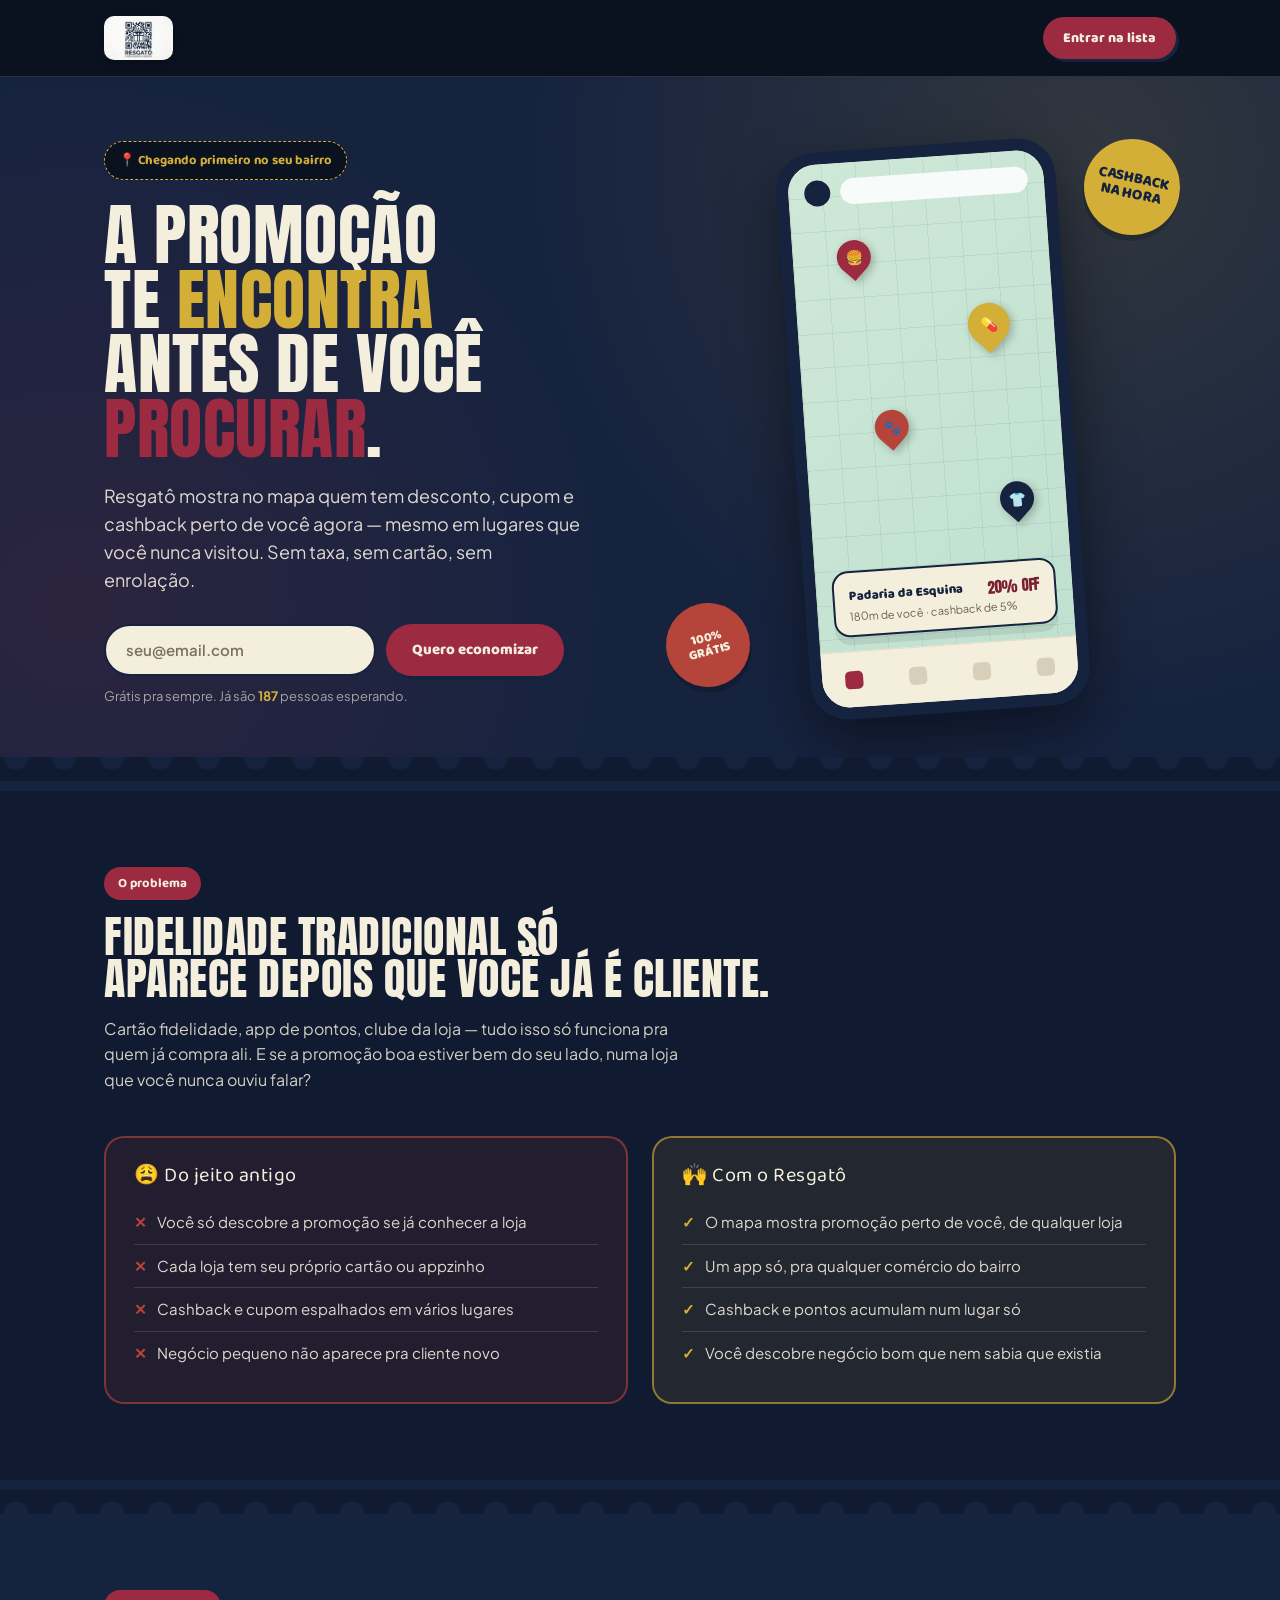
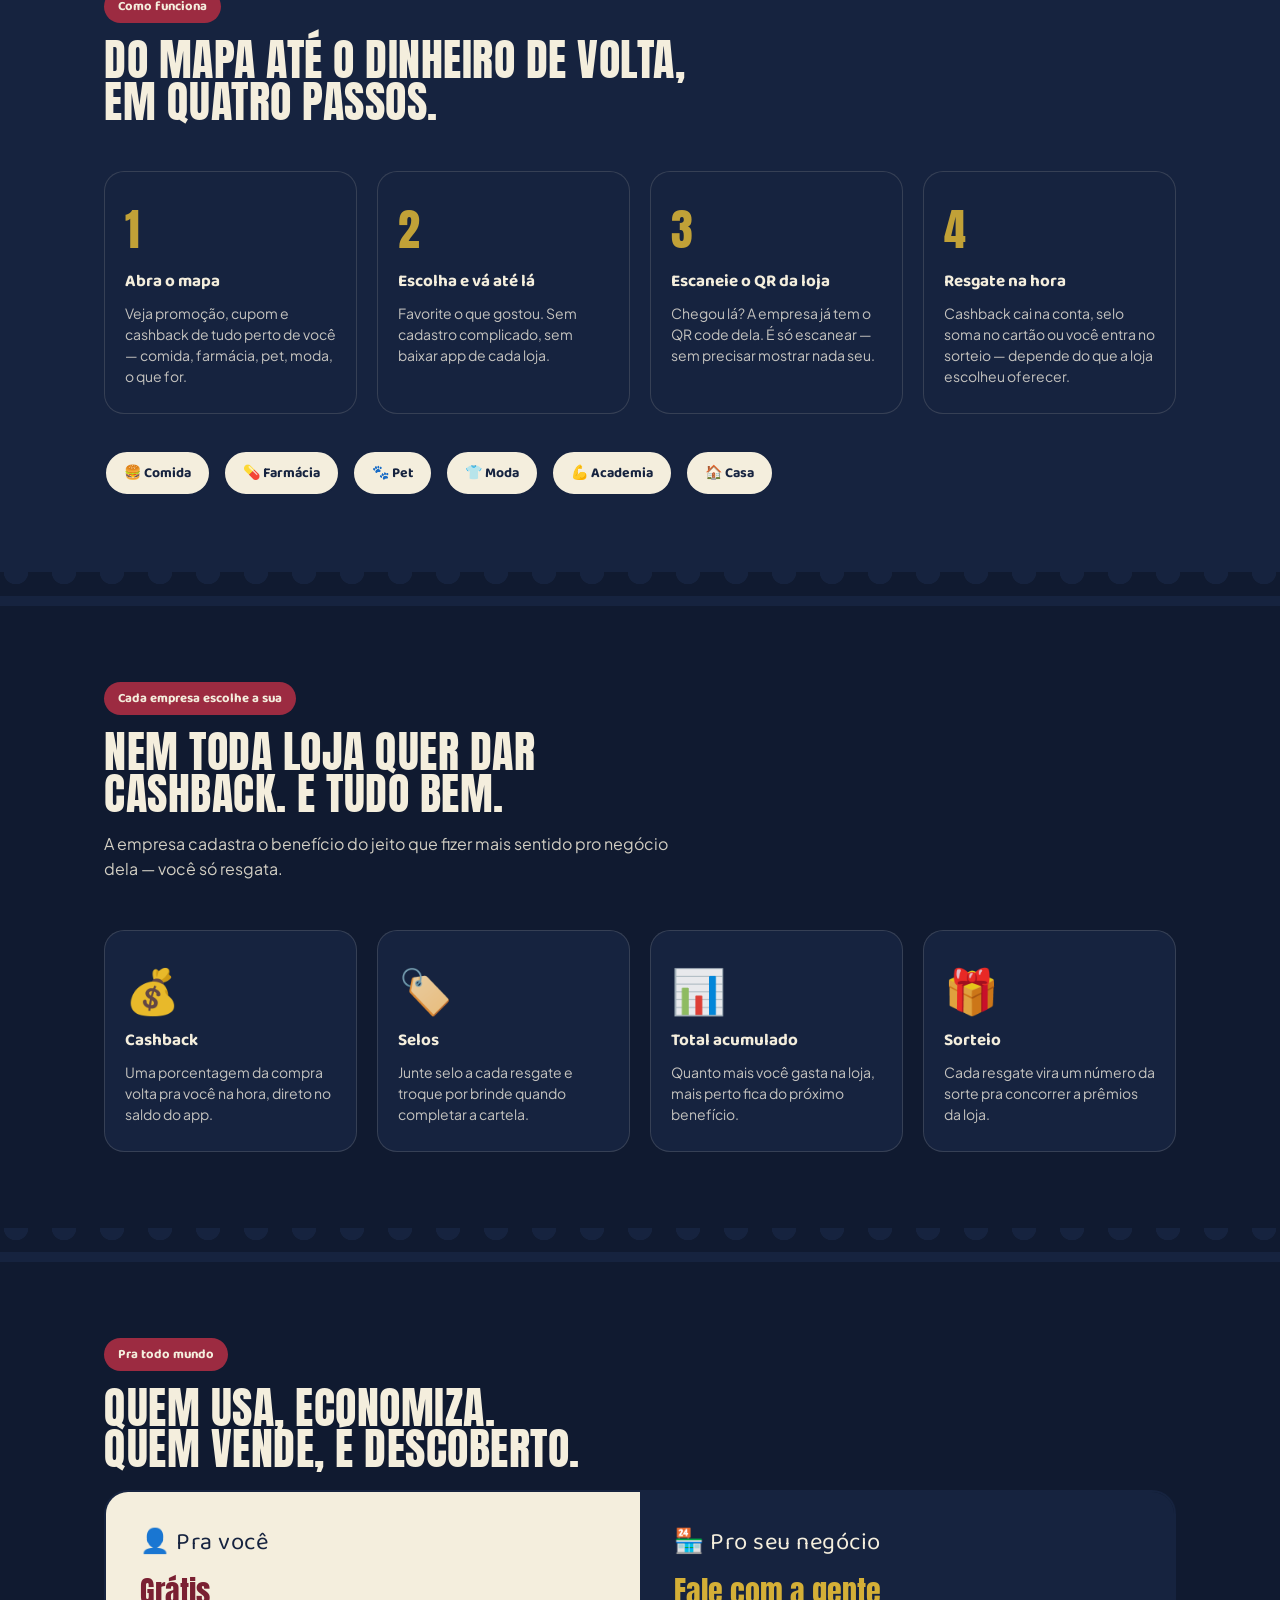
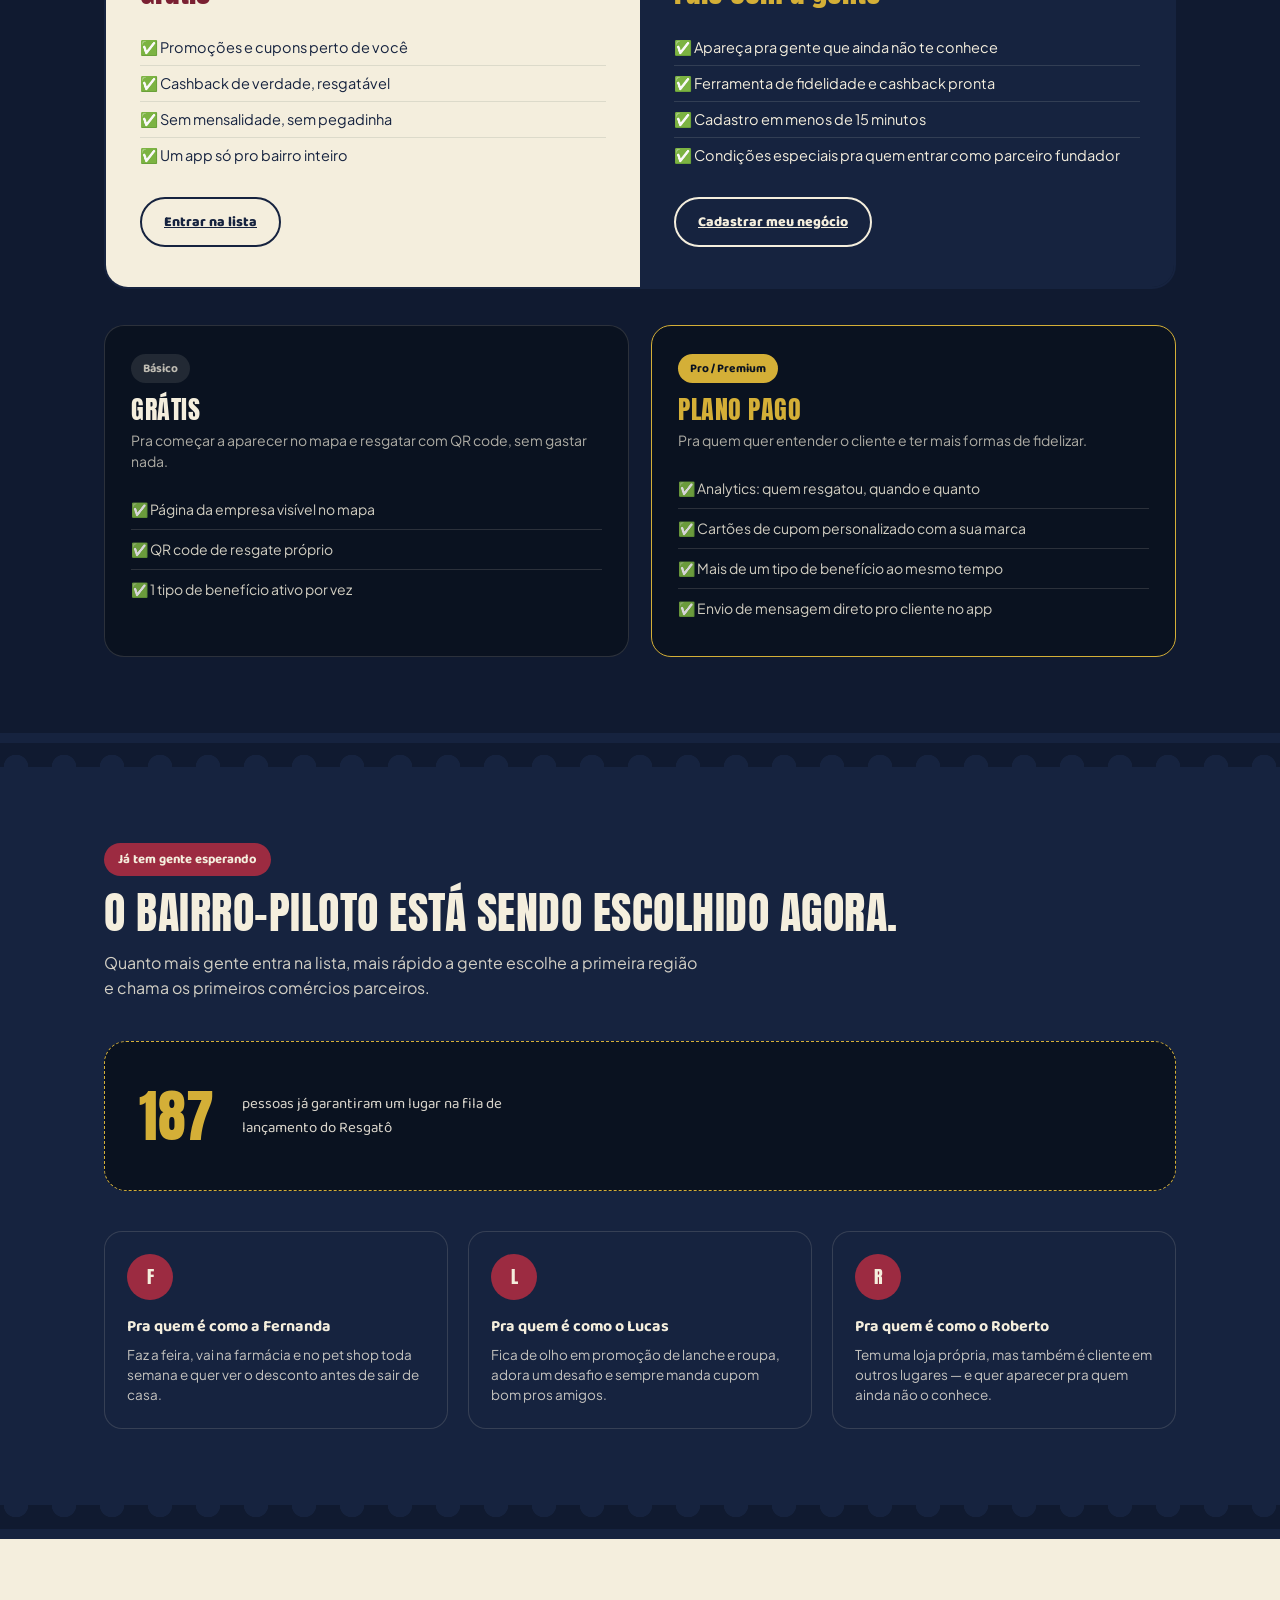
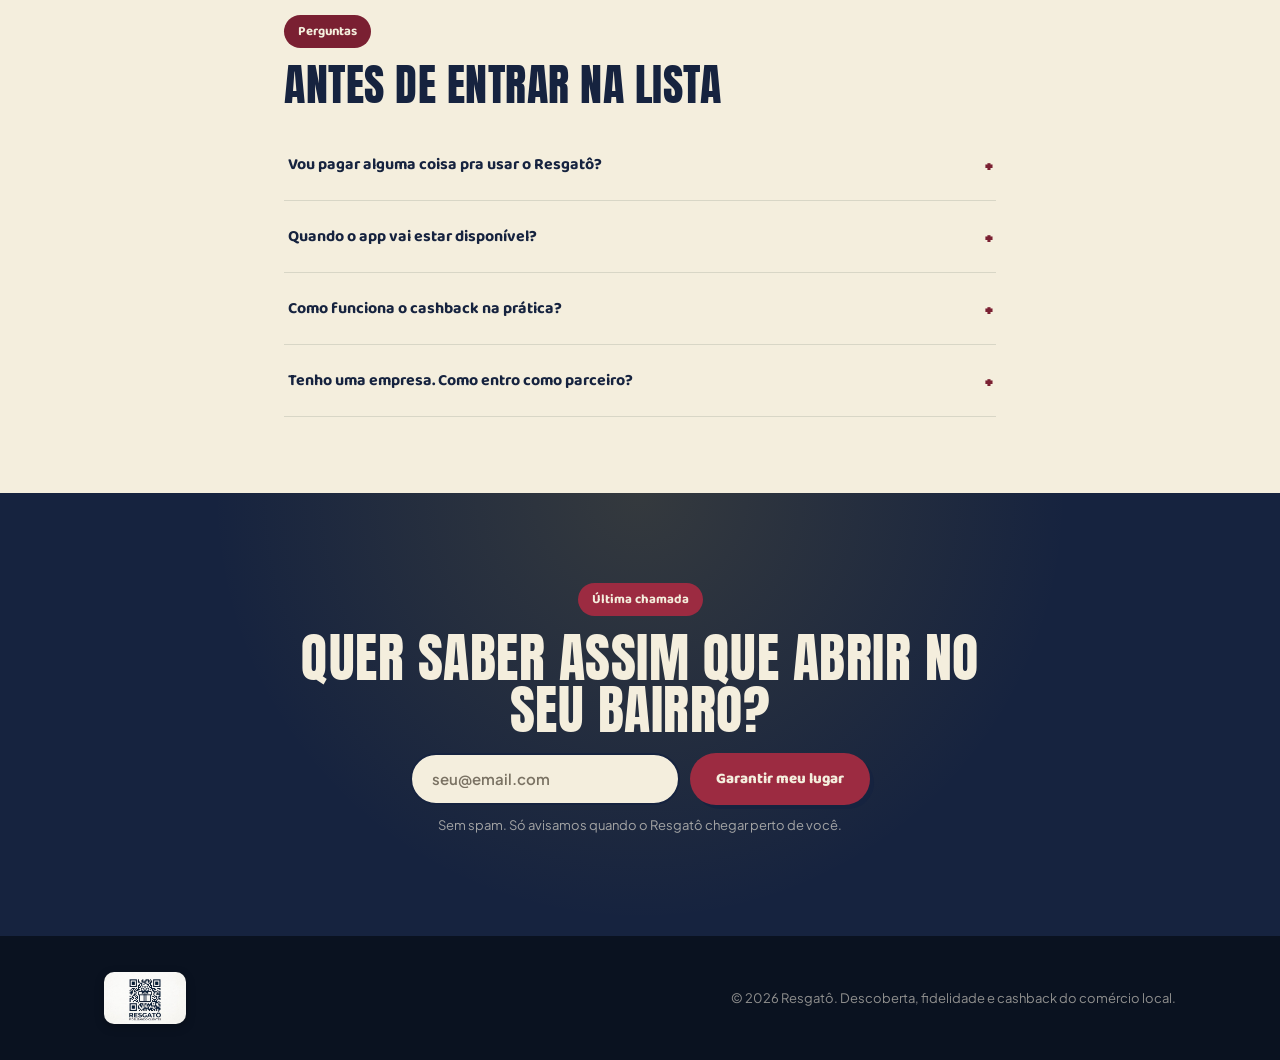
==== index.html @ 35c626a9 "Add files via upload" ====
<!DOCTYPE html>
<html lang="pt-BR">
<head>
<meta charset="UTF-8">
<meta name="viewport" content="width=device-width, initial-scale=1.0">
<title>Resgatô — Promoção boa perto de você</title>
<link rel="preconnect" href="https://fonts.googleapis.com">
<link rel="preconnect" href="https://fonts.gstatic.com" crossorigin>
<link href="https://fonts.googleapis.com/css2?family=Anton&family=Baloo+2:wght@500;700;800&family=Plus+Jakarta+Sans:wght@400;500;600;700;800&display=swap" rel="stylesheet">
<style>
  :root{
    --ink:#16233F;
    --verde:#16233F;
    --verde-escuro:#101A30;
    --verde-mais-escuro:#0A1220;
    --creme:#F4EEDD;
    --amarelo:#D4AF37;
    --pink:#9C2B41;
    --pink-escuro:#7A2032;
    --coral:#B5453B;
    --linha:rgba(244,238,221,0.14);
  }
  *{box-sizing:border-box;}
  html{scroll-behavior:smooth;}
  body{
    margin:0;
    background:var(--verde);
    color:var(--creme);
    font-family:'Plus Jakarta Sans',sans-serif;
    -webkit-font-smoothing:antialiased;
    overflow-x:hidden;
  }
  h1,h2,h3{font-family:'Anton',sans-serif;font-weight:400;letter-spacing:0.5px;line-height:0.95;margin:0;text-transform:uppercase;}
  .eyebrow{font-family:'Baloo 2',sans-serif;font-weight:700;letter-spacing:0.5px;}
  a{color:inherit;}
  img,svg{display:block;max-width:100%;}
  button{font-family:inherit;cursor:pointer;}
  :focus-visible{outline:3px solid var(--amarelo);outline-offset:3px;}

  .wrap{max-width:1120px;margin:0 auto;padding:0 24px;}

  /* ---------- NAV ---------- */
  nav{
    position:sticky;top:0;z-index:50;
    background:var(--verde-mais-escuro);
    border-bottom:1px solid var(--linha);
  }
  .nav-inner{display:flex;align-items:center;justify-content:space-between;padding:16px 24px;max-width:1120px;margin:0 auto;}
  .logo{display:flex;align-items:center;gap:9px;font-family:'Anton',sans-serif;font-size:24px;color:var(--creme);text-transform:none;}
  .logo .dot{color:var(--amarelo);}
  .logo-mark-img{height:44px;width:auto;border-radius:10px;box-shadow:0 3px 10px rgba(0,0,0,0.25);}
  .footer-logo{height:52px;}
  .nav-cta{
    background:var(--pink);color:var(--creme);border:none;
    padding:10px 20px;border-radius:100px;font-weight:800;font-size:14px;
    font-family:'Baloo 2',sans-serif;
    box-shadow:3px 3px 0 var(--ink);
    transition:transform .15s ease;
  }
  .nav-cta:hover{transform:translate(-2px,-2px);}

  /* ---------- HERO ---------- */
  .hero{
    position:relative;
    padding:64px 0 40px;
    background:
      radial-gradient(circle at 85% 12%, rgba(212,175,55,0.14), transparent 45%),
      radial-gradient(circle at 6% 78%, rgba(156,43,65,0.16), transparent 40%),
      var(--verde);
    overflow:hidden;
  }
  .hero-grid{display:grid;grid-template-columns:1.05fr 0.95fr;gap:48px;align-items:center;}
  .badge-tag{
    display:inline-flex;align-items:center;gap:8px;
    background:var(--verde-mais-escuro);
    border:1.5px dashed var(--amarelo);
    color:var(--amarelo);
    font-family:'Baloo 2',sans-serif;font-weight:700;font-size:13px;
    padding:8px 14px;border-radius:100px;margin-bottom:22px;
  }
  .hero h1{font-size:clamp(38px,5.4vw,68px);color:var(--creme);}
  .hero h1 .hl{color:var(--amarelo);}
  .hero h1 .hl2{color:var(--pink);}
  .hero p.lead{
    font-size:18px;line-height:1.55;color:rgba(255,248,234,0.85);
    margin:22px 0 30px;max-width:480px;
  }

  .waitlist-form{display:flex;gap:10px;max-width:460px;flex-wrap:wrap;}
  .waitlist-form input[type=email]{
    flex:1 1 240px;
    background:var(--creme);
    border:2px solid var(--ink);
    border-radius:100px;
    padding:14px 20px;
    font-size:15px;font-weight:600;color:var(--ink);
    font-family:'Plus Jakarta Sans',sans-serif;
  }
  .waitlist-form input[type=email]::placeholder{color:#7a7263;}
  .btn-primary{
    background:var(--pink);
    color:var(--creme);
    border:none;
    border-radius:100px;
    padding:14px 26px;
    font-family:'Baloo 2',sans-serif;font-weight:800;font-size:15px;
    box-shadow:4px 4px 0 var(--ink);
    transition:transform .15s ease, box-shadow .15s ease;
    white-space:nowrap;
  }
  .btn-primary:hover{transform:translate(-2px,-2px);box-shadow:6px 6px 0 var(--ink);}
  .btn-primary:active{transform:translate(0,0);box-shadow:2px 2px 0 var(--ink);}
  .btn-primary:disabled{opacity:0.6;cursor:default;transform:none;}

  .form-note{font-size:13px;color:rgba(255,248,234,0.6);margin-top:12px;}
  .form-note strong{color:var(--amarelo);}

  .form-success{
    display:none;align-items:center;gap:10px;
    background:var(--verde-mais-escuro);
    border:1.5px solid var(--amarelo);
    color:var(--amarelo);
    padding:14px 18px;border-radius:14px;
    font-family:'Baloo 2',sans-serif;font-weight:700;font-size:14px;
    max-width:460px;
  }

  /* phone mockup */
  .hero-visual{position:relative;display:flex;justify-content:center;}
  .phone{
    width:280px;height:568px;
    background:var(--ink);
    border-radius:38px;
    padding:12px;
    box-shadow:0 24px 60px rgba(0,0,0,0.45);
    position:relative;
    transform:rotate(-4deg);
    z-index:3;
  }
  .phone-screen{
    width:100%;height:100%;
    background:var(--creme);
    border-radius:28px;
    overflow:hidden;
    position:relative;
    color:var(--ink);
  }
  .phone-map{
    position:absolute;inset:0;
    background:
      linear-gradient(135deg, #cfe8d8 0%, #bfe0cf 100%);
  }
  .phone-map::before{
    content:'';position:absolute;inset:0;
    background-image:
      repeating-linear-gradient(0deg, rgba(15,81,50,0.08) 0 1px, transparent 1px 34px),
      repeating-linear-gradient(90deg, rgba(15,81,50,0.08) 0 1px, transparent 1px 34px);
  }
  .pin{
    position:absolute;
    width:34px;height:34px;
    border-radius:50% 50% 50% 0;
    transform:rotate(-45deg);
    display:flex;align-items:center;justify-content:center;
    box-shadow:0 4px 8px rgba(0,0,0,0.25);
    font-size:14px;
  }
  .pin span{transform:rotate(45deg);}
  .pin.p1{background:var(--pink);top:78px;left:44px;}
  .pin.p2{background:var(--amarelo);top:150px;left:170px;width:42px;height:42px;}
  .pin.p3{background:var(--coral);top:250px;left:70px;}
  .pin.p4{background:var(--ink);top:330px;left:190px;}
  .pin.p5{background:var(--pink);top:410px;left:100px;}
  .phone-topbar{
    position:relative;z-index:2;display:flex;justify-content:space-between;align-items:center;
    padding:16px 16px 0;
  }
  .phone-topbar .avatar{width:26px;height:26px;border-radius:50%;background:var(--verde);}
  .phone-topbar .search{
    flex:1;margin-left:10px;background:rgba(255,255,255,0.85);border-radius:100px;height:26px;
  }
  .phone-card{
    position:absolute;left:16px;right:16px;bottom:70px;z-index:2;
    background:var(--creme);
    border:2px solid var(--ink);
    border-radius:16px;
    padding:12px 14px;
    box-shadow:0 8px 0 rgba(0,0,0,0.08);
  }
  .phone-card .row{display:flex;justify-content:space-between;align-items:center;}
  .phone-card .title{font-family:'Baloo 2',sans-serif;font-weight:800;font-size:13px;}
  .phone-card .off{font-family:'Anton',sans-serif;color:var(--pink-escuro);font-size:15px;}
  .phone-card .sub{font-size:11px;color:#6b6455;margin-top:2px;}
  .phone-navbar{
    position:absolute;left:0;right:0;bottom:0;height:56px;z-index:2;
    background:var(--creme);border-top:1px solid #e4dcc9;
    display:flex;align-items:center;justify-content:space-around;
  }
  .phone-navbar div{width:18px;height:18px;border-radius:5px;background:#d8cfba;}
  .phone-navbar div.active{background:var(--pink);}

  .sticker{
    position:absolute;
    font-family:'Baloo 2',sans-serif;font-weight:800;
    border-radius:50%;
    display:flex;align-items:center;justify-content:center;
    text-align:center;
    box-shadow:0 6px 0 rgba(0,0,0,0.18);
    z-index:4;
    line-height:1.05;
  }
  .sticker.s1{
    width:96px;height:96px;background:var(--amarelo);color:var(--ink);
    top:-6px;right:-4px;transform:rotate(12deg);font-size:15px;padding:6px;
  }
  .sticker.s2{
    width:84px;height:84px;background:var(--coral);color:var(--creme);
    bottom:26px;left:-24px;transform:rotate(-14deg);font-size:13px;padding:8px;
  }
  @media (max-width:640px){
    .sticker.s2{left:-8px;}
  }

  /* ---------- TICKET DIVIDER ---------- */
  .ticket-divider{
    height:34px;width:100%;
    background:
      radial-gradient(circle 12px at 24px 0, transparent 12px, var(--verde-escuro) 12.5px) top/48px 24px repeat-x,
      var(--verde);
  }
  .ticket-divider.flip{transform:scaleY(-1);}

  /* ---------- SECTION GENERIC ---------- */
  section{padding:76px 0;}
  .section-verde-escuro{background:var(--verde-escuro);}
  .section-creme{background:var(--creme);color:var(--ink);}
  .eyebrow-pill{
    display:inline-block;font-family:'Baloo 2',sans-serif;font-weight:700;font-size:13px;
    background:var(--pink);color:var(--creme);padding:6px 14px;border-radius:100px;margin-bottom:16px;
  }
  .section-title{font-size:clamp(28px,4vw,44px);margin-bottom:14px;}
  .section-lead{font-size:16px;line-height:1.6;max-width:600px;opacity:0.85;}

  /* ---------- PROBLEM / SOLUTION ---------- */
  .flip-grid{display:grid;grid-template-columns:1fr 1fr;gap:24px;margin-top:44px;}
  .flip-card{
    border-radius:20px;padding:28px;
    border:2px solid var(--linha);
  }
  .flip-card.bad{background:rgba(255,90,60,0.08);border-color:rgba(255,90,60,0.4);}
  .flip-card.good{background:rgba(255,199,56,0.08);border-color:rgba(255,199,56,0.5);}
  .flip-card h3{font-family:'Baloo 2',sans-serif;text-transform:none;font-size:20px;margin-bottom:16px;display:flex;align-items:center;gap:10px;}
  .flip-card ul{margin:0;padding:0;list-style:none;}
  .flip-card li{
    padding:10px 0;border-top:1px solid var(--linha);
    font-size:15px;line-height:1.5;color:rgba(255,248,234,0.85);
    display:flex;gap:10px;
  }
  .flip-card li:first-child{border-top:none;}
  .flip-card.bad li::before{content:'✕';color:var(--coral);font-weight:800;flex-shrink:0;}
  .flip-card.good li::before{content:'✓';color:var(--amarelo);font-weight:800;flex-shrink:0;}
  @media (max-width:720px){.flip-grid{grid-template-columns:1fr;}}

  /* ---------- HOW IT WORKS ---------- */
  .steps{display:grid;grid-template-columns:repeat(4,1fr);gap:20px;margin-top:48px;}
  .step{
    background:var(--verde);
    border-radius:20px;padding:24px 20px 26px;
    position:relative;
    border:1px solid var(--linha);
  }
  .step .num{
    font-family:'Anton',sans-serif;font-size:44px;color:var(--amarelo);
    opacity:0.9;margin-bottom:6px;
  }
  .step h4{font-family:'Baloo 2',sans-serif;text-transform:none;font-size:17px;margin:0 0 8px;color:var(--creme);}
  .step p{font-size:14px;line-height:1.5;color:rgba(255,248,234,0.75);margin:0;}
  @media (max-width:900px){.steps{grid-template-columns:1fr 1fr;}}
  @media (max-width:520px){.steps{grid-template-columns:1fr;}}

  /* ---------- CATEGORIES ---------- */
  .chips{display:flex;flex-wrap:wrap;gap:12px;margin-top:36px;}
  .chip{
    background:var(--creme);color:var(--ink);
    border-radius:100px;padding:10px 18px;
    font-family:'Baloo 2',sans-serif;font-weight:700;font-size:14px;
    border:2px solid var(--ink);
  }

  /* ---------- FOR TWO SIDES ---------- */
  .split{display:grid;grid-template-columns:1fr 1fr;gap:0;border-radius:24px;overflow:hidden;margin-top:20px;border:2px solid var(--ink);}
  .split > div{padding:40px 34px;}
  .split .consumidor{background:var(--creme);color:var(--ink);}
  .split .lojista{background:var(--ink);color:var(--creme);}
  .split h3{font-family:'Baloo 2',sans-serif;text-transform:none;font-size:24px;margin-bottom:14px;}
  .split .price{font-family:'Anton',sans-serif;font-size:30px;margin:14px 0;}
  .split .consumidor .price{color:var(--pink-escuro);}
  .split .lojista .price{color:var(--amarelo);}
  .split ul{margin:16px 0 24px;padding:0;list-style:none;}
  .split li{padding:8px 0;font-size:14.5px;display:flex;gap:8px;align-items:flex-start;}
  .split .consumidor li{border-top:1px solid rgba(18,42,32,0.1);}
  .split .lojista li{border-top:1px solid rgba(255,248,234,0.12);}
  .split li:first-child{border-top:none;}
  .btn-outline{
    display:inline-block;border-radius:100px;padding:12px 22px;
    font-family:'Baloo 2',sans-serif;font-weight:800;font-size:14px;
    border:2px solid var(--ink);background:transparent;color:var(--ink);
  }
  .split .lojista .btn-outline{border-color:var(--creme);color:var(--creme);}
  @media (max-width:720px){.split{grid-template-columns:1fr;}}

  /* ---------- PLANS (empresa) ---------- */
  .plans-grid{display:grid;grid-template-columns:1fr 1fr;gap:22px;margin-top:36px;}
  .plan-card{
    background:var(--verde-mais-escuro);
    border:1.5px solid var(--linha);
    border-radius:20px;
    padding:28px 26px;
  }
  .plan-card.pro{border-color:var(--amarelo);}
  .plan-tag{
    display:inline-block;font-family:'Baloo 2',sans-serif;font-weight:700;font-size:12px;
    padding:5px 12px;border-radius:100px;margin-bottom:14px;
    background:rgba(244,238,221,0.1);color:rgba(244,238,221,0.75);
  }
  .plan-card.pro .plan-tag{background:var(--amarelo);color:var(--verde-mais-escuro);}
  .plan-card h3{font-family:'Anton',sans-serif;font-size:26px;color:var(--creme);margin-bottom:8px;}
  .plan-card.pro h3{color:var(--amarelo);}
  .plan-desc{font-size:14px;color:rgba(244,238,221,0.7);margin:0 0 18px;line-height:1.5;}
  .plan-card ul{list-style:none;margin:0;padding:0;}
  .plan-card li{
    padding:9px 0;border-top:1px solid var(--linha);
    font-size:14px;line-height:1.5;color:rgba(244,238,221,0.85);
  }
  .plan-card li:first-child{border-top:none;}
  @media (max-width:720px){.plans-grid{grid-template-columns:1fr;}}

  /* ---------- SOCIAL PROOF / COUNTER ---------- */
  .counter-wrap{
    display:flex;align-items:center;gap:28px;flex-wrap:wrap;
    background:var(--verde-mais-escuro);
    border:1.5px dashed var(--amarelo);
    border-radius:22px;padding:32px 34px;margin-top:40px;
  }
  .counter-num{font-family:'Anton',sans-serif;font-size:56px;color:var(--amarelo);}
  .counter-label{font-family:'Baloo 2',sans-serif;font-size:15px;color:rgba(255,248,234,0.85);max-width:320px;}
  .personas{display:grid;grid-template-columns:repeat(3,1fr);gap:20px;margin-top:40px;}
  .persona-card{
    background:var(--verde);border:1px solid var(--linha);border-radius:18px;padding:22px;
  }
  .persona-avatar{
    width:46px;height:46px;border-radius:50%;
    background:var(--pink);display:flex;align-items:center;justify-content:center;
    font-family:'Anton',sans-serif;font-size:18px;color:var(--creme);margin-bottom:14px;
  }
  .persona-card h4{font-family:'Baloo 2',sans-serif;text-transform:none;font-size:16px;margin:0 0 6px;}
  .persona-card p{font-size:13.5px;line-height:1.5;color:rgba(255,248,234,0.75);margin:0;}
  @media (max-width:820px){.personas{grid-template-columns:1fr;}}

  /* ---------- FAQ ---------- */
  .faq-item{border-bottom:1px solid rgba(18,42,32,0.12);}
  .faq-q{
    width:100%;text-align:left;background:none;border:none;
    padding:20px 4px;display:flex;justify-content:space-between;align-items:center;
    font-family:'Baloo 2',sans-serif;font-weight:700;font-size:16px;color:var(--ink);
  }
  .faq-q .icon{font-family:'Anton',sans-serif;font-size:20px;color:var(--pink-escuro);transition:transform .2s ease;}
  .faq-item.open .faq-q .icon{transform:rotate(45deg);}
  .faq-a{max-height:0;overflow:hidden;transition:max-height .25s ease;}
  .faq-a p{padding:0 4px 20px;margin:0;font-size:14.5px;line-height:1.6;color:#3c4a40;max-width:640px;}

  /* ---------- FINAL CTA ---------- */
  .final-cta{
    text-align:center;padding:90px 0;
    background:
      radial-gradient(circle at 50% 0%, rgba(212,175,55,0.16), transparent 55%),
      var(--verde);
  }
  .final-cta h2{font-size:clamp(30px,5vw,54px);max-width:760px;margin:0 auto 18px;}
  .final-cta .waitlist-form{margin:0 auto;}
  .final-cta .form-note{text-align:center;}

  /* ---------- FOOTER ---------- */
  footer{background:var(--verde-mais-escuro);padding:36px 0;}
  .footer-inner{display:flex;justify-content:space-between;align-items:center;flex-wrap:wrap;gap:16px;}
  footer .logo{font-size:19px;}
  footer p{font-size:13px;color:rgba(255,248,234,0.55);margin:0;}

  @media (max-width:900px){
    .hero-grid{grid-template-columns:1fr;}
    .hero-visual{order:-1;margin-bottom:12px;}
    .phone{width:220px;height:446px;}
  }

  @media (prefers-reduced-motion: reduce){
    *{transition:none !important; scroll-behavior:auto !important;}
  }
</style>
</head>
<body>

<nav>
  <div class="nav-inner">
    <div class="logo">
      <img class="logo-mark-img" src="[data-uri]" alt="Resgatô — Fidelizando clientes">
    </div>
    <button class="nav-cta" onclick="document.getElementById('email-input').focus();document.getElementById('hero-form').scrollIntoView({behavior:'smooth'});">Entrar na lista</button>
  </div>
</nav>

<header class="hero">
  <div class="wrap hero-grid">
    <div>
      <div class="badge-tag">📍 Chegando primeiro no seu bairro</div>
      <h1>A promoção<br>te <span class="hl">encontra</span><br>antes de você<br><span class="hl2">procurar</span>.</h1>
      <p class="lead">Resgatô mostra no mapa quem tem desconto, cupom e cashback perto de você agora — mesmo em lugares que você nunca visitou. Sem taxa, sem cartão, sem enrolação.</p>

      <form class="waitlist-form" id="hero-form">
        <input type="email" id="email-input" placeholder="seu@email.com" required aria-label="Seu e-mail">
        <button type="submit" class="btn-primary" id="submit-btn">Quero economizar</button>
      </form>
      <div class="form-success" id="form-success">🎉 <span>Prontinho! Você tá na lista — te avisamos assim que abrir no seu bairro.</span></div>
      <p class="form-note">Grátis pra sempre. Já são <strong id="counter-inline">carregando…</strong> pessoas esperando.</p>
    </div>

    <div class="hero-visual">
      <div class="phone">
        <div class="phone-screen">
          <div class="phone-map"></div>
          <div class="pin p1"><span>🍔</span></div>
          <div class="pin p2"><span>💊</span></div>
          <div class="pin p3"><span>🐾</span></div>
          <div class="pin p4"><span>👕</span></div>
          <div class="pin p5"><span>💪</span></div>
          <div class="phone-topbar"><div class="avatar"></div><div class="search"></div></div>
          <div class="phone-card">
            <div class="row"><span class="title">Padaria da Esquina</span><span class="off">20% OFF</span></div>
            <div class="sub">180m de você · cashback de 5%</div>
          </div>
          <div class="phone-navbar"><div class="active"></div><div></div><div></div><div></div></div>
        </div>
      </div>
      <div class="sticker s1">CASHBACK<br>NA HORA</div>
      <div class="sticker s2">100%<br>GRÁTIS</div>
    </div>
  </div>
</header>

<div class="ticket-divider"></div>

<section class="section-verde-escuro">
  <div class="wrap">
    <span class="eyebrow-pill">O problema</span>
    <h2 class="section-title">Fidelidade tradicional só<br>aparece depois que você já é cliente.</h2>
    <p class="section-lead">Cartão fidelidade, app de pontos, clube da loja — tudo isso só funciona pra quem já compra ali. E se a promoção boa estiver bem do seu lado, numa loja que você nunca ouviu falar?</p>

    <div class="flip-grid">
      <div class="flip-card bad">
        <h3>😩 Do jeito antigo</h3>
        <ul>
          <li>Você só descobre a promoção se já conhecer a loja</li>
          <li>Cada loja tem seu próprio cartão ou appzinho</li>
          <li>Cashback e cupom espalhados em vários lugares</li>
          <li>Negócio pequeno não aparece pra cliente novo</li>
        </ul>
      </div>
      <div class="flip-card good">
        <h3>🙌 Com o Resgatô</h3>
        <ul>
          <li>O mapa mostra promoção perto de você, de qualquer loja</li>
          <li>Um app só, pra qualquer comércio do bairro</li>
          <li>Cashback e pontos acumulam num lugar só</li>
          <li>Você descobre negócio bom que nem sabia que existia</li>
        </ul>
      </div>
    </div>
  </div>
</section>

<div class="ticket-divider flip"></div>

<section>
  <div class="wrap">
    <span class="eyebrow-pill">Como funciona</span>
    <h2 class="section-title">Do mapa até o dinheiro de volta,<br>em quatro passos.</h2>

    <div class="steps">
      <div class="step">
        <div class="num">1</div>
        <h4>Abra o mapa</h4>
        <p>Veja promoção, cupom e cashback de tudo perto de você — comida, farmácia, pet, moda, o que for.</p>
      </div>
      <div class="step">
        <div class="num">2</div>
        <h4>Escolha e vá até lá</h4>
        <p>Favorite o que gostou. Sem cadastro complicado, sem baixar app de cada loja.</p>
      </div>
      <div class="step">
        <div class="num">3</div>
        <h4>Escaneie o QR da loja</h4>
        <p>Chegou lá? A empresa já tem o QR code dela. É só escanear — sem precisar mostrar nada seu.</p>
      </div>
      <div class="step">
        <div class="num">4</div>
        <h4>Resgate na hora</h4>
        <p>Cashback cai na conta, selo soma no cartão ou você entra no sorteio — depende do que a loja escolheu oferecer.</p>
      </div>
    </div>

    <div class="chips">
      <div class="chip">🍔 Comida</div>
      <div class="chip">💊 Farmácia</div>
      <div class="chip">🐾 Pet</div>
      <div class="chip">👕 Moda</div>
      <div class="chip">💪 Academia</div>
      <div class="chip">🏠 Casa</div>
    </div>
  </div>
</section>

<div class="ticket-divider"></div>

<section class="section-verde-escuro">
  <div class="wrap">
    <span class="eyebrow-pill">Cada empresa escolhe a sua</span>
    <h2 class="section-title">Nem toda loja quer dar<br>cashback. E tudo bem.</h2>
    <p class="section-lead">A empresa cadastra o benefício do jeito que fizer mais sentido pro negócio dela — você só resgata.</p>

    <div class="steps">
      <div class="step">
        <div class="num">💰</div>
        <h4>Cashback</h4>
        <p>Uma porcentagem da compra volta pra você na hora, direto no saldo do app.</p>
      </div>
      <div class="step">
        <div class="num">🏷️</div>
        <h4>Selos</h4>
        <p>Junte selo a cada resgate e troque por brinde quando completar a cartela.</p>
      </div>
      <div class="step">
        <div class="num">📊</div>
        <h4>Total acumulado</h4>
        <p>Quanto mais você gasta na loja, mais perto fica do próximo benefício.</p>
      </div>
      <div class="step">
        <div class="num">🎁</div>
        <h4>Sorteio</h4>
        <p>Cada resgate vira um número da sorte pra concorrer a prêmios da loja.</p>
      </div>
    </div>
  </div>
</section>

<div class="ticket-divider"></div>

<section class="section-verde-escuro">
  <div class="wrap">
    <span class="eyebrow-pill">Pra todo mundo</span>
    <h2 class="section-title">Quem usa, economiza.<br>Quem vende, é descoberto.</h2>

    <div class="split">
      <div class="consumidor">
        <h3>👤 Pra você</h3>
        <div class="price">Grátis</div>
        <ul>
          <li>✅ Promoções e cupons perto de você</li>
          <li>✅ Cashback de verdade, resgatável</li>
          <li>✅ Sem mensalidade, sem pegadinha</li>
          <li>✅ Um app só pro bairro inteiro</li>
        </ul>
        <a href="#hero-form" class="btn-outline" onclick="document.getElementById('email-input').focus()">Entrar na lista</a>
      </div>
      <div class="lojista">
        <h3>🏪 Pro seu negócio</h3>
        <div class="price">Fale com a gente</div>
        <ul>
          <li>✅ Apareça pra gente que ainda não te conhece</li>
          <li>✅ Ferramenta de fidelidade e cashback pronta</li>
          <li>✅ Cadastro em menos de 15 minutos</li>
          <li>✅ Condições especiais pra quem entrar como parceiro fundador</li>
        </ul>
        <a href="#hero-form" class="btn-outline" onclick="document.getElementById('email-input').focus()">Cadastrar meu negócio</a>
      </div>
    </div>

    <div class="plans-grid">
      <div class="plan-card">
        <div class="plan-tag">Básico</div>
        <h3>Grátis</h3>
        <p class="plan-desc">Pra começar a aparecer no mapa e resgatar com QR code, sem gastar nada.</p>
        <ul>
          <li>✅ Página da empresa visível no mapa</li>
          <li>✅ QR code de resgate próprio</li>
          <li>✅ 1 tipo de benefício ativo por vez</li>
        </ul>
      </div>
      <div class="plan-card pro">
        <div class="plan-tag">Pro / Premium</div>
        <h3>Plano pago</h3>
        <p class="plan-desc">Pra quem quer entender o cliente e ter mais formas de fidelizar.</p>
        <ul>
          <li>✅ Analytics: quem resgatou, quando e quanto</li>
          <li>✅ Cartões de cupom personalizado com a sua marca</li>
          <li>✅ Mais de um tipo de benefício ao mesmo tempo</li>
          <li>✅ Envio de mensagem direto pro cliente no app</li>
        </ul>
      </div>
    </div>
  </div>
</section>

<div class="ticket-divider flip"></div>

<section>
  <div class="wrap">
    <span class="eyebrow-pill">Já tem gente esperando</span>
    <h2 class="section-title">O bairro-piloto está sendo escolhido agora.</h2>
    <p class="section-lead">Quanto mais gente entra na lista, mais rápido a gente escolhe a primeira região e chama os primeiros comércios parceiros.</p>

    <div class="counter-wrap">
      <div class="counter-num" id="counter-big">···</div>
      <div class="counter-label">pessoas já garantiram um lugar na fila de lançamento do Resgatô</div>
    </div>

    <div class="personas">
      <div class="persona-card">
        <div class="persona-avatar">F</div>
        <h4>Pra quem é como a Fernanda</h4>
        <p>Faz a feira, vai na farmácia e no pet shop toda semana e quer ver o desconto antes de sair de casa.</p>
      </div>
      <div class="persona-card">
        <div class="persona-avatar">L</div>
        <h4>Pra quem é como o Lucas</h4>
        <p>Fica de olho em promoção de lanche e roupa, adora um desafio e sempre manda cupom bom pros amigos.</p>
      </div>
      <div class="persona-card">
        <div class="persona-avatar">R</div>
        <h4>Pra quem é como o Roberto</h4>
        <p>Tem uma loja própria, mas também é cliente em outros lugares — e quer aparecer pra quem ainda não o conhece.</p>
      </div>
    </div>
  </div>
</section>

<div class="ticket-divider"></div>

<section class="section-creme">
  <div class="wrap" style="max-width:760px;">
    <span class="eyebrow-pill" style="background:var(--pink-escuro);">Perguntas</span>
    <h2 class="section-title" style="margin-bottom:8px;">Antes de entrar na lista</h2>

    <div id="faq-list" style="margin-top:24px;">
      <div class="faq-item">
        <button class="faq-q">Vou pagar alguma coisa pra usar o Resgatô? <span class="icon">+</span></button>
        <div class="faq-a"><p>Não. Pro consumidor, o app é gratuito para sempre — sem mensalidade, sem taxa escondida. Quem paga são as empresas parceiras, não você.</p></div>
      </div>
      <div class="faq-item">
        <button class="faq-q">Quando o app vai estar disponível? <span class="icon">+</span></button>
        <div class="faq-a"><p>Estamos escolhendo a primeira cidade-piloto com base em quem entra na lista agora. Quem se inscreve cedo é avisado primeiro — e entra com vantagens de fundador.</p></div>
      </div>
      <div class="faq-item">
        <button class="faq-q">Como funciona o cashback na prática? <span class="icon">+</span></button>
        <div class="faq-a"><p>Você compra na loja parceira e escaneia o QR code que a empresa gerou. Se o benefício dela for cashback, o valor cai automaticamente na sua conta dentro do app — visível no seu extrato, igual um saldo de verdade.</p></div>
      </div>
      <div class="faq-item">
        <button class="faq-q">Tenho uma empresa. Como entro como parceiro? <span class="icon">+</span></button>
        <div class="faq-a"><p>Entre na lista com seu e-mail e escreva "lojista" — nosso time entra em contato pra explicar as condições de fundador e o cadastro rápido.</p></div>
      </div>
    </div>
  </div>
</section>

<section class="final-cta">
  <div class="wrap">
    <span class="eyebrow-pill">Última chamada</span>
    <h2>Quer saber assim que abrir no seu bairro?</h2>
    <form class="waitlist-form" id="final-form" style="justify-content:center;">
      <input type="email" placeholder="seu@email.com" required aria-label="Seu e-mail" id="email-input-2">
      <button type="submit" class="btn-primary">Garantir meu lugar</button>
    </form>
    <p class="form-note">Sem spam. Só avisamos quando o Resgatô chegar perto de você.</p>
  </div>
</section>

<footer>
  <div class="wrap footer-inner">
    <div class="logo">
      <img class="logo-mark-img footer-logo" src="[data-uri]" alt="Resgatô — Fidelizando clientes">
    </div>
    <p>© 2026 Resgatô. Descoberta, fidelidade e cashback do comércio local.</p>
  </div>
</footer>

<script>
  const SEED_COUNT = 187;
  const counterBig = document.getElementById('counter-big');
  const counterInline = document.getElementById('counter-inline');

  async function refreshCount(){
    try{
      const res = await window.storage.list('waitlist:', true);
      const n = SEED_COUNT + (res && res.keys ? res.keys.length : 0);
      counterBig.textContent = n.toLocaleString('pt-BR');
      counterInline.textContent = n.toLocaleString('pt-BR');
    }catch(e){
      counterBig.textContent = SEED_COUNT.toLocaleString('pt-BR');
      counterInline.textContent = SEED_COUNT.toLocaleString('pt-BR');
    }
  }
  refreshCount();

  async function joinWaitlist(email, btn){
    if(!email) return;
    btn.disabled = true;
    const originalText = btn.textContent;
    btn.textContent = 'Enviando...';
    try{
      const key = 'waitlist:' + Date.now() + '-' + Math.random().toString(36).slice(2,8);
      await window.storage.set(key, JSON.stringify({email:email, ts:Date.now()}), true);
    }catch(e){
      console.error('storage error', e);
    }
    await refreshCount();
    document.getElementById('form-success').style.display = 'flex';
    btn.textContent = originalText;
    btn.disabled = false;
  }

  document.getElementById('hero-form').addEventListener('submit', function(e){
    e.preventDefault();
    const input = document.getElementById('email-input');
    joinWaitlist(input.value.trim(), document.getElementById('submit-btn'));
    input.value = '';
  });

  document.getElementById('final-form').addEventListener('submit', function(e){
    e.preventDefault();
    const input = document.getElementById('email-input-2');
    const btn = e.target.querySelector('.btn-primary');
    joinWaitlist(input.value.trim(), btn);
    input.value = '';
    document.getElementById('hero-form').scrollIntoView({behavior:'smooth', block:'center'});
  });

  // FAQ accordion
  document.querySelectorAll('.faq-item').forEach(function(item){
    const q = item.querySelector('.faq-q');
    const a = item.querySelector('.faq-a');
    q.addEventListener('click', function(){
      const isOpen = item.classList.contains('open');
      document.querySelectorAll('.faq-item.open').forEach(function(openItem){
        if(openItem !== item){
          openItem.classList.remove('open');
          openItem.querySelector('.faq-a').style.maxHeight = null;
        }
      });
      if(isOpen){
        item.classList.remove('open');
        a.style.maxHeight = null;
      } else {
        item.classList.add('open');
        a.style.maxHeight = a.scrollHeight + 'px';
      }
    });
  });
</script>

</body>
</html>
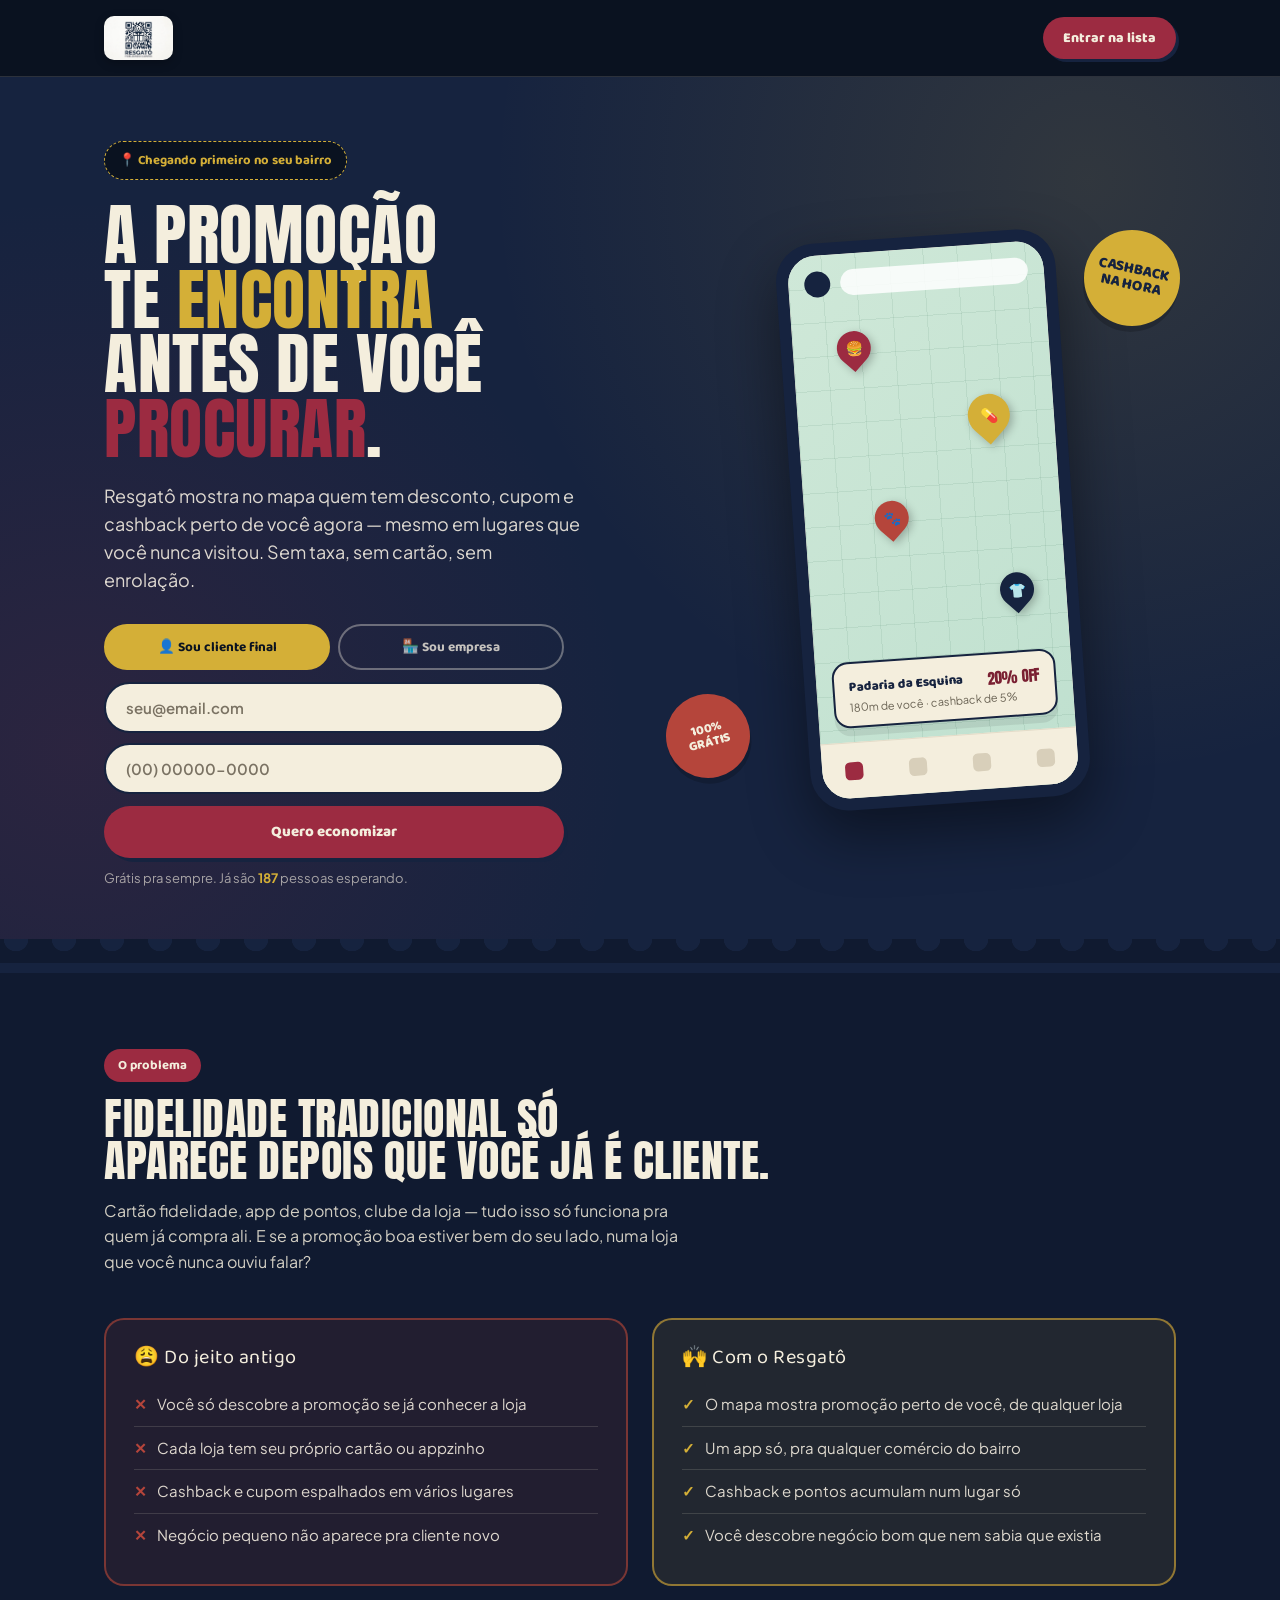
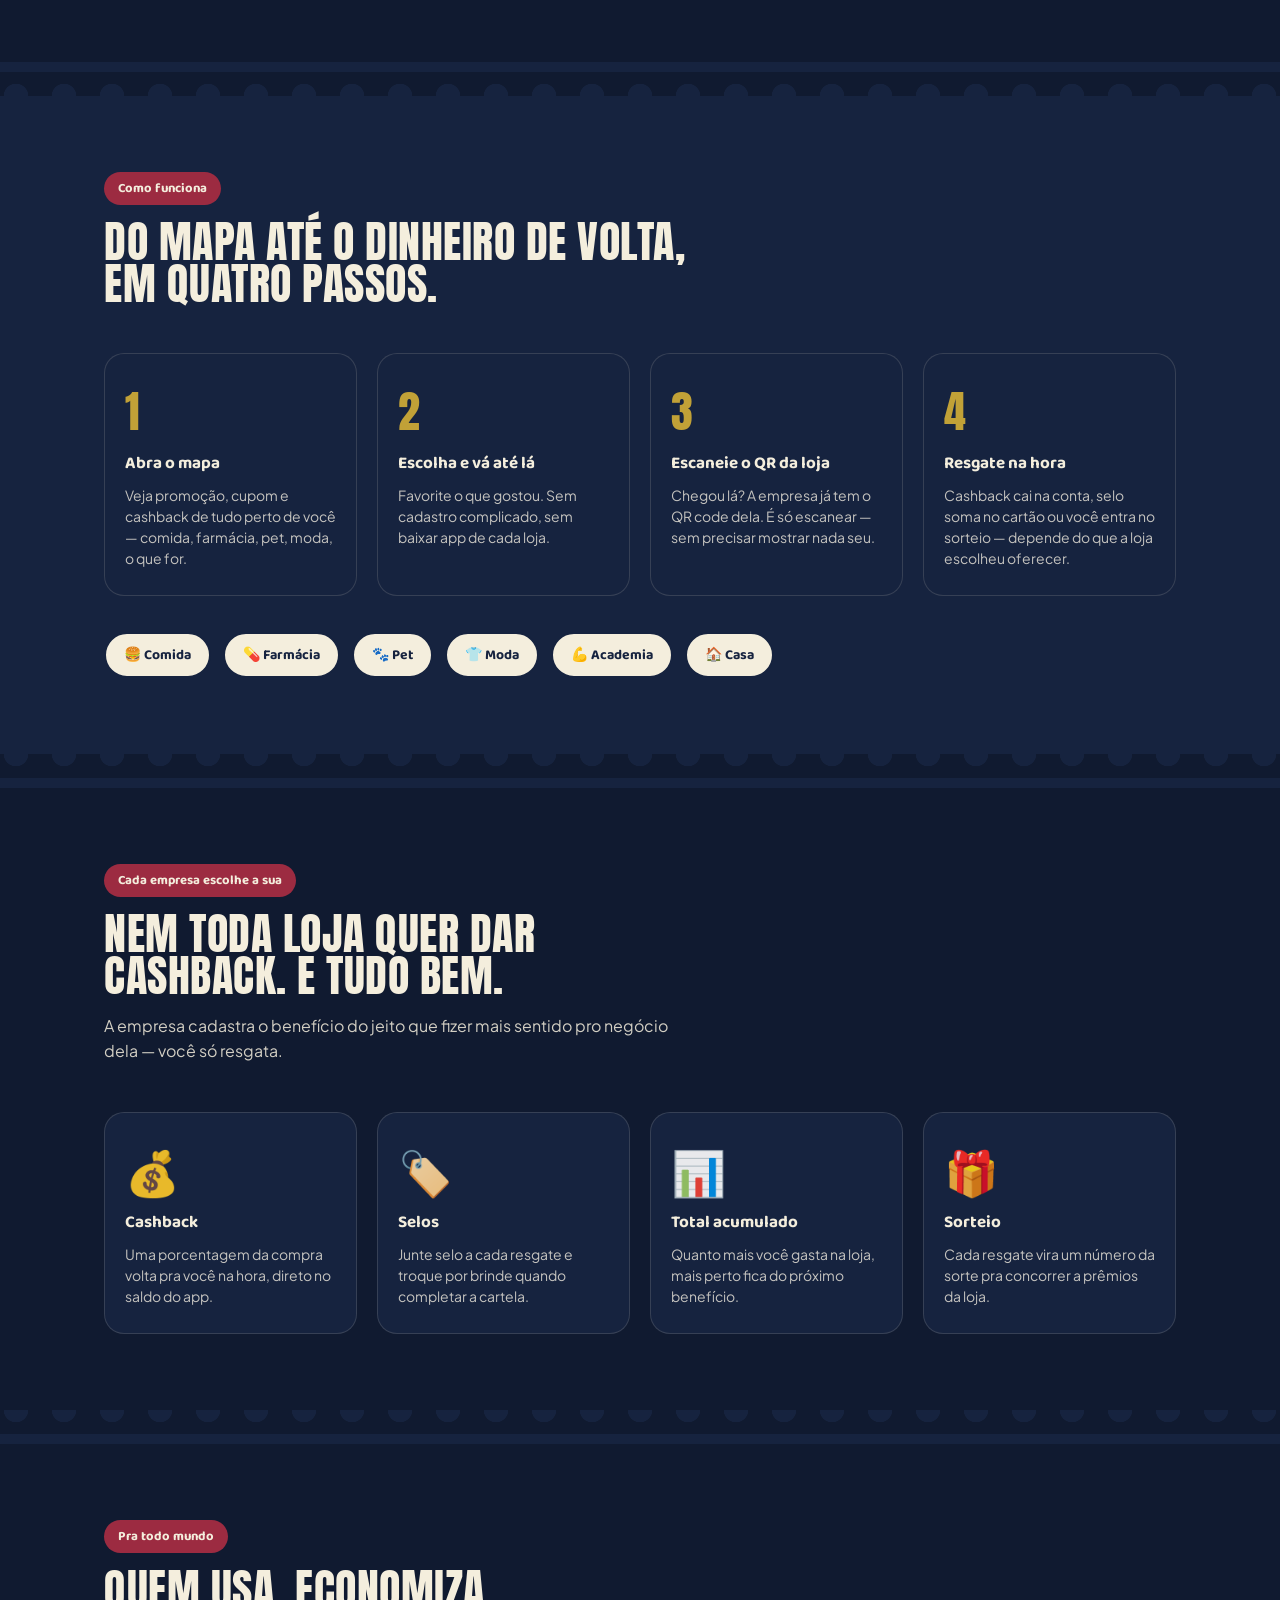
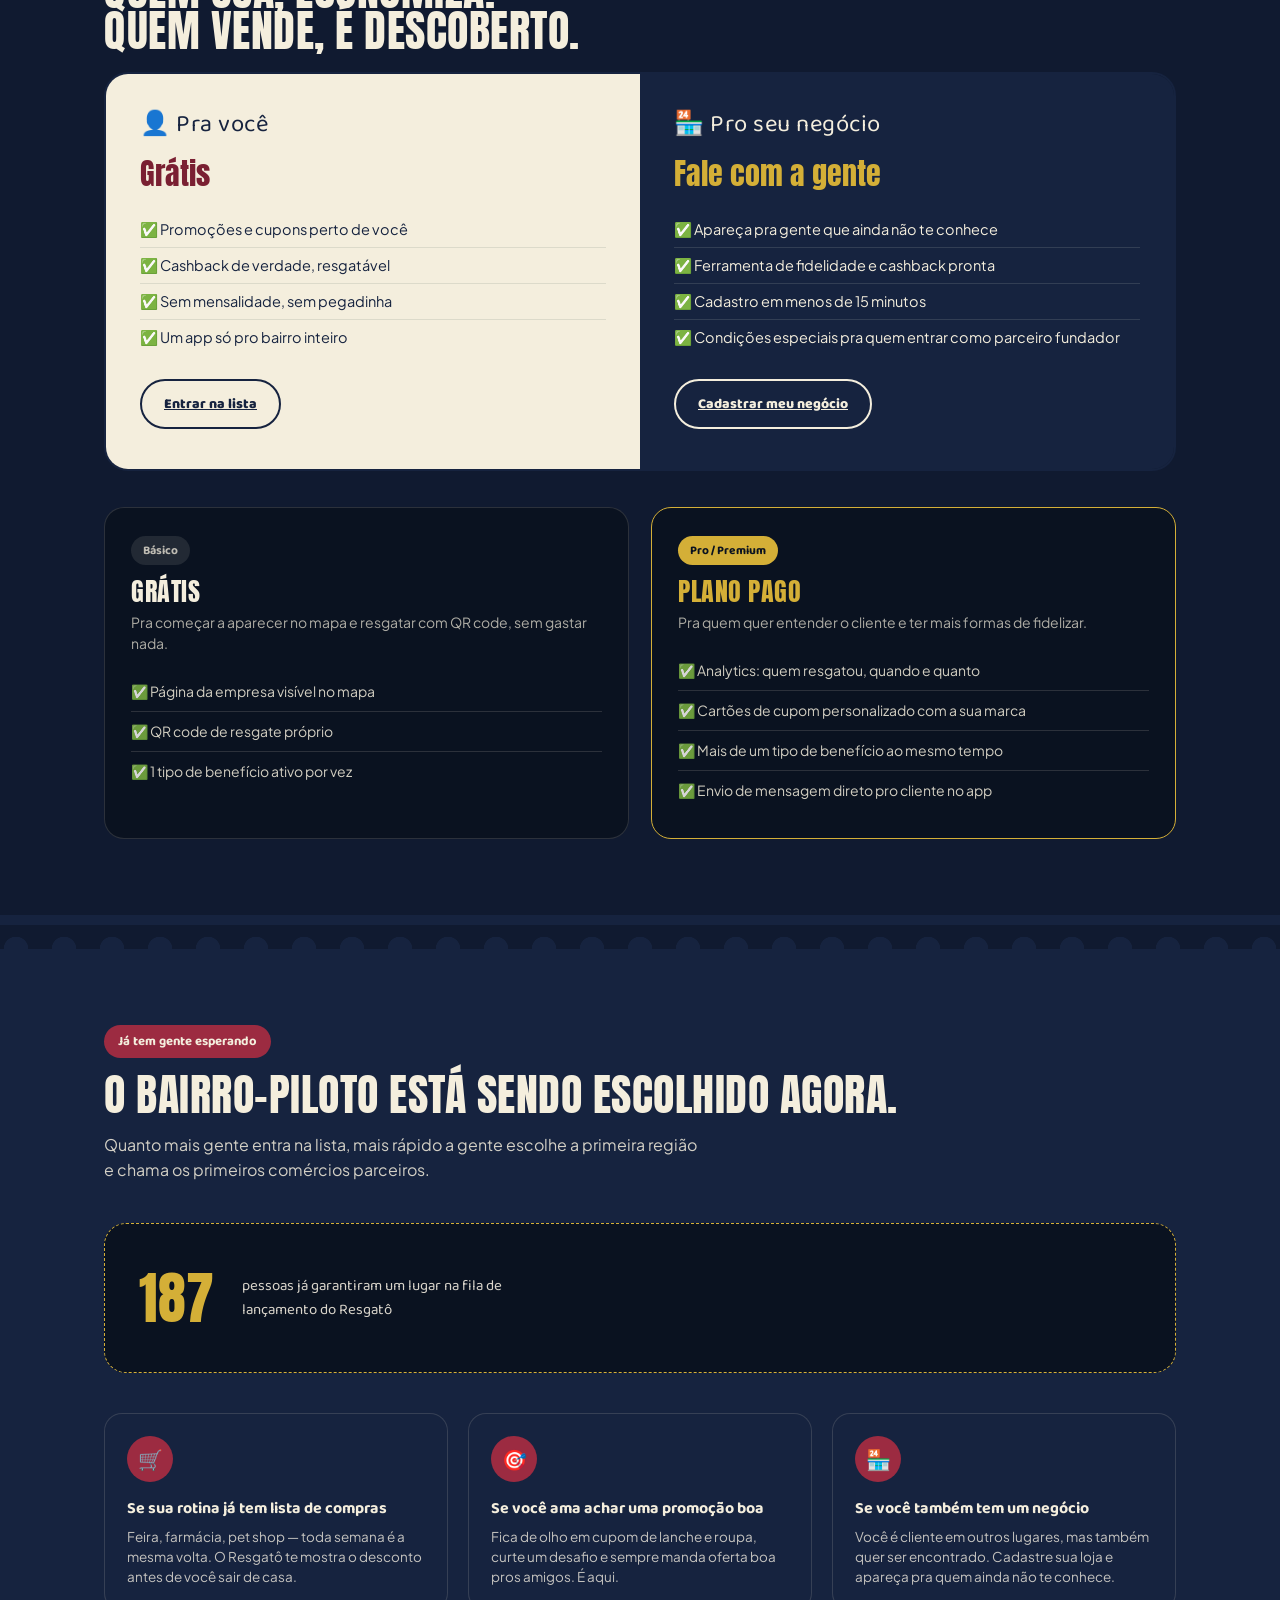
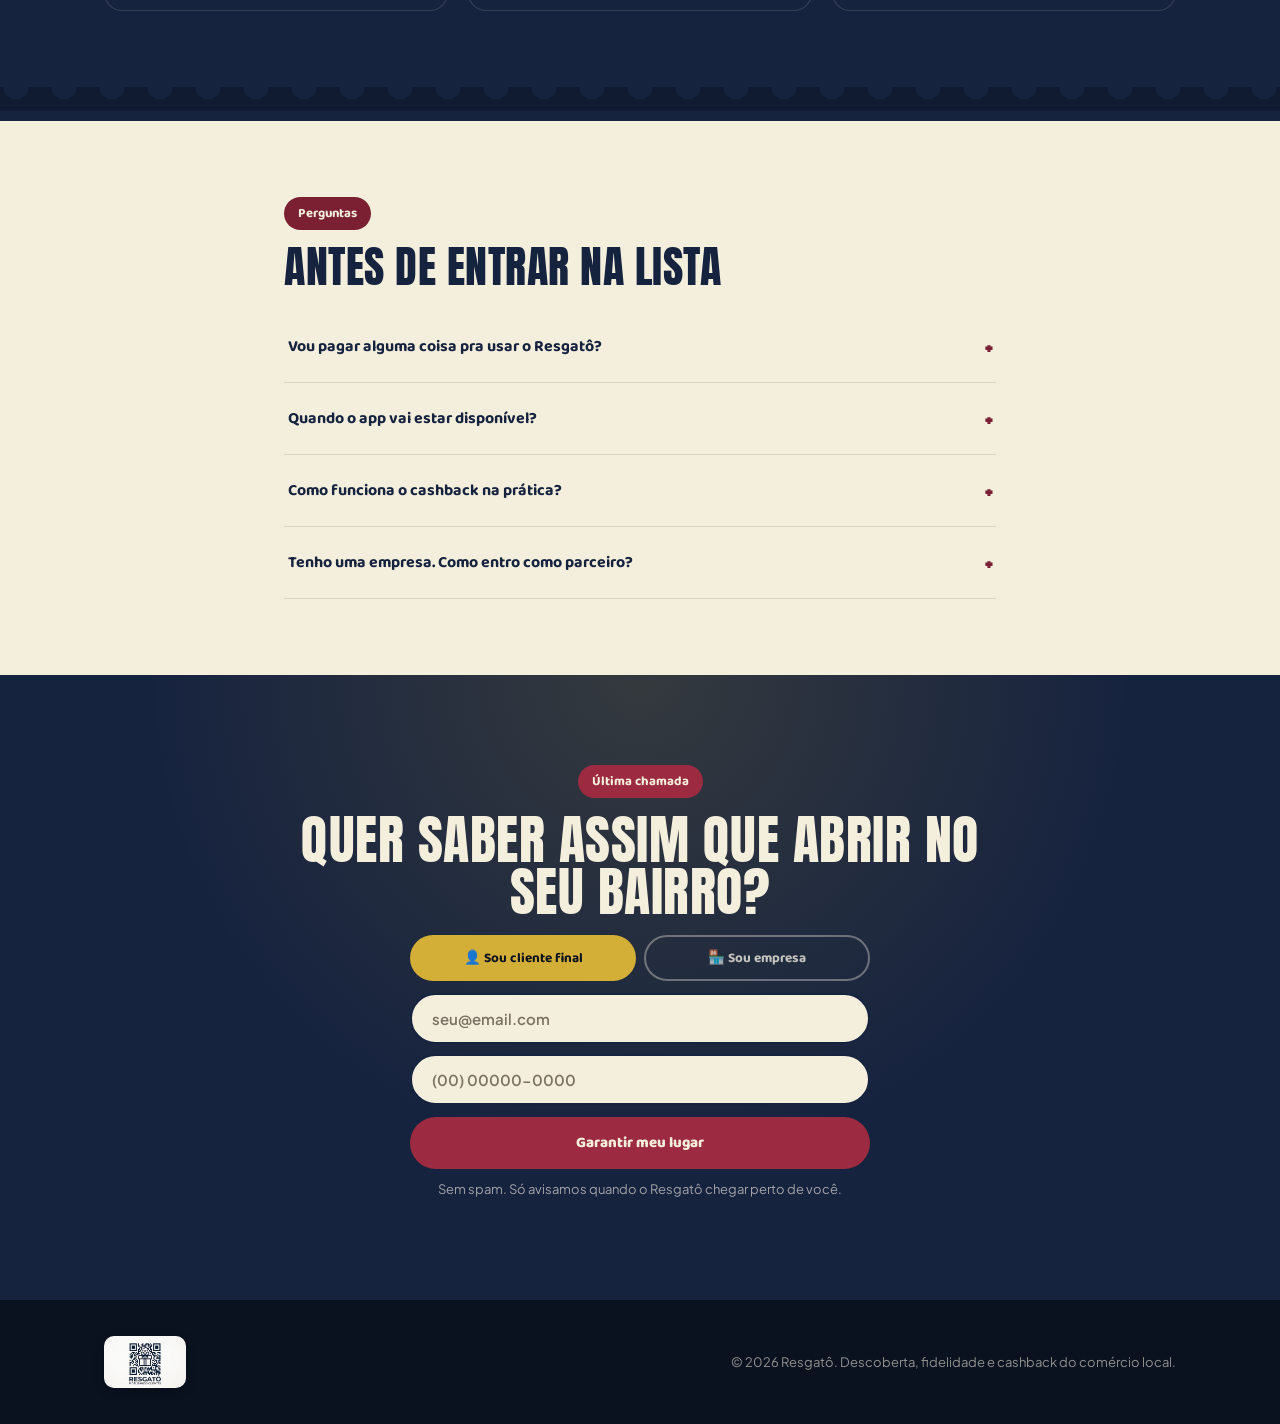
==== commit 99dcb1c7: "Add files via upload" ====
--- a/index.html
+++ b/index.html
@@ -86,9 +86,27 @@
     margin:22px 0 30px;max-width:480px;
   }
 
-  .waitlist-form{display:flex;gap:10px;max-width:460px;flex-wrap:wrap;}
-  .waitlist-form input[type=email]{
-    flex:1 1 240px;
+  .waitlist-form{display:flex;flex-direction:column;gap:12px;max-width:460px;}
+  .role-toggle{display:flex;gap:8px;}
+  .role-toggle label{
+    flex:1;text-align:center;cursor:pointer;
+    display:flex;align-items:center;justify-content:center;
+    background:transparent;
+    border:2px solid rgba(255,248,234,0.35);
+    color:rgba(255,248,234,0.75);
+    border-radius:100px;
+    padding:10px 14px;
+    font-family:'Baloo 2',sans-serif;font-weight:700;font-size:13.5px;
+    transition:all .15s ease;
+  }
+  .role-toggle input{position:absolute;opacity:0;width:0;height:0;}
+  .role-toggle label:has(input:checked){
+    background:var(--amarelo);border-color:var(--amarelo);color:var(--verde-mais-escuro);
+  }
+  .field-row{display:flex;gap:10px;flex-wrap:wrap;}
+  .waitlist-form input[type=email],
+  .waitlist-form input[type=tel]{
+    flex:1 1 200px;
     background:var(--creme);
     border:2px solid var(--ink);
     border-radius:100px;
@@ -96,7 +114,8 @@
     font-size:15px;font-weight:600;color:var(--ink);
     font-family:'Plus Jakarta Sans',sans-serif;
   }
-  .waitlist-form input[type=email]::placeholder{color:#7a7263;}
+  .waitlist-form input[type=email]::placeholder,
+  .waitlist-form input[type=tel]::placeholder{color:#7a7263;}
   .btn-primary{
     background:var(--pink);
     color:var(--creme);
@@ -351,7 +370,7 @@
   .persona-avatar{
     width:46px;height:46px;border-radius:50%;
     background:var(--pink);display:flex;align-items:center;justify-content:center;
-    font-family:'Anton',sans-serif;font-size:18px;color:var(--creme);margin-bottom:14px;
+    font-size:20px;color:var(--creme);margin-bottom:14px;
   }
   .persona-card h4{font-family:'Baloo 2',sans-serif;text-transform:none;font-size:16px;margin:0 0 6px;}
   .persona-card p{font-size:13.5px;line-height:1.5;color:rgba(255,248,234,0.75);margin:0;}
@@ -404,7 +423,7 @@
     <div class="logo">
       <img class="logo-mark-img" src="[data-uri]" alt="Resgatô — Fidelizando clientes">
     </div>
-    <button class="nav-cta" onclick="document.getElementById('email-input').focus();document.getElementById('hero-form').scrollIntoView({behavior:'smooth'});">Entrar na lista</button>
+    <button class="nav-cta" onclick="selectRoleAndFocus('cliente')">Entrar na lista</button>
   </div>
 </nav>
 
@@ -416,7 +435,14 @@
       <p class="lead">Resgatô mostra no mapa quem tem desconto, cupom e cashback perto de você agora — mesmo em lugares que você nunca visitou. Sem taxa, sem cartão, sem enrolação.</p>
 
       <form class="waitlist-form" id="hero-form">
-        <input type="email" id="email-input" placeholder="seu@email.com" required aria-label="Seu e-mail">
+        <div class="role-toggle">
+          <label><input type="radio" name="role" value="cliente" checked> 👤 Sou cliente final</label>
+          <label><input type="radio" name="role" value="empresa"> 🏪 Sou empresa</label>
+        </div>
+        <div class="field-row">
+          <input type="email" id="email-input" placeholder="seu@email.com" required aria-label="Seu e-mail">
+          <input type="tel" id="phone-input" placeholder="(00) 00000-0000" required aria-label="Seu celular">
+        </div>
         <button type="submit" class="btn-primary" id="submit-btn">Quero economizar</button>
       </form>
       <div class="form-success" id="form-success">🎉 <span>Prontinho! Você tá na lista — te avisamos assim que abrir no seu bairro.</span></div>
@@ -568,7 +594,7 @@
           <li>✅ Sem mensalidade, sem pegadinha</li>
           <li>✅ Um app só pro bairro inteiro</li>
         </ul>
-        <a href="#hero-form" class="btn-outline" onclick="document.getElementById('email-input').focus()">Entrar na lista</a>
+        <a href="#hero-form" class="btn-outline" onclick="selectRoleAndFocus('cliente')">Entrar na lista</a>
       </div>
       <div class="lojista">
         <h3>🏪 Pro seu negócio</h3>
@@ -579,7 +605,7 @@
           <li>✅ Cadastro em menos de 15 minutos</li>
           <li>✅ Condições especiais pra quem entrar como parceiro fundador</li>
         </ul>
-        <a href="#hero-form" class="btn-outline" onclick="document.getElementById('email-input').focus()">Cadastrar meu negócio</a>
+        <a href="#hero-form" class="btn-outline" onclick="selectRoleAndFocus('empresa')">Cadastrar meu negócio</a>
       </div>
     </div>
 
@@ -624,19 +650,19 @@
 
     <div class="personas">
       <div class="persona-card">
-        <div class="persona-avatar">F</div>
-        <h4>Pra quem é como a Fernanda</h4>
-        <p>Faz a feira, vai na farmácia e no pet shop toda semana e quer ver o desconto antes de sair de casa.</p>
+        <div class="persona-avatar">🛒</div>
+        <h4>Se sua rotina já tem lista de compras</h4>
+        <p>Feira, farmácia, pet shop — toda semana é a mesma volta. O Resgatô te mostra o desconto antes de você sair de casa.</p>
       </div>
       <div class="persona-card">
-        <div class="persona-avatar">L</div>
-        <h4>Pra quem é como o Lucas</h4>
-        <p>Fica de olho em promoção de lanche e roupa, adora um desafio e sempre manda cupom bom pros amigos.</p>
+        <div class="persona-avatar">🎯</div>
+        <h4>Se você ama achar uma promoção boa</h4>
+        <p>Fica de olho em cupom de lanche e roupa, curte um desafio e sempre manda oferta boa pros amigos. É aqui.</p>
       </div>
       <div class="persona-card">
-        <div class="persona-avatar">R</div>
-        <h4>Pra quem é como o Roberto</h4>
-        <p>Tem uma loja própria, mas também é cliente em outros lugares — e quer aparecer pra quem ainda não o conhece.</p>
+        <div class="persona-avatar">🏪</div>
+        <h4>Se você também tem um negócio</h4>
+        <p>Você é cliente em outros lugares, mas também quer ser encontrado. Cadastre sua loja e apareça pra quem ainda não te conhece.</p>
       </div>
     </div>
   </div>
@@ -664,7 +690,7 @@
       </div>
       <div class="faq-item">
         <button class="faq-q">Tenho uma empresa. Como entro como parceiro? <span class="icon">+</span></button>
-        <div class="faq-a"><p>Entre na lista com seu e-mail e escreva "lojista" — nosso time entra em contato pra explicar as condições de fundador e o cadastro rápido.</p></div>
+        <div class="faq-a"><p>Entre na lista e escolha "Sou empresa" no formulário — nosso time entra em contato pra explicar as condições de fundador e o cadastro rápido.</p></div>
       </div>
     </div>
   </div>
@@ -674,8 +700,15 @@
   <div class="wrap">
     <span class="eyebrow-pill">Última chamada</span>
     <h2>Quer saber assim que abrir no seu bairro?</h2>
-    <form class="waitlist-form" id="final-form" style="justify-content:center;">
-      <input type="email" placeholder="seu@email.com" required aria-label="Seu e-mail" id="email-input-2">
+    <form class="waitlist-form" id="final-form">
+      <div class="role-toggle">
+        <label><input type="radio" name="role2" value="cliente" checked> 👤 Sou cliente final</label>
+        <label><input type="radio" name="role2" value="empresa"> 🏪 Sou empresa</label>
+      </div>
+      <div class="field-row">
+        <input type="email" placeholder="seu@email.com" required aria-label="Seu e-mail" id="email-input-2">
+        <input type="tel" placeholder="(00) 00000-0000" required aria-label="Seu celular" id="phone-input-2">
+      </div>
       <button type="submit" class="btn-primary">Garantir meu lugar</button>
     </form>
     <p class="form-note">Sem spam. Só avisamos quando o Resgatô chegar perto de você.</p>
@@ -693,6 +726,14 @@
 
 <script>
   const SEED_COUNT = 187;
+
+  function selectRoleAndFocus(role){
+    const radio = document.querySelector('input[name="role"][value="' + role + '"]');
+    if(radio) radio.checked = true;
+    document.getElementById('hero-form').scrollIntoView({behavior:'smooth', block:'center'});
+    document.getElementById('email-input').focus();
+  }
+
   const counterBig = document.getElementById('counter-big');
   const counterInline = document.getElementById('counter-inline');
 
@@ -709,17 +750,37 @@
   }
   refreshCount();
 
-  async function joinWaitlist(email, btn){
-    if(!email) return;
+  const GOOGLE_FORM_URL = 'https://docs.google.com/forms/d/e/1FAIpQLSf23S8OSqczXe7JsdE-TawGocUNQj9qhC3QG2aoN7wqlPll6A/formResponse';
+  const GOOGLE_FORM_FIELDS = {
+    email: 'entry.1922994181',
+    phone: 'entry.1878943381',
+    role: 'entry.1611930393'
+  };
+
+  async function submitToGoogleForm(email, phone, role){
+    const formData = new FormData();
+    formData.append(GOOGLE_FORM_FIELDS.email, email);
+    formData.append(GOOGLE_FORM_FIELDS.phone, phone);
+    formData.append(GOOGLE_FORM_FIELDS.role, role === 'empresa' ? 'EMPRESA' : 'CLIENTE FINAL');
+    try{
+      await fetch(GOOGLE_FORM_URL, { method: 'POST', mode: 'no-cors', body: formData });
+    }catch(e){
+      console.error('google form submit error', e);
+    }
+  }
+
+  async function joinWaitlist(email, phone, role, btn){
+    if(!email || !phone) return;
     btn.disabled = true;
     const originalText = btn.textContent;
     btn.textContent = 'Enviando...';
     try{
       const key = 'waitlist:' + Date.now() + '-' + Math.random().toString(36).slice(2,8);
-      await window.storage.set(key, JSON.stringify({email:email, ts:Date.now()}), true);
+      await window.storage.set(key, JSON.stringify({email:email, phone:phone, role:role, ts:Date.now()}), true);
     }catch(e){
       console.error('storage error', e);
     }
+    await submitToGoogleForm(email, phone, role);
     await refreshCount();
     document.getElementById('form-success').style.display = 'flex';
     btn.textContent = originalText;
@@ -728,17 +789,23 @@
 
   document.getElementById('hero-form').addEventListener('submit', function(e){
     e.preventDefault();
-    const input = document.getElementById('email-input');
-    joinWaitlist(input.value.trim(), document.getElementById('submit-btn'));
-    input.value = '';
+    const emailInput = document.getElementById('email-input');
+    const phoneInput = document.getElementById('phone-input');
+    const role = document.querySelector('input[name="role"]:checked').value;
+    joinWaitlist(emailInput.value.trim(), phoneInput.value.trim(), role, document.getElementById('submit-btn'));
+    emailInput.value = '';
+    phoneInput.value = '';
   });
 
   document.getElementById('final-form').addEventListener('submit', function(e){
     e.preventDefault();
-    const input = document.getElementById('email-input-2');
+    const emailInput = document.getElementById('email-input-2');
+    const phoneInput = document.getElementById('phone-input-2');
+    const role = document.querySelector('input[name="role2"]:checked').value;
     const btn = e.target.querySelector('.btn-primary');
-    joinWaitlist(input.value.trim(), btn);
-    input.value = '';
+    joinWaitlist(emailInput.value.trim(), phoneInput.value.trim(), role, btn);
+    emailInput.value = '';
+    phoneInput.value = '';
     document.getElementById('hero-form').scrollIntoView({behavior:'smooth', block:'center'});
   });
 
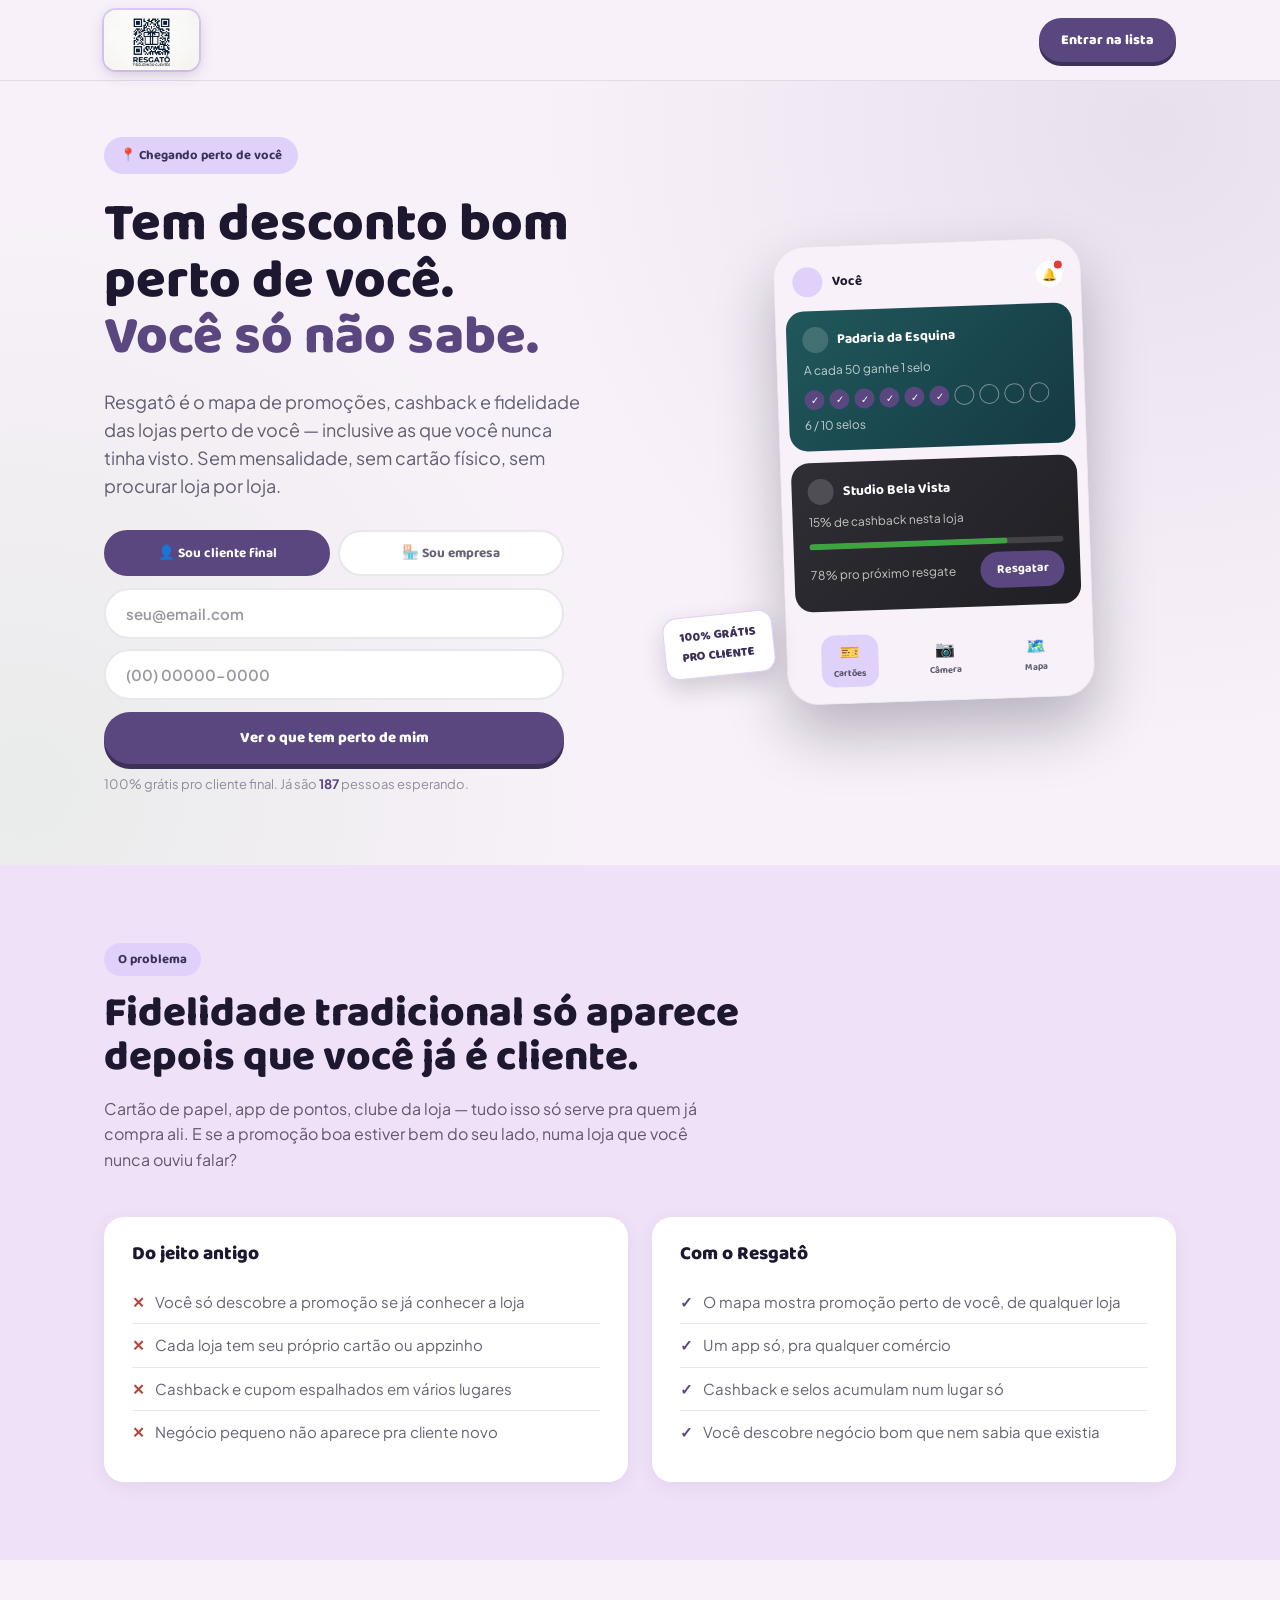
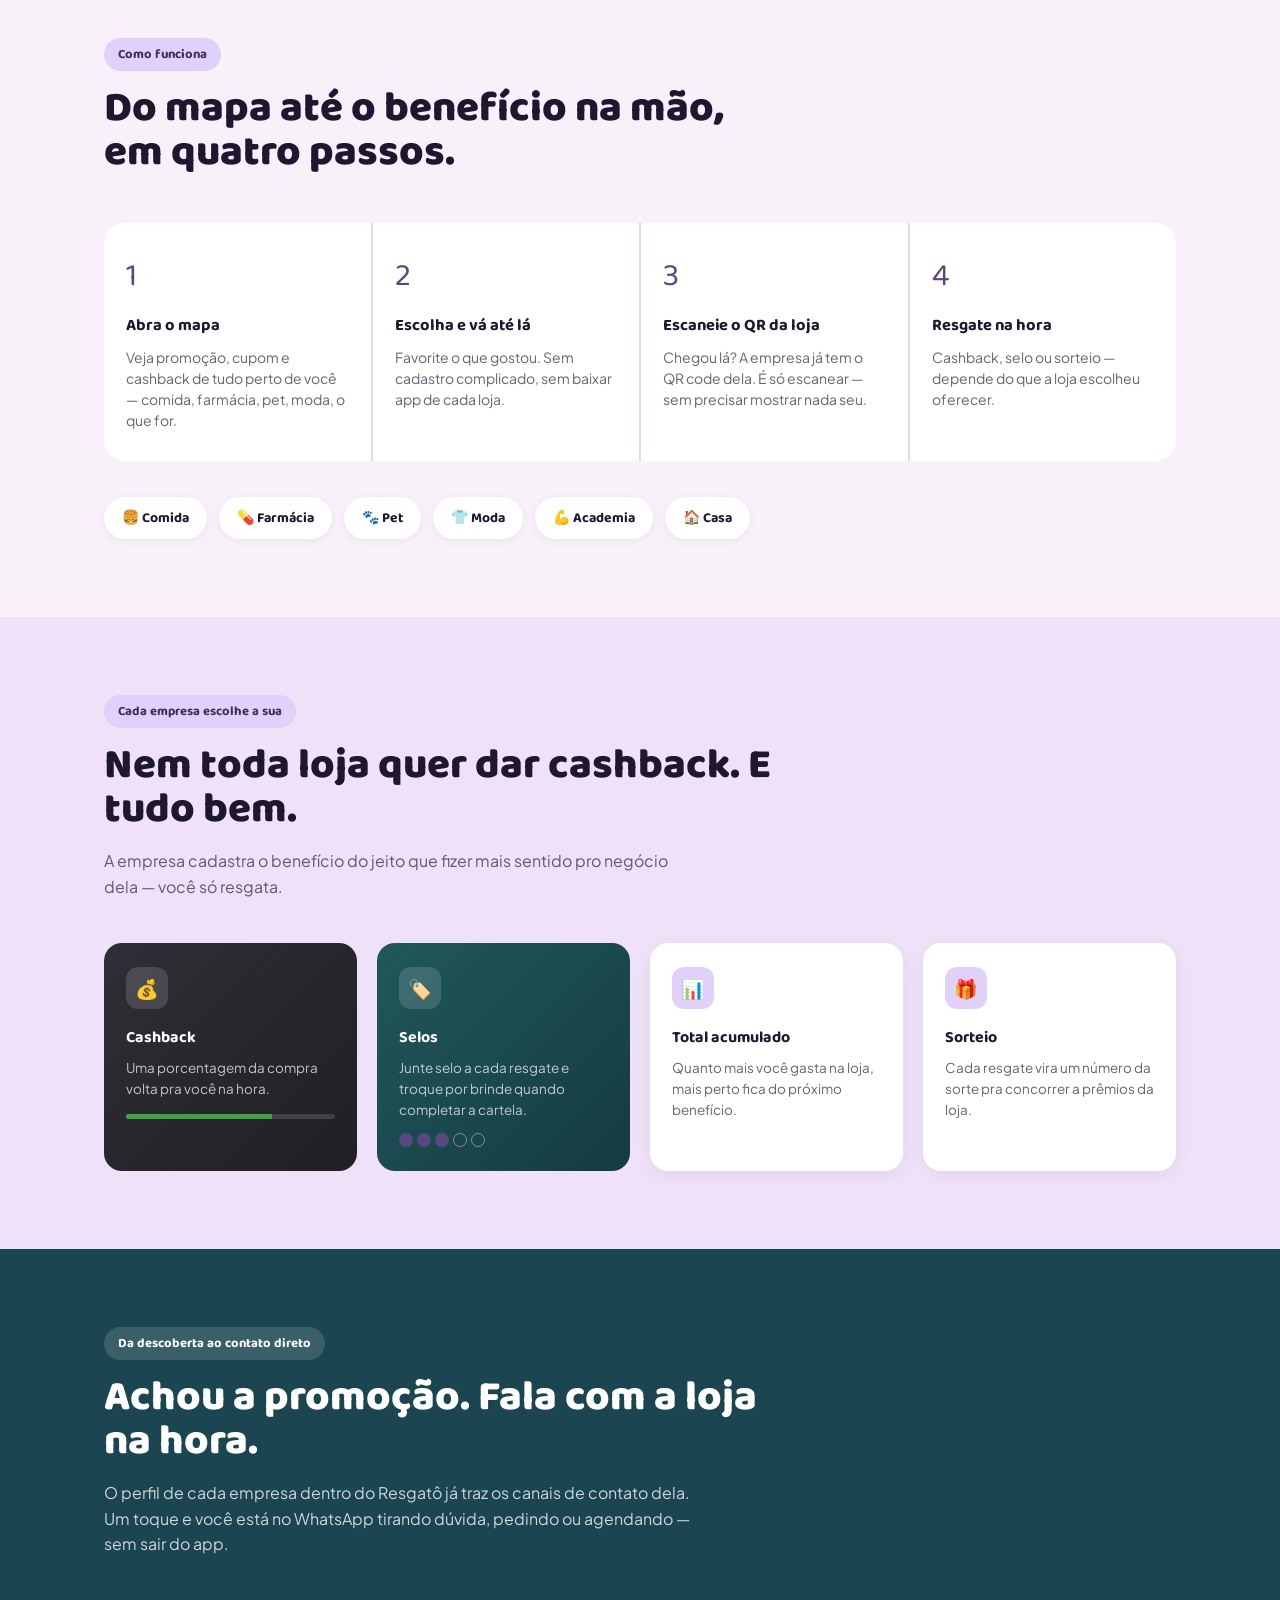
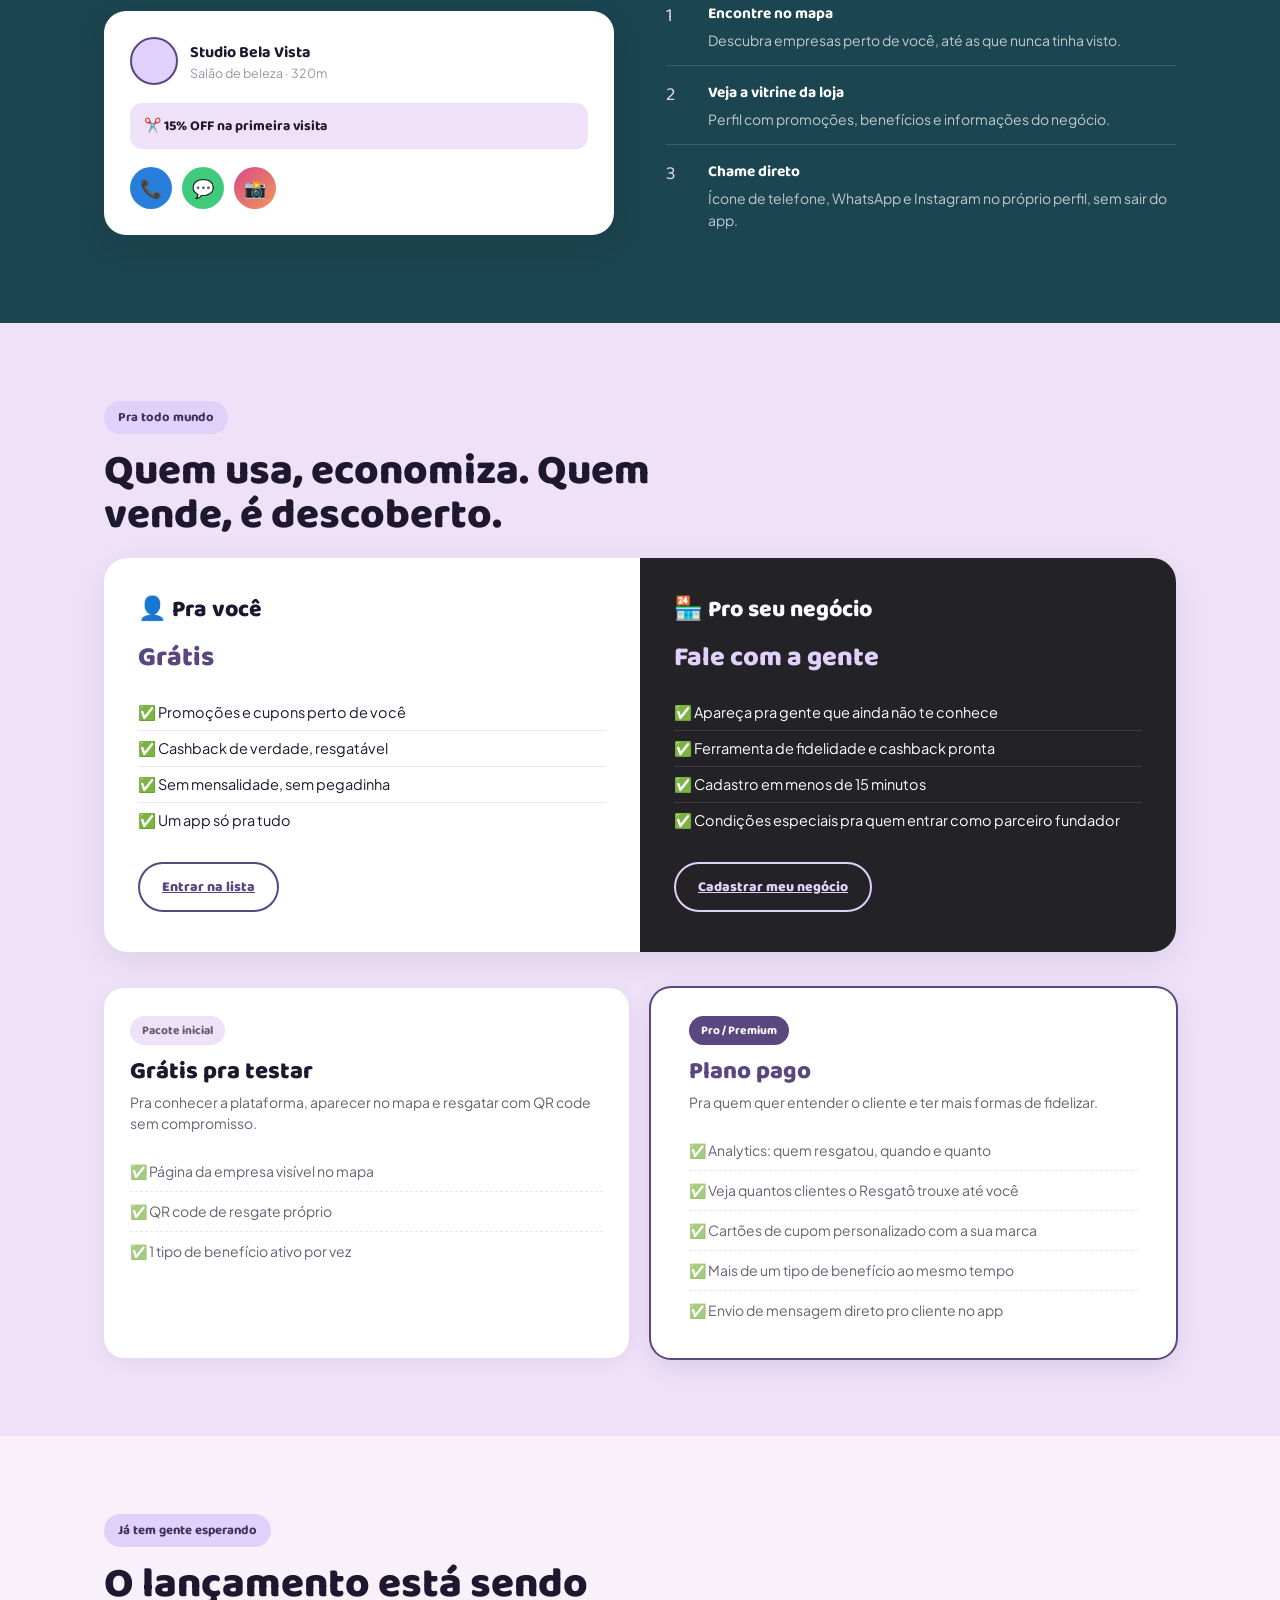
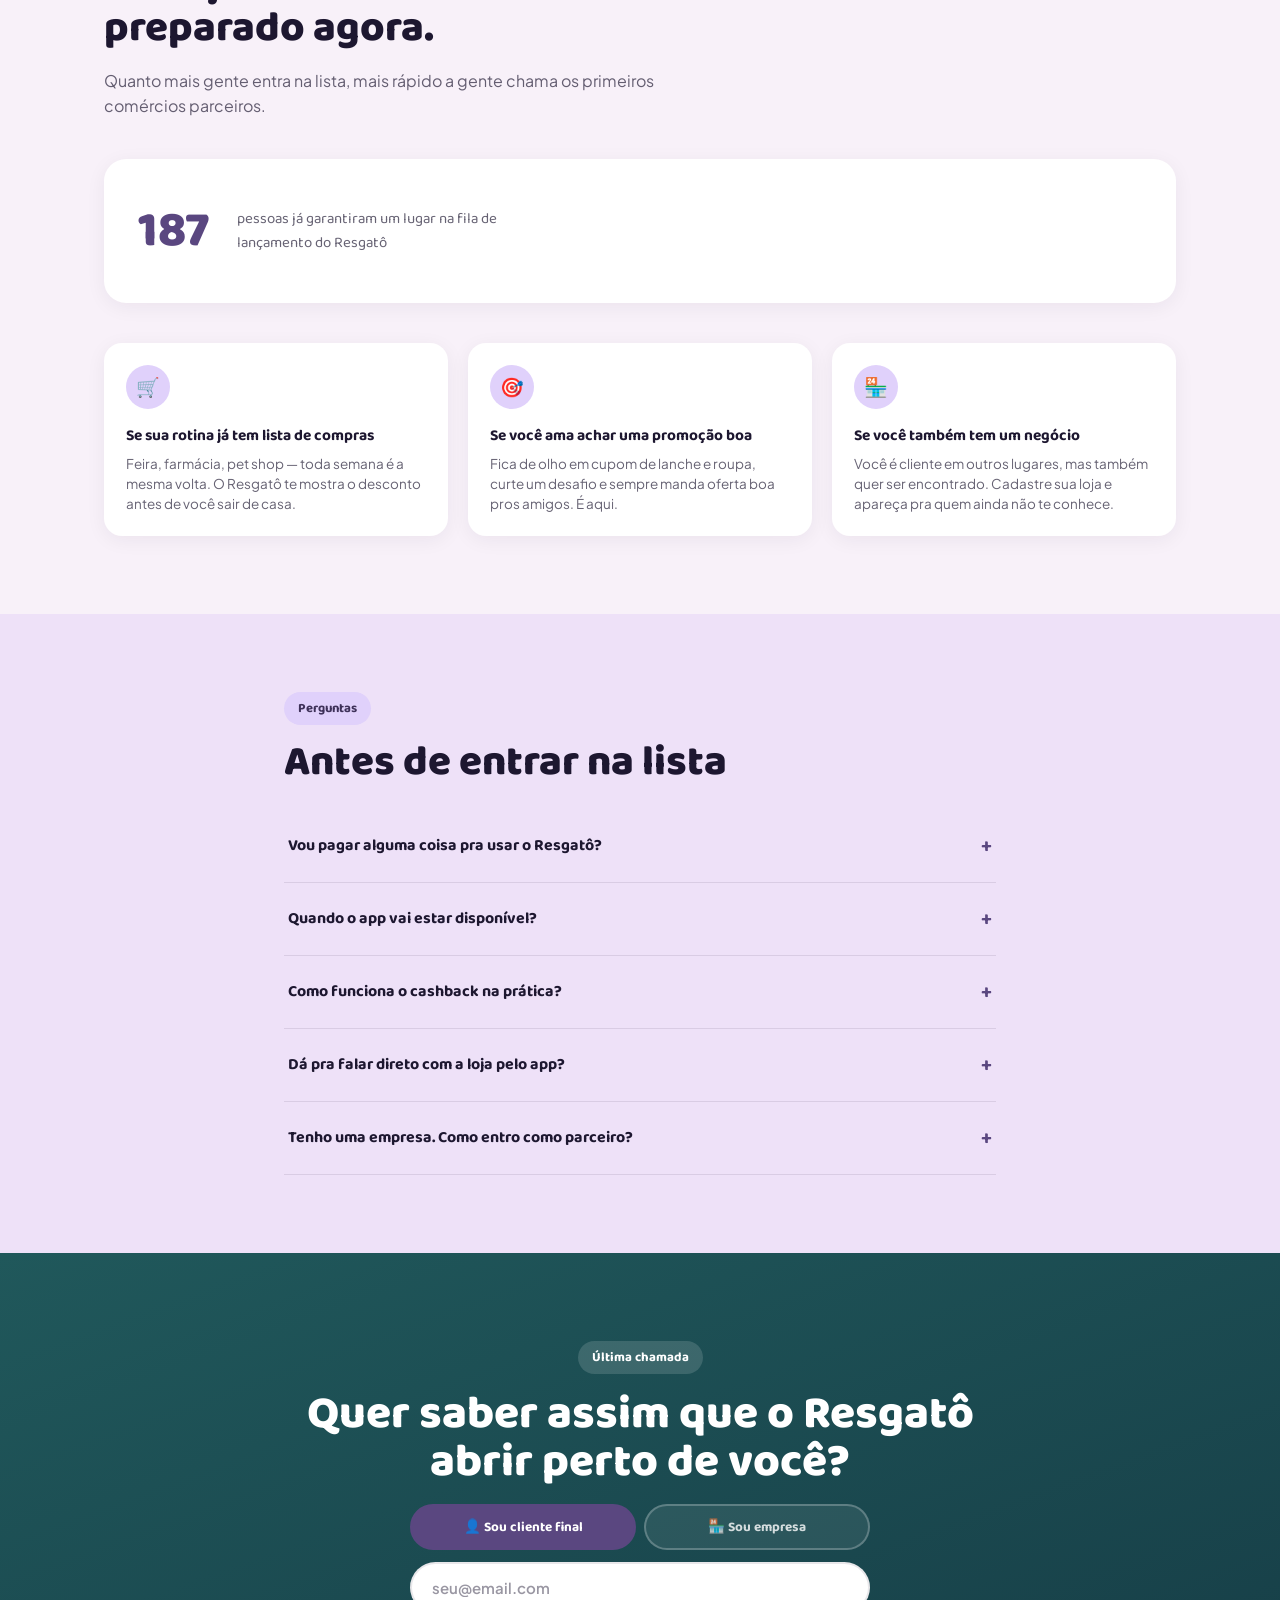
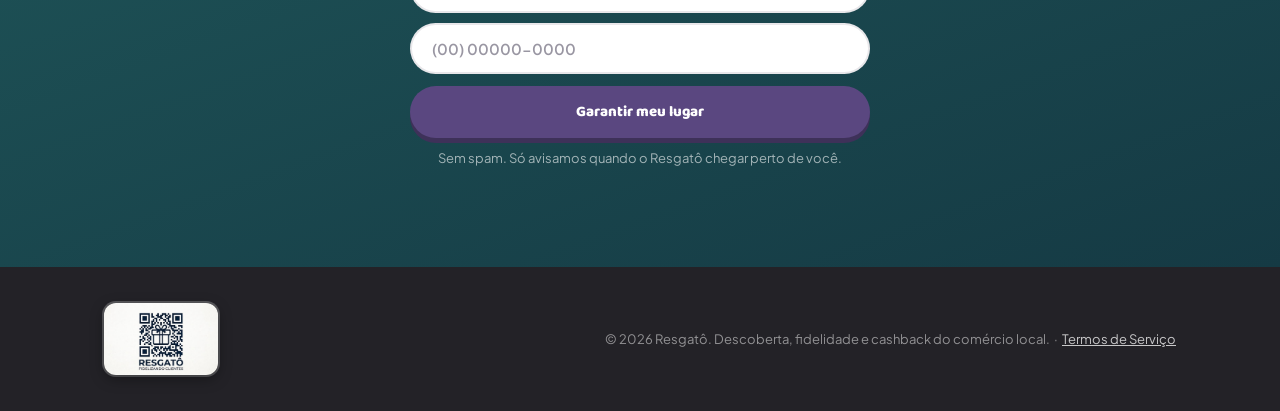
==== commit 0c429b49: "Add files via upload" ====
--- a/index.html
+++ b/index.html
@@ -3,86 +3,92 @@
 <head>
 <meta charset="UTF-8">
 <meta name="viewport" content="width=device-width, initial-scale=1.0">
-<title>Resgatô — Promoção boa perto de você</title>
+<title>Resgatô — Tem desconto bom perto de você</title>
+<meta name="description" content="Resgatô é o mapa de promoções, cashback e fidelidade das lojas perto de você. 100% grátis pro cliente final.">
 <link rel="preconnect" href="https://fonts.googleapis.com">
 <link rel="preconnect" href="https://fonts.gstatic.com" crossorigin>
-<link href="https://fonts.googleapis.com/css2?family=Anton&family=Baloo+2:wght@500;700;800&family=Plus+Jakarta+Sans:wght@400;500;600;700;800&display=swap" rel="stylesheet">
+<link href="https://fonts.googleapis.com/css2?family=Baloo+2:wght@500;600;700;800&family=Plus+Jakarta+Sans:wght@400;500;600;700;800&display=swap" rel="stylesheet">
 <style>
   :root{
-    --ink:#16233F;
-    --verde:#16233F;
-    --verde-escuro:#101A30;
-    --verde-mais-escuro:#0A1220;
-    --creme:#F4EEDD;
-    --amarelo:#D4AF37;
-    --pink:#9C2B41;
-    --pink-escuro:#7A2032;
-    --coral:#B5453B;
-    --linha:rgba(244,238,221,0.14);
+    --bg:#F8F1F9;
+    --bg-alt:#EEE1F8;
+    --surface:#FFFFFF;
+    --ink:#1D1730;
+    --ink-soft:rgba(29,23,48,0.68);
+    --ink-faint:rgba(29,23,48,0.45);
+    --purple:#5A4780;
+    --purple-dark:#3E3159;
+    --purple-light:#E0D1FB;
+    --teal:#1B4550;
+    --teal-2:#20585B;
+    --charcoal:#232227;
+    --green:#3EA442;
+    --whatsapp:#40CA7C;
+    --instagram:#DA4889;
+    --phone-blue:#277EDB;
+    --divider:rgba(29,23,48,0.10);
+    --divider-on-dark:rgba(255,255,255,0.14);
   }
   *{box-sizing:border-box;}
   html{scroll-behavior:smooth;}
   body{
     margin:0;
-    background:var(--verde);
-    color:var(--creme);
+    background:var(--bg);
+    color:var(--ink);
     font-family:'Plus Jakarta Sans',sans-serif;
     -webkit-font-smoothing:antialiased;
     overflow-x:hidden;
   }
-  h1,h2,h3{font-family:'Anton',sans-serif;font-weight:400;letter-spacing:0.5px;line-height:0.95;margin:0;text-transform:uppercase;}
-  .eyebrow{font-family:'Baloo 2',sans-serif;font-weight:700;letter-spacing:0.5px;}
+  h1,h2,h3{font-family:'Baloo 2',sans-serif;font-weight:800;letter-spacing:0;line-height:1.05;margin:0;}
   a{color:inherit;}
   img,svg{display:block;max-width:100%;}
   button{font-family:inherit;cursor:pointer;}
-  :focus-visible{outline:3px solid var(--amarelo);outline-offset:3px;}
+  :focus-visible{outline:3px solid var(--purple);outline-offset:3px;}
 
   .wrap{max-width:1120px;margin:0 auto;padding:0 24px;}
 
   /* ---------- NAV ---------- */
   nav{
     position:sticky;top:0;z-index:50;
-    background:var(--verde-mais-escuro);
-    border-bottom:1px solid var(--linha);
-  }
-  .nav-inner{display:flex;align-items:center;justify-content:space-between;padding:16px 24px;max-width:1120px;margin:0 auto;}
-  .logo{display:flex;align-items:center;gap:9px;font-family:'Anton',sans-serif;font-size:24px;color:var(--creme);text-transform:none;}
-  .logo .dot{color:var(--amarelo);}
-  .logo-mark-img{height:44px;width:auto;border-radius:10px;box-shadow:0 3px 10px rgba(0,0,0,0.25);}
-  .footer-logo{height:52px;}
+    background:rgba(248,241,249,0.92);
+    backdrop-filter:blur(8px);
+    border-bottom:1px solid var(--divider);
+  }
+  .nav-inner{display:flex;align-items:center;justify-content:space-between;padding:10px 24px;max-width:1120px;margin:0 auto;}
+  .logo{display:flex;align-items:center;gap:9px;}
+  .logo-mark-img{height:60px;width:auto;border-radius:12px;box-shadow:0 4px 14px rgba(90,71,128,0.25),0 0 0 2px var(--purple-light);}
+  .footer-logo{height:72px;box-shadow:0 4px 14px rgba(0,0,0,0.35),0 0 0 2px rgba(255,255,255,0.25);}
   .nav-cta{
-    background:var(--pink);color:var(--creme);border:none;
-    padding:10px 20px;border-radius:100px;font-weight:800;font-size:14px;
+    background:var(--purple);color:#fff;border:none;
+    padding:11px 22px;border-radius:100px;font-weight:800;font-size:14px;
     font-family:'Baloo 2',sans-serif;
-    box-shadow:3px 3px 0 var(--ink);
+    box-shadow:0 4px 0 var(--purple-dark);
     transition:transform .15s ease;
   }
-  .nav-cta:hover{transform:translate(-2px,-2px);}
+  .nav-cta:hover{transform:translateY(-2px);}
 
   /* ---------- HERO ---------- */
   .hero{
     position:relative;
-    padding:64px 0 40px;
+    padding:56px 0 60px;
     background:
-      radial-gradient(circle at 85% 12%, rgba(212,175,55,0.14), transparent 45%),
-      radial-gradient(circle at 6% 78%, rgba(156,43,65,0.16), transparent 40%),
-      var(--verde);
+      radial-gradient(circle at 90% 6%, rgba(90,71,128,0.10), transparent 45%),
+      radial-gradient(circle at 2% 90%, rgba(62,164,66,0.08), transparent 40%),
+      var(--bg);
     overflow:hidden;
   }
-  .hero-grid{display:grid;grid-template-columns:1.05fr 0.95fr;gap:48px;align-items:center;}
+  .hero-grid{display:grid;grid-template-columns:1.05fr 0.95fr;gap:52px;align-items:center;}
   .badge-tag{
     display:inline-flex;align-items:center;gap:8px;
-    background:var(--verde-mais-escuro);
-    border:1.5px dashed var(--amarelo);
-    color:var(--amarelo);
+    background:var(--purple-light);
+    color:var(--purple-dark);
     font-family:'Baloo 2',sans-serif;font-weight:700;font-size:13px;
-    padding:8px 14px;border-radius:100px;margin-bottom:22px;
-  }
-  .hero h1{font-size:clamp(38px,5.4vw,68px);color:var(--creme);}
-  .hero h1 .hl{color:var(--amarelo);}
-  .hero h1 .hl2{color:var(--pink);}
+    padding:8px 16px;border-radius:100px;margin-bottom:22px;
+  }
+  .hero h1{font-size:clamp(34px,4.8vw,54px);color:var(--ink);}
+  .hero h1 .l2{color:var(--purple);display:block;}
   .hero p.lead{
-    font-size:18px;line-height:1.55;color:rgba(255,248,234,0.85);
+    font-size:18px;line-height:1.55;color:var(--ink-soft);
     margin:22px 0 30px;max-width:480px;
   }
 
@@ -91,9 +97,9 @@
   .role-toggle label{
     flex:1;text-align:center;cursor:pointer;
     display:flex;align-items:center;justify-content:center;
-    background:transparent;
-    border:2px solid rgba(255,248,234,0.35);
-    color:rgba(255,248,234,0.75);
+    background:var(--surface);
+    border:2px solid var(--divider);
+    color:var(--ink-soft);
     border-radius:100px;
     padding:10px 14px;
     font-family:'Baloo 2',sans-serif;font-weight:700;font-size:13.5px;
@@ -101,314 +107,365 @@
   }
   .role-toggle input{position:absolute;opacity:0;width:0;height:0;}
   .role-toggle label:has(input:checked){
-    background:var(--amarelo);border-color:var(--amarelo);color:var(--verde-mais-escuro);
+    background:var(--purple);border-color:var(--purple);color:#fff;
   }
   .field-row{display:flex;gap:10px;flex-wrap:wrap;}
   .waitlist-form input[type=email],
   .waitlist-form input[type=tel]{
     flex:1 1 200px;
-    background:var(--creme);
-    border:2px solid var(--ink);
+    background:var(--surface);
+    border:2px solid var(--divider);
     border-radius:100px;
     padding:14px 20px;
     font-size:15px;font-weight:600;color:var(--ink);
     font-family:'Plus Jakarta Sans',sans-serif;
   }
+  .waitlist-form input:focus{border-color:var(--purple);}
   .waitlist-form input[type=email]::placeholder,
-  .waitlist-form input[type=tel]::placeholder{color:#7a7263;}
+  .waitlist-form input[type=tel]::placeholder{color:var(--ink-faint);}
   .btn-primary{
-    background:var(--pink);
-    color:var(--creme);
+    background:var(--purple);
+    color:#fff;
     border:none;
     border-radius:100px;
     padding:14px 26px;
     font-family:'Baloo 2',sans-serif;font-weight:800;font-size:15px;
-    box-shadow:4px 4px 0 var(--ink);
+    box-shadow:0 5px 0 var(--purple-dark);
     transition:transform .15s ease, box-shadow .15s ease;
     white-space:nowrap;
   }
-  .btn-primary:hover{transform:translate(-2px,-2px);box-shadow:6px 6px 0 var(--ink);}
-  .btn-primary:active{transform:translate(0,0);box-shadow:2px 2px 0 var(--ink);}
+  .btn-primary:hover{transform:translateY(-2px);box-shadow:0 7px 0 var(--purple-dark);}
+  .btn-primary:active{transform:translateY(1px);box-shadow:0 3px 0 var(--purple-dark);}
   .btn-primary:disabled{opacity:0.6;cursor:default;transform:none;}
 
-  .form-note{font-size:13px;color:rgba(255,248,234,0.6);margin-top:12px;}
-  .form-note strong{color:var(--amarelo);}
+  .form-note{font-size:13px;color:var(--ink-faint);margin-top:12px;}
+  .form-note strong{color:var(--purple);}
 
   .form-success{
     display:none;align-items:center;gap:10px;
-    background:var(--verde-mais-escuro);
-    border:1.5px solid var(--amarelo);
-    color:var(--amarelo);
+    background:var(--purple-light);
+    border:1.5px solid var(--purple);
+    color:var(--purple-dark);
     padding:14px 18px;border-radius:14px;
     font-family:'Baloo 2',sans-serif;font-weight:700;font-size:14px;
     max-width:460px;
   }
 
-  /* phone mockup */
-  .hero-visual{position:relative;display:flex;justify-content:center;}
-  .phone{
-    width:280px;height:568px;
-    background:var(--ink);
-    border-radius:38px;
-    padding:12px;
-    box-shadow:0 24px 60px rgba(0,0,0,0.45);
-    position:relative;
-    transform:rotate(-4deg);
-    z-index:3;
-  }
-  .phone-screen{
-    width:100%;height:100%;
-    background:var(--creme);
-    border-radius:28px;
-    overflow:hidden;
-    position:relative;
-    color:var(--ink);
-  }
-  .phone-map{
-    position:absolute;inset:0;
-    background:
-      linear-gradient(135deg, #cfe8d8 0%, #bfe0cf 100%);
-  }
-  .phone-map::before{
-    content:'';position:absolute;inset:0;
-    background-image:
-      repeating-linear-gradient(0deg, rgba(15,81,50,0.08) 0 1px, transparent 1px 34px),
-      repeating-linear-gradient(90deg, rgba(15,81,50,0.08) 0 1px, transparent 1px 34px);
-  }
-  .pin{
-    position:absolute;
-    width:34px;height:34px;
-    border-radius:50% 50% 50% 0;
-    transform:rotate(-45deg);
-    display:flex;align-items:center;justify-content:center;
-    box-shadow:0 4px 8px rgba(0,0,0,0.25);
-    font-size:14px;
-  }
-  .pin span{transform:rotate(45deg);}
-  .pin.p1{background:var(--pink);top:78px;left:44px;}
-  .pin.p2{background:var(--amarelo);top:150px;left:170px;width:42px;height:42px;}
-  .pin.p3{background:var(--coral);top:250px;left:70px;}
-  .pin.p4{background:var(--ink);top:330px;left:190px;}
-  .pin.p5{background:var(--pink);top:410px;left:100px;}
+  /* ---------- PHONE MOCK (hero visual, mirrors real app) ---------- */
+  .hero-visual{position:relative;display:flex;justify-content:center;align-items:center;}
+  .phone-shell{
+    width:308px;
+    background:var(--bg);
+    border-radius:32px;
+    padding:10px;
+    box-shadow:0 30px 60px rgba(29,23,48,0.28);
+    border:1px solid rgba(29,23,48,0.06);
+    position:relative;z-index:3;
+    transform:rotate(-2deg);
+  }
   .phone-topbar{
-    position:relative;z-index:2;display:flex;justify-content:space-between;align-items:center;
-    padding:16px 16px 0;
-  }
-  .phone-topbar .avatar{width:26px;height:26px;border-radius:50%;background:var(--verde);}
-  .phone-topbar .search{
-    flex:1;margin-left:10px;background:rgba(255,255,255,0.85);border-radius:100px;height:26px;
-  }
-  .phone-card{
-    position:absolute;left:16px;right:16px;bottom:70px;z-index:2;
-    background:var(--creme);
-    border:2px solid var(--ink);
-    border-radius:16px;
-    padding:12px 14px;
-    box-shadow:0 8px 0 rgba(0,0,0,0.08);
-  }
-  .phone-card .row{display:flex;justify-content:space-between;align-items:center;}
-  .phone-card .title{font-family:'Baloo 2',sans-serif;font-weight:800;font-size:13px;}
-  .phone-card .off{font-family:'Anton',sans-serif;color:var(--pink-escuro);font-size:15px;}
-  .phone-card .sub{font-size:11px;color:#6b6455;margin-top:2px;}
+    display:flex;align-items:center;gap:10px;
+    padding:10px 8px 14px;
+  }
+  .phone-topbar .av{width:30px;height:30px;border-radius:50%;background:var(--purple-light);flex-shrink:0;}
+  .phone-topbar .nm{font-family:'Baloo 2',sans-serif;font-weight:700;font-size:13.5px;color:var(--ink);flex:1;}
+  .phone-topbar .bell{
+    width:26px;height:26px;border-radius:50%;background:var(--surface);
+    display:flex;align-items:center;justify-content:center;font-size:12px;position:relative;
+  }
+  .phone-topbar .bell::after{
+    content:'';position:absolute;top:-1px;right:-1px;width:8px;height:8px;border-radius:50%;
+    background:#E23B3B;border:1.5px solid var(--bg);
+  }
+  .app-card{border-radius:18px;padding:16px 16px 18px;margin-bottom:12px;position:relative;overflow:hidden;}
+  .app-card.teal{
+    background:linear-gradient(135deg,#20585B 0%,#153A44 100%);
+    color:#fff;
+  }
+  .app-card.charcoal{
+    background:linear-gradient(135deg,#302E36 0%,#201F24 100%);
+    color:#fff;
+  }
+  .app-card .biz{display:flex;align-items:center;gap:9px;margin-bottom:10px;}
+  .app-card .biz .dot{width:26px;height:26px;border-radius:50%;background:rgba(255,255,255,0.16);flex-shrink:0;}
+  .app-card .biz .nm{font-family:'Baloo 2',sans-serif;font-weight:700;font-size:14px;}
+  .app-card p{margin:0 0 4px;font-size:12px;line-height:1.4;color:rgba(255,255,255,0.72);}
+  .app-card .selos{display:flex;gap:5px;margin:10px 0 8px;}
+  .app-card .selos span{
+    width:20px;height:20px;border-radius:50%;
+    display:flex;align-items:center;justify-content:center;font-size:10px;flex-shrink:0;
+  }
+  .app-card .selos span.on{background:var(--purple);color:#fff;}
+  .app-card .selos span.off{border:1.5px solid rgba(255,255,255,0.4);}
+  .app-card .progress-track{
+    height:6px;border-radius:100px;background:rgba(255,255,255,0.14);margin:12px 0 8px;overflow:hidden;
+  }
+  .app-card .progress-fill{height:100%;background:var(--green);border-radius:100px;width:78%;}
+  .app-card .foot-row{display:flex;align-items:center;justify-content:space-between;margin-top:6px;}
+  .app-card .foot-row .pct{font-size:12px;color:rgba(255,255,255,0.72);}
+  .app-card .resgatar{
+    background:var(--purple);color:#fff;border:none;border-radius:100px;
+    padding:8px 16px;font-family:'Baloo 2',sans-serif;font-weight:700;font-size:12.5px;
+  }
   .phone-navbar{
-    position:absolute;left:0;right:0;bottom:0;height:56px;z-index:2;
-    background:var(--creme);border-top:1px solid #e4dcc9;
     display:flex;align-items:center;justify-content:space-around;
-  }
-  .phone-navbar div{width:18px;height:18px;border-radius:5px;background:#d8cfba;}
-  .phone-navbar div.active{background:var(--pink);}
-
-  .sticker{
-    position:absolute;
-    font-family:'Baloo 2',sans-serif;font-weight:800;
-    border-radius:50%;
-    display:flex;align-items:center;justify-content:center;
-    text-align:center;
-    box-shadow:0 6px 0 rgba(0,0,0,0.18);
-    z-index:4;
-    line-height:1.05;
-  }
-  .sticker.s1{
-    width:96px;height:96px;background:var(--amarelo);color:var(--ink);
-    top:-6px;right:-4px;transform:rotate(12deg);font-size:15px;padding:6px;
-  }
-  .sticker.s2{
-    width:84px;height:84px;background:var(--coral);color:var(--creme);
-    bottom:26px;left:-24px;transform:rotate(-14deg);font-size:13px;padding:8px;
-  }
+    padding:12px 4px 6px;margin-top:4px;
+  }
+  .phone-navbar .nb{display:flex;flex-direction:column;align-items:center;gap:4px;padding:6px 12px;border-radius:14px;}
+  .phone-navbar .nb.active{background:var(--purple-light);}
+  .phone-navbar .nb .ic{font-size:16px;}
+  .phone-navbar .nb .lb{font-size:9.5px;font-family:'Baloo 2',sans-serif;font-weight:700;color:var(--ink-soft);}
+  .float-pin{
+    position:absolute;z-index:4;
+    font-family:'Baloo 2',sans-serif;font-weight:800;font-size:12.5px;
+    background:var(--surface);color:var(--purple-dark);
+    padding:10px 16px;border-radius:14px;
+    box-shadow:0 10px 24px rgba(29,23,48,0.18);
+    border:1.5px solid var(--purple-light);
+    transform:rotate(5deg);
+  }
+  .float-pin.p2{bottom:24px;left:-28px;transform:rotate(-6deg);}
   @media (max-width:640px){
-    .sticker.s2{left:-8px;}
-  }
-
-  /* ---------- TICKET DIVIDER ---------- */
-  .ticket-divider{
-    height:34px;width:100%;
-    background:
-      radial-gradient(circle 12px at 24px 0, transparent 12px, var(--verde-escuro) 12.5px) top/48px 24px repeat-x,
-      var(--verde);
-  }
-  .ticket-divider.flip{transform:scaleY(-1);}
+    .float-pin.p2{left:-6px;}
+    .phone-shell{width:270px;}
+  }
+
+  .section-divider{height:64px;}
 
   /* ---------- SECTION GENERIC ---------- */
-  section{padding:76px 0;}
-  .section-verde-escuro{background:var(--verde-escuro);}
-  .section-creme{background:var(--creme);color:var(--ink);}
+  section{padding:78px 0;}
+  .section-alt{background:var(--bg-alt);}
+  .section-dark{background:var(--teal);color:#fff;}
   .eyebrow-pill{
     display:inline-block;font-family:'Baloo 2',sans-serif;font-weight:700;font-size:13px;
-    background:var(--pink);color:var(--creme);padding:6px 14px;border-radius:100px;margin-bottom:16px;
-  }
-  .section-title{font-size:clamp(28px,4vw,44px);margin-bottom:14px;}
-  .section-lead{font-size:16px;line-height:1.6;max-width:600px;opacity:0.85;}
+    background:var(--purple-light);color:var(--purple-dark);padding:6px 14px;border-radius:100px;margin-bottom:16px;
+  }
+  .section-dark .eyebrow-pill{background:rgba(255,255,255,0.14);color:#fff;}
+  .section-title{font-size:clamp(27px,3.8vw,42px);margin-bottom:14px;max-width:680px;color:var(--ink);}
+  .section-dark .section-title{color:#fff;}
+  .section-lead{font-size:16px;line-height:1.6;max-width:600px;color:var(--ink-soft);}
+  .section-dark .section-lead{color:rgba(255,255,255,0.78);}
 
   /* ---------- PROBLEM / SOLUTION ---------- */
   .flip-grid{display:grid;grid-template-columns:1fr 1fr;gap:24px;margin-top:44px;}
   .flip-card{
     border-radius:20px;padding:28px;
-    border:2px solid var(--linha);
-  }
-  .flip-card.bad{background:rgba(255,90,60,0.08);border-color:rgba(255,90,60,0.4);}
-  .flip-card.good{background:rgba(255,199,56,0.08);border-color:rgba(255,199,56,0.5);}
-  .flip-card h3{font-family:'Baloo 2',sans-serif;text-transform:none;font-size:20px;margin-bottom:16px;display:flex;align-items:center;gap:10px;}
+    background:var(--surface);
+    box-shadow:0 4px 20px rgba(29,23,48,0.06);
+  }
+  .flip-card h3{font-family:'Baloo 2',sans-serif;font-size:19px;margin-bottom:16px;color:var(--ink);}
   .flip-card ul{margin:0;padding:0;list-style:none;}
   .flip-card li{
-    padding:10px 0;border-top:1px solid var(--linha);
-    font-size:15px;line-height:1.5;color:rgba(255,248,234,0.85);
+    padding:10px 0;border-top:1px solid var(--divider);
+    font-size:15px;line-height:1.5;color:var(--ink-soft);
     display:flex;gap:10px;
   }
   .flip-card li:first-child{border-top:none;}
-  .flip-card.bad li::before{content:'✕';color:var(--coral);font-weight:800;flex-shrink:0;}
-  .flip-card.good li::before{content:'✓';color:var(--amarelo);font-weight:800;flex-shrink:0;}
+  .flip-card.bad li::before{content:'✕';color:#B5453B;font-weight:800;flex-shrink:0;}
+  .flip-card.good li::before{content:'✓';color:var(--purple);font-weight:800;flex-shrink:0;}
   @media (max-width:720px){.flip-grid{grid-template-columns:1fr;}}
 
   /* ---------- HOW IT WORKS ---------- */
-  .steps{display:grid;grid-template-columns:repeat(4,1fr);gap:20px;margin-top:48px;}
+  .steps{display:grid;grid-template-columns:repeat(4,1fr);gap:2px;margin-top:48px;background:var(--divider);border-radius:20px;overflow:hidden;}
   .step{
-    background:var(--verde);
-    border-radius:20px;padding:24px 20px 26px;
+    background:var(--surface);
+    padding:28px 22px 30px;
     position:relative;
-    border:1px solid var(--linha);
   }
   .step .num{
-    font-family:'Anton',sans-serif;font-size:44px;color:var(--amarelo);
-    opacity:0.9;margin-bottom:6px;
-  }
-  .step h4{font-family:'Baloo 2',sans-serif;text-transform:none;font-size:17px;margin:0 0 8px;color:var(--creme);}
-  .step p{font-size:14px;line-height:1.5;color:rgba(255,248,234,0.75);margin:0;}
+    font-family:'Baloo 2',sans-serif;font-size:32px;color:var(--purple);
+    margin-bottom:10px;
+  }
+  .step h4{font-family:'Baloo 2',sans-serif;font-size:16.5px;margin:0 0 8px;color:var(--ink);}
+  .step p{font-size:14px;line-height:1.5;color:var(--ink-soft);margin:0;}
   @media (max-width:900px){.steps{grid-template-columns:1fr 1fr;}}
   @media (max-width:520px){.steps{grid-template-columns:1fr;}}
 
   /* ---------- CATEGORIES ---------- */
   .chips{display:flex;flex-wrap:wrap;gap:12px;margin-top:36px;}
   .chip{
-    background:var(--creme);color:var(--ink);
+    background:var(--surface);color:var(--ink);
     border-radius:100px;padding:10px 18px;
     font-family:'Baloo 2',sans-serif;font-weight:700;font-size:14px;
-    border:2px solid var(--ink);
-  }
+    box-shadow:0 2px 10px rgba(29,23,48,0.06);
+  }
+
+  /* ---------- BENEFIT TYPES ---------- */
+  .benefit-grid{display:grid;grid-template-columns:repeat(4,1fr);gap:20px;margin-top:44px;}
+  .benefit-card{
+    border-radius:18px;padding:24px 22px;position:relative;overflow:hidden;
+  }
+  .benefit-card.white{background:var(--surface);box-shadow:0 4px 20px rgba(29,23,48,0.06);}
+  .benefit-card.teal{background:linear-gradient(135deg,#20585B 0%,#153A44 100%);color:#fff;}
+  .benefit-card.charcoal{background:linear-gradient(135deg,#302E36 0%,#201F24 100%);color:#fff;}
+  .benefit-card .ic{
+    width:42px;height:42px;border-radius:12px;background:var(--purple-light);color:var(--purple-dark);
+    display:flex;align-items:center;justify-content:center;font-size:19px;margin-bottom:16px;
+  }
+  .benefit-card.teal .ic,.benefit-card.charcoal .ic{background:rgba(255,255,255,0.14);color:#fff;}
+  .benefit-card h4{font-family:'Baloo 2',sans-serif;font-size:16px;margin:0 0 8px;color:var(--ink);}
+  .benefit-card.teal h4,.benefit-card.charcoal h4{color:#fff;}
+  .benefit-card p{font-size:13.5px;line-height:1.55;color:var(--ink-soft);margin:0;}
+  .benefit-card.teal p,.benefit-card.charcoal p{color:rgba(255,255,255,0.72);}
+  .benefit-card .mini-selos{display:flex;gap:4px;margin-top:12px;}
+  .benefit-card .mini-selos span{width:14px;height:14px;border-radius:50%;flex-shrink:0;}
+  .benefit-card .mini-selos span.on{background:var(--purple);}
+  .benefit-card .mini-selos span.off{border:1.5px solid rgba(255,255,255,0.4);}
+  .benefit-card .mini-bar{height:5px;border-radius:100px;background:rgba(255,255,255,0.14);margin-top:14px;overflow:hidden;}
+  .benefit-card .mini-bar i{display:block;height:100%;width:70%;background:var(--green);}
+  @media (max-width:900px){.benefit-grid{grid-template-columns:1fr 1fr;}}
+  @media (max-width:520px){.benefit-grid{grid-template-columns:1fr;}}
+
+  /* ---------- DISCOVERY / VITRINE ---------- */
+  .vitrine-split{display:grid;grid-template-columns:1fr 1fr;gap:52px;align-items:center;margin-top:44px;}
+  .vitrine-card{
+    background:var(--surface);color:var(--ink);border-radius:22px;padding:26px;
+    box-shadow:0 10px 34px rgba(29,23,48,0.10);
+  }
+  .vitrine-card .row{display:flex;align-items:center;gap:12px;margin-bottom:18px;}
+  .vitrine-card .av{width:48px;height:48px;border-radius:50%;background:var(--purple-light);flex-shrink:0;border:2.5px solid var(--purple);}
+  .vitrine-card .nm{font-family:'Baloo 2',sans-serif;font-weight:700;font-size:16px;}
+  .vitrine-card .ct{font-size:12.5px;color:var(--ink-faint);}
+  .vitrine-card .promo{
+    background:var(--bg-alt);color:var(--ink);border-radius:12px;padding:12px 14px;
+    font-family:'Baloo 2',sans-serif;font-weight:700;font-size:14px;margin-bottom:18px;
+  }
+  .vitrine-icons{display:flex;gap:10px;}
+  .vitrine-icons span{
+    width:42px;height:42px;border-radius:50%;display:flex;align-items:center;justify-content:center;
+    font-size:18px;color:#fff;
+  }
+  .vitrine-icons .wa{background:var(--whatsapp);}
+  .vitrine-icons .ig{background:linear-gradient(135deg,var(--instagram),#F0975A);}
+  .vitrine-icons .ph{background:var(--phone-blue);}
+  .vitrine-text ol{margin:0;padding:0;list-style:none;counter-reset:v;}
+  .vitrine-text li{
+    counter-increment:v;
+    display:flex;gap:14px;padding:14px 0;border-top:1px solid var(--divider-on-dark);
+  }
+  .vitrine-text li:first-child{border-top:none;padding-top:0;}
+  .vitrine-text li::before{
+    content:counter(v);
+    font-family:'Baloo 2',sans-serif;font-size:19px;color:var(--purple-light);
+    flex-shrink:0;width:28px;
+  }
+  .vitrine-text strong{display:block;font-family:'Baloo 2',sans-serif;font-size:15.5px;color:#fff;margin-bottom:3px;}
+  .vitrine-text span{font-size:14px;line-height:1.5;color:rgba(255,255,255,0.72);}
+  @media (max-width:820px){.vitrine-split{grid-template-columns:1fr;}}
 
   /* ---------- FOR TWO SIDES ---------- */
-  .split{display:grid;grid-template-columns:1fr 1fr;gap:0;border-radius:24px;overflow:hidden;margin-top:20px;border:2px solid var(--ink);}
+  .split{display:grid;grid-template-columns:1fr 1fr;gap:0;border-radius:24px;overflow:hidden;margin-top:20px;box-shadow:0 10px 34px rgba(29,23,48,0.08);}
   .split > div{padding:40px 34px;}
-  .split .consumidor{background:var(--creme);color:var(--ink);}
-  .split .lojista{background:var(--ink);color:var(--creme);}
-  .split h3{font-family:'Baloo 2',sans-serif;text-transform:none;font-size:24px;margin-bottom:14px;}
-  .split .price{font-family:'Anton',sans-serif;font-size:30px;margin:14px 0;}
-  .split .consumidor .price{color:var(--pink-escuro);}
-  .split .lojista .price{color:var(--amarelo);}
+  .split .consumidor{background:var(--surface);color:var(--ink);}
+  .split .lojista{background:var(--charcoal);color:#fff;}
+  .split h3{font-family:'Baloo 2',sans-serif;font-size:23px;margin-bottom:14px;}
+  .split .price{font-family:'Baloo 2',sans-serif;font-weight:800;font-size:27px;margin:14px 0;}
+  .split .consumidor .price{color:var(--purple);}
+  .split .lojista .price{color:var(--purple-light);}
   .split ul{margin:16px 0 24px;padding:0;list-style:none;}
   .split li{padding:8px 0;font-size:14.5px;display:flex;gap:8px;align-items:flex-start;}
-  .split .consumidor li{border-top:1px solid rgba(18,42,32,0.1);}
-  .split .lojista li{border-top:1px solid rgba(255,248,234,0.12);}
+  .split .consumidor li{border-top:1px solid var(--divider);}
+  .split .lojista li{border-top:1px solid rgba(255,255,255,0.12);}
   .split li:first-child{border-top:none;}
   .btn-outline{
     display:inline-block;border-radius:100px;padding:12px 22px;
     font-family:'Baloo 2',sans-serif;font-weight:800;font-size:14px;
-    border:2px solid var(--ink);background:transparent;color:var(--ink);
-  }
-  .split .lojista .btn-outline{border-color:var(--creme);color:var(--creme);}
+    border:2px solid var(--purple);background:transparent;color:var(--purple);
+  }
+  .split .lojista .btn-outline{border-color:var(--purple-light);color:var(--purple-light);}
   @media (max-width:720px){.split{grid-template-columns:1fr;}}
 
   /* ---------- PLANS (empresa) ---------- */
   .plans-grid{display:grid;grid-template-columns:1fr 1fr;gap:22px;margin-top:36px;}
   .plan-card{
-    background:var(--verde-mais-escuro);
-    border:1.5px solid var(--linha);
+    background:var(--surface);
+    box-shadow:0 4px 20px rgba(29,23,48,0.06);
     border-radius:20px;
     padding:28px 26px;
   }
-  .plan-card.pro{border-color:var(--amarelo);}
+  .plan-card.pro{
+    background:
+      radial-gradient(circle 11px at 0 50%, transparent 11px, var(--surface) 11.5px) left/22px 100% no-repeat,
+      radial-gradient(circle 11px at 100% 50%, transparent 11px, var(--surface) 11.5px) right/22px 100% no-repeat,
+      var(--surface);
+    box-shadow:0 0 0 2px var(--purple),0 8px 24px rgba(90,71,128,0.14);
+    padding-left:38px;padding-right:38px;
+    position:relative;
+  }
   .plan-tag{
     display:inline-block;font-family:'Baloo 2',sans-serif;font-weight:700;font-size:12px;
     padding:5px 12px;border-radius:100px;margin-bottom:14px;
-    background:rgba(244,238,221,0.1);color:rgba(244,238,221,0.75);
-  }
-  .plan-card.pro .plan-tag{background:var(--amarelo);color:var(--verde-mais-escuro);}
-  .plan-card h3{font-family:'Anton',sans-serif;font-size:26px;color:var(--creme);margin-bottom:8px;}
-  .plan-card.pro h3{color:var(--amarelo);}
-  .plan-desc{font-size:14px;color:rgba(244,238,221,0.7);margin:0 0 18px;line-height:1.5;}
+    background:var(--bg-alt);color:var(--ink-soft);
+  }
+  .plan-card.pro .plan-tag{background:var(--purple);color:#fff;}
+  .plan-card h3{font-family:'Baloo 2',sans-serif;font-size:24px;color:var(--ink);margin-bottom:8px;}
+  .plan-card.pro h3{color:var(--purple);}
+  .plan-desc{font-size:14px;color:var(--ink-soft);margin:0 0 18px;line-height:1.5;}
   .plan-card ul{list-style:none;margin:0;padding:0;}
   .plan-card li{
-    padding:9px 0;border-top:1px solid var(--linha);
-    font-size:14px;line-height:1.5;color:rgba(244,238,221,0.85);
+    padding:9px 0;border-top:1px dashed var(--divider);
+    font-size:14px;line-height:1.5;color:var(--ink-soft);
   }
   .plan-card li:first-child{border-top:none;}
-  @media (max-width:720px){.plans-grid{grid-template-columns:1fr;}}
+  @media (max-width:720px){.plans-grid{grid-template-columns:1fr;}.plan-card.pro{padding-left:26px;padding-right:26px;}}
 
   /* ---------- SOCIAL PROOF / COUNTER ---------- */
   .counter-wrap{
     display:flex;align-items:center;gap:28px;flex-wrap:wrap;
-    background:var(--verde-mais-escuro);
-    border:1.5px dashed var(--amarelo);
+    background:var(--surface);
+    box-shadow:0 4px 20px rgba(29,23,48,0.06);
     border-radius:22px;padding:32px 34px;margin-top:40px;
   }
-  .counter-num{font-family:'Anton',sans-serif;font-size:56px;color:var(--amarelo);}
-  .counter-label{font-family:'Baloo 2',sans-serif;font-size:15px;color:rgba(255,248,234,0.85);max-width:320px;}
+  .counter-num{font-family:'Baloo 2',sans-serif;font-weight:800;font-size:50px;color:var(--purple);}
+  .counter-label{font-family:'Baloo 2',sans-serif;font-size:15px;color:var(--ink-soft);max-width:320px;}
   .personas{display:grid;grid-template-columns:repeat(3,1fr);gap:20px;margin-top:40px;}
   .persona-card{
-    background:var(--verde);border:1px solid var(--linha);border-radius:18px;padding:22px;
+    background:var(--surface);box-shadow:0 4px 20px rgba(29,23,48,0.06);border-radius:18px;padding:22px;
   }
   .persona-avatar{
-    width:46px;height:46px;border-radius:50%;
-    background:var(--pink);display:flex;align-items:center;justify-content:center;
-    font-size:20px;color:var(--creme);margin-bottom:14px;
-  }
-  .persona-card h4{font-family:'Baloo 2',sans-serif;text-transform:none;font-size:16px;margin:0 0 6px;}
-  .persona-card p{font-size:13.5px;line-height:1.5;color:rgba(255,248,234,0.75);margin:0;}
+    width:44px;height:44px;border-radius:50%;
+    background:var(--purple-light);display:flex;align-items:center;justify-content:center;
+    font-size:19px;margin-bottom:14px;
+  }
+  .persona-card h4{font-family:'Baloo 2',sans-serif;font-size:15.5px;margin:0 0 6px;color:var(--ink);}
+  .persona-card p{font-size:13.5px;line-height:1.5;color:var(--ink-soft);margin:0;}
   @media (max-width:820px){.personas{grid-template-columns:1fr;}}
 
   /* ---------- FAQ ---------- */
-  .faq-item{border-bottom:1px solid rgba(18,42,32,0.12);}
+  .faq-item{border-bottom:1px solid var(--divider);}
   .faq-q{
     width:100%;text-align:left;background:none;border:none;
     padding:20px 4px;display:flex;justify-content:space-between;align-items:center;
     font-family:'Baloo 2',sans-serif;font-weight:700;font-size:16px;color:var(--ink);
-  }
-  .faq-q .icon{font-family:'Anton',sans-serif;font-size:20px;color:var(--pink-escuro);transition:transform .2s ease;}
+    gap:16px;
+  }
+  .faq-q .icon{font-family:'Baloo 2',sans-serif;font-size:20px;color:var(--purple);transition:transform .2s ease;flex-shrink:0;}
   .faq-item.open .faq-q .icon{transform:rotate(45deg);}
   .faq-a{max-height:0;overflow:hidden;transition:max-height .25s ease;}
-  .faq-a p{padding:0 4px 20px;margin:0;font-size:14.5px;line-height:1.6;color:#3c4a40;max-width:640px;}
+  .faq-a p{padding:0 4px 20px;margin:0;font-size:14.5px;line-height:1.6;color:var(--ink-soft);max-width:640px;}
 
   /* ---------- FINAL CTA ---------- */
   .final-cta{
-    text-align:center;padding:90px 0;
-    background:
-      radial-gradient(circle at 50% 0%, rgba(212,175,55,0.16), transparent 55%),
-      var(--verde);
-  }
-  .final-cta h2{font-size:clamp(30px,5vw,54px);max-width:760px;margin:0 auto 18px;}
+    text-align:center;padding:88px 0;
+    background:linear-gradient(160deg,#20585B 0%,#153A44 100%);
+    color:#fff;
+  }
+  .final-cta .eyebrow-pill{background:rgba(255,255,255,0.14);color:#fff;}
+  .final-cta h2{font-size:clamp(28px,4.4vw,46px);max-width:760px;margin:0 auto 18px;color:#fff;}
   .final-cta .waitlist-form{margin:0 auto;}
-  .final-cta .form-note{text-align:center;}
+  .final-cta .role-toggle label{background:rgba(255,255,255,0.08);border-color:rgba(255,255,255,0.24);color:rgba(255,255,255,0.8);}
+  .final-cta .role-toggle label:has(input:checked){background:var(--purple);border-color:var(--purple);color:#fff;}
+  .final-cta .form-note{text-align:center;color:rgba(255,255,255,0.6);}
 
   /* ---------- FOOTER ---------- */
-  footer{background:var(--verde-mais-escuro);padding:36px 0;}
+  footer{background:var(--charcoal);padding:36px 0;}
   .footer-inner{display:flex;justify-content:space-between;align-items:center;flex-wrap:wrap;gap:16px;}
-  footer .logo{font-size:19px;}
-  footer p{font-size:13px;color:rgba(255,248,234,0.55);margin:0;}
+  footer p{font-size:13px;color:rgba(255,255,255,0.5);margin:0;}
+  footer a{text-decoration:underline;color:rgba(255,255,255,0.75);}
 
   @media (max-width:900px){
     .hero-grid{grid-template-columns:1fr;}
-    .hero-visual{order:-1;margin-bottom:12px;}
-    .phone{width:220px;height:446px;}
+    .hero-visual{order:-1;margin-bottom:26px;}
   }
 
   @media (prefers-reduced-motion: reduce){
@@ -420,9 +477,9 @@
 
 <nav>
   <div class="nav-inner">
-    <div class="logo">
-      <img class="logo-mark-img" src="[data-uri]" alt="Resgatô — Fidelizando clientes">
-    </div>
+    <a href="/" class="logo">
+      <img class="logo-mark-img" src="[data-uri]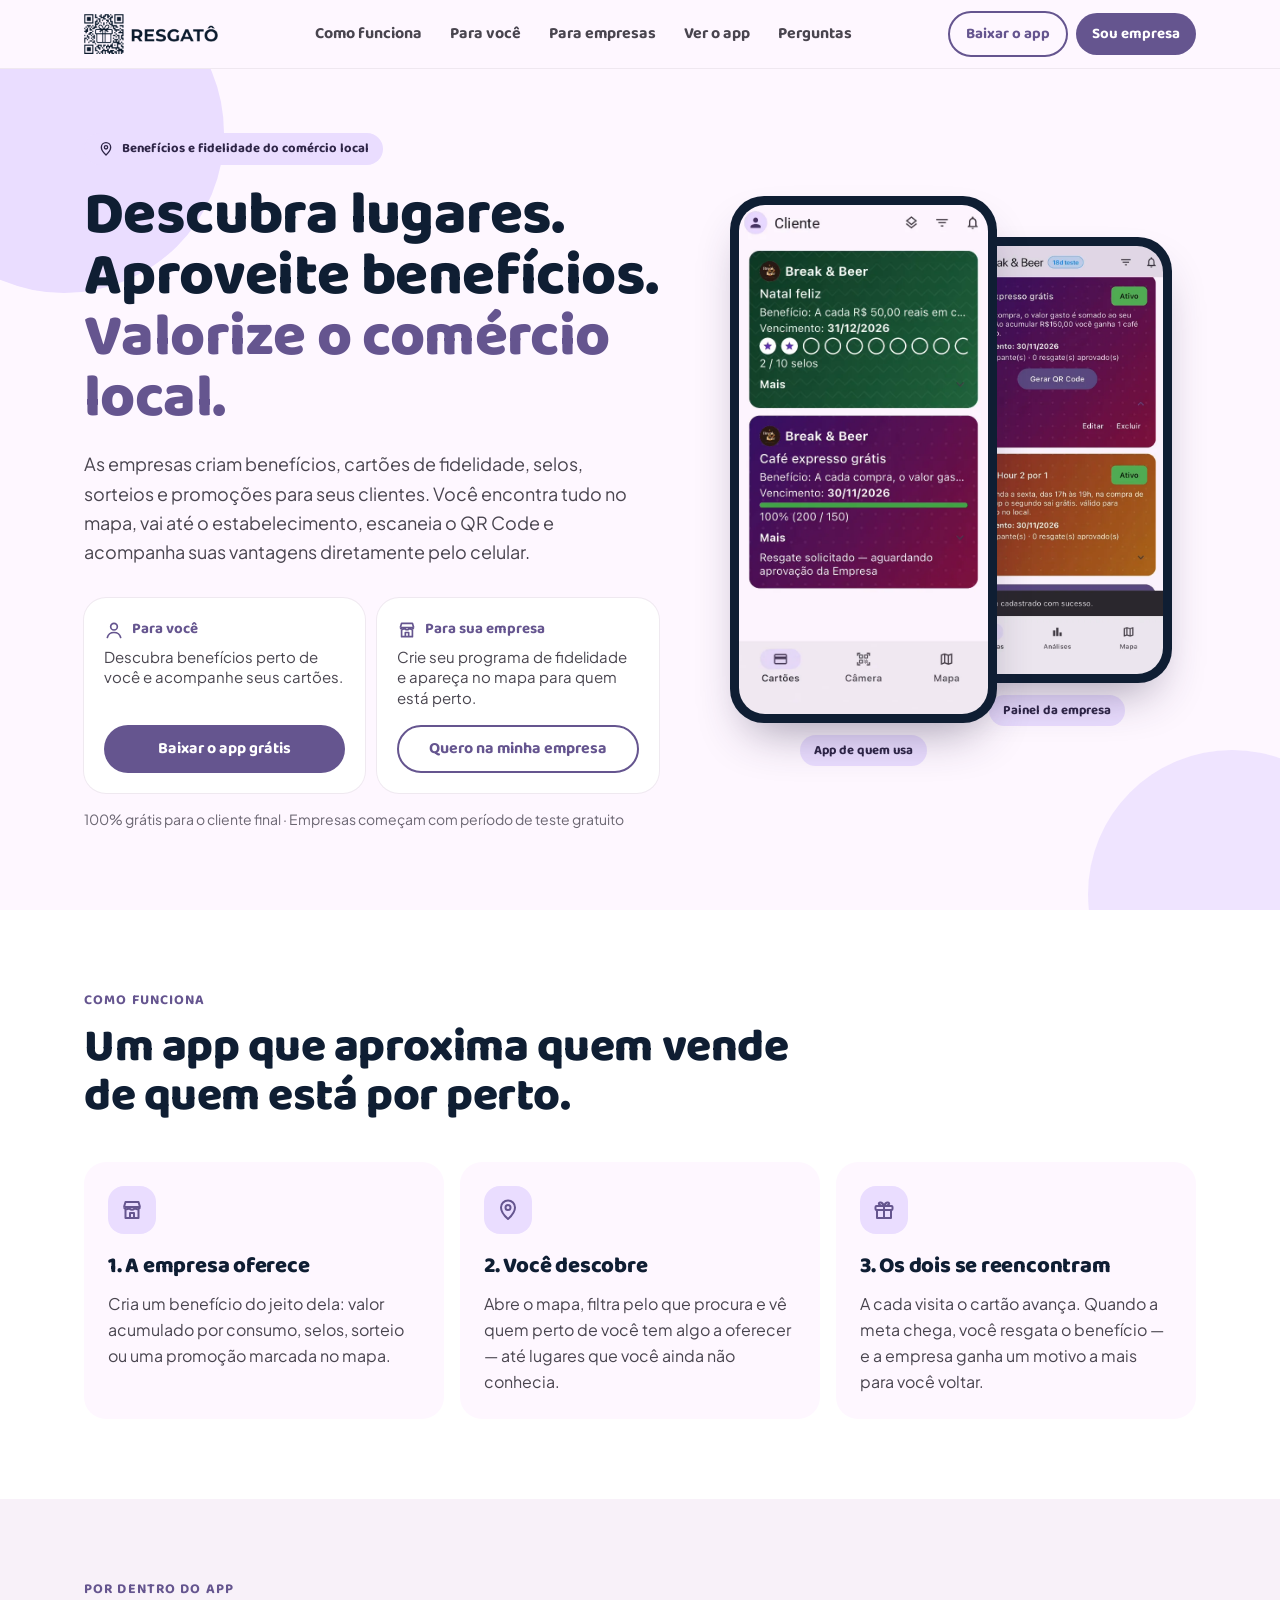
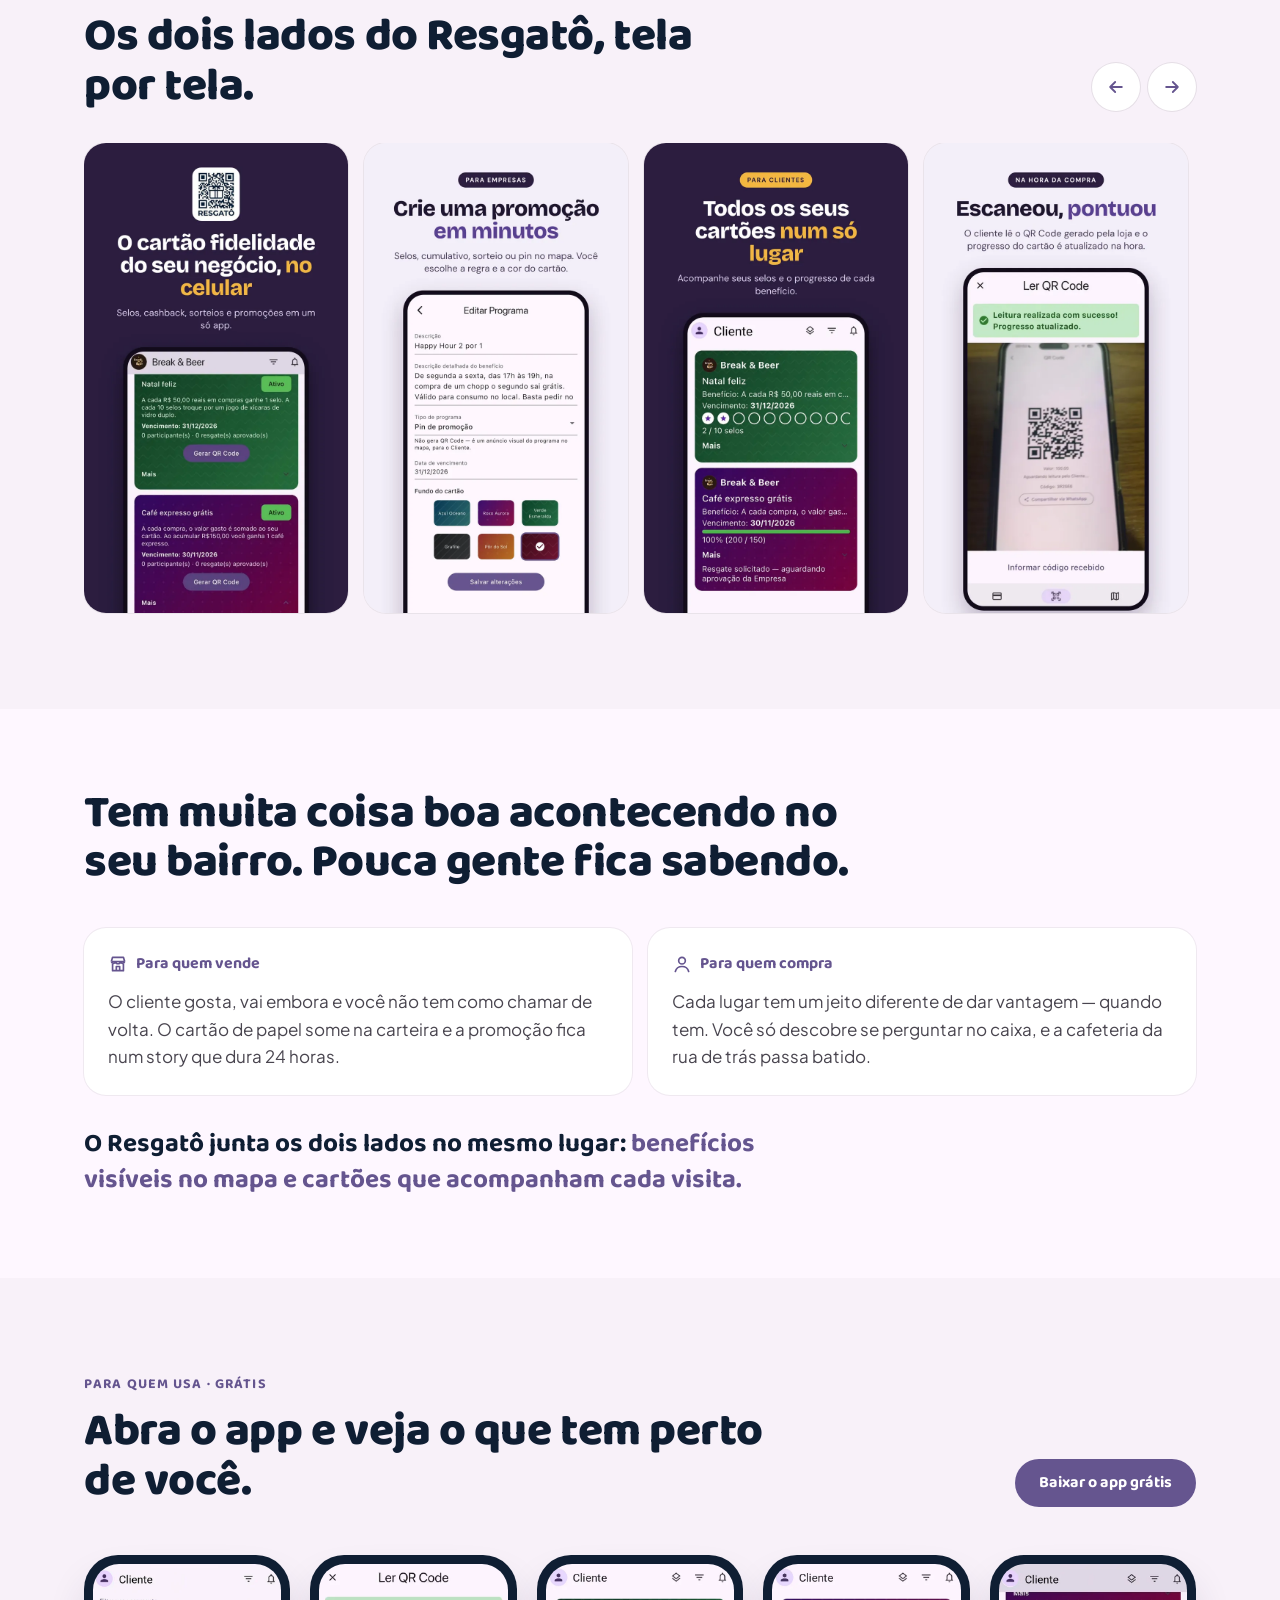
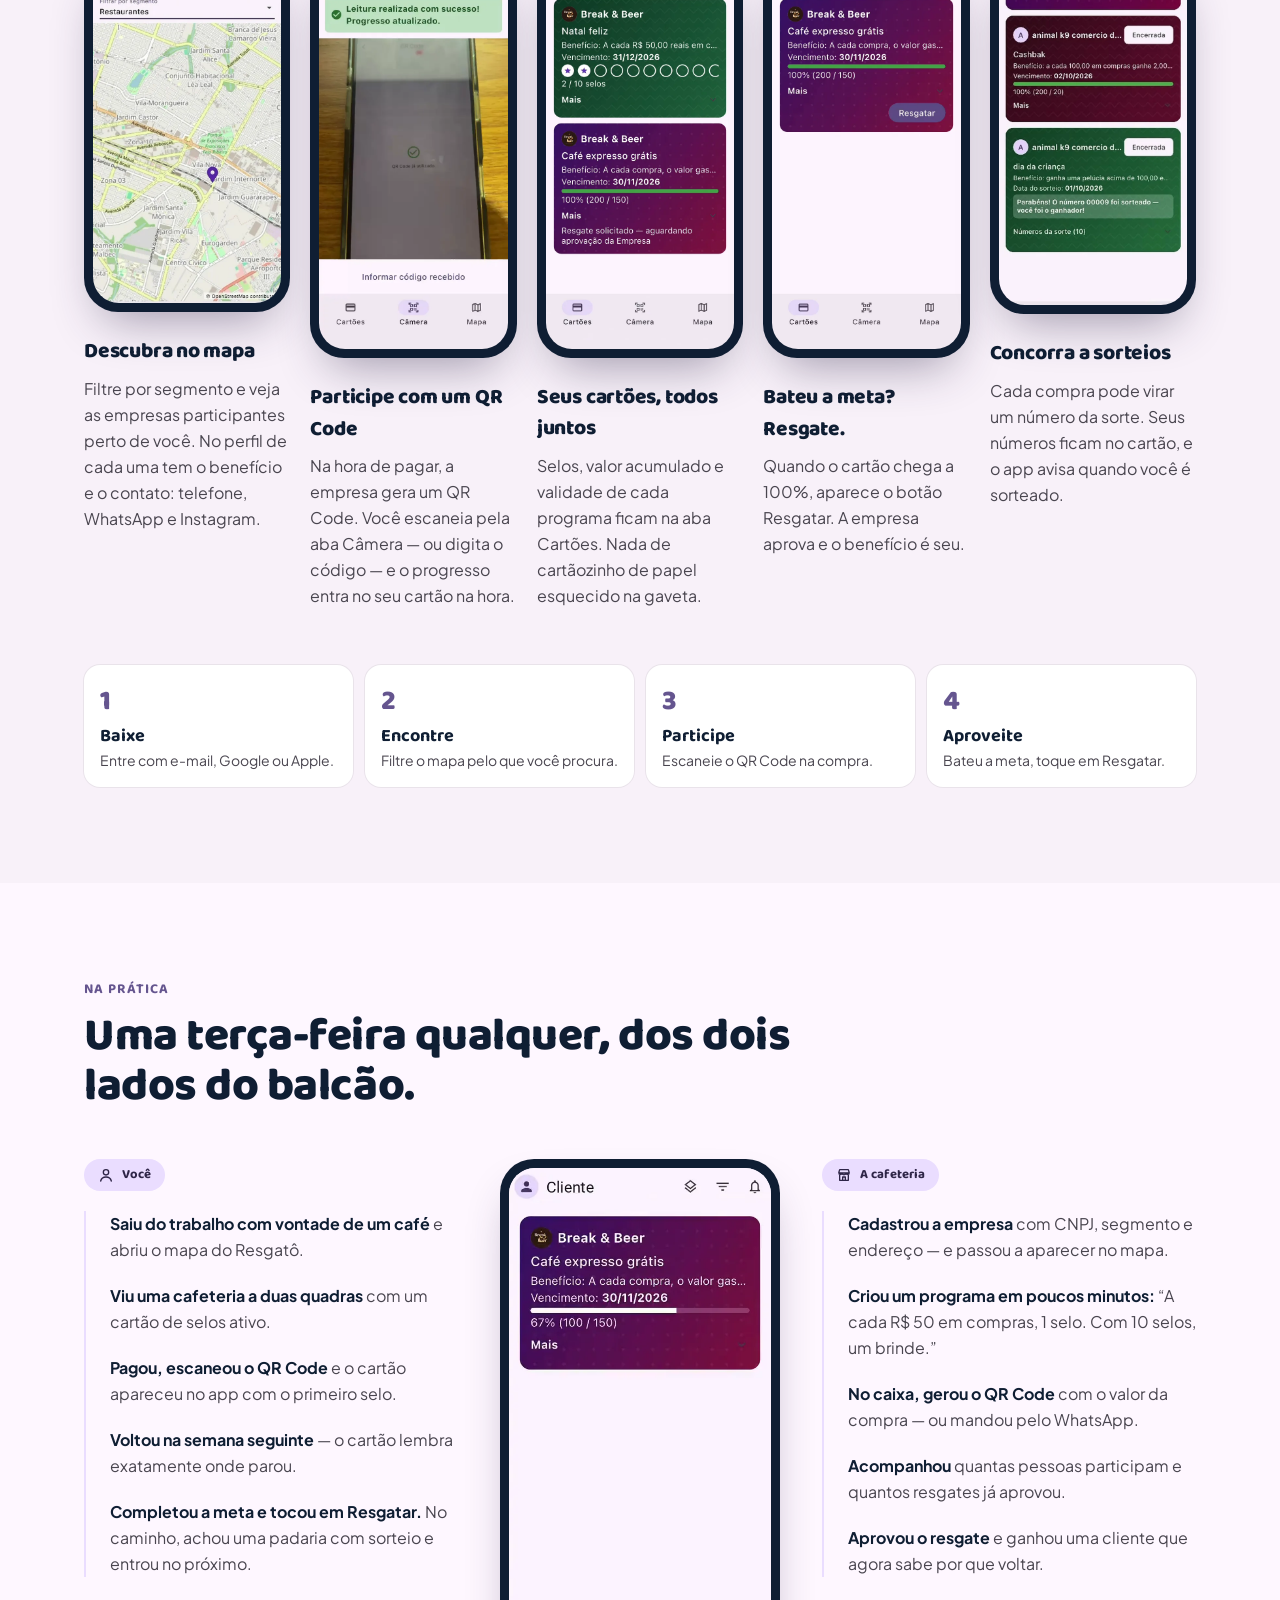
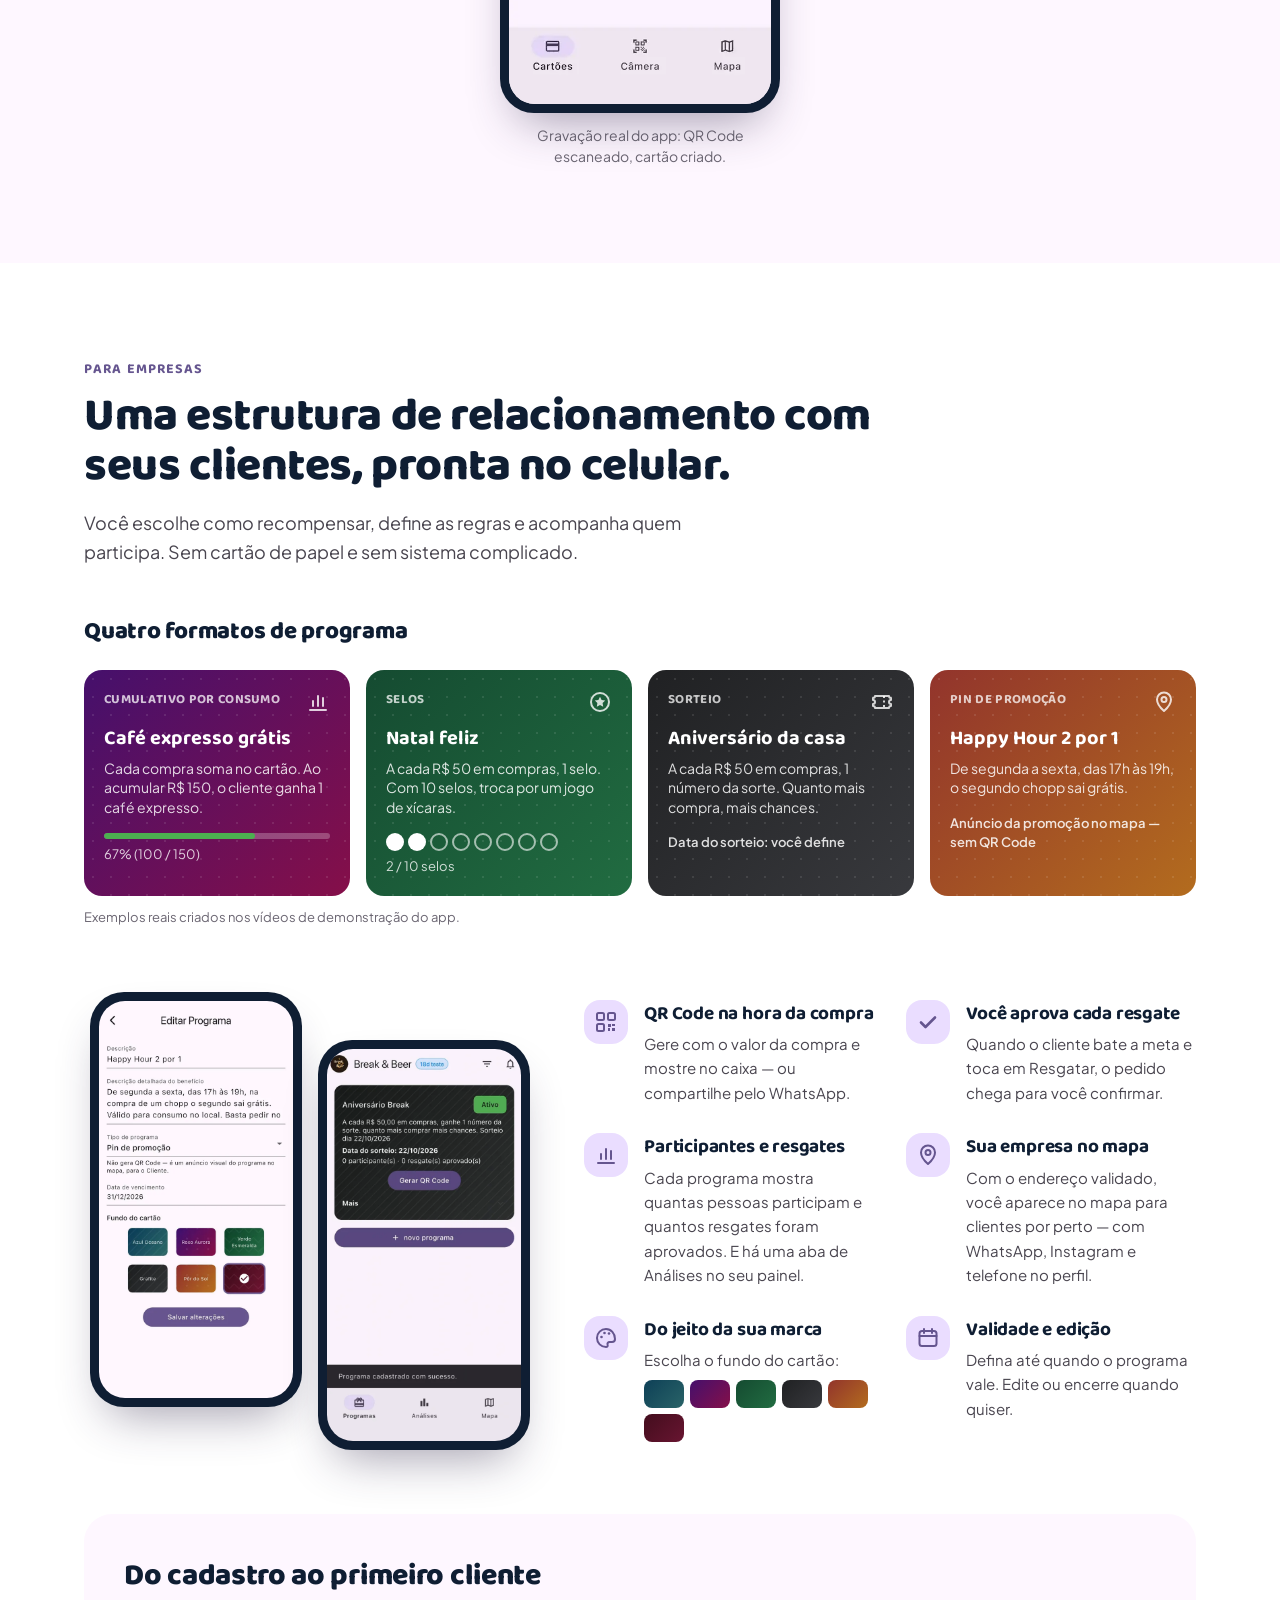
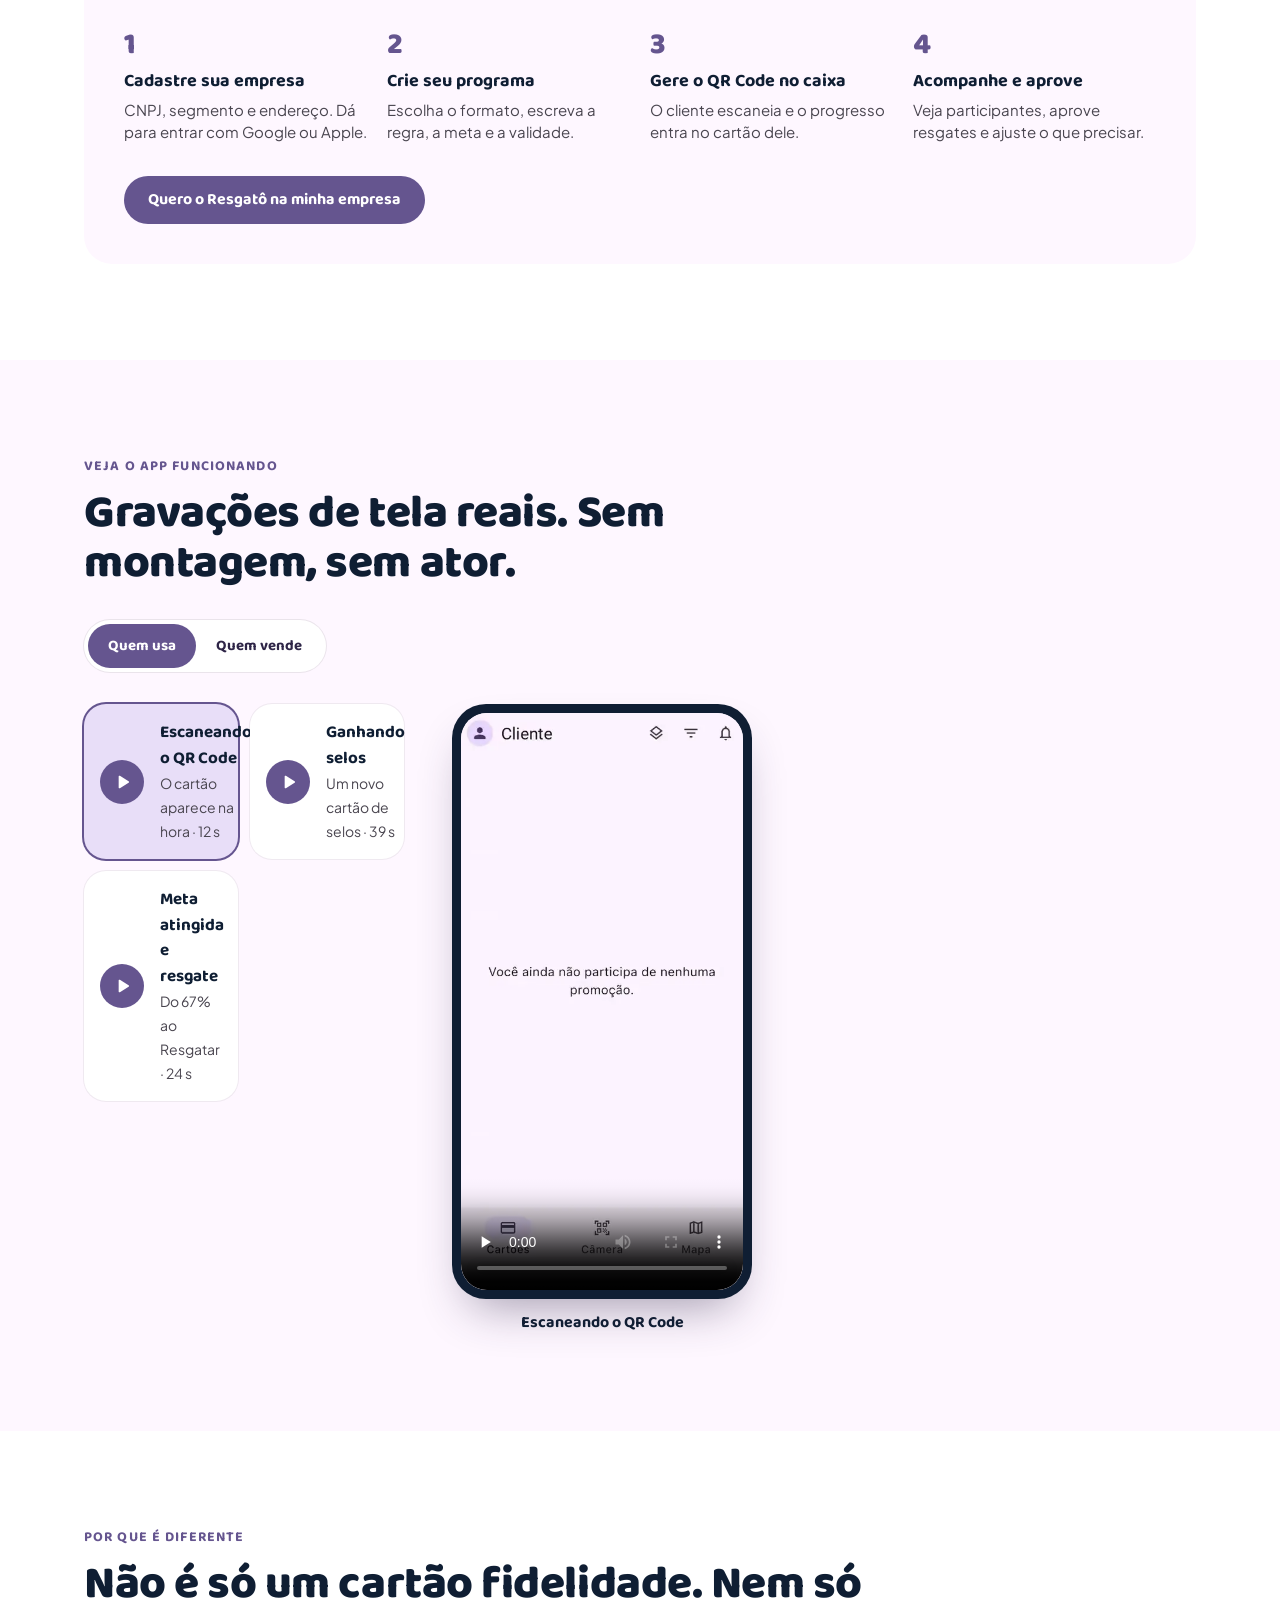
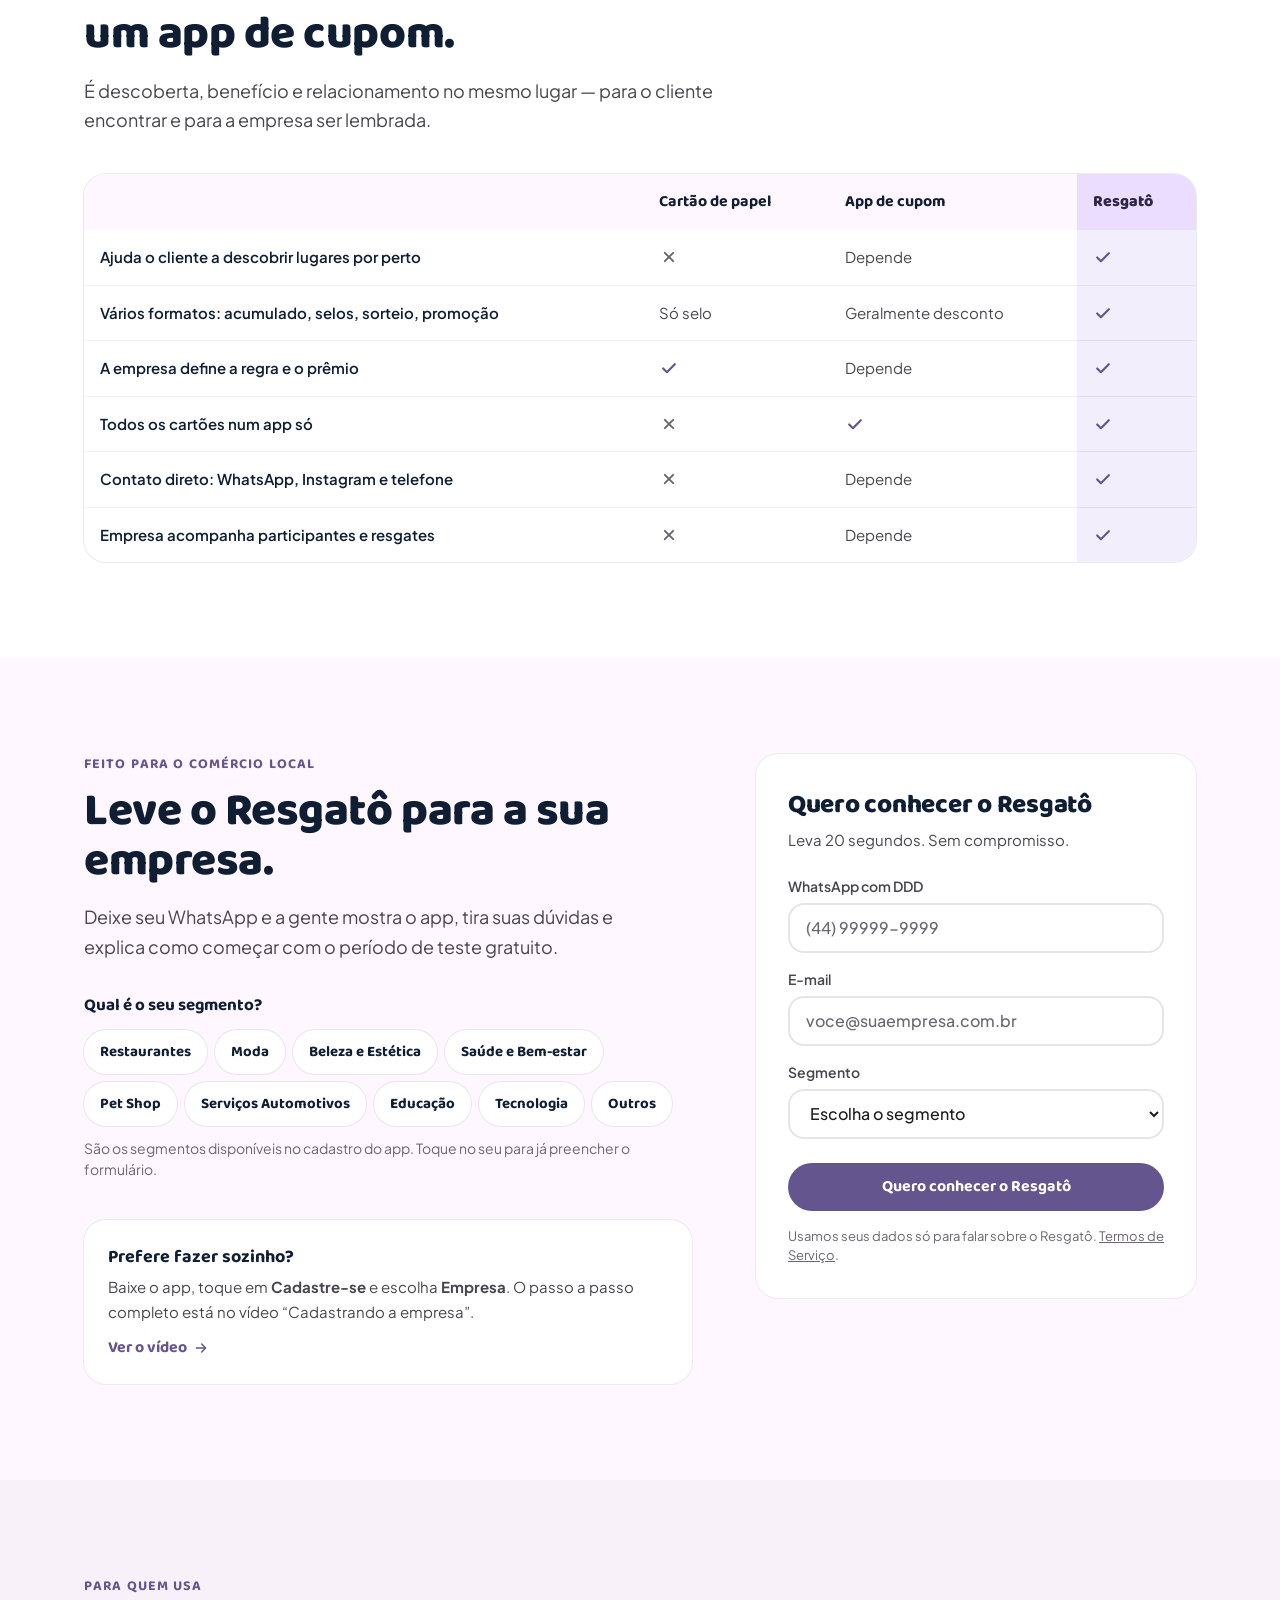
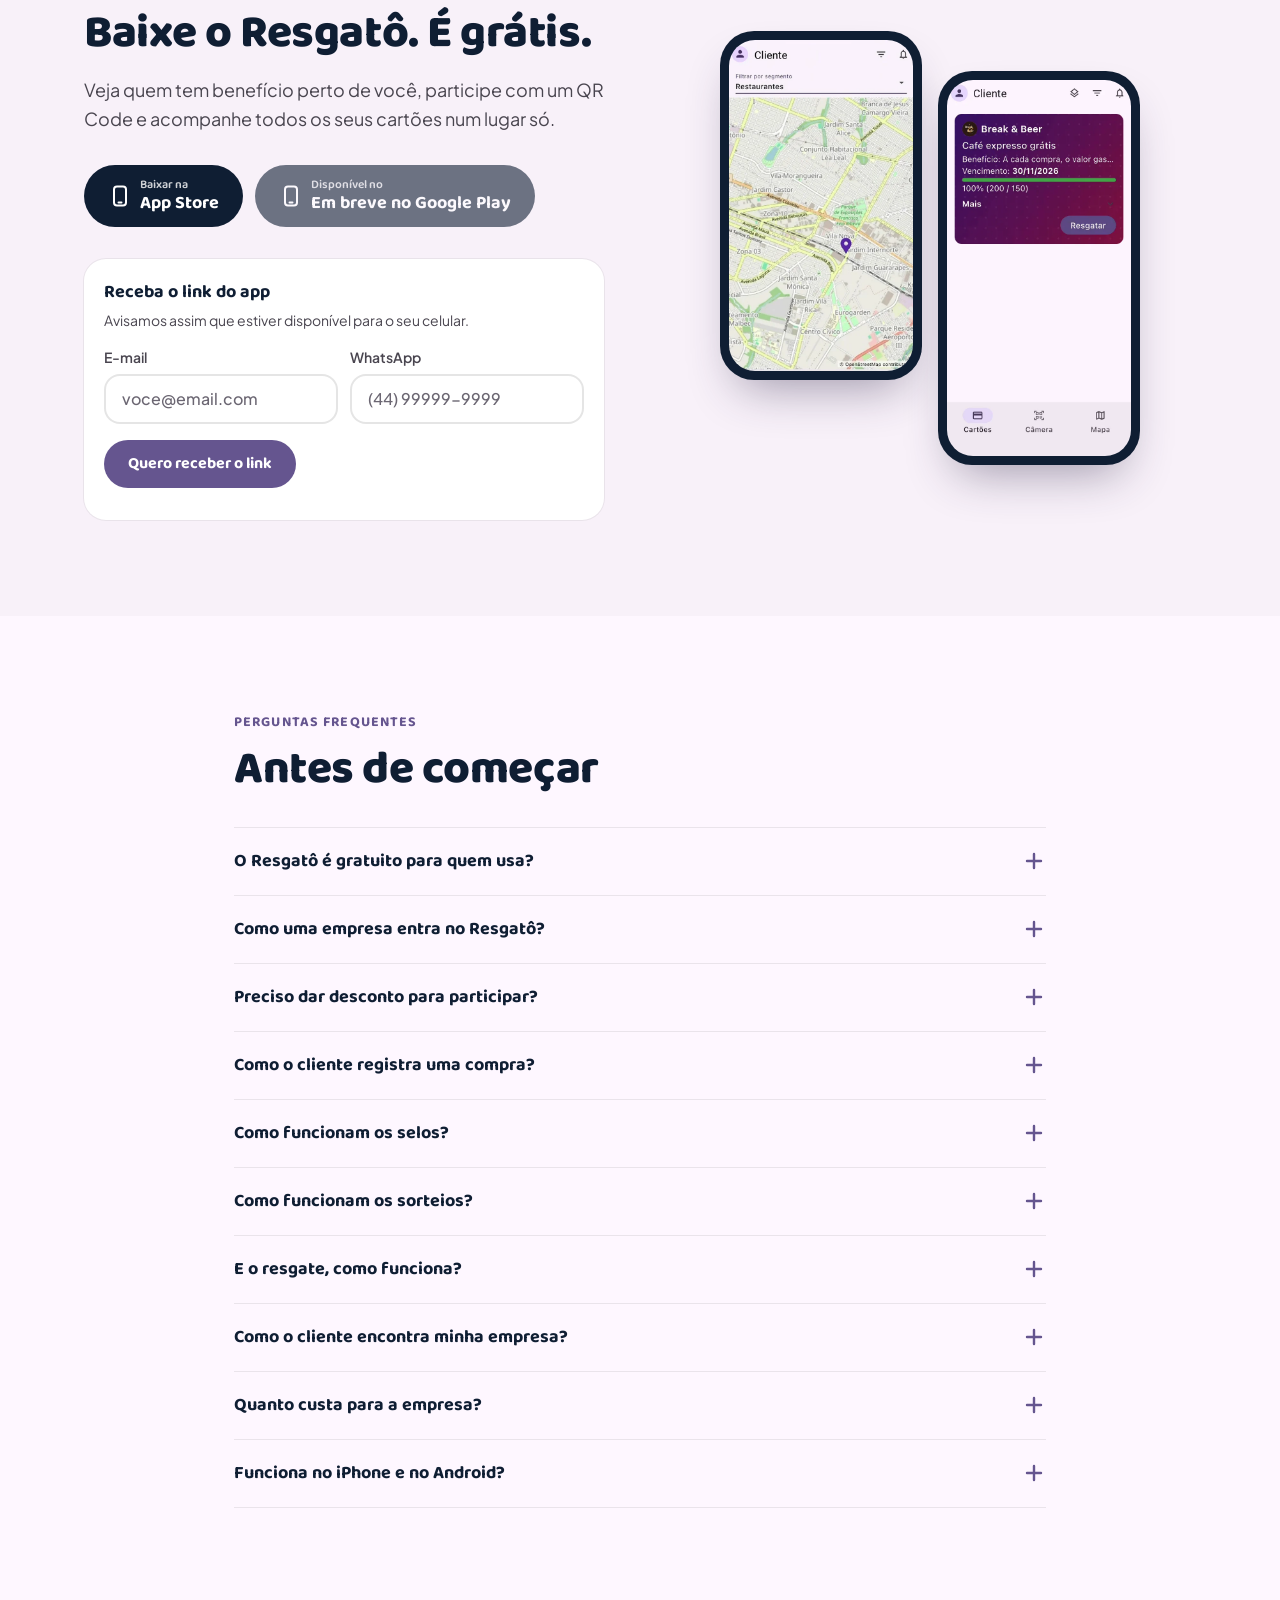
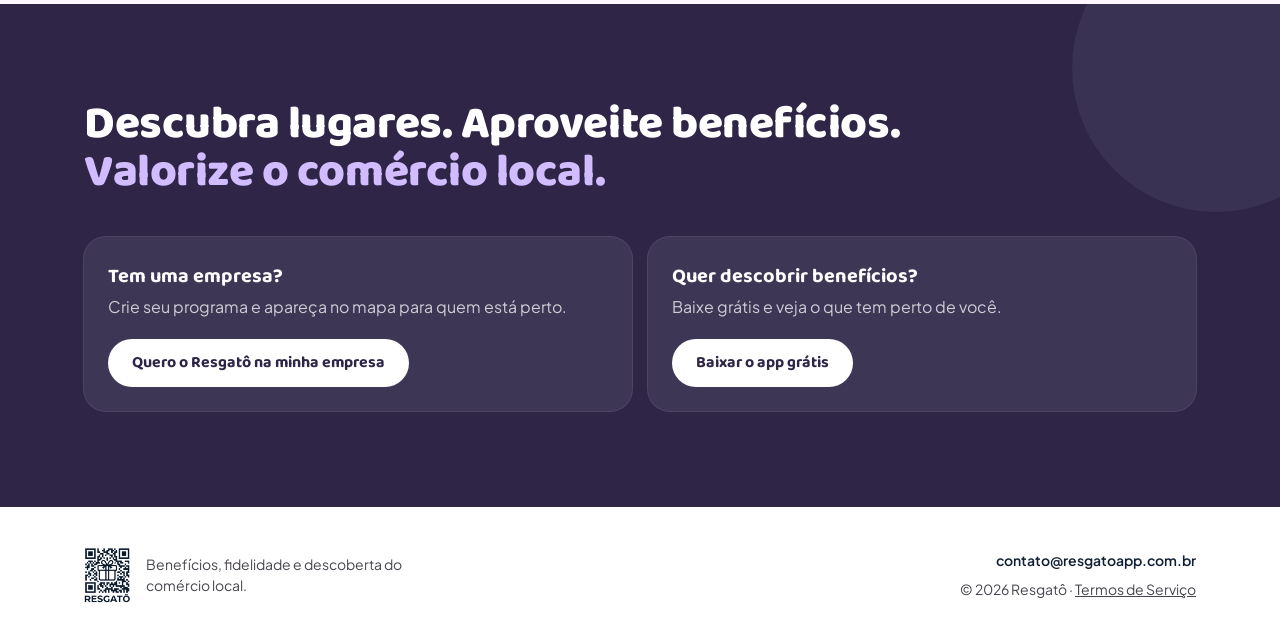
==== commit 82afdf50: "Add files via upload" ====
--- a/index.html
+++ b/index.html
@@ -2,944 +2,629 @@
 <html lang="pt-BR">
 <head>
 <meta charset="UTF-8">
-<meta name="viewport" content="width=device-width, initial-scale=1.0">
-<title>Resgatô — Tem desconto bom perto de você</title>
-<meta name="description" content="Resgatô é o mapa de promoções, cashback e fidelidade das lojas perto de você. 100% grátis pro cliente final.">
+<meta name="viewport" content="width=device-width, initial-scale=1">
+<title>Resgatô — Benefícios e fidelidade do comércio perto de você</title>
+<meta name="description" content="Empresas criam benefícios, cartões fidelidade, selos, sorteios e promoções. Você descobre no mapa, participa com um QR Code e acompanha tudo no app. Grátis para quem usa.">
+<link rel="canonical" href="https://www.resgatoapp.com.br/">
+<meta name="theme-color" content="#FEF7FF">
+
+<meta property="og:type" content="website">
+<meta property="og:locale" content="pt_BR">
+<meta property="og:site_name" content="Resgatô">
+<meta property="og:url" content="https://www.resgatoapp.com.br/">
+<meta property="og:title" content="Resgatô — O que tem de bom perto de você, num app só">
+<meta property="og:description" content="Benefícios, cartões fidelidade, selos e sorteios dos negócios perto de você. Grátis para quem usa. Para empresas: crie seu programa em minutos.">
+<meta property="og:image" content="https://www.resgatoapp.com.br/assets/img/og-resgato.jpg">
+<meta property="og:image:width" content="1200">
+<meta property="og:image:height" content="630">
+<meta name="twitter:card" content="summary_large_image">
+
+<link rel="icon" type="image/png" href="assets/img/favicon.png">
+<link rel="apple-touch-icon" href="assets/img/apple-touch-icon.png">
+
 <link rel="preconnect" href="https://fonts.googleapis.com">
 <link rel="preconnect" href="https://fonts.gstatic.com" crossorigin>
-<link href="https://fonts.googleapis.com/css2?family=Baloo+2:wght@500;600;700;800&family=Plus+Jakarta+Sans:wght@400;500;600;700;800&display=swap" rel="stylesheet">
-<style>
-  :root{
-    --bg:#F8F1F9;
-    --bg-alt:#EEE1F8;
-    --surface:#FFFFFF;
-    --ink:#1D1730;
-    --ink-soft:rgba(29,23,48,0.68);
-    --ink-faint:rgba(29,23,48,0.45);
-    --purple:#5A4780;
-    --purple-dark:#3E3159;
-    --purple-light:#E0D1FB;
-    --teal:#1B4550;
-    --teal-2:#20585B;
-    --charcoal:#232227;
-    --green:#3EA442;
-    --whatsapp:#40CA7C;
-    --instagram:#DA4889;
-    --phone-blue:#277EDB;
-    --divider:rgba(29,23,48,0.10);
-    --divider-on-dark:rgba(255,255,255,0.14);
-  }
-  *{box-sizing:border-box;}
-  html{scroll-behavior:smooth;}
-  body{
-    margin:0;
-    background:var(--bg);
-    color:var(--ink);
-    font-family:'Plus Jakarta Sans',sans-serif;
-    -webkit-font-smoothing:antialiased;
-    overflow-x:hidden;
-  }
-  h1,h2,h3{font-family:'Baloo 2',sans-serif;font-weight:800;letter-spacing:0;line-height:1.05;margin:0;}
-  a{color:inherit;}
-  img,svg{display:block;max-width:100%;}
-  button{font-family:inherit;cursor:pointer;}
-  :focus-visible{outline:3px solid var(--purple);outline-offset:3px;}
-
-  .wrap{max-width:1120px;margin:0 auto;padding:0 24px;}
-
-  /* ---------- NAV ---------- */
-  nav{
-    position:sticky;top:0;z-index:50;
-    background:rgba(248,241,249,0.92);
-    backdrop-filter:blur(8px);
-    border-bottom:1px solid var(--divider);
-  }
-  .nav-inner{display:flex;align-items:center;justify-content:space-between;padding:10px 24px;max-width:1120px;margin:0 auto;}
-  .logo{display:flex;align-items:center;gap:9px;}
-  .logo-mark-img{height:60px;width:auto;border-radius:12px;box-shadow:0 4px 14px rgba(90,71,128,0.25),0 0 0 2px var(--purple-light);}
-  .footer-logo{height:72px;box-shadow:0 4px 14px rgba(0,0,0,0.35),0 0 0 2px rgba(255,255,255,0.25);}
-  .nav-cta{
-    background:var(--purple);color:#fff;border:none;
-    padding:11px 22px;border-radius:100px;font-weight:800;font-size:14px;
-    font-family:'Baloo 2',sans-serif;
-    box-shadow:0 4px 0 var(--purple-dark);
-    transition:transform .15s ease;
-  }
-  .nav-cta:hover{transform:translateY(-2px);}
-
-  /* ---------- HERO ---------- */
-  .hero{
-    position:relative;
-    padding:56px 0 60px;
-    background:
-      radial-gradient(circle at 90% 6%, rgba(90,71,128,0.10), transparent 45%),
-      radial-gradient(circle at 2% 90%, rgba(62,164,66,0.08), transparent 40%),
-      var(--bg);
-    overflow:hidden;
-  }
-  .hero-grid{display:grid;grid-template-columns:1.05fr 0.95fr;gap:52px;align-items:center;}
-  .badge-tag{
-    display:inline-flex;align-items:center;gap:8px;
-    background:var(--purple-light);
-    color:var(--purple-dark);
-    font-family:'Baloo 2',sans-serif;font-weight:700;font-size:13px;
-    padding:8px 16px;border-radius:100px;margin-bottom:22px;
-  }
-  .hero h1{font-size:clamp(34px,4.8vw,54px);color:var(--ink);}
-  .hero h1 .l2{color:var(--purple);display:block;}
-  .hero p.lead{
-    font-size:18px;line-height:1.55;color:var(--ink-soft);
-    margin:22px 0 30px;max-width:480px;
-  }
-
-  .waitlist-form{display:flex;flex-direction:column;gap:12px;max-width:460px;}
-  .role-toggle{display:flex;gap:8px;}
-  .role-toggle label{
-    flex:1;text-align:center;cursor:pointer;
-    display:flex;align-items:center;justify-content:center;
-    background:var(--surface);
-    border:2px solid var(--divider);
-    color:var(--ink-soft);
-    border-radius:100px;
-    padding:10px 14px;
-    font-family:'Baloo 2',sans-serif;font-weight:700;font-size:13.5px;
-    transition:all .15s ease;
-  }
-  .role-toggle input{position:absolute;opacity:0;width:0;height:0;}
-  .role-toggle label:has(input:checked){
-    background:var(--purple);border-color:var(--purple);color:#fff;
-  }
-  .field-row{display:flex;gap:10px;flex-wrap:wrap;}
-  .waitlist-form input[type=email],
-  .waitlist-form input[type=tel]{
-    flex:1 1 200px;
-    background:var(--surface);
-    border:2px solid var(--divider);
-    border-radius:100px;
-    padding:14px 20px;
-    font-size:15px;font-weight:600;color:var(--ink);
-    font-family:'Plus Jakarta Sans',sans-serif;
-  }
-  .waitlist-form input:focus{border-color:var(--purple);}
-  .waitlist-form input[type=email]::placeholder,
-  .waitlist-form input[type=tel]::placeholder{color:var(--ink-faint);}
-  .btn-primary{
-    background:var(--purple);
-    color:#fff;
-    border:none;
-    border-radius:100px;
-    padding:14px 26px;
-    font-family:'Baloo 2',sans-serif;font-weight:800;font-size:15px;
-    box-shadow:0 5px 0 var(--purple-dark);
-    transition:transform .15s ease, box-shadow .15s ease;
-    white-space:nowrap;
-  }
-  .btn-primary:hover{transform:translateY(-2px);box-shadow:0 7px 0 var(--purple-dark);}
-  .btn-primary:active{transform:translateY(1px);box-shadow:0 3px 0 var(--purple-dark);}
-  .btn-primary:disabled{opacity:0.6;cursor:default;transform:none;}
-
-  .form-note{font-size:13px;color:var(--ink-faint);margin-top:12px;}
-  .form-note strong{color:var(--purple);}
-
-  .form-success{
-    display:none;align-items:center;gap:10px;
-    background:var(--purple-light);
-    border:1.5px solid var(--purple);
-    color:var(--purple-dark);
-    padding:14px 18px;border-radius:14px;
-    font-family:'Baloo 2',sans-serif;font-weight:700;font-size:14px;
-    max-width:460px;
-  }
-
-  /* ---------- PHONE MOCK (hero visual, mirrors real app) ---------- */
-  .hero-visual{position:relative;display:flex;justify-content:center;align-items:center;}
-  .phone-shell{
-    width:308px;
-    background:var(--bg);
-    border-radius:32px;
-    padding:10px;
-    box-shadow:0 30px 60px rgba(29,23,48,0.28);
-    border:1px solid rgba(29,23,48,0.06);
-    position:relative;z-index:3;
-    transform:rotate(-2deg);
-  }
-  .phone-topbar{
-    display:flex;align-items:center;gap:10px;
-    padding:10px 8px 14px;
-  }
-  .phone-topbar .av{width:30px;height:30px;border-radius:50%;background:var(--purple-light);flex-shrink:0;}
-  .phone-topbar .nm{font-family:'Baloo 2',sans-serif;font-weight:700;font-size:13.5px;color:var(--ink);flex:1;}
-  .phone-topbar .bell{
-    width:26px;height:26px;border-radius:50%;background:var(--surface);
-    display:flex;align-items:center;justify-content:center;font-size:12px;position:relative;
-  }
-  .phone-topbar .bell::after{
-    content:'';position:absolute;top:-1px;right:-1px;width:8px;height:8px;border-radius:50%;
-    background:#E23B3B;border:1.5px solid var(--bg);
-  }
-  .app-card{border-radius:18px;padding:16px 16px 18px;margin-bottom:12px;position:relative;overflow:hidden;}
-  .app-card.teal{
-    background:linear-gradient(135deg,#20585B 0%,#153A44 100%);
-    color:#fff;
-  }
-  .app-card.charcoal{
-    background:linear-gradient(135deg,#302E36 0%,#201F24 100%);
-    color:#fff;
-  }
-  .app-card .biz{display:flex;align-items:center;gap:9px;margin-bottom:10px;}
-  .app-card .biz .dot{width:26px;height:26px;border-radius:50%;background:rgba(255,255,255,0.16);flex-shrink:0;}
-  .app-card .biz .nm{font-family:'Baloo 2',sans-serif;font-weight:700;font-size:14px;}
-  .app-card p{margin:0 0 4px;font-size:12px;line-height:1.4;color:rgba(255,255,255,0.72);}
-  .app-card .selos{display:flex;gap:5px;margin:10px 0 8px;}
-  .app-card .selos span{
-    width:20px;height:20px;border-radius:50%;
-    display:flex;align-items:center;justify-content:center;font-size:10px;flex-shrink:0;
-  }
-  .app-card .selos span.on{background:var(--purple);color:#fff;}
-  .app-card .selos span.off{border:1.5px solid rgba(255,255,255,0.4);}
-  .app-card .progress-track{
-    height:6px;border-radius:100px;background:rgba(255,255,255,0.14);margin:12px 0 8px;overflow:hidden;
-  }
-  .app-card .progress-fill{height:100%;background:var(--green);border-radius:100px;width:78%;}
-  .app-card .foot-row{display:flex;align-items:center;justify-content:space-between;margin-top:6px;}
-  .app-card .foot-row .pct{font-size:12px;color:rgba(255,255,255,0.72);}
-  .app-card .resgatar{
-    background:var(--purple);color:#fff;border:none;border-radius:100px;
-    padding:8px 16px;font-family:'Baloo 2',sans-serif;font-weight:700;font-size:12.5px;
-  }
-  .phone-navbar{
-    display:flex;align-items:center;justify-content:space-around;
-    padding:12px 4px 6px;margin-top:4px;
-  }
-  .phone-navbar .nb{display:flex;flex-direction:column;align-items:center;gap:4px;padding:6px 12px;border-radius:14px;}
-  .phone-navbar .nb.active{background:var(--purple-light);}
-  .phone-navbar .nb .ic{font-size:16px;}
-  .phone-navbar .nb .lb{font-size:9.5px;font-family:'Baloo 2',sans-serif;font-weight:700;color:var(--ink-soft);}
-  .float-pin{
-    position:absolute;z-index:4;
-    font-family:'Baloo 2',sans-serif;font-weight:800;font-size:12.5px;
-    background:var(--surface);color:var(--purple-dark);
-    padding:10px 16px;border-radius:14px;
-    box-shadow:0 10px 24px rgba(29,23,48,0.18);
-    border:1.5px solid var(--purple-light);
-    transform:rotate(5deg);
-  }
-  .float-pin.p2{bottom:24px;left:-28px;transform:rotate(-6deg);}
-  @media (max-width:640px){
-    .float-pin.p2{left:-6px;}
-    .phone-shell{width:270px;}
-  }
-
-  .section-divider{height:64px;}
-
-  /* ---------- SECTION GENERIC ---------- */
-  section{padding:78px 0;}
-  .section-alt{background:var(--bg-alt);}
-  .section-dark{background:var(--teal);color:#fff;}
-  .eyebrow-pill{
-    display:inline-block;font-family:'Baloo 2',sans-serif;font-weight:700;font-size:13px;
-    background:var(--purple-light);color:var(--purple-dark);padding:6px 14px;border-radius:100px;margin-bottom:16px;
-  }
-  .section-dark .eyebrow-pill{background:rgba(255,255,255,0.14);color:#fff;}
-  .section-title{font-size:clamp(27px,3.8vw,42px);margin-bottom:14px;max-width:680px;color:var(--ink);}
-  .section-dark .section-title{color:#fff;}
-  .section-lead{font-size:16px;line-height:1.6;max-width:600px;color:var(--ink-soft);}
-  .section-dark .section-lead{color:rgba(255,255,255,0.78);}
-
-  /* ---------- PROBLEM / SOLUTION ---------- */
-  .flip-grid{display:grid;grid-template-columns:1fr 1fr;gap:24px;margin-top:44px;}
-  .flip-card{
-    border-radius:20px;padding:28px;
-    background:var(--surface);
-    box-shadow:0 4px 20px rgba(29,23,48,0.06);
-  }
-  .flip-card h3{font-family:'Baloo 2',sans-serif;font-size:19px;margin-bottom:16px;color:var(--ink);}
-  .flip-card ul{margin:0;padding:0;list-style:none;}
-  .flip-card li{
-    padding:10px 0;border-top:1px solid var(--divider);
-    font-size:15px;line-height:1.5;color:var(--ink-soft);
-    display:flex;gap:10px;
-  }
-  .flip-card li:first-child{border-top:none;}
-  .flip-card.bad li::before{content:'✕';color:#B5453B;font-weight:800;flex-shrink:0;}
-  .flip-card.good li::before{content:'✓';color:var(--purple);font-weight:800;flex-shrink:0;}
-  @media (max-width:720px){.flip-grid{grid-template-columns:1fr;}}
-
-  /* ---------- HOW IT WORKS ---------- */
-  .steps{display:grid;grid-template-columns:repeat(4,1fr);gap:2px;margin-top:48px;background:var(--divider);border-radius:20px;overflow:hidden;}
-  .step{
-    background:var(--surface);
-    padding:28px 22px 30px;
-    position:relative;
-  }
-  .step .num{
-    font-family:'Baloo 2',sans-serif;font-size:32px;color:var(--purple);
-    margin-bottom:10px;
-  }
-  .step h4{font-family:'Baloo 2',sans-serif;font-size:16.5px;margin:0 0 8px;color:var(--ink);}
-  .step p{font-size:14px;line-height:1.5;color:var(--ink-soft);margin:0;}
-  @media (max-width:900px){.steps{grid-template-columns:1fr 1fr;}}
-  @media (max-width:520px){.steps{grid-template-columns:1fr;}}
-
-  /* ---------- CATEGORIES ---------- */
-  .chips{display:flex;flex-wrap:wrap;gap:12px;margin-top:36px;}
-  .chip{
-    background:var(--surface);color:var(--ink);
-    border-radius:100px;padding:10px 18px;
-    font-family:'Baloo 2',sans-serif;font-weight:700;font-size:14px;
-    box-shadow:0 2px 10px rgba(29,23,48,0.06);
-  }
-
-  /* ---------- BENEFIT TYPES ---------- */
-  .benefit-grid{display:grid;grid-template-columns:repeat(4,1fr);gap:20px;margin-top:44px;}
-  .benefit-card{
-    border-radius:18px;padding:24px 22px;position:relative;overflow:hidden;
-  }
-  .benefit-card.white{background:var(--surface);box-shadow:0 4px 20px rgba(29,23,48,0.06);}
-  .benefit-card.teal{background:linear-gradient(135deg,#20585B 0%,#153A44 100%);color:#fff;}
-  .benefit-card.charcoal{background:linear-gradient(135deg,#302E36 0%,#201F24 100%);color:#fff;}
-  .benefit-card .ic{
-    width:42px;height:42px;border-radius:12px;background:var(--purple-light);color:var(--purple-dark);
-    display:flex;align-items:center;justify-content:center;font-size:19px;margin-bottom:16px;
-  }
-  .benefit-card.teal .ic,.benefit-card.charcoal .ic{background:rgba(255,255,255,0.14);color:#fff;}
-  .benefit-card h4{font-family:'Baloo 2',sans-serif;font-size:16px;margin:0 0 8px;color:var(--ink);}
-  .benefit-card.teal h4,.benefit-card.charcoal h4{color:#fff;}
-  .benefit-card p{font-size:13.5px;line-height:1.55;color:var(--ink-soft);margin:0;}
-  .benefit-card.teal p,.benefit-card.charcoal p{color:rgba(255,255,255,0.72);}
-  .benefit-card .mini-selos{display:flex;gap:4px;margin-top:12px;}
-  .benefit-card .mini-selos span{width:14px;height:14px;border-radius:50%;flex-shrink:0;}
-  .benefit-card .mini-selos span.on{background:var(--purple);}
-  .benefit-card .mini-selos span.off{border:1.5px solid rgba(255,255,255,0.4);}
-  .benefit-card .mini-bar{height:5px;border-radius:100px;background:rgba(255,255,255,0.14);margin-top:14px;overflow:hidden;}
-  .benefit-card .mini-bar i{display:block;height:100%;width:70%;background:var(--green);}
-  @media (max-width:900px){.benefit-grid{grid-template-columns:1fr 1fr;}}
-  @media (max-width:520px){.benefit-grid{grid-template-columns:1fr;}}
-
-  /* ---------- DISCOVERY / VITRINE ---------- */
-  .vitrine-split{display:grid;grid-template-columns:1fr 1fr;gap:52px;align-items:center;margin-top:44px;}
-  .vitrine-card{
-    background:var(--surface);color:var(--ink);border-radius:22px;padding:26px;
-    box-shadow:0 10px 34px rgba(29,23,48,0.10);
-  }
-  .vitrine-card .row{display:flex;align-items:center;gap:12px;margin-bottom:18px;}
-  .vitrine-card .av{width:48px;height:48px;border-radius:50%;background:var(--purple-light);flex-shrink:0;border:2.5px solid var(--purple);}
-  .vitrine-card .nm{font-family:'Baloo 2',sans-serif;font-weight:700;font-size:16px;}
-  .vitrine-card .ct{font-size:12.5px;color:var(--ink-faint);}
-  .vitrine-card .promo{
-    background:var(--bg-alt);color:var(--ink);border-radius:12px;padding:12px 14px;
-    font-family:'Baloo 2',sans-serif;font-weight:700;font-size:14px;margin-bottom:18px;
-  }
-  .vitrine-icons{display:flex;gap:10px;}
-  .vitrine-icons span{
-    width:42px;height:42px;border-radius:50%;display:flex;align-items:center;justify-content:center;
-    font-size:18px;color:#fff;
-  }
-  .vitrine-icons .wa{background:var(--whatsapp);}
-  .vitrine-icons .ig{background:linear-gradient(135deg,var(--instagram),#F0975A);}
-  .vitrine-icons .ph{background:var(--phone-blue);}
-  .vitrine-text ol{margin:0;padding:0;list-style:none;counter-reset:v;}
-  .vitrine-text li{
-    counter-increment:v;
-    display:flex;gap:14px;padding:14px 0;border-top:1px solid var(--divider-on-dark);
-  }
-  .vitrine-text li:first-child{border-top:none;padding-top:0;}
-  .vitrine-text li::before{
-    content:counter(v);
-    font-family:'Baloo 2',sans-serif;font-size:19px;color:var(--purple-light);
-    flex-shrink:0;width:28px;
-  }
-  .vitrine-text strong{display:block;font-family:'Baloo 2',sans-serif;font-size:15.5px;color:#fff;margin-bottom:3px;}
-  .vitrine-text span{font-size:14px;line-height:1.5;color:rgba(255,255,255,0.72);}
-  @media (max-width:820px){.vitrine-split{grid-template-columns:1fr;}}
-
-  /* ---------- FOR TWO SIDES ---------- */
-  .split{display:grid;grid-template-columns:1fr 1fr;gap:0;border-radius:24px;overflow:hidden;margin-top:20px;box-shadow:0 10px 34px rgba(29,23,48,0.08);}
-  .split > div{padding:40px 34px;}
-  .split .consumidor{background:var(--surface);color:var(--ink);}
-  .split .lojista{background:var(--charcoal);color:#fff;}
-  .split h3{font-family:'Baloo 2',sans-serif;font-size:23px;margin-bottom:14px;}
-  .split .price{font-family:'Baloo 2',sans-serif;font-weight:800;font-size:27px;margin:14px 0;}
-  .split .consumidor .price{color:var(--purple);}
-  .split .lojista .price{color:var(--purple-light);}
-  .split ul{margin:16px 0 24px;padding:0;list-style:none;}
-  .split li{padding:8px 0;font-size:14.5px;display:flex;gap:8px;align-items:flex-start;}
-  .split .consumidor li{border-top:1px solid var(--divider);}
-  .split .lojista li{border-top:1px solid rgba(255,255,255,0.12);}
-  .split li:first-child{border-top:none;}
-  .btn-outline{
-    display:inline-block;border-radius:100px;padding:12px 22px;
-    font-family:'Baloo 2',sans-serif;font-weight:800;font-size:14px;
-    border:2px solid var(--purple);background:transparent;color:var(--purple);
-  }
-  .split .lojista .btn-outline{border-color:var(--purple-light);color:var(--purple-light);}
-  @media (max-width:720px){.split{grid-template-columns:1fr;}}
-
-  /* ---------- PLANS (empresa) ---------- */
-  .plans-grid{display:grid;grid-template-columns:1fr 1fr;gap:22px;margin-top:36px;}
-  .plan-card{
-    background:var(--surface);
-    box-shadow:0 4px 20px rgba(29,23,48,0.06);
-    border-radius:20px;
-    padding:28px 26px;
-  }
-  .plan-card.pro{
-    background:
-      radial-gradient(circle 11px at 0 50%, transparent 11px, var(--surface) 11.5px) left/22px 100% no-repeat,
-      radial-gradient(circle 11px at 100% 50%, transparent 11px, var(--surface) 11.5px) right/22px 100% no-repeat,
-      var(--surface);
-    box-shadow:0 0 0 2px var(--purple),0 8px 24px rgba(90,71,128,0.14);
-    padding-left:38px;padding-right:38px;
-    position:relative;
-  }
-  .plan-tag{
-    display:inline-block;font-family:'Baloo 2',sans-serif;font-weight:700;font-size:12px;
-    padding:5px 12px;border-radius:100px;margin-bottom:14px;
-    background:var(--bg-alt);color:var(--ink-soft);
-  }
-  .plan-card.pro .plan-tag{background:var(--purple);color:#fff;}
-  .plan-card h3{font-family:'Baloo 2',sans-serif;font-size:24px;color:var(--ink);margin-bottom:8px;}
-  .plan-card.pro h3{color:var(--purple);}
-  .plan-desc{font-size:14px;color:var(--ink-soft);margin:0 0 18px;line-height:1.5;}
-  .plan-card ul{list-style:none;margin:0;padding:0;}
-  .plan-card li{
-    padding:9px 0;border-top:1px dashed var(--divider);
-    font-size:14px;line-height:1.5;color:var(--ink-soft);
-  }
-  .plan-card li:first-child{border-top:none;}
-  @media (max-width:720px){.plans-grid{grid-template-columns:1fr;}.plan-card.pro{padding-left:26px;padding-right:26px;}}
-
-  /* ---------- SOCIAL PROOF / COUNTER ---------- */
-  .counter-wrap{
-    display:flex;align-items:center;gap:28px;flex-wrap:wrap;
-    background:var(--surface);
-    box-shadow:0 4px 20px rgba(29,23,48,0.06);
-    border-radius:22px;padding:32px 34px;margin-top:40px;
-  }
-  .counter-num{font-family:'Baloo 2',sans-serif;font-weight:800;font-size:50px;color:var(--purple);}
-  .counter-label{font-family:'Baloo 2',sans-serif;font-size:15px;color:var(--ink-soft);max-width:320px;}
-  .personas{display:grid;grid-template-columns:repeat(3,1fr);gap:20px;margin-top:40px;}
-  .persona-card{
-    background:var(--surface);box-shadow:0 4px 20px rgba(29,23,48,0.06);border-radius:18px;padding:22px;
-  }
-  .persona-avatar{
-    width:44px;height:44px;border-radius:50%;
-    background:var(--purple-light);display:flex;align-items:center;justify-content:center;
-    font-size:19px;margin-bottom:14px;
-  }
-  .persona-card h4{font-family:'Baloo 2',sans-serif;font-size:15.5px;margin:0 0 6px;color:var(--ink);}
-  .persona-card p{font-size:13.5px;line-height:1.5;color:var(--ink-soft);margin:0;}
-  @media (max-width:820px){.personas{grid-template-columns:1fr;}}
-
-  /* ---------- FAQ ---------- */
-  .faq-item{border-bottom:1px solid var(--divider);}
-  .faq-q{
-    width:100%;text-align:left;background:none;border:none;
-    padding:20px 4px;display:flex;justify-content:space-between;align-items:center;
-    font-family:'Baloo 2',sans-serif;font-weight:700;font-size:16px;color:var(--ink);
-    gap:16px;
-  }
-  .faq-q .icon{font-family:'Baloo 2',sans-serif;font-size:20px;color:var(--purple);transition:transform .2s ease;flex-shrink:0;}
-  .faq-item.open .faq-q .icon{transform:rotate(45deg);}
-  .faq-a{max-height:0;overflow:hidden;transition:max-height .25s ease;}
-  .faq-a p{padding:0 4px 20px;margin:0;font-size:14.5px;line-height:1.6;color:var(--ink-soft);max-width:640px;}
-
-  /* ---------- FINAL CTA ---------- */
-  .final-cta{
-    text-align:center;padding:88px 0;
-    background:linear-gradient(160deg,#20585B 0%,#153A44 100%);
-    color:#fff;
-  }
-  .final-cta .eyebrow-pill{background:rgba(255,255,255,0.14);color:#fff;}
-  .final-cta h2{font-size:clamp(28px,4.4vw,46px);max-width:760px;margin:0 auto 18px;color:#fff;}
-  .final-cta .waitlist-form{margin:0 auto;}
-  .final-cta .role-toggle label{background:rgba(255,255,255,0.08);border-color:rgba(255,255,255,0.24);color:rgba(255,255,255,0.8);}
-  .final-cta .role-toggle label:has(input:checked){background:var(--purple);border-color:var(--purple);color:#fff;}
-  .final-cta .form-note{text-align:center;color:rgba(255,255,255,0.6);}
-
-  /* ---------- FOOTER ---------- */
-  footer{background:var(--charcoal);padding:36px 0;}
-  .footer-inner{display:flex;justify-content:space-between;align-items:center;flex-wrap:wrap;gap:16px;}
-  footer p{font-size:13px;color:rgba(255,255,255,0.5);margin:0;}
-  footer a{text-decoration:underline;color:rgba(255,255,255,0.75);}
-
-  @media (max-width:900px){
-    .hero-grid{grid-template-columns:1fr;}
-    .hero-visual{order:-1;margin-bottom:26px;}
-  }
-
-  @media (prefers-reduced-motion: reduce){
-    *{transition:none !important; scroll-behavior:auto !important;}
-  }
-</style>
+<link href="https://fonts.googleapis.com/css2?family=Baloo+2:wght@600;700;800&family=Plus+Jakarta+Sans:wght@400;500;600;700&display=swap" rel="stylesheet">
+<link rel="preload" as="image" href="assets/img/tela-cliente-cartoes.webp" fetchpriority="high">
+<link rel="stylesheet" href="assets/css/site.css">
+
+<!-- ANALYTICS: cole aqui o snippet do Google Tag Manager / GA4 e do Meta Pixel.
+     Todos os eventos já são enviados para window.dataLayer (veja assets/js/site.js). -->
+
+<script type="application/ld+json">
+{
+  "@context": "https://schema.org",
+  "@graph": [
+    {
+      "@type": "Organization",
+      "@id": "https://www.resgatoapp.com.br/#org",
+      "name": "Resgatô",
+      "url": "https://www.resgatoapp.com.br/",
+      "logo": "https://www.resgatoapp.com.br/assets/img/logo-resgato.png",
+      "email": "contato@resgatoapp.com.br"
+    },
+    {
+      "@type": "MobileApplication",
+      "name": "Resgatô",
+      "operatingSystem": "iOS",
+      "applicationCategory": "LifestyleApplication",
+      "description": "Aplicativo que conecta empresas locais e consumidores por meio de benefícios, programas de fidelidade, selos, sorteios e promoções no mapa.",
+      "offers": { "@type": "Offer", "price": "0", "priceCurrency": "BRL" },
+      "publisher": { "@id": "https://www.resgatoapp.com.br/#org" }
+    },
+    {
+      "@type": "FAQPage",
+      "mainEntity": [
+        { "@type": "Question", "name": "O Resgatô é gratuito para quem usa?", "acceptedAnswer": { "@type": "Answer", "text": "Sim. Para o cliente final o Resgatô é 100% grátis." } },
+        { "@type": "Question", "name": "Preciso dar desconto para participar?", "acceptedAnswer": { "@type": "Answer", "text": "Não. Você escolhe o formato (acumulado por consumo, selos, sorteio ou pin de promoção) e define o benefício: um café, um brinde, um 2 por 1." } },
+        { "@type": "Question", "name": "Como o cliente registra uma compra?", "acceptedAnswer": { "@type": "Answer", "text": "A empresa gera um QR Code com o valor da compra e o cliente escaneia pela aba Câmera do app, ou digita o código recebido. O QR Code também pode ser enviado pelo WhatsApp." } },
+        { "@type": "Question", "name": "Como funcionam os selos?", "acceptedAnswer": { "@type": "Answer", "text": "Você define quanto vale cada selo em compras e quantos selos são necessários para o resgate, de 1 a 20." } },
+        { "@type": "Question", "name": "Como funcionam os sorteios?", "acceptedAnswer": { "@type": "Answer", "text": "A cada valor em compras definido por você, o cliente recebe um número da sorte. A empresa define a data e realiza o sorteio, e o cliente vê no app quando é o ganhador." } }
+      ]
+    }
+  ]
+}
+</script>
 </head>
 <body>
 
-<nav>
-  <div class="nav-inner">
-    <a href="/" class="logo">
-      <img class="logo-mark-img" src="[data-uri]" alt="Resgatô">
+<!-- Ícones -->
+<svg width="0" height="0" class="absolute" aria-hidden="true" focusable="false">
+  <defs>
+    <symbol id="i-pin" viewBox="0 0 24 24"><path fill="none" stroke="currentColor" stroke-width="2" stroke-linecap="round" stroke-linejoin="round" d="M12 21s-7-6.1-7-11.5A7 7 0 0 1 19 9.5C19 14.9 12 21 12 21z"/><circle cx="12" cy="9.5" r="2.5" fill="none" stroke="currentColor" stroke-width="2"/></symbol>
+    <symbol id="i-qr" viewBox="0 0 24 24"><g fill="none" stroke="currentColor" stroke-width="2" stroke-linejoin="round"><rect x="3" y="3" width="7" height="7" rx="1.5"/><rect x="14" y="3" width="7" height="7" rx="1.5"/><rect x="3" y="14" width="7" height="7" rx="1.5"/></g><path fill="currentColor" d="M14 14h3v3h-3zM18 18h3v3h-3zM18 14h3v2h-3zM14 18h2v3h-2z"/></symbol>
+    <symbol id="i-card" viewBox="0 0 24 24"><g fill="none" stroke="currentColor" stroke-width="2" stroke-linecap="round"><rect x="3" y="5" width="18" height="14" rx="2.5"/><path d="M3 10h18M7 15h4"/></g></symbol>
+    <symbol id="i-gift" viewBox="0 0 24 24"><g fill="none" stroke="currentColor" stroke-width="2" stroke-linecap="round" stroke-linejoin="round"><rect x="3.5" y="8" width="17" height="4" rx="1"/><path d="M5 12v8h14v-8M12 8v12M12 8S10.5 4 8 4.5 7 8 12 8zM12 8s1.5-4 4-3.5S17 8 12 8z"/></g></symbol>
+    <symbol id="i-chart" viewBox="0 0 24 24"><path fill="none" stroke="currentColor" stroke-width="2" stroke-linecap="round" d="M4 20h16M7 16v-5M12 16V6M17 16v-8"/></symbol>
+    <symbol id="i-check" viewBox="0 0 24 24"><path fill="none" stroke="currentColor" stroke-width="2.6" stroke-linecap="round" stroke-linejoin="round" d="M5 12.5l4.5 4.5L19 7.5"/></symbol>
+    <symbol id="i-x" viewBox="0 0 24 24"><path fill="none" stroke="currentColor" stroke-width="2.4" stroke-linecap="round" d="M7 7l10 10M17 7L7 17"/></symbol>
+    <symbol id="i-chat" viewBox="0 0 24 24"><path fill="none" stroke="currentColor" stroke-width="2" stroke-linejoin="round" d="M4 20l1.3-3.9A8 8 0 1 1 8 19z"/></symbol>
+    <symbol id="i-stamp" viewBox="0 0 24 24"><circle cx="12" cy="12" r="9" fill="none" stroke="currentColor" stroke-width="2"/><path fill="currentColor" d="M12 6.8l1.6 3.3 3.6.5-2.6 2.5.6 3.6-3.2-1.7-3.2 1.7.6-3.6-2.6-2.5 3.6-.5z"/></symbol>
+    <symbol id="i-ticket" viewBox="0 0 24 24"><path fill="none" stroke="currentColor" stroke-width="2" stroke-linejoin="round" d="M3 8a2 2 0 0 0 2-2h14a2 2 0 0 0 2 2v2a2 2 0 0 0 0 4v2a2 2 0 0 0-2 2H5a2 2 0 0 0-2-2v-2a2 2 0 0 0 0-4z"/><path stroke="currentColor" stroke-width="2" stroke-dasharray="2 2.5" d="M14 6v12"/></symbol>
+    <symbol id="i-palette" viewBox="0 0 24 24"><path fill="none" stroke="currentColor" stroke-width="2" d="M12 3a9 9 0 1 0 0 18c1.4 0 2-1 1.6-2.2-.5-1.3.4-2.8 1.9-2.8H18a3 3 0 0 0 3-3c0-5.5-4-10-9-10z"/><circle cx="7.5" cy="11" r="1.3" fill="currentColor"/><circle cx="10.5" cy="7" r="1.3" fill="currentColor"/><circle cx="15" cy="7.5" r="1.3" fill="currentColor"/></symbol>
+    <symbol id="i-calendar" viewBox="0 0 24 24"><g fill="none" stroke="currentColor" stroke-width="2" stroke-linecap="round"><rect x="3.5" y="5" width="17" height="15" rx="2.5"/><path d="M3.5 10h17M8 3v4M16 3v4"/></g></symbol>
+    <symbol id="i-store" viewBox="0 0 24 24"><path fill="none" stroke="currentColor" stroke-width="2" stroke-linejoin="round" d="M4 9l1.5-5h13L20 9M4 9h16M4 9a2.7 2.7 0 0 0 5.3 0 2.7 2.7 0 0 0 5.4 0 2.7 2.7 0 0 0 5.3 0M5.5 12v8h13v-8M10 20v-5h4v5"/></symbol>
+    <symbol id="i-user" viewBox="0 0 24 24"><g fill="none" stroke="currentColor" stroke-width="2"><circle cx="12" cy="8" r="4"/><path stroke-linecap="round" d="M4 21c1-4 4.5-6 8-6s7 2 8 6"/></g></symbol>
+    <symbol id="i-phone" viewBox="0 0 24 24"><rect x="6" y="2.5" width="12" height="19" rx="3" fill="none" stroke="currentColor" stroke-width="2"/><path stroke="currentColor" stroke-width="2" stroke-linecap="round" d="M10.5 18.5h3"/></symbol>
+    <symbol id="i-arrow" viewBox="0 0 24 24"><path fill="none" stroke="currentColor" stroke-width="2.2" stroke-linecap="round" stroke-linejoin="round" d="M5 12h14M13 6l6 6-6 6"/></symbol>
+    <symbol id="i-play" viewBox="0 0 24 24"><path fill="currentColor" d="M8 5.5v13a1 1 0 0 0 1.5.9l10.4-6.5a1 1 0 0 0 0-1.8L9.5 4.6A1 1 0 0 0 8 5.5z"/></symbol>
+    <symbol id="i-plus" viewBox="0 0 24 24"><path fill="none" stroke="currentColor" stroke-width="2.4" stroke-linecap="round" d="M12 5v14M5 12h14"/></symbol>
+    <symbol id="i-menu" viewBox="0 0 24 24"><path fill="none" stroke="currentColor" stroke-width="2.2" stroke-linecap="round" d="M4 7h16M4 12h16M4 17h16"/></symbol>
+    <symbol id="i-wa" viewBox="0 0 24 24"><path fill="currentColor" d="M12 2.2a9.7 9.7 0 0 0-8.4 14.6L2.3 21.7l5-1.3A9.7 9.7 0 1 0 12 2.2zm0 17.7a8 8 0 0 1-4.1-1.1l-.3-.2-3 .8.8-2.9-.2-.3A8 8 0 1 1 12 19.9zm4.4-6c-.2-.1-1.4-.7-1.7-.8-.2-.1-.4-.1-.5.1l-.8 1c-.1.2-.3.2-.5.1a6.6 6.6 0 0 1-3.3-2.9c-.2-.4.2-.4.7-1.3.1-.2 0-.3 0-.4l-.8-1.8c-.2-.5-.4-.4-.5-.4h-.5a.9.9 0 0 0-.7.3 2.8 2.8 0 0 0-.9 2.1 5 5 0 0 0 1 2.6 11.2 11.2 0 0 0 4.3 3.8c1.6.7 2.2.7 3 .6.5-.1 1.4-.6 1.6-1.1.2-.6.2-1 .1-1.1l-.5-.3z"/></symbol>
+  </defs>
+</svg>
+
+<a href="#conteudo" class="sr-only focus:not-sr-only focus:fixed focus:left-4 focus:top-4 focus:z-[100] focus:rounded-full focus:bg-white focus:px-4 focus:py-2 focus:font-bold">Pular para o conteúdo</a>
+
+<!-- =============== HEADER =============== -->
+<div class="sticky top-0 z-50 border-b border-black/[0.06] bg-bg/95 backdrop-blur">
+  <nav class="wrap flex h-[68px] items-center justify-between gap-4" aria-label="Principal">
+    <a href="/" class="flex items-center" aria-label="Resgatô — início">
+      <img src="assets/img/logo-resgato-horizontal.png" alt="Resgatô" width="402" height="120" class="h-[40px] w-auto">
     </a>
-    <button class="nav-cta" onclick="selectRoleAndFocus('cliente')">Entrar na lista</button>
-  </div>
-</nav>
-
-<header class="hero">
-  <div class="wrap hero-grid">
+    <div class="hidden items-center gap-7 font-display text-[16px] font-bold text-ink-soft lg:flex">
+      <a href="#como-funciona" class="hover:text-brand" data-track="nav_click">Como funciona</a>
+      <a href="#para-voce" class="hover:text-brand" data-track="nav_click">Para você</a>
+      <a href="#para-empresas" class="hover:text-brand" data-track="nav_click">Para empresas</a>
+      <a href="#demonstracao" class="hover:text-brand" data-track="nav_click">Ver o app</a>
+      <a href="#perguntas" class="hover:text-brand" data-track="nav_click">Perguntas</a>
+    </div>
+    <div class="flex items-center gap-2">
+      <a href="#baixar" data-download class="btn-outline hidden min-h-[42px] px-4 text-[15px] sm:inline-flex" data-track="hero_cta_consumer" data-loc="header">Baixar o app</a>
+      <a href="#cadastro-empresa" class="btn-primary min-h-[42px] px-4 text-[15px]" data-track="hero_cta_company" data-loc="header">Sou empresa</a>
+      <button id="menu-btn" type="button" class="grid h-11 w-11 place-items-center rounded-full text-navy hover:bg-lav-400 lg:hidden" aria-expanded="false" aria-controls="menu-mobile" aria-label="Abrir menu">
+        <svg class="h-6 w-6"><use href="#i-menu"/></svg>
+      </button>
+    </div>
+  </nav>
+  <div id="menu-mobile" class="border-t border-black/[0.06] bg-bg lg:hidden" hidden>
+    <div class="wrap grid gap-1 py-3 font-display text-[18px] font-bold text-navy">
+      <a href="#como-funciona" class="rounded-xl px-3 py-3 hover:bg-lav-400">Como funciona</a>
+      <a href="#para-voce" class="rounded-xl px-3 py-3 hover:bg-lav-400">Para você</a>
+      <a href="#para-empresas" class="rounded-xl px-3 py-3 hover:bg-lav-400">Para empresas</a>
+      <a href="#demonstracao" class="rounded-xl px-3 py-3 hover:bg-lav-400">Ver o app</a>
+      <a href="#perguntas" class="rounded-xl px-3 py-3 hover:bg-lav-400">Perguntas</a>
+      <a href="#baixar" data-download class="rounded-xl px-3 py-3 text-brand hover:bg-lav-400" data-track="hero_cta_consumer" data-loc="menu">Baixar o app grátis</a>
+    </div>
+  </div>
+</div>
+
+<main id="conteudo">
+
+<!-- =============== HERO =============== -->
+<header id="inicio" class="relative overflow-hidden">
+  <div class="blob -left-24 -top-24 h-64 w-64 sm:h-80 sm:w-80"></div>
+  <div class="blob -bottom-32 -right-24 h-72 w-72 opacity-70"></div>
+
+  <div class="wrap relative grid items-center gap-10 pb-14 pt-10 sm:pt-14 lg:grid-cols-[1.08fr_0.92fr] lg:gap-12 lg:pb-20 lg:pt-16">
     <div>
-      <div class="badge-tag">📍 Chegando perto de você</div>
-      <h1><span class="l1">Tem desconto bom perto de você.</span><span class="l2">Você só não sabe.</span></h1>
-      <p class="lead">Resgatô é o mapa de promoções, cashback e fidelidade das lojas perto de você — inclusive as que você nunca tinha visto. Sem mensalidade, sem cartão físico, sem procurar loja por loja.</p>
-
-      <form class="waitlist-form" id="hero-form">
-        <div class="role-toggle">
-          <label><input type="radio" name="role" value="cliente" checked> 👤 Sou cliente final</label>
-          <label><input type="radio" name="role" value="empresa"> 🏪 Sou empresa</label>
-        </div>
-        <div class="field-row">
-          <input type="email" id="email-input" placeholder="seu@email.com" required aria-label="Seu e-mail">
-          <input type="tel" id="phone-input" placeholder="(00) 00000-0000" required aria-label="Seu celular">
-        </div>
-        <button type="submit" class="btn-primary" id="submit-btn">Ver o que tem perto de mim</button>
+      <p class="pill mb-5"><svg class="h-4 w-4"><use href="#i-pin"/></svg> Benefícios e fidelidade do comércio local</p>
+
+      <h1 data-ab-hero="a" class="text-[38px] font-extrabold leading-[1.02] sm:text-[52px] lg:text-[60px]">
+        O que tem de bom perto de você, <span class="text-brand">num app só.</span>
+      </h1>
+      <h1 data-ab-hero="b" hidden class="text-[38px] font-extrabold leading-[1.02] sm:text-[52px] lg:text-[60px]">
+        Descubra lugares. Aproveite benefícios. <span class="text-brand">Valorize o comércio local.</span>
+      </h1>
+
+      <p class="lead mt-5 max-w-[560px]">
+        As empresas criam benefícios, cartões de fidelidade, selos, sorteios e promoções para seus clientes. Você encontra tudo no mapa, vai até o estabelecimento, escaneia o QR Code e acompanha suas vantagens diretamente pelo celular.
+      </p>
+
+      <div class="mt-8 grid gap-3 sm:grid-cols-2">
+        <div class="card flex flex-col p-5">
+          <p class="flex items-center gap-2 font-display text-[15px] font-bold text-brand"><svg class="h-5 w-5"><use href="#i-user"/></svg> Para você</p>
+          <p class="mt-1.5 flex-1 text-[15px] leading-snug text-ink-soft">Descubra benefícios perto de você e acompanhe seus cartões.</p>
+          <a href="#baixar" data-download class="btn-primary mt-4 w-full" data-track="hero_cta_consumer" data-loc="hero">Baixar o app grátis</a>
+        </div>
+        <div class="card flex flex-col p-5">
+          <p class="flex items-center gap-2 font-display text-[15px] font-bold text-brand"><svg class="h-5 w-5"><use href="#i-store"/></svg> Para sua empresa</p>
+          <p class="mt-1.5 flex-1 text-[15px] leading-snug text-ink-soft">Crie seu programa de fidelidade e apareça no mapa para quem está perto.</p>
+          <a href="#cadastro-empresa" class="btn-outline mt-4 w-full" data-track="hero_cta_company" data-loc="hero">Quero na minha empresa</a>
+        </div>
+      </div>
+      <p class="mt-4 text-[14px] text-ink-faint">100% grátis para o cliente final · Empresas começam com período de teste gratuito</p>
+    </div>
+
+    <!-- Telas reais: app do cliente + painel da empresa -->
+    <div class="relative mx-auto w-full max-w-[460px]">
+      <div class="relative flex items-end justify-center">
+        <figure class="relative z-10 w-[58%]">
+          <div class="phone"><img src="assets/img/tela-cliente-cartoes.webp" width="576" height="1178" alt="Tela Cartões do app Resgatô com um cartão de selos 2 de 10 e um cartão de consumo acumulado em 100%" fetchpriority="high"></div>
+          <figcaption class="mt-3 text-center"><span class="pill">App de quem usa</span></figcaption>
+        </figure>
+        <figure class="relative -ml-[12%] mb-10 w-[50%]">
+          <div class="phone"><img src="assets/img/tela-empresa-programas.webp" width="576" height="1164" alt="Tela Programas do painel da empresa, com programas ativos de consumo acumulado e Happy Hour 2 por 1" loading="lazy"></div>
+          <figcaption class="mt-3 text-center"><span class="pill">Painel da empresa</span></figcaption>
+        </figure>
+      </div>
+    </div>
+  </div>
+</header>
+
+<!-- =============== IDEIA CENTRAL / COMO FUNCIONA =============== -->
+<section id="como-funciona" class="bg-white py-16 sm:py-20">
+  <div class="wrap">
+    <p class="eyebrow">Como funciona</p>
+    <h2 class="h2 max-w-[760px]">Um app que aproxima quem vende de quem está por perto.</h2>
+    <ol class="mt-10 grid gap-4 md:grid-cols-3">
+      <li class="rounded-[22px] bg-bg p-6">
+        <span class="grid h-12 w-12 place-items-center rounded-2xl bg-lav-300 text-brand"><svg class="h-6 w-6"><use href="#i-store"/></svg></span>
+        <h3 class="mt-4 text-[22px] font-extrabold">1. A empresa oferece</h3>
+        <p class="mt-2 text-[16px] leading-relaxed text-ink-soft">Cria um benefício do jeito dela: valor acumulado por consumo, selos, sorteio ou uma promoção marcada no mapa.</p>
+      </li>
+      <li class="rounded-[22px] bg-bg p-6">
+        <span class="grid h-12 w-12 place-items-center rounded-2xl bg-lav-300 text-brand"><svg class="h-6 w-6"><use href="#i-pin"/></svg></span>
+        <h3 class="mt-4 text-[22px] font-extrabold">2. Você descobre</h3>
+        <p class="mt-2 text-[16px] leading-relaxed text-ink-soft">Abre o mapa, filtra pelo que procura e vê quem perto de você tem algo a oferecer — até lugares que você ainda não conhecia.</p>
+      </li>
+      <li class="rounded-[22px] bg-bg p-6">
+        <span class="grid h-12 w-12 place-items-center rounded-2xl bg-lav-300 text-brand"><svg class="h-6 w-6"><use href="#i-gift"/></svg></span>
+        <h3 class="mt-4 text-[22px] font-extrabold">3. Os dois se reencontram</h3>
+        <p class="mt-2 text-[16px] leading-relaxed text-ink-soft">A cada visita o cartão avança. Quando a meta chega, você resgata o benefício — e a empresa ganha um motivo a mais para você voltar.</p>
+      </li>
+    </ol>
+  </div>
+</section>
+
+<!-- =============== POR DENTRO DO APP (cards) =============== -->
+<section id="por-dentro" class="bg-bg-alt py-16 sm:py-20">
+  <div class="wrap">
+    <div class="flex flex-col gap-4 sm:flex-row sm:items-end sm:justify-between">
+      <div>
+        <p class="eyebrow">Por dentro do app</p>
+        <h2 class="h2 max-w-[640px]">Os dois lados do Resgatô, tela por tela.</h2>
+      </div>
+      <div class="hidden gap-2 sm:flex">
+        <button type="button" class="grid h-12 w-12 place-items-center rounded-full bg-white text-brand ring-1 ring-black/[0.08] hover:bg-lav-400" data-gal="-1" aria-label="Tela anterior" data-track="gallery_nav" data-label="anterior"><svg class="h-5 w-5 rotate-180"><use href="#i-arrow"/></svg></button>
+        <button type="button" class="grid h-12 w-12 place-items-center rounded-full bg-white text-brand ring-1 ring-black/[0.08] hover:bg-lav-400" data-gal="1" aria-label="Próxima tela" data-track="gallery_nav" data-label="proxima"><svg class="h-5 w-5"><use href="#i-arrow"/></svg></button>
+      </div>
+    </div>
+    <p class="mt-6 text-[14px] font-semibold text-ink-faint sm:hidden">Arraste para o lado →</p>
+    <ul id="galeria" class="-mx-4 mt-4 flex snap-x snap-mandatory gap-4 overflow-x-auto px-4 pb-4 sm:mx-0 sm:mt-8 sm:px-0" tabindex="0" aria-label="Telas do app Resgatô">
+        <li class="w-[240px] shrink-0 snap-start sm:w-[264px]"><img src="assets/img/card-1.webp" width="720" height="1280" loading="lazy" class="w-full rounded-[22px] ring-1 ring-black/[0.06]" alt="O cartão fidelidade do seu negócio, no celular"></li>
+        <li class="w-[240px] shrink-0 snap-start sm:w-[264px]"><img src="assets/img/card-2.webp" width="720" height="1280" loading="lazy" class="w-full rounded-[22px] ring-1 ring-black/[0.06]" alt="Para empresas: crie uma promoção em minutos"></li>
+        <li class="w-[240px] shrink-0 snap-start sm:w-[264px]"><img src="assets/img/card-3.webp" width="720" height="1280" loading="lazy" class="w-full rounded-[22px] ring-1 ring-black/[0.06]" alt="Para clientes: todos os seus cartões num só lugar"></li>
+        <li class="w-[240px] shrink-0 snap-start sm:w-[264px]"><img src="assets/img/card-4.webp" width="720" height="1280" loading="lazy" class="w-full rounded-[22px] ring-1 ring-black/[0.06]" alt="Na hora da compra: escaneou, pontuou"></li>
+        <li class="w-[240px] shrink-0 snap-start sm:w-[264px]"><img src="assets/img/card-5.webp" width="720" height="1280" loading="lazy" class="w-full rounded-[22px] ring-1 ring-black/[0.06]" alt="Para clientes: bateu a meta? É só resgatar"></li>
+        <li class="w-[240px] shrink-0 snap-start sm:w-[264px]"><img src="assets/img/card-6.webp" width="720" height="1280" loading="lazy" class="w-full rounded-[22px] ring-1 ring-black/[0.06]" alt="Para clientes: promoções perto de você, com filtro por segmento"></li>
+        <li class="w-[240px] shrink-0 snap-start sm:w-[264px]"><img src="assets/img/card-7.webp" width="720" height="1280" loading="lazy" class="w-full rounded-[22px] ring-1 ring-black/[0.06]" alt="Para clientes: concorra a sorteios"></li>
+    </ul>
+  </div>
+</section>
+
+<!-- =============== OPORTUNIDADE =============== -->
+<section id="oportunidade" class="py-16 sm:py-20">
+  <div class="wrap">
+    <h2 class="h2 max-w-[820px]">Tem muita coisa boa acontecendo no seu bairro. Pouca gente fica sabendo.</h2>
+    <div class="mt-10 grid gap-4 md:grid-cols-2">
+      <div class="card">
+        <p class="flex items-center gap-2 font-display text-[16px] font-bold text-brand"><svg class="h-5 w-5"><use href="#i-store"/></svg> Para quem vende</p>
+        <p class="mt-3 text-[17px] leading-relaxed text-ink-soft">O cliente gosta, vai embora e você não tem como chamar de volta. O cartão de papel some na carteira e a promoção fica num story que dura 24 horas.</p>
+      </div>
+      <div class="card">
+        <p class="flex items-center gap-2 font-display text-[16px] font-bold text-brand"><svg class="h-5 w-5"><use href="#i-user"/></svg> Para quem compra</p>
+        <p class="mt-3 text-[17px] leading-relaxed text-ink-soft">Cada lugar tem um jeito diferente de dar vantagem — quando tem. Você só descobre se perguntar no caixa, e a cafeteria da rua de trás passa batido.</p>
+      </div>
+    </div>
+    <p class="mt-8 max-w-[760px] font-display text-[22px] font-bold leading-snug text-navy sm:text-[26px]">O Resgatô junta os dois lados no mesmo lugar: <span class="text-brand">benefícios visíveis no mapa e cartões que acompanham cada visita.</span></p>
+  </div>
+</section>
+
+<!-- =============== PARA VOCÊ =============== -->
+<section id="para-voce" class="bg-bg-alt py-16 sm:py-24">
+  <div class="wrap">
+    <div class="flex flex-col gap-6 lg:flex-row lg:items-end lg:justify-between">
+      <div>
+        <p class="eyebrow">Para quem usa · grátis</p>
+        <h2 class="h2 max-w-[700px]">Abra o app e veja o que tem perto de você.</h2>
+      </div>
+      <a href="#baixar" data-download class="btn-primary self-start lg:self-auto" data-track="hero_cta_consumer" data-loc="para-voce-top">Baixar o app grátis</a>
+    </div>
+
+    <p class="mt-8 text-[14px] font-semibold text-ink-faint sm:hidden">Arraste para o lado →</p>
+    <div class="-mx-4 mt-4 flex snap-x snap-mandatory gap-5 overflow-x-auto px-4 pb-4 sm:mx-0 sm:mt-12 sm:grid sm:grid-cols-2 sm:gap-x-6 sm:gap-y-12 sm:overflow-visible sm:px-0 sm:pb-0 sm:grid-cols-3 lg:grid-cols-5 lg:gap-x-5">
+      <article class="flex w-[80%] shrink-0 snap-start flex-col sm:w-auto" data-track="feature_click" data-label="cliente_mapa">
+        <div class="phone mx-auto w-full max-w-[230px] sm:max-w-[250px]"><img src="assets/img/tela-cliente-mapa-filtro.webp" width="576" height="1038" loading="lazy" alt="Mapa do Resgatô com o filtro por segmento em Restaurantes e uma empresa marcada no mapa"></div>
+        <h3 class="mt-6 text-[21px] font-extrabold">Descubra no mapa</h3>
+        <p class="mt-2 text-[16px] leading-relaxed text-ink-soft">Filtre por segmento e veja as empresas participantes perto de você. No perfil de cada uma tem o benefício e o contato: telefone, WhatsApp e Instagram.</p>
+      </article>
+      <article class="flex w-[80%] shrink-0 snap-start flex-col sm:w-auto" data-track="feature_click" data-label="cliente_qrcode">
+        <div class="phone mx-auto w-full max-w-[230px] sm:max-w-[250px]"><img src="assets/img/tela-cliente-qrcode.webp" width="576" height="1178" loading="lazy" alt="Leitura de QR Code no app com a mensagem Leitura realizada com sucesso, progresso atualizado"></div>
+        <h3 class="mt-6 text-[21px] font-extrabold">Participe com um QR Code</h3>
+        <p class="mt-2 text-[16px] leading-relaxed text-ink-soft">Na hora de pagar, a empresa gera um QR Code. Você escaneia pela aba Câmera — ou digita o código — e o progresso entra no seu cartão na hora.</p>
+      </article>
+      <article class="flex w-[80%] shrink-0 snap-start flex-col sm:w-auto" data-track="feature_click" data-label="cliente_cartoes">
+        <div class="phone mx-auto w-full max-w-[230px] sm:max-w-[250px]"><img src="assets/img/tela-cliente-cartoes.webp" width="576" height="1178" loading="lazy" alt="Aba Cartões com cartão de selos e cartão de consumo acumulado"></div>
+        <h3 class="mt-6 text-[21px] font-extrabold">Seus cartões, todos juntos</h3>
+        <p class="mt-2 text-[16px] leading-relaxed text-ink-soft">Selos, valor acumulado e validade de cada programa ficam na aba Cartões. Nada de cartãozinho de papel esquecido na gaveta.</p>
+      </article>
+      <article class="flex w-[80%] shrink-0 snap-start flex-col sm:w-auto" data-track="feature_click" data-label="cliente_resgate">
+        <div class="phone mx-auto w-full max-w-[230px] sm:max-w-[250px]"><img src="assets/img/tela-cliente-resgatar.webp" width="576" height="1178" loading="lazy" alt="Cartão com meta atingida em 100% e botão Resgatar"></div>
+        <h3 class="mt-6 text-[21px] font-extrabold">Bateu a meta? Resgate.</h3>
+        <p class="mt-2 text-[16px] leading-relaxed text-ink-soft">Quando o cartão chega a 100%, aparece o botão Resgatar. A empresa aprova e o benefício é seu.</p>
+      </article>
+      <article class="flex w-[80%] shrink-0 snap-start flex-col sm:w-auto" data-track="feature_click" data-label="cliente_sorteio">
+        <div class="phone mx-auto w-full max-w-[230px] sm:max-w-[250px]"><img src="assets/img/tela-cliente-sorteio.webp" width="576" height="1044" loading="lazy" alt="Cartão de sorteio encerrado com a mensagem Parabéns, o número 00009 foi sorteado, você foi o ganhador, e a lista de números da sorte"></div>
+        <h3 class="mt-6 text-[21px] font-extrabold">Concorra a sorteios</h3>
+        <p class="mt-2 text-[16px] leading-relaxed text-ink-soft">Cada compra pode virar um número da sorte. Seus números ficam no cartão, e o app avisa quando você é sorteado.</p>
+      </article>
+    </div>
+
+    <ol class="mt-14 grid grid-cols-2 gap-3 md:grid-cols-4">
+      <li class="rounded-2xl bg-white p-4 ring-1 ring-black/[0.06]"><span class="font-display text-[28px] font-extrabold text-brand">1</span><p class="font-display text-[18px] font-bold text-navy">Baixe</p><p class="text-[14px] text-ink-soft">Entre com e-mail, Google ou Apple.</p></li>
+      <li class="rounded-2xl bg-white p-4 ring-1 ring-black/[0.06]"><span class="font-display text-[28px] font-extrabold text-brand">2</span><p class="font-display text-[18px] font-bold text-navy">Encontre</p><p class="text-[14px] text-ink-soft">Filtre o mapa pelo que você procura.</p></li>
+      <li class="rounded-2xl bg-white p-4 ring-1 ring-black/[0.06]"><span class="font-display text-[28px] font-extrabold text-brand">3</span><p class="font-display text-[18px] font-bold text-navy">Participe</p><p class="text-[14px] text-ink-soft">Escaneie o QR Code na compra.</p></li>
+      <li class="rounded-2xl bg-white p-4 ring-1 ring-black/[0.06]"><span class="font-display text-[28px] font-extrabold text-brand">4</span><p class="font-display text-[18px] font-bold text-navy">Aproveite</p><p class="text-[14px] text-ink-soft">Bateu a meta, toque em Resgatar.</p></li>
+    </ol>
+  </div>
+</section>
+
+<!-- =============== HISTÓRIA =============== -->
+<section id="na-pratica" class="py-16 sm:py-24">
+  <div class="wrap">
+    <p class="eyebrow">Na prática</p>
+    <h2 class="h2 max-w-[760px]">Uma terça-feira qualquer, dos dois lados do balcão.</h2>
+
+    <div class="mt-12 grid items-start gap-10 lg:grid-cols-[1fr_300px_1fr] lg:gap-8">
+      <div>
+        <p class="pill mb-5"><svg class="h-4 w-4"><use href="#i-user"/></svg> Você</p>
+        <ol class="relative space-y-5 border-l-2 border-lav-300 pl-6">
+          <li><p class="text-[16px] leading-relaxed text-ink-soft"><strong class="text-navy">Saiu do trabalho com vontade de um café</strong> e abriu o mapa do Resgatô.</p></li>
+          <li><p class="text-[16px] leading-relaxed text-ink-soft"><strong class="text-navy">Viu uma cafeteria a duas quadras</strong> com um cartão de selos ativo.</p></li>
+          <li><p class="text-[16px] leading-relaxed text-ink-soft"><strong class="text-navy">Pagou, escaneou o QR Code</strong> e o cartão apareceu no app com o primeiro selo.</p></li>
+          <li><p class="text-[16px] leading-relaxed text-ink-soft"><strong class="text-navy">Voltou na semana seguinte</strong> — o cartão lembra exatamente onde parou.</p></li>
+          <li><p class="text-[16px] leading-relaxed text-ink-soft"><strong class="text-navy">Completou a meta e tocou em Resgatar.</strong> No caminho, achou uma padaria com sorteio e entrou no próximo.</p></li>
+        </ol>
+      </div>
+
+      <figure class="mx-auto w-full max-w-[280px] lg:sticky lg:top-24">
+        <div class="phone">
+          <video data-loop-src="assets/video/cliente-escaneia-qrcode.mp4" poster="assets/img/poster-cliente-escaneia-qrcode-fim.webp" muted loop playsinline preload="none" width="480" height="1040" aria-label="Gravação de tela: cliente escaneia o QR Code e o cartão aparece no app"></video>
+        </div>
+        <figcaption class="mt-3 text-center text-[14px] text-ink-faint">Gravação real do app: QR Code escaneado, cartão criado.</figcaption>
+      </figure>
+
+      <div>
+        <p class="pill mb-5"><svg class="h-4 w-4"><use href="#i-store"/></svg> A cafeteria</p>
+        <ol class="relative space-y-5 border-l-2 border-lav-300 pl-6">
+          <li><p class="text-[16px] leading-relaxed text-ink-soft"><strong class="text-navy">Cadastrou a empresa</strong> com CNPJ, segmento e endereço — e passou a aparecer no mapa.</p></li>
+          <li><p class="text-[16px] leading-relaxed text-ink-soft"><strong class="text-navy">Criou um programa em poucos minutos:</strong> “A cada R$ 50 em compras, 1 selo. Com 10 selos, um brinde.”</p></li>
+          <li><p class="text-[16px] leading-relaxed text-ink-soft"><strong class="text-navy">No caixa, gerou o QR Code</strong> com o valor da compra — ou mandou pelo WhatsApp.</p></li>
+          <li><p class="text-[16px] leading-relaxed text-ink-soft"><strong class="text-navy">Acompanhou</strong> quantas pessoas participam e quantos resgates já aprovou.</p></li>
+          <li><p class="text-[16px] leading-relaxed text-ink-soft"><strong class="text-navy">Aprovou o resgate</strong> e ganhou uma cliente que agora sabe por que voltar.</p></li>
+        </ol>
+      </div>
+    </div>
+  </div>
+</section>
+
+<!-- =============== PARA EMPRESAS =============== -->
+<section id="para-empresas" class="bg-white py-16 sm:py-24">
+  <div class="wrap">
+    <p class="eyebrow">Para empresas</p>
+    <h2 class="h2 max-w-[820px]">Uma estrutura de relacionamento com seus clientes, pronta no celular.</h2>
+    <p class="lead mt-4 max-w-[680px]">Você escolhe como recompensar, define as regras e acompanha quem participa. Sem cartão de papel e sem sistema complicado.</p>
+
+    <h3 class="mt-12 text-[24px] font-extrabold">Quatro formatos de programa</h3>
+    <div class="mt-5 grid gap-4 sm:grid-cols-2 lg:grid-cols-4">
+      <article class="appcard bg-aurora" data-track="feature_click" data-label="programa_cumulativo">
+        <div class="flex items-start justify-between gap-2"><p class="font-display text-[13px] font-bold uppercase tracking-wide text-white/75">Cumulativo por consumo</p><svg class="h-6 w-6 shrink-0 text-white/80"><use href="#i-chart"/></svg></div>
+        <p class="mt-3 font-display text-[20px] font-bold leading-tight">Café expresso grátis</p>
+        <p class="mt-2 text-[14px] leading-snug text-white/85">Cada compra soma no cartão. Ao acumular R$ 150, o cliente ganha 1 café expresso.</p>
+        <div class="mt-4 h-1.5 overflow-hidden rounded-full bg-white/25"><div class="h-full w-2/3 rounded-full bg-ativo"></div></div>
+        <p class="mt-1.5 text-[13px] text-white/80">67% (100 / 150)</p>
+      </article>
+      <article class="appcard bg-esmeralda" data-track="feature_click" data-label="programa_selos">
+        <div class="flex items-start justify-between gap-2"><p class="font-display text-[13px] font-bold uppercase tracking-wide text-white/75">Selos</p><svg class="h-6 w-6 shrink-0 text-white/80"><use href="#i-stamp"/></svg></div>
+        <p class="mt-3 font-display text-[20px] font-bold leading-tight">Natal feliz</p>
+        <p class="mt-2 text-[14px] leading-snug text-white/85">A cada R$ 50 em compras, 1 selo. Com 10 selos, troca por um jogo de xícaras.</p>
+        <div class="mt-4 flex flex-wrap gap-1" aria-hidden="true">
+          <span class="h-[18px] w-[18px] rounded-full bg-white"></span><span class="h-[18px] w-[18px] rounded-full bg-white"></span>
+          <span class="h-[18px] w-[18px] rounded-full border-2 border-white/60"></span><span class="h-[18px] w-[18px] rounded-full border-2 border-white/60"></span><span class="h-[18px] w-[18px] rounded-full border-2 border-white/60"></span><span class="h-[18px] w-[18px] rounded-full border-2 border-white/60"></span><span class="h-[18px] w-[18px] rounded-full border-2 border-white/60"></span><span class="h-[18px] w-[18px] rounded-full border-2 border-white/60"></span>
+        </div>
+        <p class="mt-1.5 text-[13px] text-white/80">2 / 10 selos</p>
+      </article>
+      <article class="appcard bg-grafite" data-track="feature_click" data-label="programa_sorteio">
+        <div class="flex items-start justify-between gap-2"><p class="font-display text-[13px] font-bold uppercase tracking-wide text-white/75">Sorteio</p><svg class="h-6 w-6 shrink-0 text-white/80"><use href="#i-ticket"/></svg></div>
+        <p class="mt-3 font-display text-[20px] font-bold leading-tight">Aniversário da casa</p>
+        <p class="mt-2 text-[14px] leading-snug text-white/85">A cada R$ 50 em compras, 1 número da sorte. Quanto mais compra, mais chances.</p>
+        <p class="mt-4 text-[13px] font-semibold text-white/85">Data do sorteio: você define</p>
+      </article>
+      <article class="appcard bg-sol" data-track="feature_click" data-label="programa_pin">
+        <div class="flex items-start justify-between gap-2"><p class="font-display text-[13px] font-bold uppercase tracking-wide text-white/75">Pin de promoção</p><svg class="h-6 w-6 shrink-0 text-white/80"><use href="#i-pin"/></svg></div>
+        <p class="mt-3 font-display text-[20px] font-bold leading-tight">Happy Hour 2 por 1</p>
+        <p class="mt-2 text-[14px] leading-snug text-white/85">De segunda a sexta, das 17h às 19h, o segundo chopp sai grátis.</p>
+        <p class="mt-4 text-[13px] font-semibold text-white/85">Anúncio da promoção no mapa — sem QR Code</p>
+      </article>
+    </div>
+    <p class="mt-3 text-[13px] text-ink-faint">Exemplos reais criados nos vídeos de demonstração do app.</p>
+
+    <div class="mt-16 grid items-center gap-12 lg:grid-cols-[0.85fr_1.15fr]">
+      <div class="relative mx-auto flex w-full max-w-[440px] items-start justify-center gap-4">
+        <div class="phone w-1/2"><img src="assets/img/tela-empresa-editar-programa.webp" width="576" height="1180" loading="lazy" alt="Tela Editar Programa com descrição, tipo de programa, data de vencimento e seis opções de fundo do cartão"></div>
+        <div class="phone mt-12 w-1/2"><img src="assets/img/tela-empresa-sorteio.webp" width="576" height="1164" loading="lazy" alt="Programa de sorteio ativo com data do sorteio, participantes e botão Gerar QR Code"></div>
+      </div>
+
+      <ul class="grid gap-x-8 gap-y-7 sm:grid-cols-2">
+        <li class="flex gap-4"><span class="grid h-11 w-11 shrink-0 place-items-center rounded-2xl bg-lav-300 text-brand"><svg class="h-6 w-6"><use href="#i-qr"/></svg></span><div><h4 class="text-[19px] font-bold">QR Code na hora da compra</h4><p class="mt-1 text-[15px] leading-relaxed text-ink-soft">Gere com o valor da compra e mostre no caixa — ou compartilhe pelo WhatsApp.</p></div></li>
+        <li class="flex gap-4"><span class="grid h-11 w-11 shrink-0 place-items-center rounded-2xl bg-lav-300 text-brand"><svg class="h-6 w-6"><use href="#i-check"/></svg></span><div><h4 class="text-[19px] font-bold">Você aprova cada resgate</h4><p class="mt-1 text-[15px] leading-relaxed text-ink-soft">Quando o cliente bate a meta e toca em Resgatar, o pedido chega para você confirmar.</p></div></li>
+        <li class="flex gap-4"><span class="grid h-11 w-11 shrink-0 place-items-center rounded-2xl bg-lav-300 text-brand"><svg class="h-6 w-6"><use href="#i-chart"/></svg></span><div><h4 class="text-[19px] font-bold">Participantes e resgates</h4><p class="mt-1 text-[15px] leading-relaxed text-ink-soft">Cada programa mostra quantas pessoas participam e quantos resgates foram aprovados. E há uma aba de Análises no seu painel.</p></div></li>
+        <li class="flex gap-4"><span class="grid h-11 w-11 shrink-0 place-items-center rounded-2xl bg-lav-300 text-brand"><svg class="h-6 w-6"><use href="#i-pin"/></svg></span><div><h4 class="text-[19px] font-bold">Sua empresa no mapa</h4><p class="mt-1 text-[15px] leading-relaxed text-ink-soft">Com o endereço validado, você aparece no mapa para clientes por perto — com WhatsApp, Instagram e telefone no perfil.</p></div></li>
+        <li class="flex gap-4"><span class="grid h-11 w-11 shrink-0 place-items-center rounded-2xl bg-lav-300 text-brand"><svg class="h-6 w-6"><use href="#i-palette"/></svg></span><div><h4 class="text-[19px] font-bold">Do jeito da sua marca</h4><p class="mt-1 text-[15px] leading-relaxed text-ink-soft">Escolha o fundo do cartão:</p>
+          <div class="mt-2 flex flex-wrap gap-1.5" role="list" aria-label="Fundos de cartão disponíveis">
+            <span role="listitem" title="Azul Oceano" class="h-7 w-10 rounded-lg bg-oceano"><span class="sr-only">Azul Oceano</span></span>
+            <span role="listitem" title="Roxo Aurora" class="h-7 w-10 rounded-lg bg-aurora"><span class="sr-only">Roxo Aurora</span></span>
+            <span role="listitem" title="Verde Esmeralda" class="h-7 w-10 rounded-lg bg-esmeralda"><span class="sr-only">Verde Esmeralda</span></span>
+            <span role="listitem" title="Grafite" class="h-7 w-10 rounded-lg bg-grafite"><span class="sr-only">Grafite</span></span>
+            <span role="listitem" title="Pôr do Sol" class="h-7 w-10 rounded-lg bg-sol"><span class="sr-only">Pôr do Sol</span></span>
+            <span role="listitem" title="Vinho Bordô" class="h-7 w-10 rounded-lg bg-bordo"><span class="sr-only">Vinho Bordô</span></span>
+          </div></div></li>
+        <li class="flex gap-4"><span class="grid h-11 w-11 shrink-0 place-items-center rounded-2xl bg-lav-300 text-brand"><svg class="h-6 w-6"><use href="#i-calendar"/></svg></span><div><h4 class="text-[19px] font-bold">Validade e edição</h4><p class="mt-1 text-[15px] leading-relaxed text-ink-soft">Defina até quando o programa vale. Edite ou encerre quando quiser.</p></div></li>
+      </ul>
+    </div>
+
+    <div class="mt-16 rounded-[28px] bg-bg p-6 sm:p-10">
+      <h3 class="text-[26px] font-extrabold sm:text-[30px]">Do cadastro ao primeiro cliente</h3>
+      <ol class="mt-6 grid gap-5 md:grid-cols-4">
+        <li><span class="font-display text-[30px] font-extrabold text-brand">1</span><p class="font-display text-[18px] font-bold text-navy">Cadastre sua empresa</p><p class="mt-1 text-[15px] text-ink-soft">CNPJ, segmento e endereço. Dá para entrar com Google ou Apple.</p></li>
+        <li><span class="font-display text-[30px] font-extrabold text-brand">2</span><p class="font-display text-[18px] font-bold text-navy">Crie seu programa</p><p class="mt-1 text-[15px] text-ink-soft">Escolha o formato, escreva a regra, a meta e a validade.</p></li>
+        <li><span class="font-display text-[30px] font-extrabold text-brand">3</span><p class="font-display text-[18px] font-bold text-navy">Gere o QR Code no caixa</p><p class="mt-1 text-[15px] text-ink-soft">O cliente escaneia e o progresso entra no cartão dele.</p></li>
+        <li><span class="font-display text-[30px] font-extrabold text-brand">4</span><p class="font-display text-[18px] font-bold text-navy">Acompanhe e aprove</p><p class="mt-1 text-[15px] text-ink-soft">Veja participantes, aprove resgates e ajuste o que precisar.</p></li>
+      </ol>
+      <div class="mt-8 flex flex-col gap-3 sm:flex-row">
+        <a href="#cadastro-empresa" class="btn-primary" data-track="hero_cta_company" data-loc="para-empresas">Quero o Resgatô na minha empresa</a>
+        <a data-wa hidden class="btn-wa" data-track="whatsapp_click" data-loc="para-empresas"><svg class="h-5 w-5"><use href="#i-wa"/></svg> Conversar no WhatsApp</a>
+      </div>
+    </div>
+  </div>
+</section>
+
+<!-- =============== DEMONSTRAÇÃO =============== -->
+<section id="demonstracao" class="py-16 sm:py-24">
+  <div class="wrap">
+    <p class="eyebrow">Veja o app funcionando</p>
+    <h2 class="h2 max-w-[760px]">Gravações de tela reais. Sem montagem, sem ator.</h2>
+
+    <div class="mt-8 inline-flex rounded-full bg-white p-1 ring-1 ring-black/[0.08]" role="tablist" aria-label="Escolha o lado">
+      <button type="button" class="vtab btn min-h-[44px] px-5 text-[15px] text-brand-900" role="tab" aria-selected="true" data-vtab="cliente">Quem usa</button>
+      <button type="button" class="vtab btn min-h-[44px] px-5 text-[15px] text-brand-900" role="tab" aria-selected="false" data-vtab="empresa">Quem vende</button>
+    </div>
+
+    <div class="mt-8 grid items-start gap-8 lg:grid-cols-[320px_1fr] lg:gap-12">
+      <figure class="mx-auto w-full max-w-[300px] lg:order-2 lg:mx-0">
+        <div class="phone">
+          <video id="demo-video" controls playsinline preload="none" width="480" height="1040" poster="assets/img/poster-cliente-escaneia-qrcode.webp" src="assets/video/cliente-escaneia-qrcode.mp4"></video>
+        </div>
+        <figcaption id="demo-title" class="mt-3 text-center font-display text-[16px] font-bold text-navy">Escaneando o QR Code</figcaption>
+      </figure>
+
+      <div class="lg:order-1">
+        <div data-vpanel="cliente" class="grid gap-3 sm:grid-cols-2">
+          <button type="button" class="vitem card flex items-center gap-4 p-4 text-left" aria-pressed="true" data-src="assets/video/cliente-escaneia-qrcode.mp4" data-poster="assets/img/poster-cliente-escaneia-qrcode.webp" data-title="Escaneando o QR Code"><span class="grid h-11 w-11 shrink-0 place-items-center rounded-full bg-brand text-white"><svg class="h-5 w-5"><use href="#i-play"/></svg></span><span><span class="block font-display text-[17px] font-bold text-navy">Escaneando o QR Code</span><span class="text-[14px] text-ink-soft">O cartão aparece na hora · 12 s</span></span></button>
+          <button type="button" class="vitem card flex items-center gap-4 p-4 text-left" aria-pressed="false" data-src="assets/video/cliente-acumula-selos.mp4" data-poster="assets/img/poster-cliente-acumula-selos.webp" data-title="Ganhando selos"><span class="grid h-11 w-11 shrink-0 place-items-center rounded-full bg-brand text-white"><svg class="h-5 w-5"><use href="#i-play"/></svg></span><span><span class="block font-display text-[17px] font-bold text-navy">Ganhando selos</span><span class="text-[14px] text-ink-soft">Um novo cartão de selos · 39 s</span></span></button>
+          <button type="button" class="vitem card flex items-center gap-4 p-4 text-left" aria-pressed="false" data-src="assets/video/cliente-meta-e-resgate.mp4" data-poster="assets/img/poster-cliente-meta-e-resgate.webp" data-title="Meta atingida e resgate"><span class="grid h-11 w-11 shrink-0 place-items-center rounded-full bg-brand text-white"><svg class="h-5 w-5"><use href="#i-play"/></svg></span><span><span class="block font-display text-[17px] font-bold text-navy">Meta atingida e resgate</span><span class="text-[14px] text-ink-soft">Do 67% ao Resgatar · 24 s</span></span></button>
+        </div>
+        <div data-vpanel="empresa" class="grid gap-3 sm:grid-cols-2" hidden>
+          <button type="button" class="vitem card flex items-center gap-4 p-4 text-left" aria-pressed="false" data-src="assets/video/empresa-cadastro.mp4" data-poster="assets/img/poster-empresa-cadastro.webp" data-title="Cadastrando a empresa"><span class="grid h-11 w-11 shrink-0 place-items-center rounded-full bg-brand text-white"><svg class="h-5 w-5"><use href="#i-play"/></svg></span><span><span class="block font-display text-[17px] font-bold text-navy">Cadastrando a empresa</span><span class="text-[14px] text-ink-soft">Passo a passo · 2 min 33 s</span></span></button>
+          <button type="button" class="vitem card flex items-center gap-4 p-4 text-left" aria-pressed="false" data-src="assets/video/programa-cumulativo.mp4" data-poster="assets/img/poster-programa-cumulativo.webp" data-title="Programa cumulativo por consumo"><span class="grid h-11 w-11 shrink-0 place-items-center rounded-full bg-brand text-white"><svg class="h-5 w-5"><use href="#i-play"/></svg></span><span><span class="block font-display text-[17px] font-bold text-navy">Cumulativo por consumo</span><span class="text-[14px] text-ink-soft">Passo a passo · 1 min 38 s</span></span></button>
+          <button type="button" class="vitem card flex items-center gap-4 p-4 text-left" aria-pressed="false" data-src="assets/video/programa-selos.mp4" data-poster="assets/img/poster-programa-selos.webp" data-title="Programa de selos"><span class="grid h-11 w-11 shrink-0 place-items-center rounded-full bg-brand text-white"><svg class="h-5 w-5"><use href="#i-play"/></svg></span><span><span class="block font-display text-[17px] font-bold text-navy">Programa de selos</span><span class="text-[14px] text-ink-soft">Criando o cartão · 1 min 17 s</span></span></button>
+          <button type="button" class="vitem card flex items-center gap-4 p-4 text-left" aria-pressed="false" data-src="assets/video/programa-sorteio.mp4" data-poster="assets/img/poster-programa-sorteio.webp" data-title="Programa de sorteio"><span class="grid h-11 w-11 shrink-0 place-items-center rounded-full bg-brand text-white"><svg class="h-5 w-5"><use href="#i-play"/></svg></span><span><span class="block font-display text-[17px] font-bold text-navy">Sorteio</span><span class="text-[14px] text-ink-soft">Números da sorte · 1 min 20 s</span></span></button>
+          <button type="button" class="vitem card flex items-center gap-4 p-4 text-left" aria-pressed="false" data-src="assets/video/programa-pin-promocao.mp4" data-poster="assets/img/poster-programa-pin-promocao.webp" data-title="Pin de promoção"><span class="grid h-11 w-11 shrink-0 place-items-center rounded-full bg-brand text-white"><svg class="h-5 w-5"><use href="#i-play"/></svg></span><span><span class="block font-display text-[17px] font-bold text-navy">Pin de promoção</span><span class="text-[14px] text-ink-soft">Anúncio no mapa · 1 min 31 s</span></span></button>
+        </div>
+      </div>
+    </div>
+  </div>
+</section>
+
+<!-- =============== DIFERENCIAL =============== -->
+<section id="diferencial" class="bg-white py-16 sm:py-24">
+  <div class="wrap">
+    <p class="eyebrow">Por que é diferente</p>
+    <h2 class="h2 max-w-[820px]">Não é só um cartão fidelidade. Nem só um app de cupom.</h2>
+    <p class="lead mt-4 max-w-[680px]">É descoberta, benefício e relacionamento no mesmo lugar — para o cliente encontrar e para a empresa ser lembrada.</p>
+
+    <div class="cmp mt-10 overflow-x-auto rounded-[22px] bg-white ring-1 ring-black/[0.08]">
+      <table class="w-full min-w-[640px] border-collapse text-left text-[15px]">
+        <caption class="sr-only">Comparação entre cartão de papel, app de cupom e Resgatô</caption>
+        <thead class="bg-bg font-display text-[16px] text-navy">
+          <tr><th scope="col" class="p-4 font-bold"> </th><th scope="col" class="p-4 font-bold">Cartão de papel</th><th scope="col" class="p-4 font-bold">App de cupom</th><th scope="col" class="bg-lav-300 p-4 font-extrabold text-brand-900">Resgatô</th></tr>
+        </thead>
+        <tbody class="divide-y divide-black/[0.06] text-ink-soft">
+          <tr><th scope="row" class="p-4 font-semibold text-navy">Ajuda o cliente a descobrir lugares por perto</th><td data-label="Cartão de papel" class="p-4"><svg class="h-5 w-5 text-ink-faint" aria-label="Não"><use href="#i-x"/></svg></td><td data-label="App de cupom" class="p-4">Depende</td><td data-label="Resgatô" class="bg-lav-400/50 p-4"><svg class="h-5 w-5 text-brand" aria-label="Sim"><use href="#i-check"/></svg></td></tr>
+          <tr><th scope="row" class="p-4 font-semibold text-navy">Vários formatos: acumulado, selos, sorteio, promoção</th><td data-label="Cartão de papel" class="p-4">Só selo</td><td data-label="App de cupom" class="p-4">Geralmente desconto</td><td data-label="Resgatô" class="bg-lav-400/50 p-4"><svg class="h-5 w-5 text-brand" aria-label="Sim"><use href="#i-check"/></svg></td></tr>
+          <tr><th scope="row" class="p-4 font-semibold text-navy">A empresa define a regra e o prêmio</th><td data-label="Cartão de papel" class="p-4"><svg class="h-5 w-5 text-brand" aria-label="Sim"><use href="#i-check"/></svg></td><td data-label="App de cupom" class="p-4">Depende</td><td data-label="Resgatô" class="bg-lav-400/50 p-4"><svg class="h-5 w-5 text-brand" aria-label="Sim"><use href="#i-check"/></svg></td></tr>
+          <tr><th scope="row" class="p-4 font-semibold text-navy">Todos os cartões num app só</th><td data-label="Cartão de papel" class="p-4"><svg class="h-5 w-5 text-ink-faint" aria-label="Não"><use href="#i-x"/></svg></td><td data-label="App de cupom" class="p-4"><svg class="h-5 w-5 text-brand" aria-label="Sim"><use href="#i-check"/></svg></td><td data-label="Resgatô" class="bg-lav-400/50 p-4"><svg class="h-5 w-5 text-brand" aria-label="Sim"><use href="#i-check"/></svg></td></tr>
+          <tr><th scope="row" class="p-4 font-semibold text-navy">Contato direto: WhatsApp, Instagram e telefone</th><td data-label="Cartão de papel" class="p-4"><svg class="h-5 w-5 text-ink-faint" aria-label="Não"><use href="#i-x"/></svg></td><td data-label="App de cupom" class="p-4">Depende</td><td data-label="Resgatô" class="bg-lav-400/50 p-4"><svg class="h-5 w-5 text-brand" aria-label="Sim"><use href="#i-check"/></svg></td></tr>
+          <tr><th scope="row" class="p-4 font-semibold text-navy">Empresa acompanha participantes e resgates</th><td data-label="Cartão de papel" class="p-4"><svg class="h-5 w-5 text-ink-faint" aria-label="Não"><use href="#i-x"/></svg></td><td data-label="App de cupom" class="p-4">Depende</td><td data-label="Resgatô" class="bg-lav-400/50 p-4"><svg class="h-5 w-5 text-brand" aria-label="Sim"><use href="#i-check"/></svg></td></tr>
+        </tbody>
+      </table>
+    </div>
+  </div>
+</section>
+
+<!-- =============== SEGMENTOS + FORMULÁRIO EMPRESA =============== -->
+<section id="cadastro-empresa" class="py-16 sm:py-24">
+  <div class="wrap grid gap-12 lg:grid-cols-[1fr_440px] lg:gap-16">
+    <div>
+      <p class="eyebrow">Feito para o comércio local</p>
+      <h2 class="h2">Leve o Resgatô para a sua empresa.</h2>
+      <p class="lead mt-4 max-w-[560px]">Deixe seu WhatsApp e a gente mostra o app, tira suas dúvidas e explica como começar com o período de teste gratuito.</p>
+
+      <p class="mt-8 font-display text-[17px] font-bold text-navy">Qual é o seu segmento?</p>
+      <div class="mt-3 flex flex-wrap gap-2">
+        <button type="button" class="chip" data-segment="Restaurantes">Restaurantes</button>
+        <button type="button" class="chip" data-segment="Moda">Moda</button>
+        <button type="button" class="chip" data-segment="Beleza e Estética">Beleza e Estética</button>
+        <button type="button" class="chip" data-segment="Saúde e Bem-estar">Saúde e Bem-estar</button>
+        <button type="button" class="chip" data-segment="Pet Shop">Pet Shop</button>
+        <button type="button" class="chip" data-segment="Serviços Automotivos">Serviços Automotivos</button>
+        <button type="button" class="chip" data-segment="Educação">Educação</button>
+        <button type="button" class="chip" data-segment="Tecnologia">Tecnologia</button>
+        <button type="button" class="chip" data-segment="Outros">Outros</button>
+      </div>
+      <p class="mt-3 text-[14px] text-ink-faint">São os segmentos disponíveis no cadastro do app. Toque no seu para já preencher o formulário.</p>
+
+      <div class="mt-10 rounded-[22px] bg-white p-6 ring-1 ring-black/[0.06]">
+        <p class="font-display text-[18px] font-bold text-navy">Prefere fazer sozinho?</p>
+        <p class="mt-1 text-[15px] leading-relaxed text-ink-soft">Baixe o app, toque em <strong>Cadastre-se</strong> e escolha <strong>Empresa</strong>. O passo a passo completo está no vídeo “Cadastrando a empresa”.</p>
+        <a href="#demonstracao" class="mt-3 inline-flex items-center gap-1.5 font-display text-[16px] font-bold text-brand hover:underline" data-track="nav_click" data-label="ver_video_cadastro">Ver o vídeo <svg class="h-4 w-4"><use href="#i-arrow"/></svg></a>
+      </div>
+    </div>
+
+    <form id="form-empresa" class="card self-start p-6 sm:p-8" novalidate>
+      <h3 class="text-[26px] font-extrabold">Quero conhecer o Resgatô</h3>
+      <p class="mt-1 text-[15px] text-ink-soft">Leva 20 segundos. Sem compromisso.</p>
+      <div class="mt-6 grid gap-4">
+        <div><label for="f-whats" class="label">WhatsApp com DDD</label><input id="f-whats" name="phone" type="tel" inputmode="tel" autocomplete="tel" class="field" placeholder="(44) 99999-9999" required></div>
+        <div><label for="f-email" class="label">E-mail</label><input id="f-email" name="email" type="email" inputmode="email" autocomplete="email" class="field" placeholder="voce@suaempresa.com.br" required></div>
+        <div><label for="f-segmento" class="label">Segmento</label>
+          <select id="f-segmento" name="segmento" class="field" required>
+            <option value="">Escolha o segmento</option>
+            <option>Restaurantes</option><option>Moda</option><option>Beleza e Estética</option><option>Saúde e Bem-estar</option><option>Pet Shop</option><option>Serviços Automotivos</option><option>Educação</option><option>Tecnologia</option><option>Outros</option>
+          </select></div>
+      </div>
+      <button type="submit" class="btn-primary mt-6 w-full">Quero conhecer o Resgatô</button>
+      <p data-form-msg class="mt-3 text-[14px]" role="status" aria-live="polite"></p>
+      <a data-wa hidden class="btn-wa mt-2 w-full" data-track="whatsapp_click" data-loc="form-empresa"><svg class="h-5 w-5"><use href="#i-wa"/></svg> Ou chame no WhatsApp</a>
+      <p class="mt-4 text-[13px] text-ink-faint">Usamos seus dados só para falar sobre o Resgatô. <a href="/termoseservicos" class="underline">Termos de Serviço</a>.</p>
+    </form>
+  </div>
+</section>
+
+<!-- =============== DOWNLOAD =============== -->
+<section id="baixar" class="bg-bg-alt py-16 sm:py-24">
+  <div class="wrap grid items-center gap-12 lg:grid-cols-[1fr_1fr]">
+    <div>
+      <p class="eyebrow">Para quem usa</p>
+      <h2 class="h2">Baixe o Resgatô. É grátis.</h2>
+      <p class="lead mt-4 max-w-[520px]">Veja quem tem benefício perto de você, participe com um QR Code e acompanhe todos os seus cartões num lugar só.</p>
+      <div class="mt-8 flex flex-col gap-3 sm:flex-row">
+        <a data-store="ios" href="#baixar" class="btn min-h-[56px] bg-navy px-6 text-white hover:bg-black" data-track="app_store_click" data-loc="baixar"><svg class="h-6 w-6"><use href="#i-phone"/></svg><span class="text-left leading-tight"><span class="block text-[12px] font-semibold opacity-80">Baixar na</span><span class="text-[18px]">App Store</span></span></a>
+        <a data-store="android" href="#baixar" class="btn min-h-[56px] bg-navy px-6 text-white hover:bg-black" data-track="google_play_click" data-loc="baixar"><svg class="h-6 w-6"><use href="#i-phone"/></svg><span class="text-left leading-tight"><span class="block text-[12px] font-semibold opacity-80">Disponível no</span><span data-store-label class="text-[18px]">Google Play</span></span></a>
+      </div>
+
+      <form id="form-cliente" class="mt-8 max-w-[520px] rounded-[22px] bg-white p-5 ring-1 ring-black/[0.06]" novalidate>
+        <div>
+          <p class="font-display text-[18px] font-bold text-navy">Receba o link do app</p>
+          <p class="mt-1 text-[14px] text-ink-soft">Avisamos assim que estiver disponível para o seu celular.</p>
+          <div class="mt-4 grid gap-3 sm:grid-cols-2">
+            <div><label for="c-email" class="label">E-mail</label><input id="c-email" name="email" type="email" autocomplete="email" class="field" placeholder="voce@email.com" required></div>
+            <div><label for="c-whats" class="label">WhatsApp</label><input id="c-whats" name="phone" type="tel" inputmode="tel" autocomplete="tel" class="field" placeholder="(44) 99999-9999" required></div>
+          </div>
+          <button type="submit" class="btn-primary mt-4 w-full sm:w-auto">Quero receber o link</button>
+          <p data-form-msg class="mt-3 text-[14px]" role="status" aria-live="polite"></p>
+        </div>
       </form>
-      <div class="form-success" id="form-success">🎉 <span>Prontinho! Você tá na lista — te avisamos assim que abrir perto de você.</span></div>
-      <p class="form-note">100% grátis pro cliente final. Já são <strong id="counter-inline">carregando…</strong> pessoas esperando.</p>
-    </div>
-
-    <div class="hero-visual">
-      <div class="phone-shell">
-        <div class="phone-topbar">
-          <div class="av"></div>
-          <div class="nm">Você</div>
-          <div class="bell">🔔</div>
-        </div>
-
-        <div class="app-card teal">
-          <div class="biz">
-            <div class="dot"></div>
-            <div class="nm">Padaria da Esquina</div>
-          </div>
-          <p>A cada 50 ganhe 1 selo</p>
-          <div class="selos">
-            <span class="on">✓</span><span class="on">✓</span><span class="on">✓</span><span class="on">✓</span>
-            <span class="on">✓</span><span class="on">✓</span><span class="off"></span><span class="off"></span><span class="off"></span><span class="off"></span>
-          </div>
-          <div class="foot-row"><span class="pct">6 / 10 selos</span></div>
-        </div>
-
-        <div class="app-card charcoal">
-          <div class="biz">
-            <div class="dot"></div>
-            <div class="nm">Studio Bela Vista</div>
-          </div>
-          <p>15% de cashback nesta loja</p>
-          <div class="progress-track"><div class="progress-fill"></div></div>
-          <div class="foot-row">
-            <span class="pct">78% pro próximo resgate</span>
-            <button class="resgatar">Resgatar</button>
-          </div>
-        </div>
-
-        <div class="phone-navbar">
-          <div class="nb active"><span class="ic">🎫</span><span class="lb">Cartões</span></div>
-          <div class="nb"><span class="ic">📷</span><span class="lb">Câmera</span></div>
-          <div class="nb"><span class="ic">🗺️</span><span class="lb">Mapa</span></div>
-        </div>
-      </div>
-      <div class="float-pin p2">100% GRÁTIS<br>PRO CLIENTE</div>
-    </div>
-  </div>
-</header>
-
-<section class="section-alt">
-  <div class="wrap">
-    <span class="eyebrow-pill">O problema</span>
-    <h2 class="section-title">Fidelidade tradicional só aparece depois que você já é cliente.</h2>
-    <p class="section-lead">Cartão de papel, app de pontos, clube da loja — tudo isso só serve pra quem já compra ali. E se a promoção boa estiver bem do seu lado, numa loja que você nunca ouviu falar?</p>
-
-    <div class="flip-grid">
-      <div class="flip-card bad">
-        <h3>Do jeito antigo</h3>
-        <ul>
-          <li>Você só descobre a promoção se já conhecer a loja</li>
-          <li>Cada loja tem seu próprio cartão ou appzinho</li>
-          <li>Cashback e cupom espalhados em vários lugares</li>
-          <li>Negócio pequeno não aparece pra cliente novo</li>
-        </ul>
-      </div>
-      <div class="flip-card good">
-        <h3>Com o Resgatô</h3>
-        <ul>
-          <li>O mapa mostra promoção perto de você, de qualquer loja</li>
-          <li>Um app só, pra qualquer comércio</li>
-          <li>Cashback e selos acumulam num lugar só</li>
-          <li>Você descobre negócio bom que nem sabia que existia</li>
-        </ul>
-      </div>
-    </div>
-  </div>
-</section>
-
-<section>
-  <div class="wrap">
-    <span class="eyebrow-pill">Como funciona</span>
-    <h2 class="section-title">Do mapa até o benefício na mão, em quatro passos.</h2>
-
-    <div class="steps">
-      <div class="step">
-        <div class="num">1</div>
-        <h4>Abra o mapa</h4>
-        <p>Veja promoção, cupom e cashback de tudo perto de você — comida, farmácia, pet, moda, o que for.</p>
-      </div>
-      <div class="step">
-        <div class="num">2</div>
-        <h4>Escolha e vá até lá</h4>
-        <p>Favorite o que gostou. Sem cadastro complicado, sem baixar app de cada loja.</p>
-      </div>
-      <div class="step">
-        <div class="num">3</div>
-        <h4>Escaneie o QR da loja</h4>
-        <p>Chegou lá? A empresa já tem o QR code dela. É só escanear — sem precisar mostrar nada seu.</p>
-      </div>
-      <div class="step">
-        <div class="num">4</div>
-        <h4>Resgate na hora</h4>
-        <p>Cashback, selo ou sorteio — depende do que a loja escolheu oferecer.</p>
-      </div>
-    </div>
-
-    <div class="chips">
-      <div class="chip">🍔 Comida</div>
-      <div class="chip">💊 Farmácia</div>
-      <div class="chip">🐾 Pet</div>
-      <div class="chip">👕 Moda</div>
-      <div class="chip">💪 Academia</div>
-      <div class="chip">🏠 Casa</div>
-    </div>
-  </div>
-</section>
-
-<section class="section-alt">
-  <div class="wrap">
-    <span class="eyebrow-pill">Cada empresa escolhe a sua</span>
-    <h2 class="section-title">Nem toda loja quer dar cashback. E tudo bem.</h2>
-    <p class="section-lead">A empresa cadastra o benefício do jeito que fizer mais sentido pro negócio dela — você só resgata.</p>
-
-    <div class="benefit-grid">
-      <div class="benefit-card charcoal">
-        <div class="ic">💰</div>
-        <h4>Cashback</h4>
-        <p>Uma porcentagem da compra volta pra você na hora.</p>
-        <div class="mini-bar"><i></i></div>
-      </div>
-      <div class="benefit-card teal">
-        <div class="ic">🏷️</div>
-        <h4>Selos</h4>
-        <p>Junte selo a cada resgate e troque por brinde quando completar a cartela.</p>
-        <div class="mini-selos">
-          <span class="on"></span><span class="on"></span><span class="on"></span><span class="off"></span><span class="off"></span>
-        </div>
-      </div>
-      <div class="benefit-card white">
-        <div class="ic">📊</div>
-        <h4>Total acumulado</h4>
-        <p>Quanto mais você gasta na loja, mais perto fica do próximo benefício.</p>
-      </div>
-      <div class="benefit-card white">
-        <div class="ic">🎁</div>
-        <h4>Sorteio</h4>
-        <p>Cada resgate vira um número da sorte pra concorrer a prêmios da loja.</p>
-      </div>
-    </div>
-  </div>
-</section>
-
-<section class="section-dark">
-  <div class="wrap">
-    <span class="eyebrow-pill">Da descoberta ao contato direto</span>
-    <h2 class="section-title">Achou a promoção. Fala com a loja na hora.</h2>
-    <p class="section-lead">O perfil de cada empresa dentro do Resgatô já traz os canais de contato dela. Um toque e você está no WhatsApp tirando dúvida, pedindo ou agendando — sem sair do app.</p>
-
-    <div class="vitrine-split">
-      <div class="vitrine-card">
-        <div class="row">
-          <div class="av"></div>
-          <div>
-            <div class="nm">Studio Bela Vista</div>
-            <div class="ct">Salão de beleza · 320m</div>
-          </div>
-        </div>
-        <div class="promo">✂️ 15% OFF na primeira visita</div>
-        <div class="vitrine-icons">
-          <span class="ph">📞</span>
-          <span class="wa">💬</span>
-          <span class="ig">📸</span>
-        </div>
-      </div>
-      <div class="vitrine-text">
-        <ol>
-          <li><div><strong>Encontre no mapa</strong><span>Descubra empresas perto de você, até as que nunca tinha visto.</span></div></li>
-          <li><div><strong>Veja a vitrine da loja</strong><span>Perfil com promoções, benefícios e informações do negócio.</span></div></li>
-          <li><div><strong>Chame direto</strong><span>Ícone de telefone, WhatsApp e Instagram no próprio perfil, sem sair do app.</span></div></li>
-        </ol>
-      </div>
-    </div>
-  </div>
-</section>
-
-<section class="section-alt">
-  <div class="wrap">
-    <span class="eyebrow-pill">Pra todo mundo</span>
-    <h2 class="section-title">Quem usa, economiza. Quem vende, é descoberto.</h2>
-
-    <div class="split">
-      <div class="consumidor">
-        <h3>👤 Pra você</h3>
-        <div class="price">Grátis</div>
-        <ul>
-          <li>✅ Promoções e cupons perto de você</li>
-          <li>✅ Cashback de verdade, resgatável</li>
-          <li>✅ Sem mensalidade, sem pegadinha</li>
-          <li>✅ Um app só pra tudo</li>
-        </ul>
-        <a href="#hero-form" class="btn-outline" onclick="selectRoleAndFocus('cliente')">Entrar na lista</a>
-      </div>
-      <div class="lojista">
-        <h3>🏪 Pro seu negócio</h3>
-        <div class="price">Fale com a gente</div>
-        <ul>
-          <li>✅ Apareça pra gente que ainda não te conhece</li>
-          <li>✅ Ferramenta de fidelidade e cashback pronta</li>
-          <li>✅ Cadastro em menos de 15 minutos</li>
-          <li>✅ Condições especiais pra quem entrar como parceiro fundador</li>
-        </ul>
-        <a href="#hero-form" class="btn-outline" onclick="selectRoleAndFocus('empresa')">Cadastrar meu negócio</a>
-      </div>
-    </div>
-
-    <div class="plans-grid">
-      <div class="plan-card">
-        <div class="plan-tag">Pacote inicial</div>
-        <h3>Grátis pra testar</h3>
-        <p class="plan-desc">Pra conhecer a plataforma, aparecer no mapa e resgatar com QR code sem compromisso.</p>
-        <ul>
-          <li>✅ Página da empresa visível no mapa</li>
-          <li>✅ QR code de resgate próprio</li>
-          <li>✅ 1 tipo de benefício ativo por vez</li>
-        </ul>
-      </div>
-      <div class="plan-card pro">
-        <div class="plan-tag">Pro / Premium</div>
-        <h3>Plano pago</h3>
-        <p class="plan-desc">Pra quem quer entender o cliente e ter mais formas de fidelizar.</p>
-        <ul>
-          <li>✅ Analytics: quem resgatou, quando e quanto</li>
-          <li>✅ Veja quantos clientes o Resgatô trouxe até você</li>
-          <li>✅ Cartões de cupom personalizado com a sua marca</li>
-          <li>✅ Mais de um tipo de benefício ao mesmo tempo</li>
-          <li>✅ Envio de mensagem direto pro cliente no app</li>
-        </ul>
-      </div>
-    </div>
-  </div>
-</section>
-
-<section>
-  <div class="wrap">
-    <span class="eyebrow-pill">Já tem gente esperando</span>
-    <h2 class="section-title">O lançamento está sendo preparado agora.</h2>
-    <p class="section-lead">Quanto mais gente entra na lista, mais rápido a gente chama os primeiros comércios parceiros.</p>
-
-    <div class="counter-wrap">
-      <div class="counter-num" id="counter-big">···</div>
-      <div class="counter-label">pessoas já garantiram um lugar na fila de lançamento do Resgatô</div>
-    </div>
-
-    <div class="personas">
-      <div class="persona-card">
-        <div class="persona-avatar">🛒</div>
-        <h4>Se sua rotina já tem lista de compras</h4>
-        <p>Feira, farmácia, pet shop — toda semana é a mesma volta. O Resgatô te mostra o desconto antes de você sair de casa.</p>
-      </div>
-      <div class="persona-card">
-        <div class="persona-avatar">🎯</div>
-        <h4>Se você ama achar uma promoção boa</h4>
-        <p>Fica de olho em cupom de lanche e roupa, curte um desafio e sempre manda oferta boa pros amigos. É aqui.</p>
-      </div>
-      <div class="persona-card">
-        <div class="persona-avatar">🏪</div>
-        <h4>Se você também tem um negócio</h4>
-        <p>Você é cliente em outros lugares, mas também quer ser encontrado. Cadastre sua loja e apareça pra quem ainda não te conhece.</p>
-      </div>
-    </div>
-  </div>
-</section>
-
-<section class="section-alt">
-  <div class="wrap" style="max-width:760px;">
-    <span class="eyebrow-pill">Perguntas</span>
-    <h2 class="section-title" style="margin-bottom:8px;">Antes de entrar na lista</h2>
-
-    <div id="faq-list" style="margin-top:24px;">
-      <div class="faq-item">
-        <button class="faq-q">Vou pagar alguma coisa pra usar o Resgatô? <span class="icon">+</span></button>
-        <div class="faq-a"><p>Não. Pro consumidor, o app é gratuito para sempre — sem mensalidade, sem taxa escondida. Quem paga são as empresas parceiras, não você.</p></div>
-      </div>
-      <div class="faq-item">
-        <button class="faq-q">Quando o app vai estar disponível? <span class="icon">+</span></button>
-        <div class="faq-a"><p>Estamos preparando o lançamento com base em quem entra na lista agora. Quem se inscreve cedo é avisado primeiro — e entra com vantagens de fundador.</p></div>
-      </div>
-      <div class="faq-item">
-        <button class="faq-q">Como funciona o cashback na prática? <span class="icon">+</span></button>
-        <div class="faq-a"><p>Você compra na loja parceira e escaneia o QR code que a empresa gerou. Se o benefício dela for cashback, o valor volta pra você conforme a regra que a própria loja definiu.</p></div>
-      </div>
-      <div class="faq-item">
-        <button class="faq-q">Dá pra falar direto com a loja pelo app? <span class="icon">+</span></button>
-        <div class="faq-a"><p>Dá sim. No perfil de cada empresa dentro do Resgatô tem os ícones de telefone, WhatsApp e Instagram dela — é só tocar pra tirar dúvida, pedir ou agendar sem sair do app.</p></div>
-      </div>
-      <div class="faq-item">
-        <button class="faq-q">Tenho uma empresa. Como entro como parceiro? <span class="icon">+</span></button>
-        <div class="faq-a"><p>Entre na lista e escolha "Sou empresa" no formulário — nosso time entra em contato pra explicar as condições de fundador e o cadastro rápido.</p></div>
-      </div>
-    </div>
-  </div>
-</section>
-
-<section class="final-cta">
-  <div class="wrap">
-    <span class="eyebrow-pill">Última chamada</span>
-    <h2>Quer saber assim que o Resgatô abrir perto de você?</h2>
-    <form class="waitlist-form" id="final-form">
-      <div class="role-toggle">
-        <label><input type="radio" name="role2" value="cliente" checked> 👤 Sou cliente final</label>
-        <label><input type="radio" name="role2" value="empresa"> 🏪 Sou empresa</label>
-      </div>
-      <div class="field-row">
-        <input type="email" placeholder="seu@email.com" required aria-label="Seu e-mail" id="email-input-2">
-        <input type="tel" placeholder="(00) 00000-0000" required aria-label="Seu celular" id="phone-input-2">
-      </div>
-      <button type="submit" class="btn-primary">Garantir meu lugar</button>
-    </form>
-    <p class="form-note">Sem spam. Só avisamos quando o Resgatô chegar perto de você.</p>
-  </div>
-</section>
-
-<footer>
-  <div class="wrap footer-inner">
-    <a href="/" class="logo">
-      <img class="logo-mark-img footer-logo" src="[data-uri]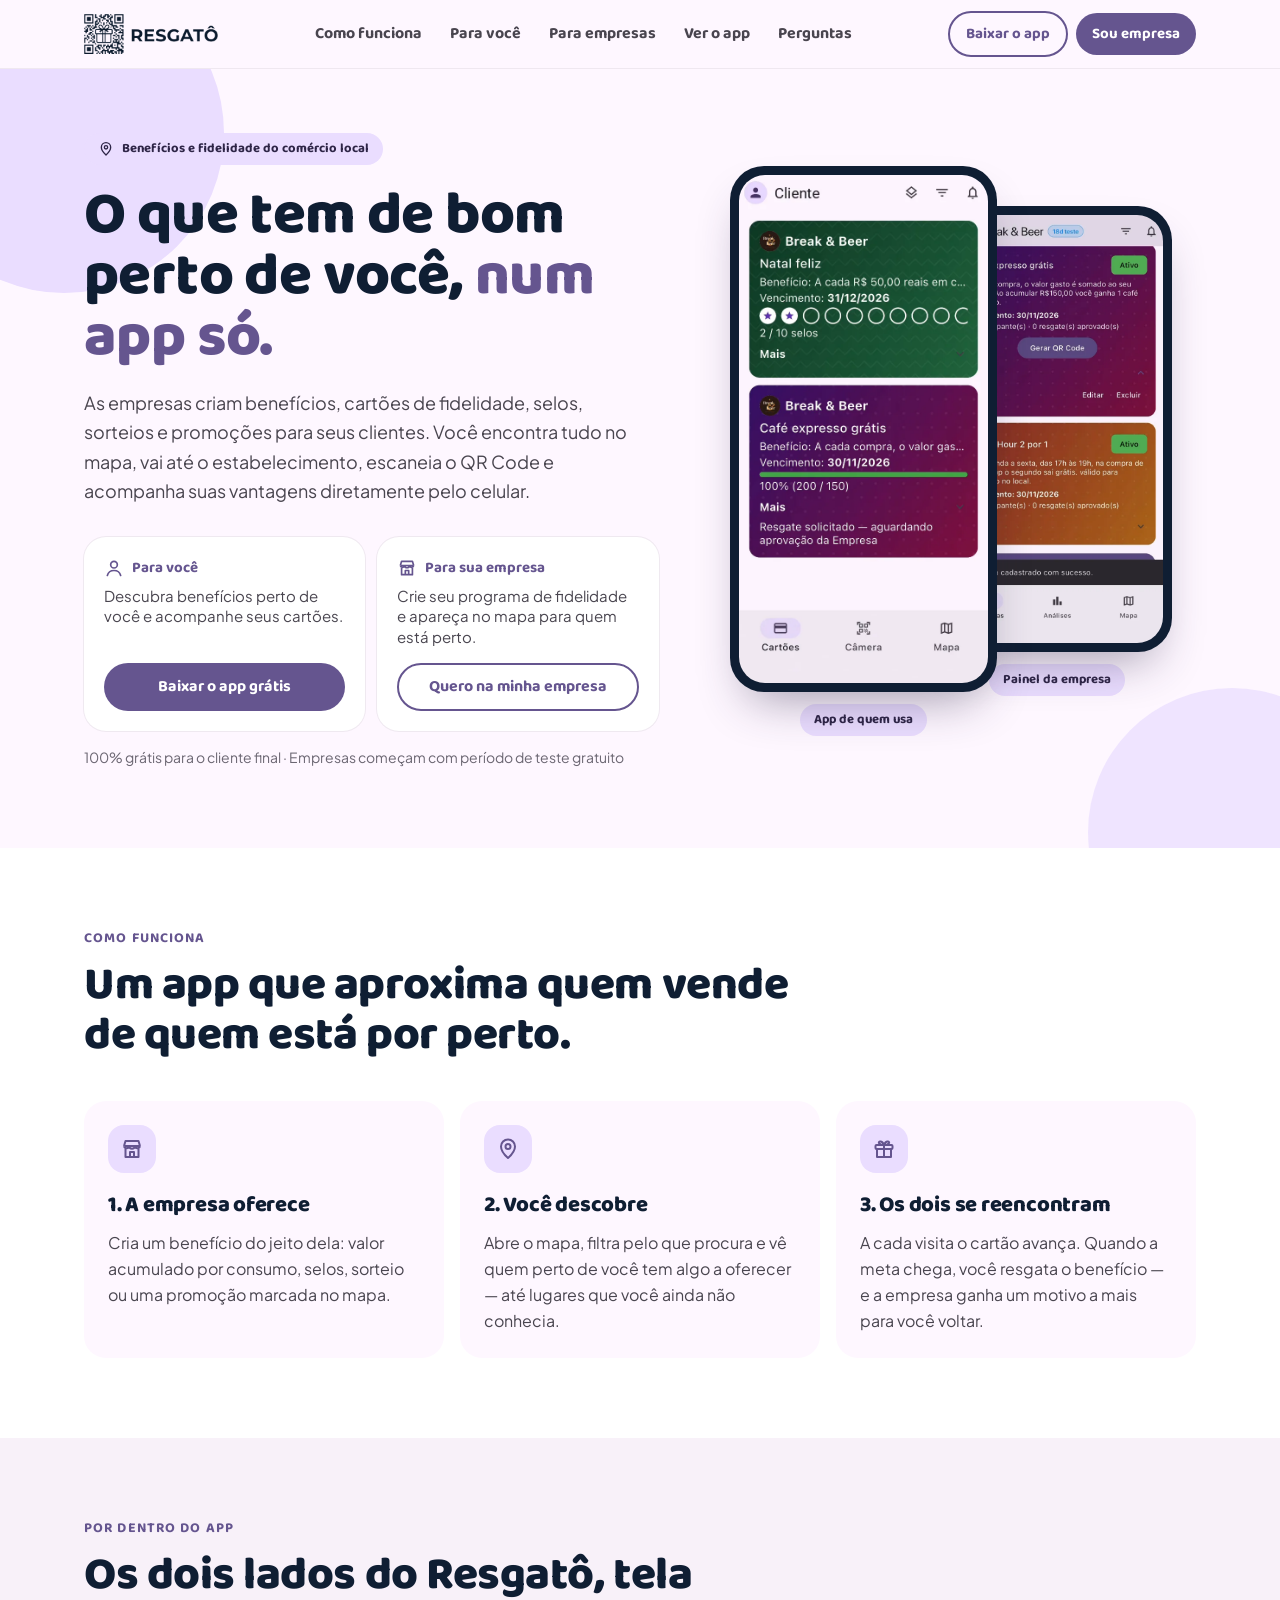
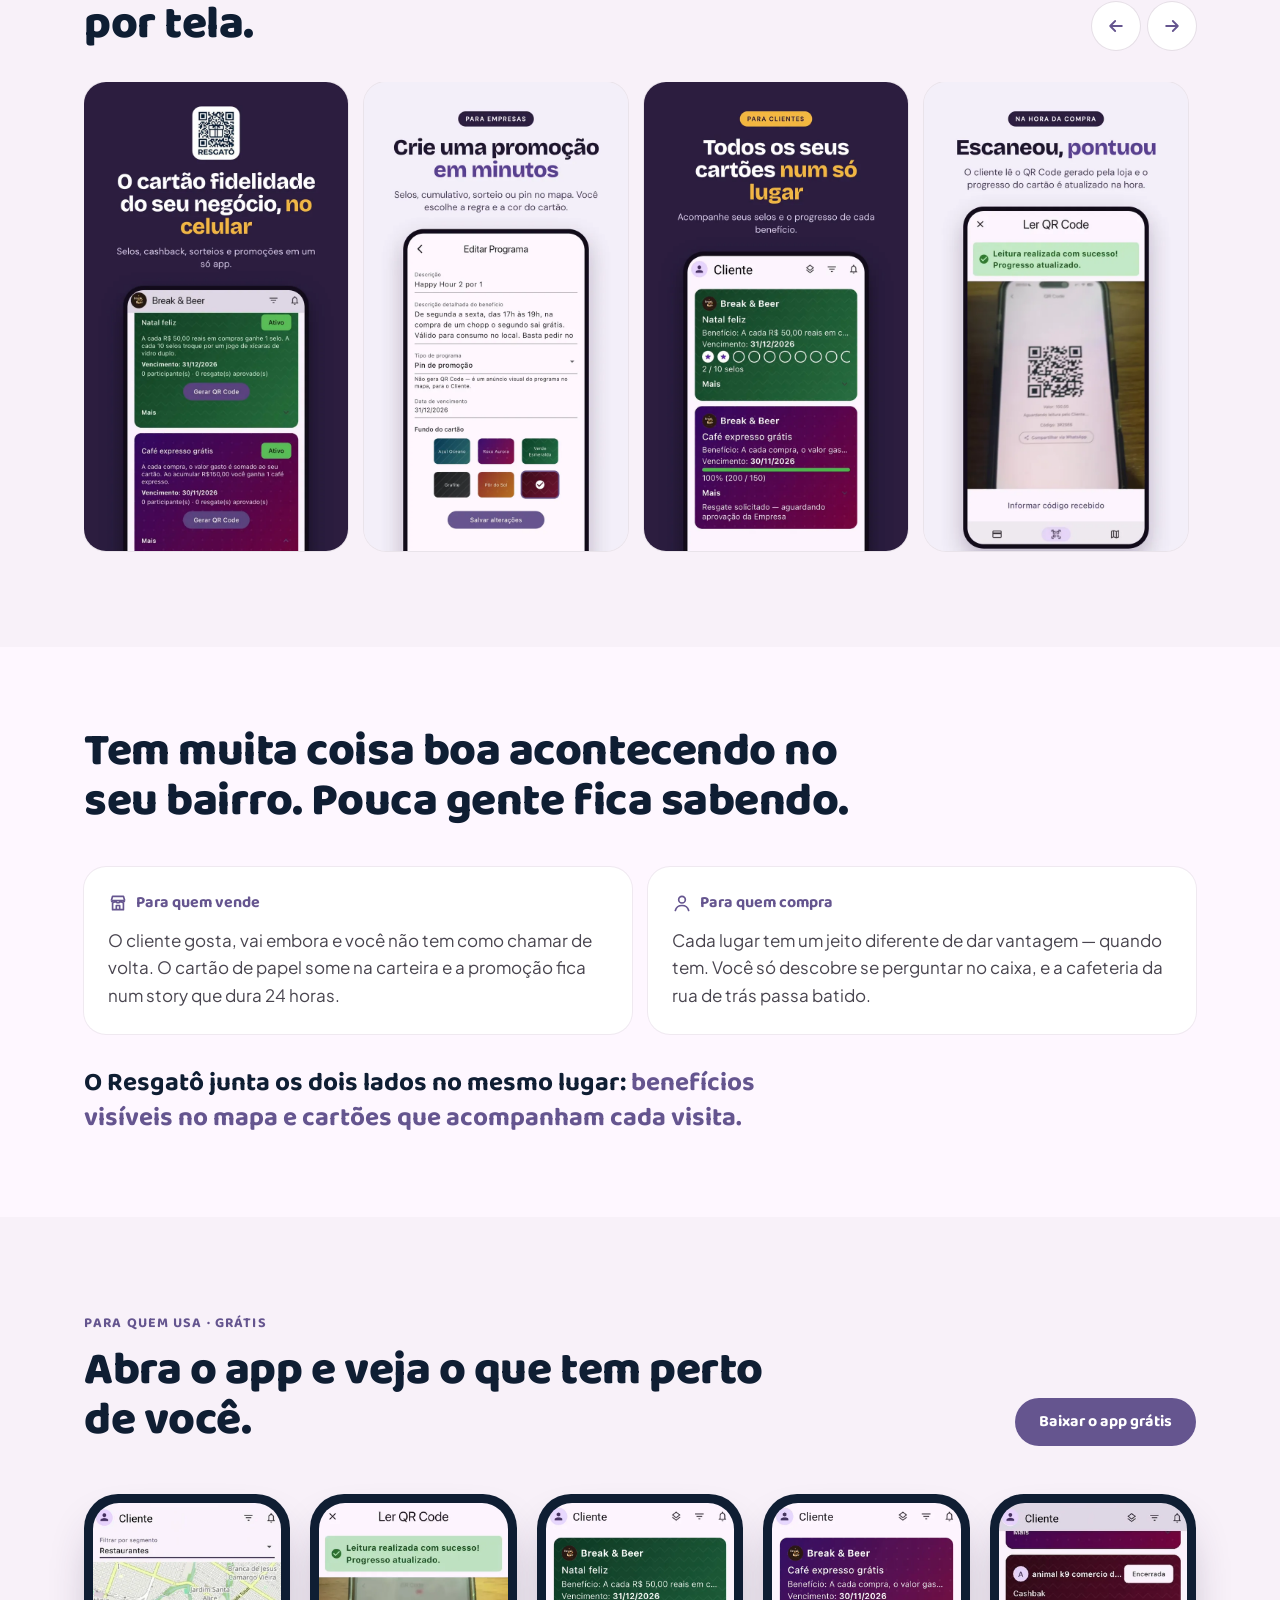
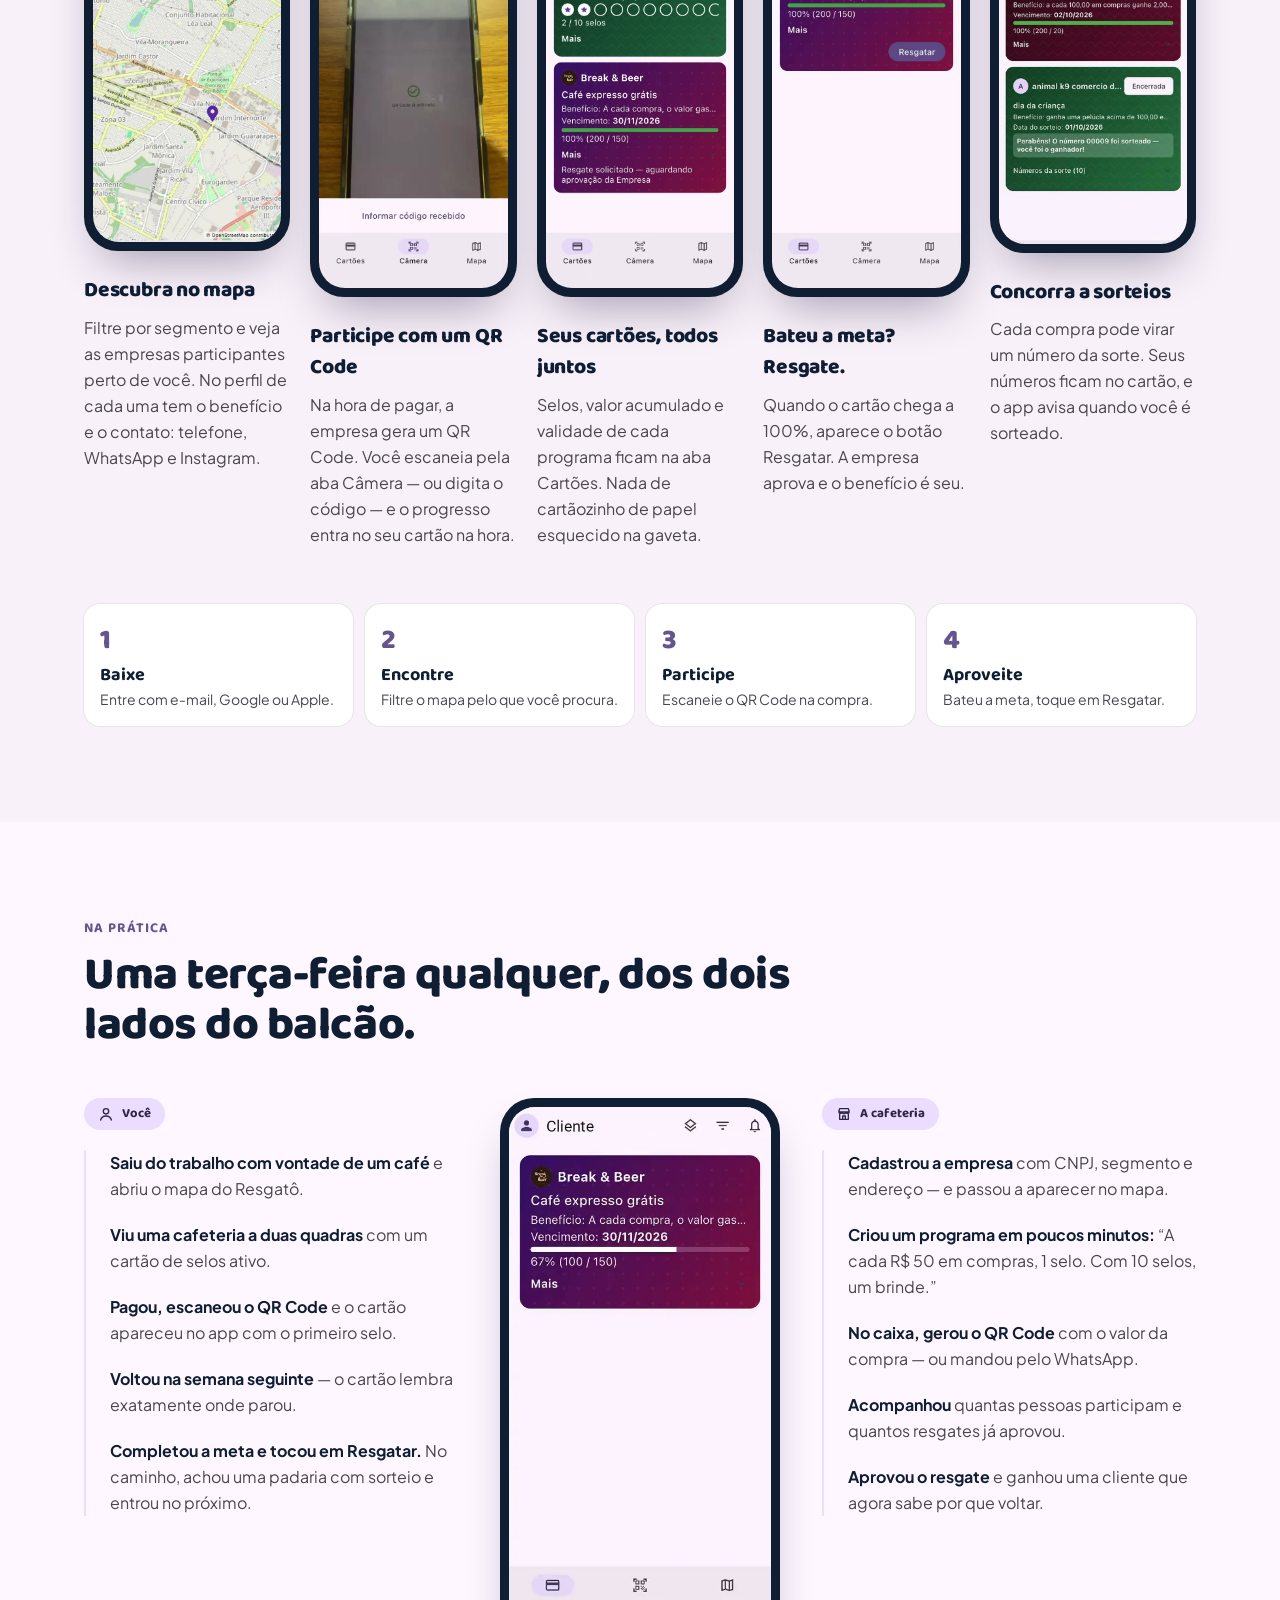
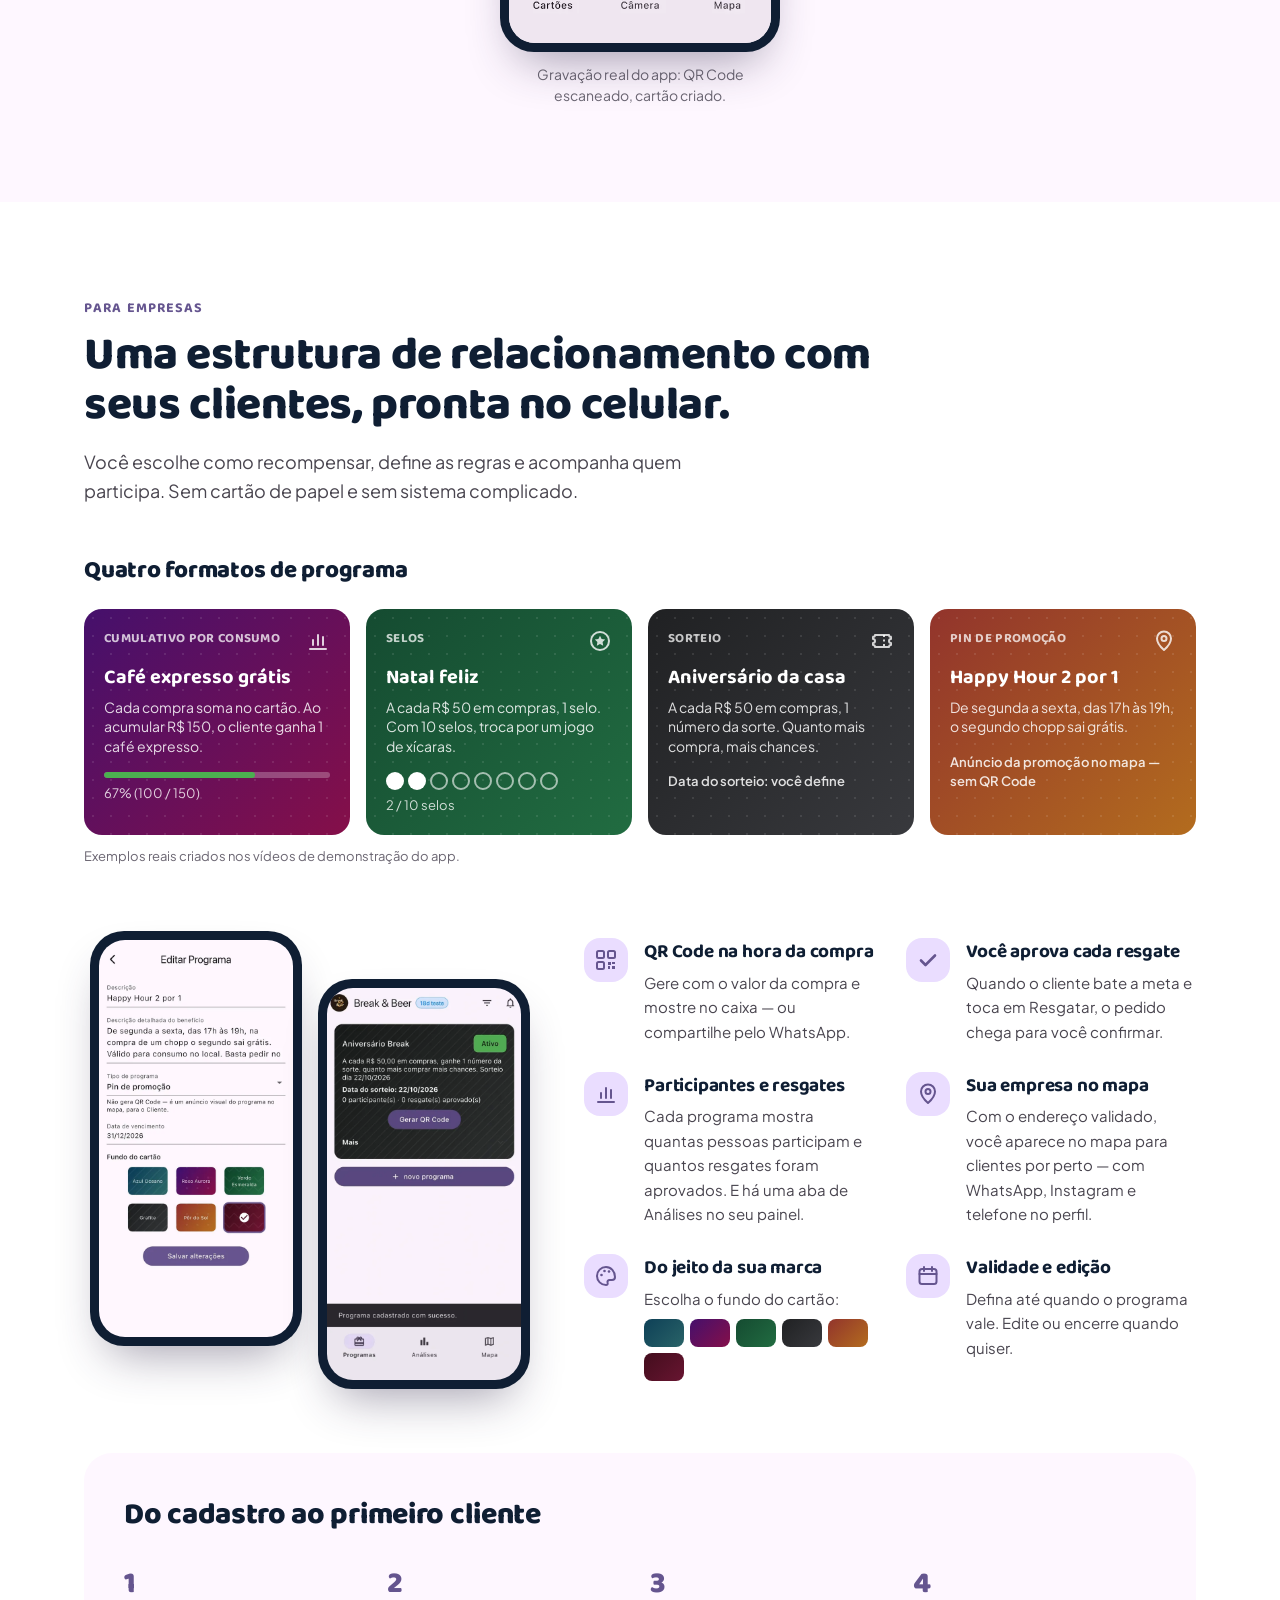
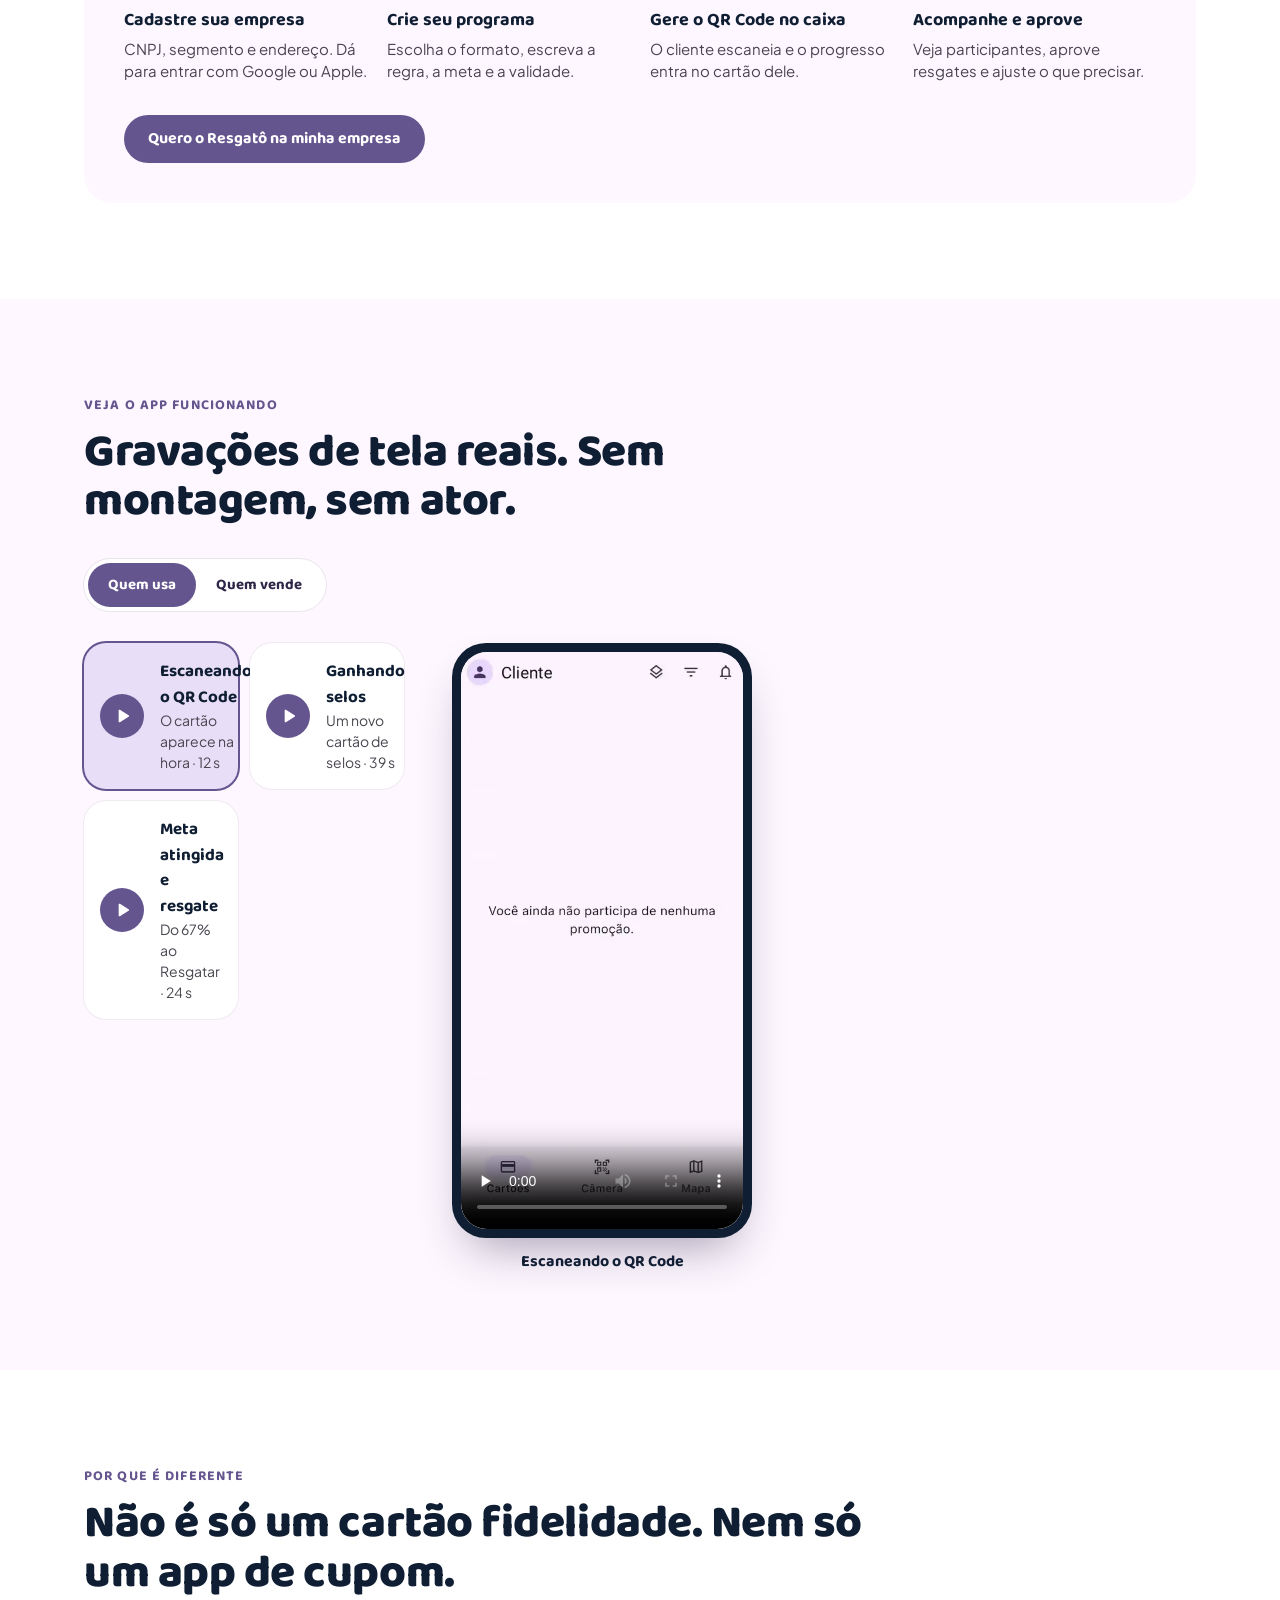
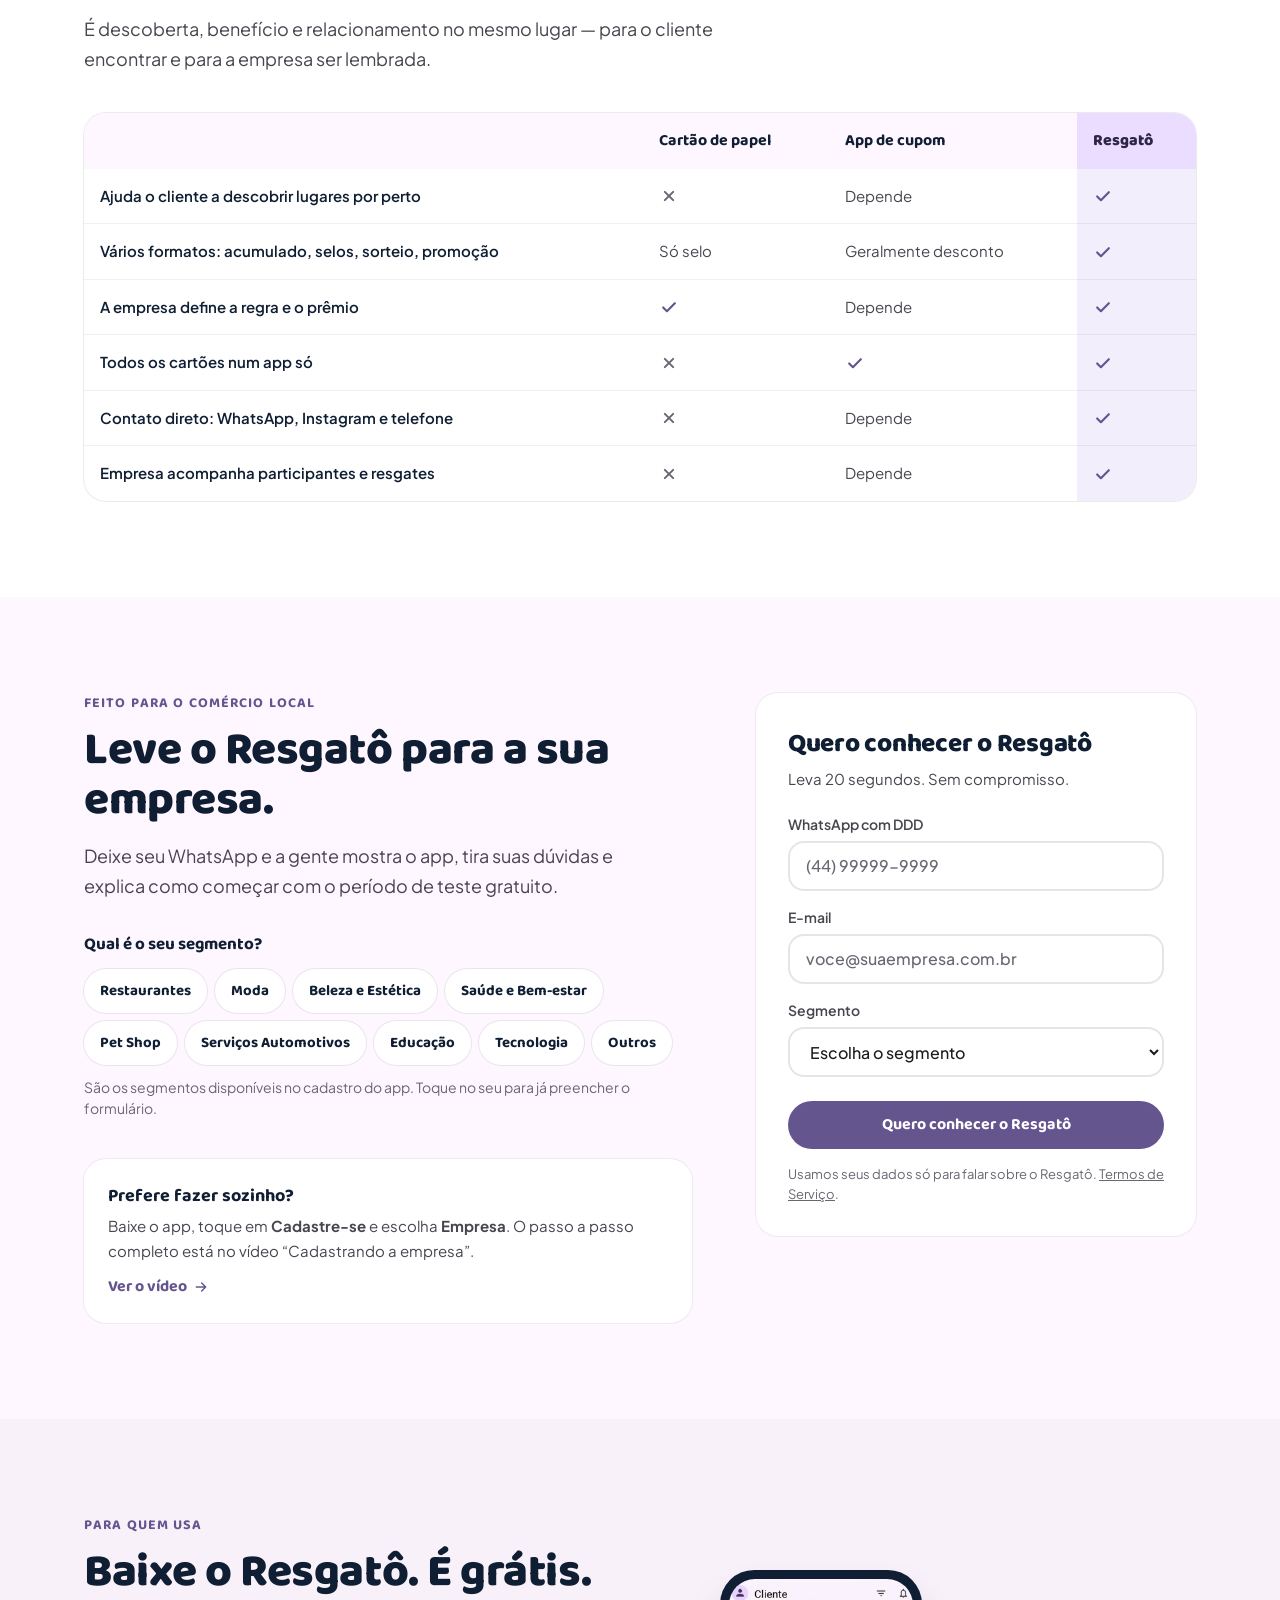
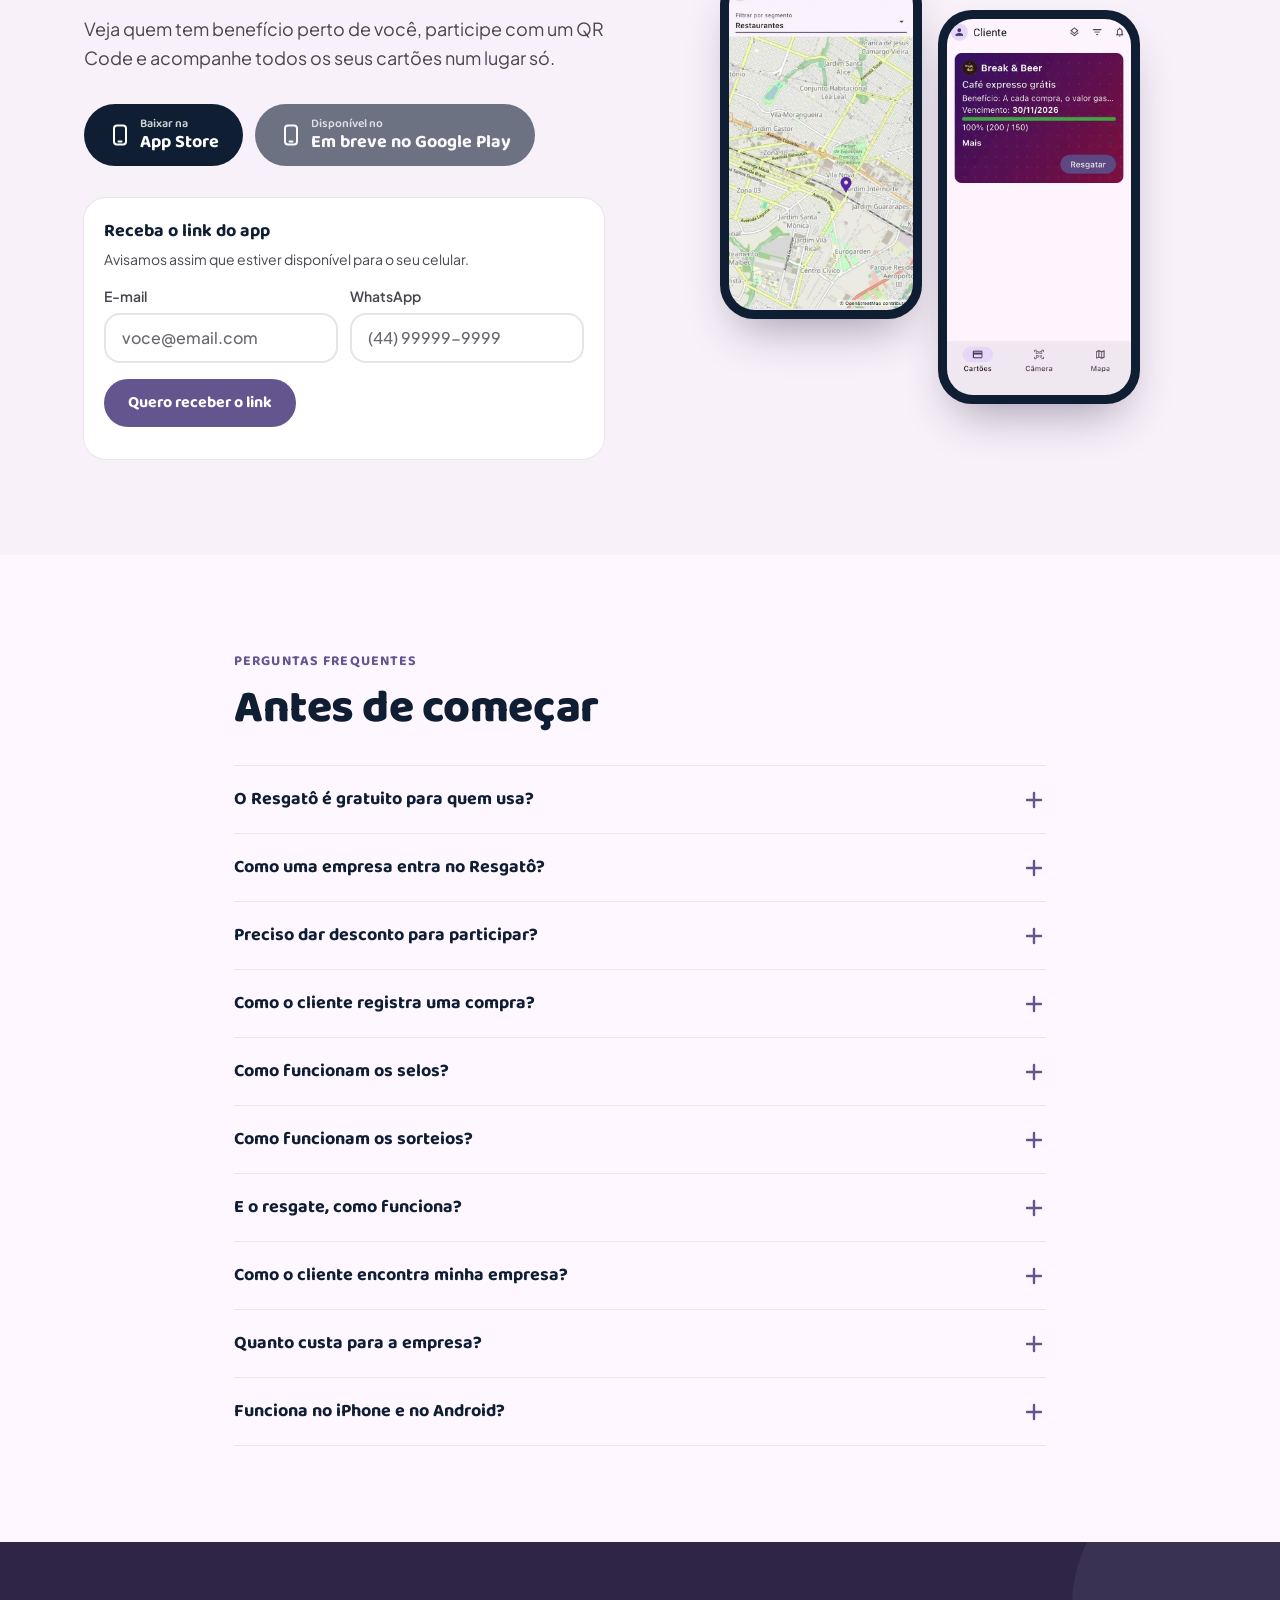
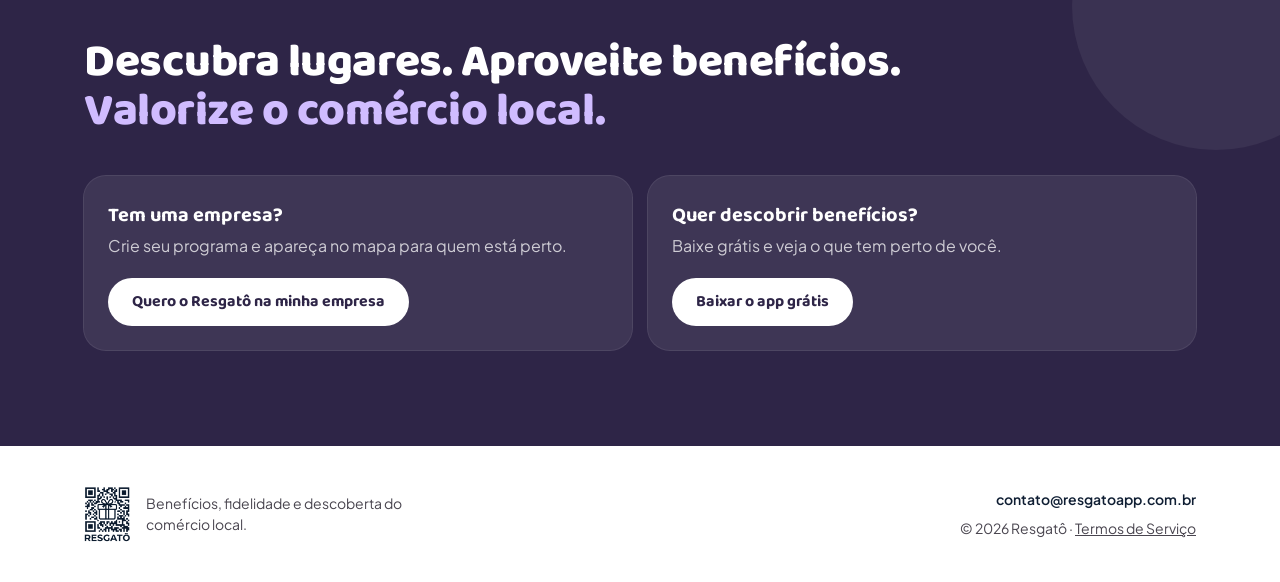
==== commit 93c4c286: "Add files via upload" ====
--- a/index.html
+++ b/index.html
@@ -1,9 +1,5 @@
-<!DOCTYPE html>
-<html lang="pt-BR">
-<head>
-<meta charset="UTF-8">
-<meta name="viewport" content="width=device-width, initial-scale=1">
-<title>Resgatô — Benefícios e fidelidade do comércio perto de você</title>
+<!doctype html><html><head><meta charset=utf8><meta name=viewport content="width=device-width,initial-scale=1,viewport-fit=cover"><style>:root{color-scheme:light;box-sizing:border-box;padding-top:env(safe-area-inset-top,0px);padding-bottom:env(safe-area-inset-bottom,0px)}html{scroll-padding-top:env(safe-area-inset-top,0px)}body{margin:0;padding:0;font:14px -apple-system,BlinkMacSystemFont,sans-serif;background:#faf9f5;color:#141413}img{max-width:100%}[hidden]:not([hidden=until-found i]){display:none!important}</style></head><body>
+<title>Landing Resgatô</title>
 <meta name="description" content="Empresas criam benefícios, cartões fidelidade, selos, sorteios e promoções. Você descobre no mapa, participa com um QR Code e acompanha tudo no app. Grátis para quem usa.">
 <link rel="canonical" href="https://www.resgatoapp.com.br/">
 <meta name="theme-color" content="#FEF7FF">
@@ -65,8 +61,8 @@
   ]
 }
 </script>
-</head>
-<body>
+
+
 
 <!-- Ícones -->
 <svg width="0" height="0" class="absolute" aria-hidden="true" focusable="false">
@@ -97,7 +93,7 @@
 <a href="#conteudo" class="sr-only focus:not-sr-only focus:fixed focus:left-4 focus:top-4 focus:z-[100] focus:rounded-full focus:bg-white focus:px-4 focus:py-2 focus:font-bold">Pular para o conteúdo</a>
 
 <!-- =============== HEADER =============== -->
-<div class="sticky top-0 z-50 border-b border-black/[0.06] bg-bg/95 backdrop-blur">
+<div style="top:env(safe-area-inset-top,0px)" class="sticky z-50 border-b border-black/[0.06] bg-bg/95 backdrop-blur">
   <nav class="wrap flex h-[68px] items-center justify-between gap-4" aria-label="Principal">
     <a href="/" class="flex items-center" aria-label="Resgatô — início">
       <img src="assets/img/logo-resgato-horizontal.png" alt="Resgatô" width="402" height="120" class="h-[40px] w-auto">
@@ -623,8 +619,7 @@
 </footer>
 
 <!-- WhatsApp flutuante (aparece só quando o número estiver configurado) -->
-<a data-wa hidden class="fixed bottom-5 right-5 z-40 grid h-14 w-14 place-items-center rounded-full bg-wa text-[#0B3D20] shadow-lg shadow-black/20 hover:brightness-95" aria-label="Conversar no WhatsApp" data-track="whatsapp_click" data-loc="flutuante"><svg class="h-7 w-7"><use href="#i-wa"/></svg></a>
+<a data-wa hidden style="bottom:calc(20px + env(safe-area-inset-bottom,0px))" class="fixed right-5 z-40 grid h-14 w-14 place-items-center rounded-full bg-wa text-[#0B3D20] shadow-lg shadow-black/20 hover:brightness-95" aria-label="Conversar no WhatsApp" data-track="whatsapp_click" data-loc="flutuante"><svg class="h-7 w-7"><use href="#i-wa"/></svg></a>
 
 <script src="assets/js/site.js" defer></script>
-</body>
-</html>
+</body></html>
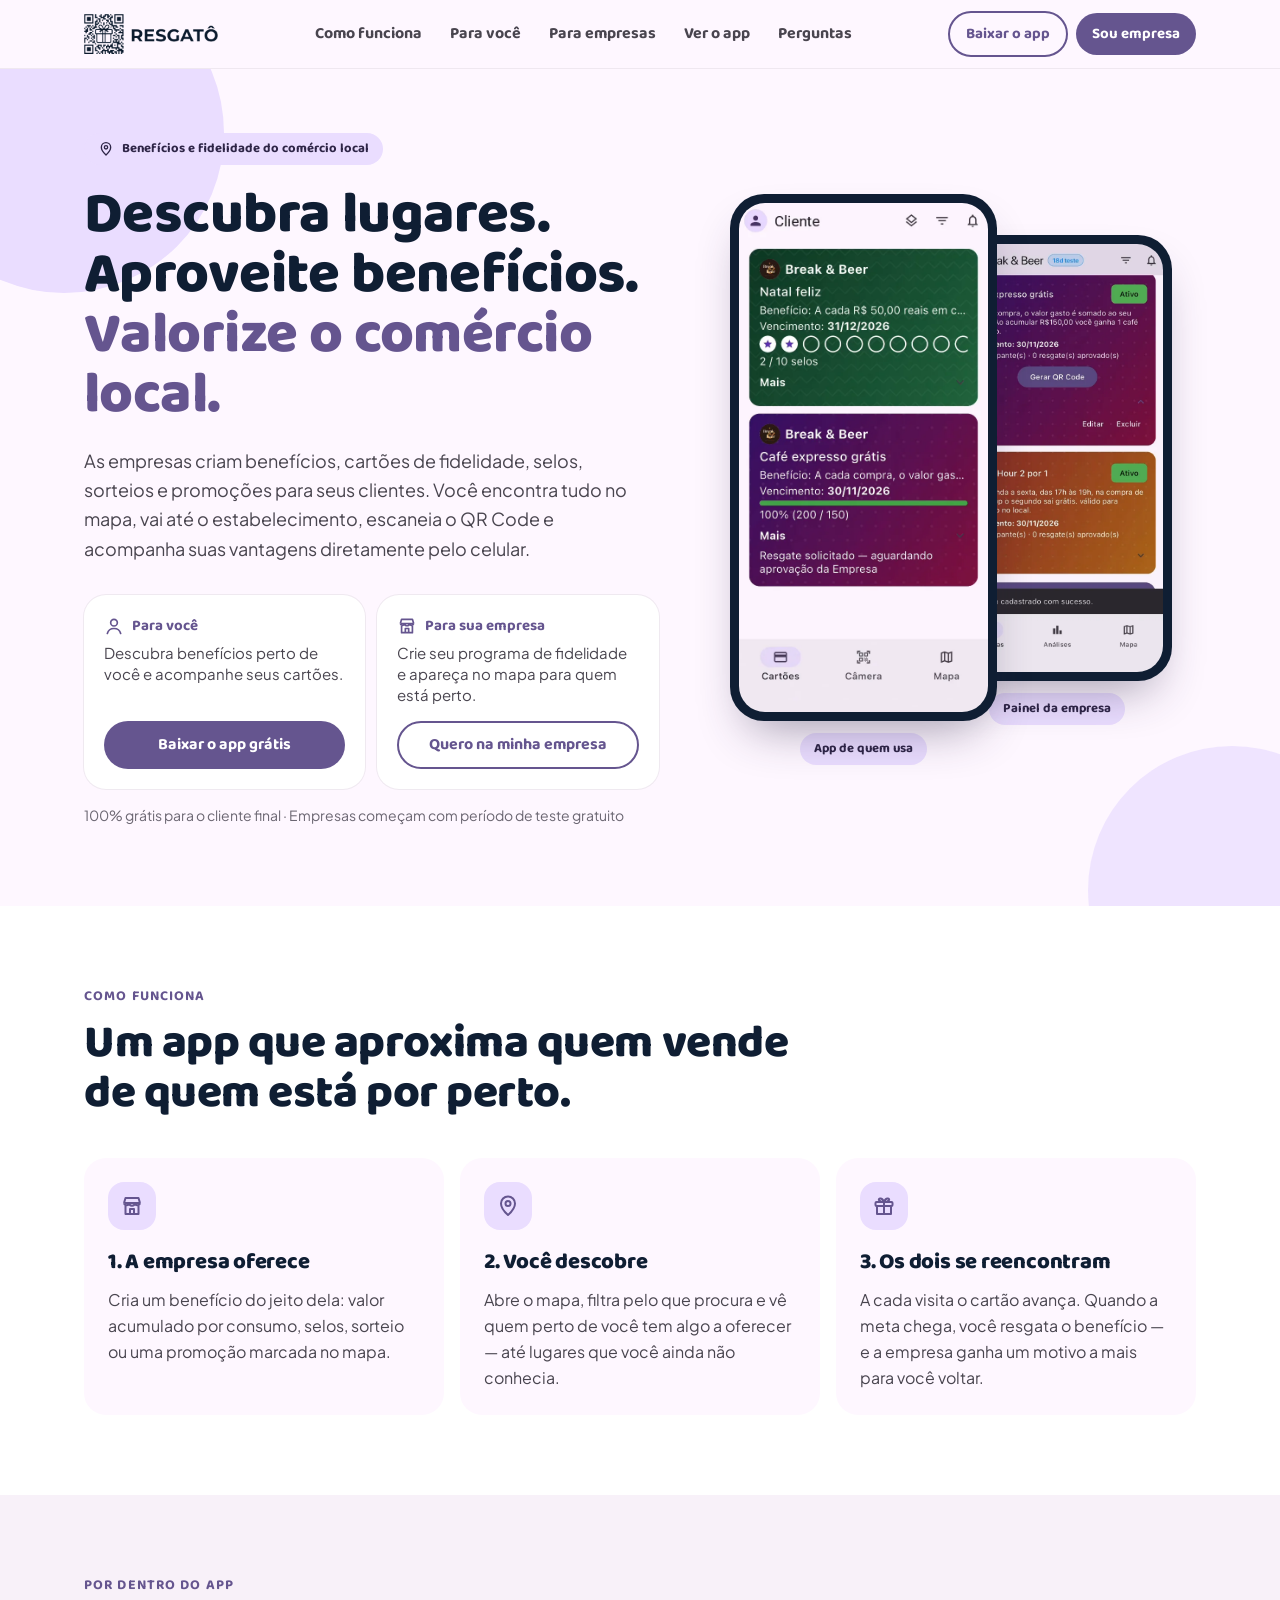
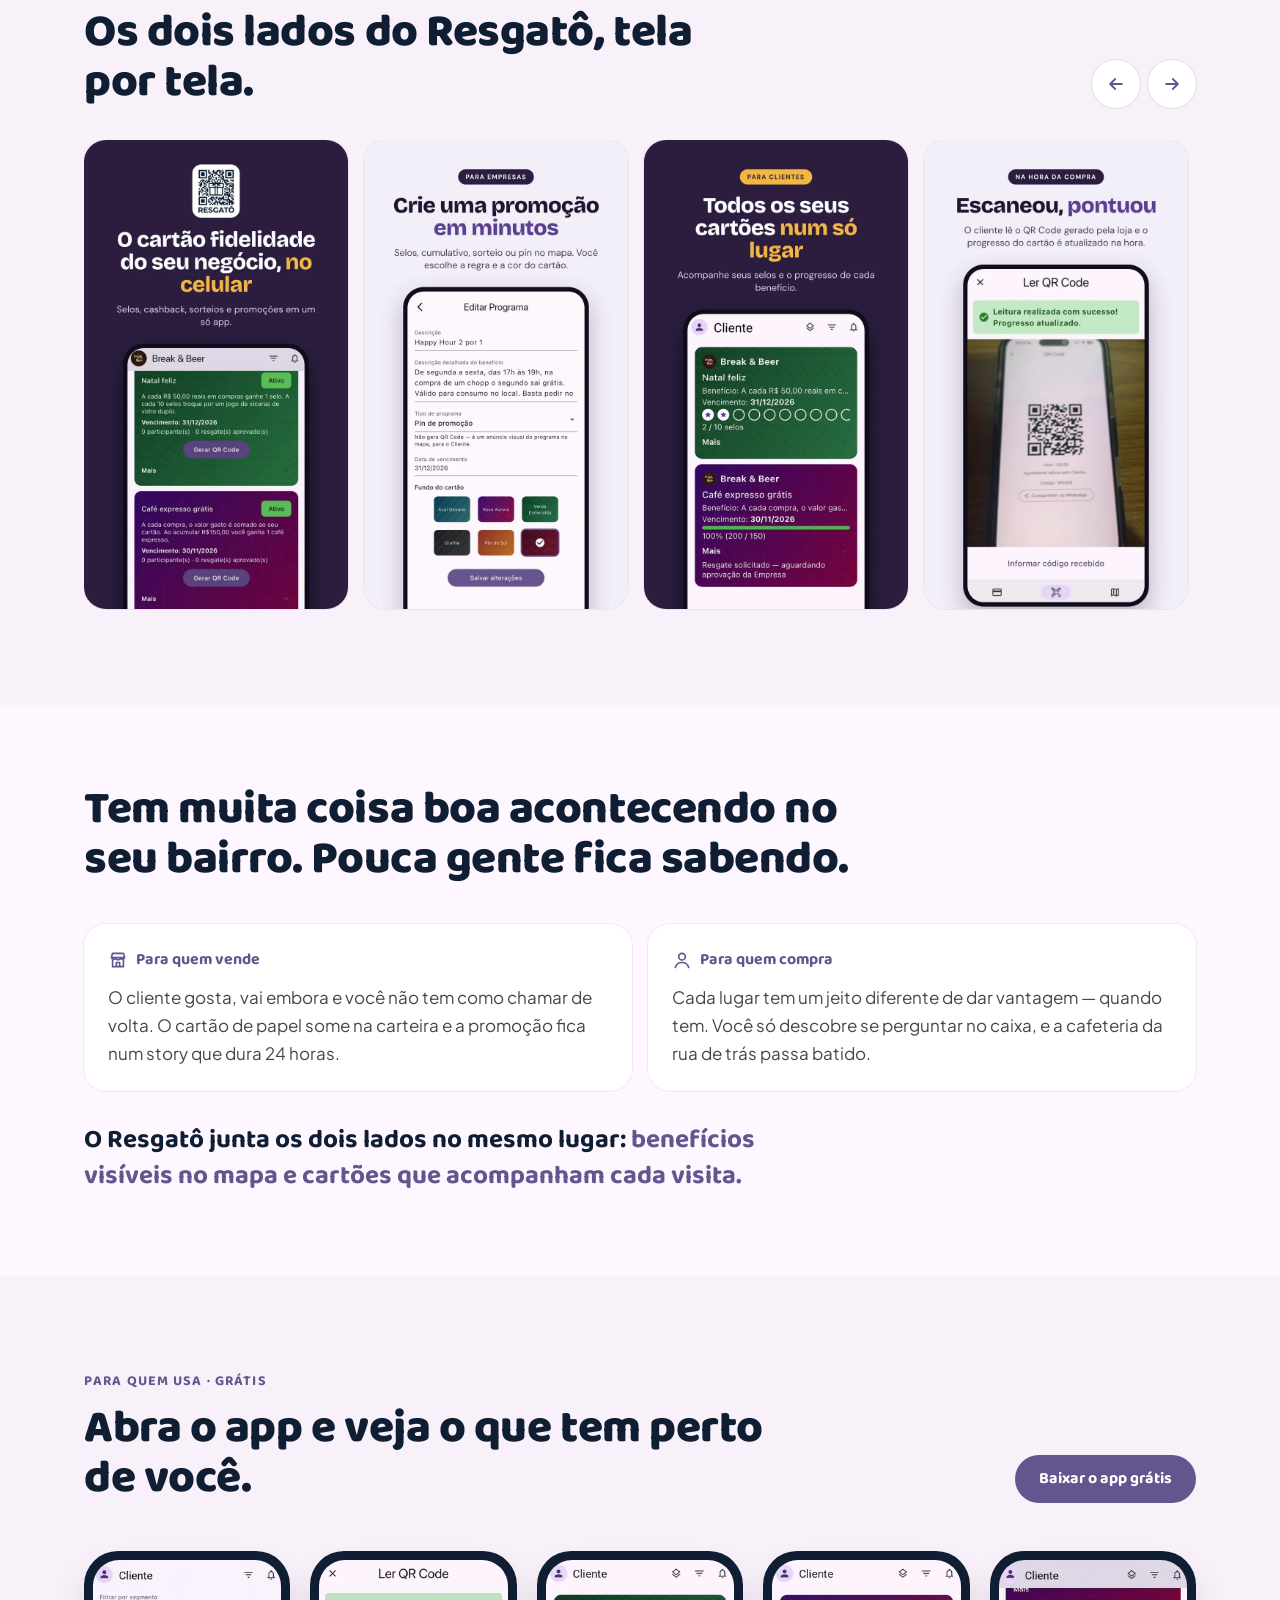
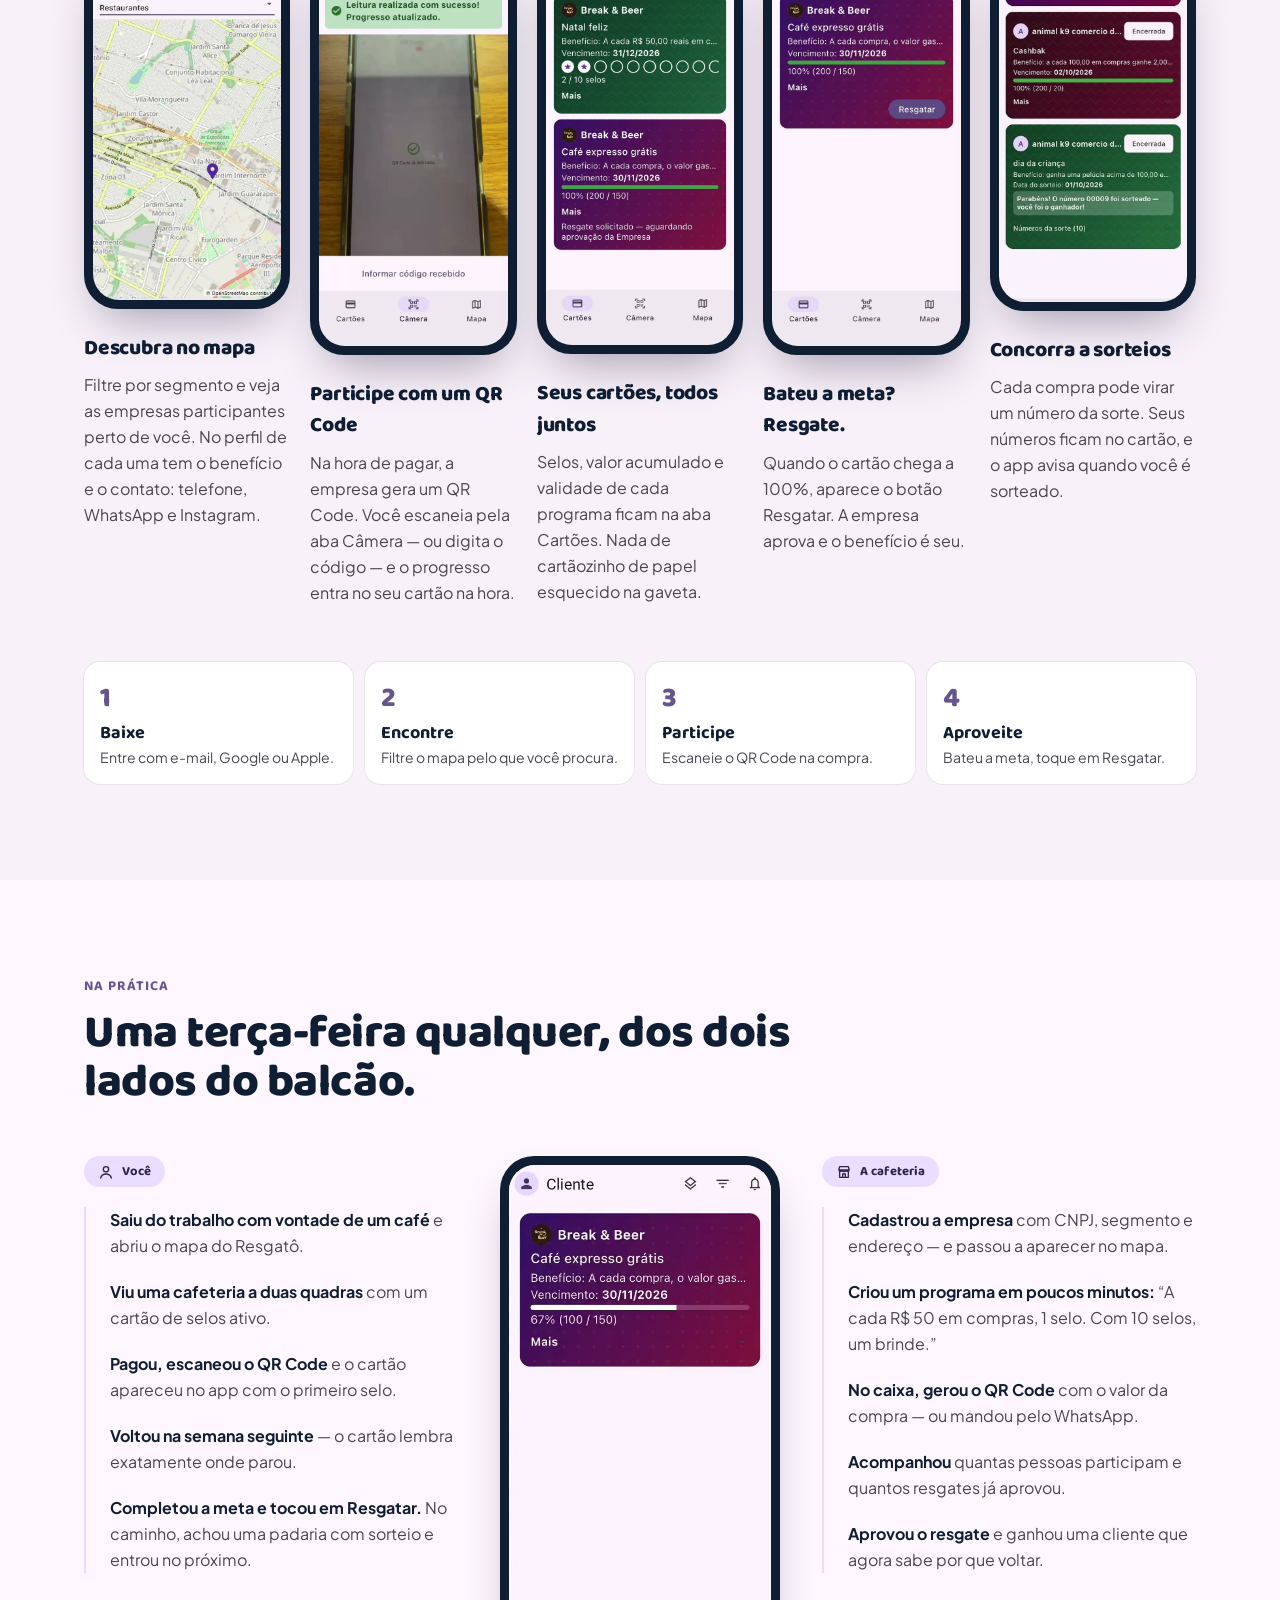
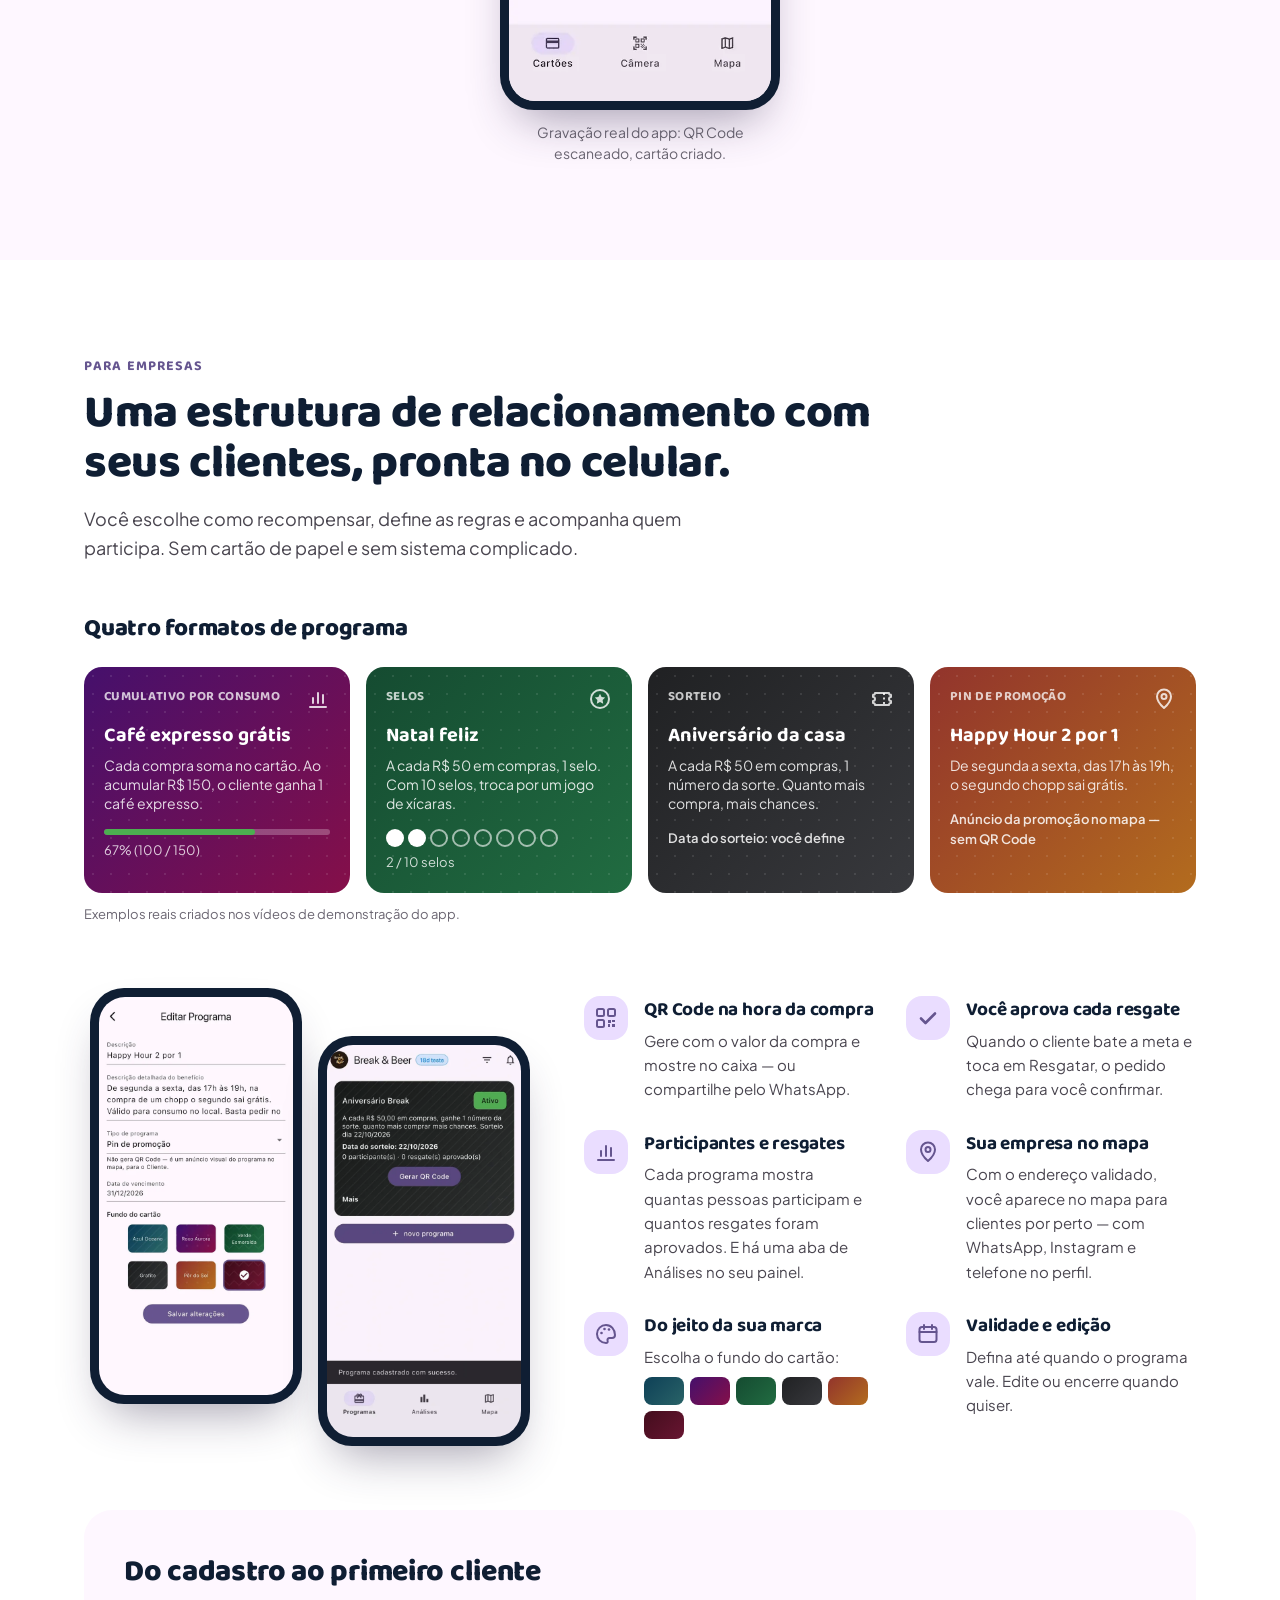
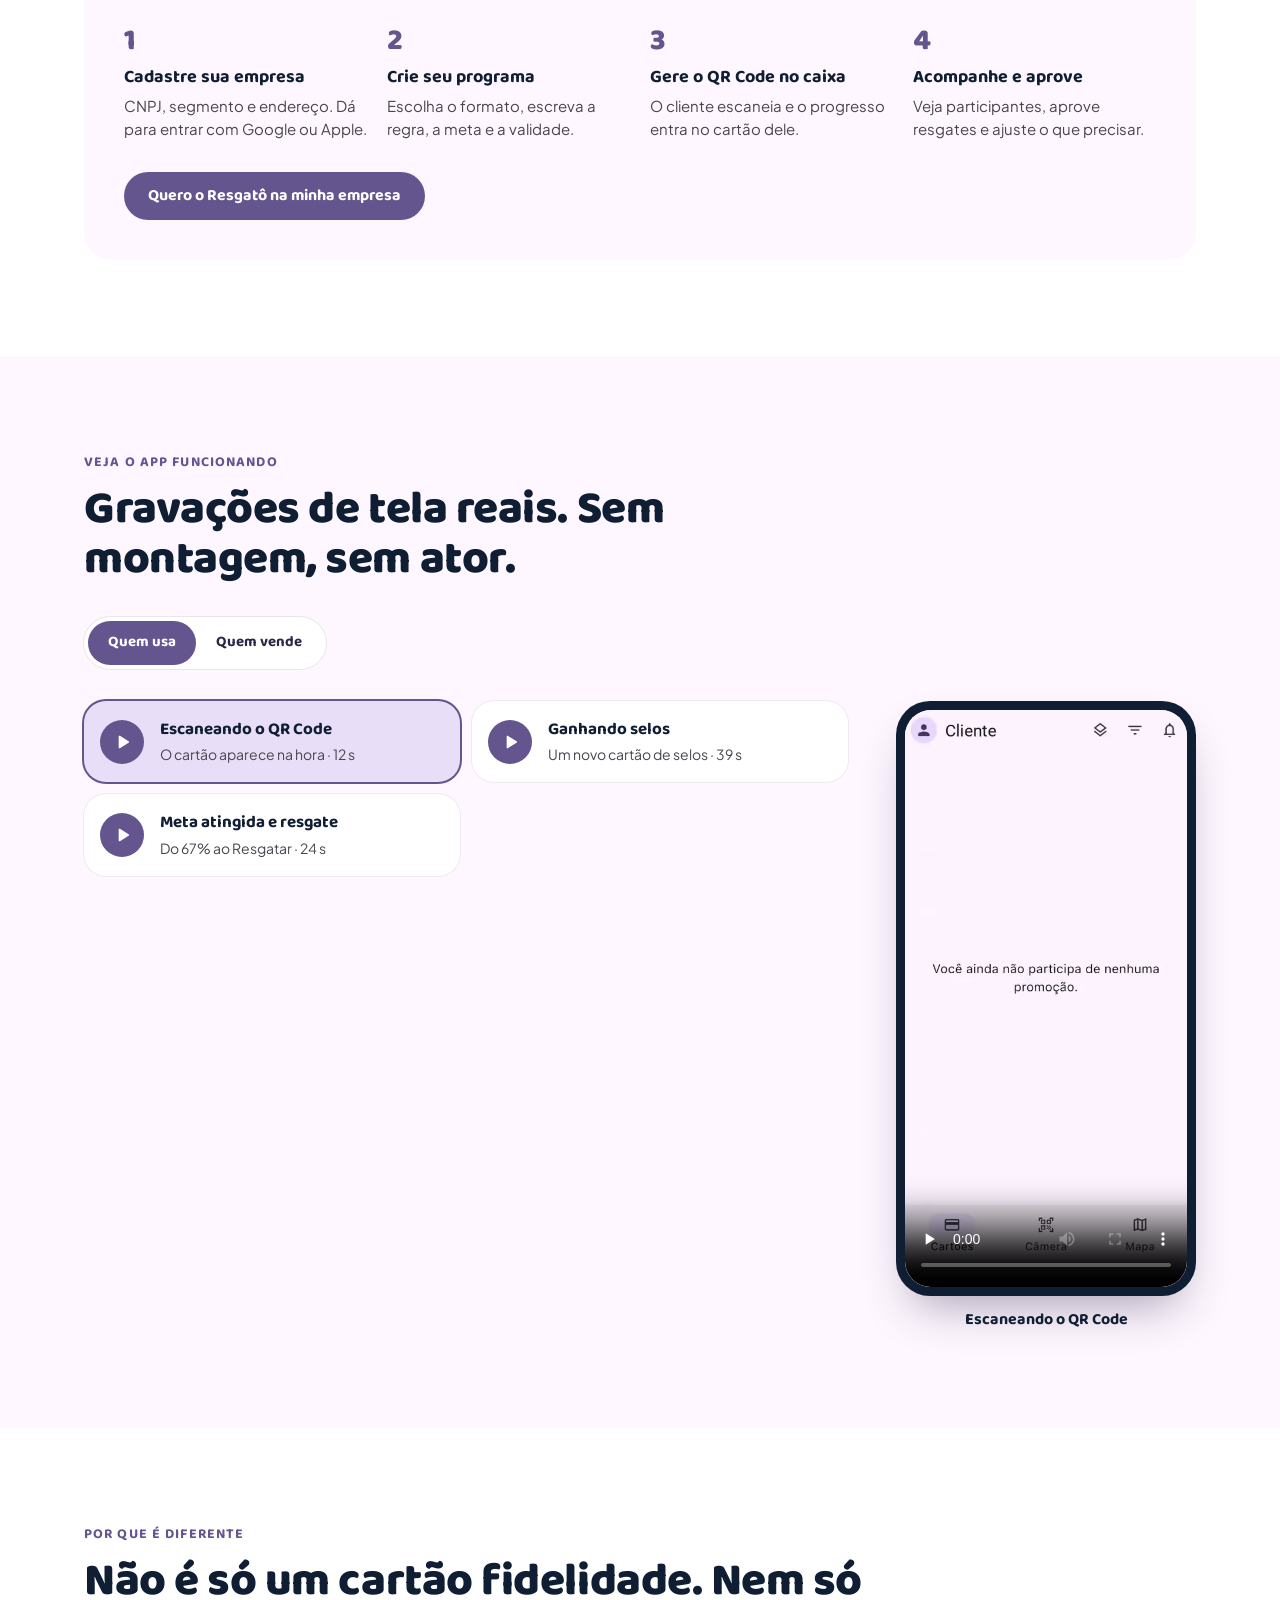
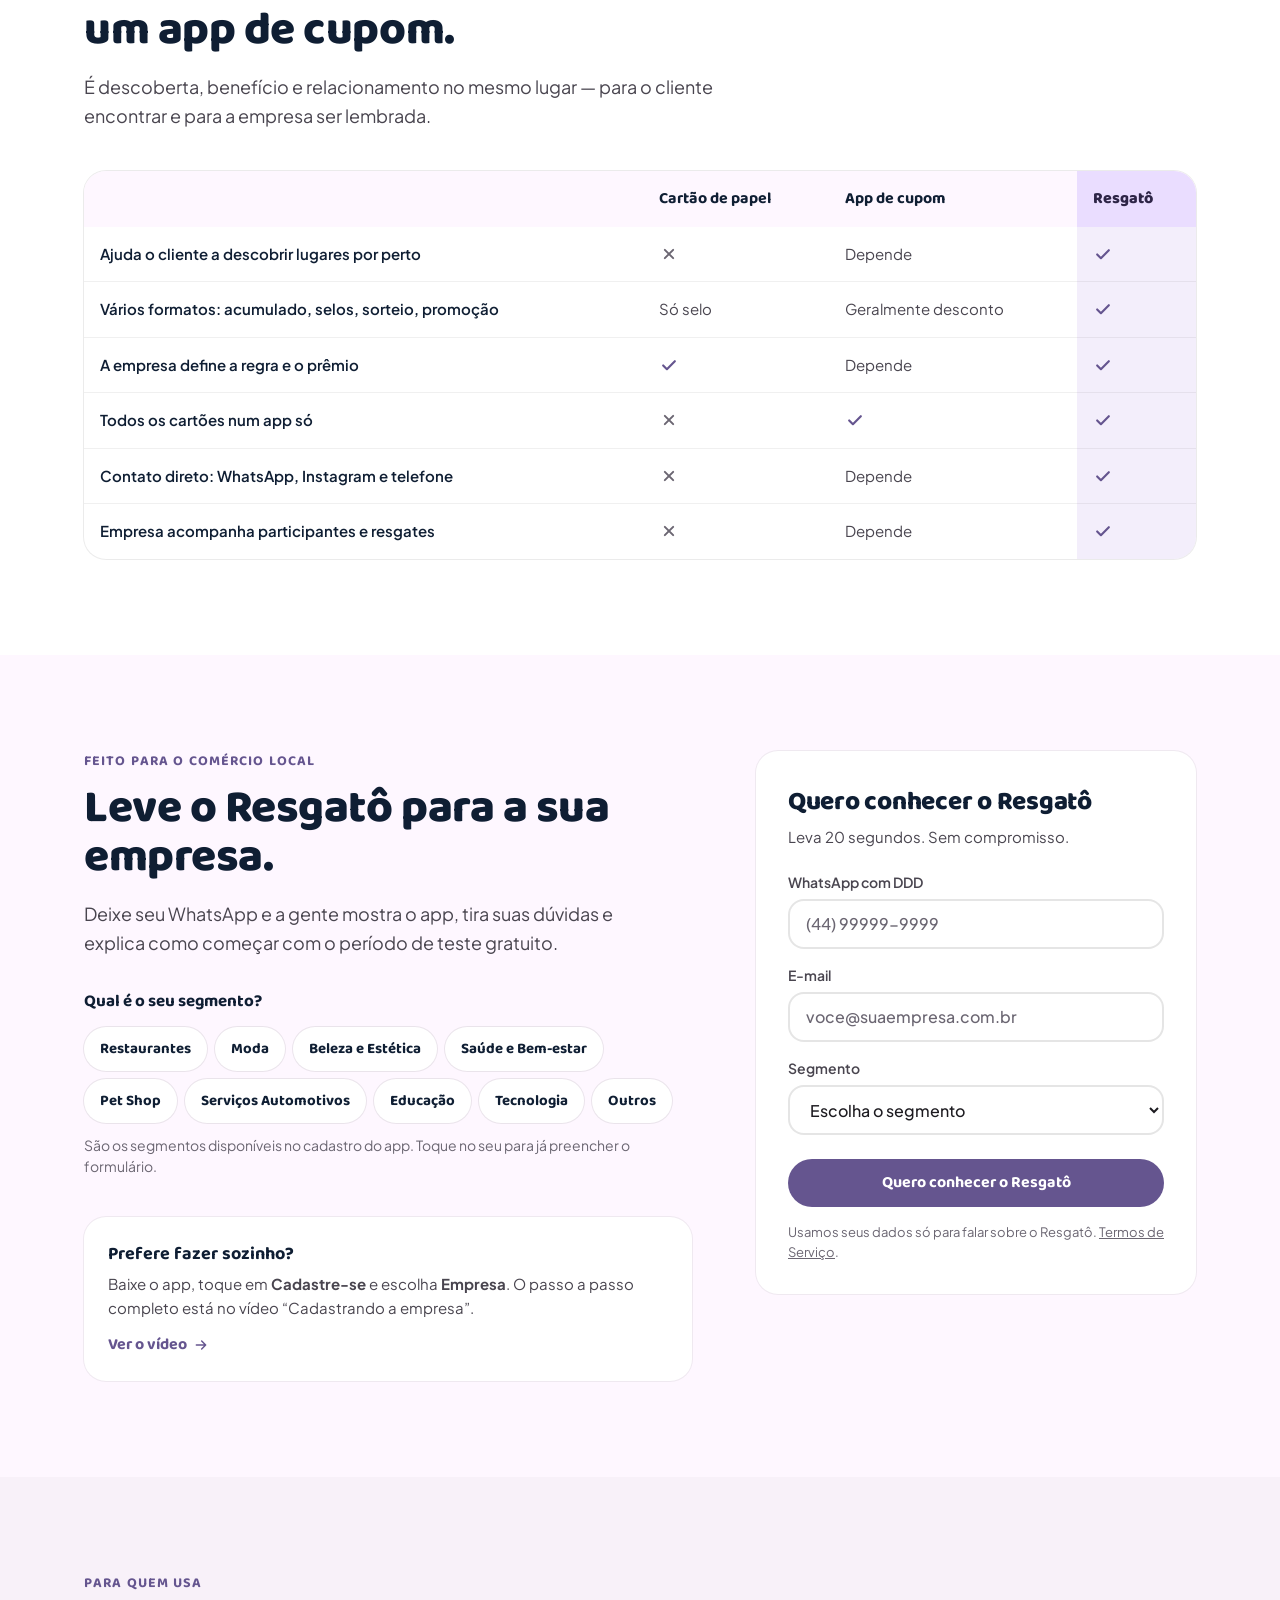
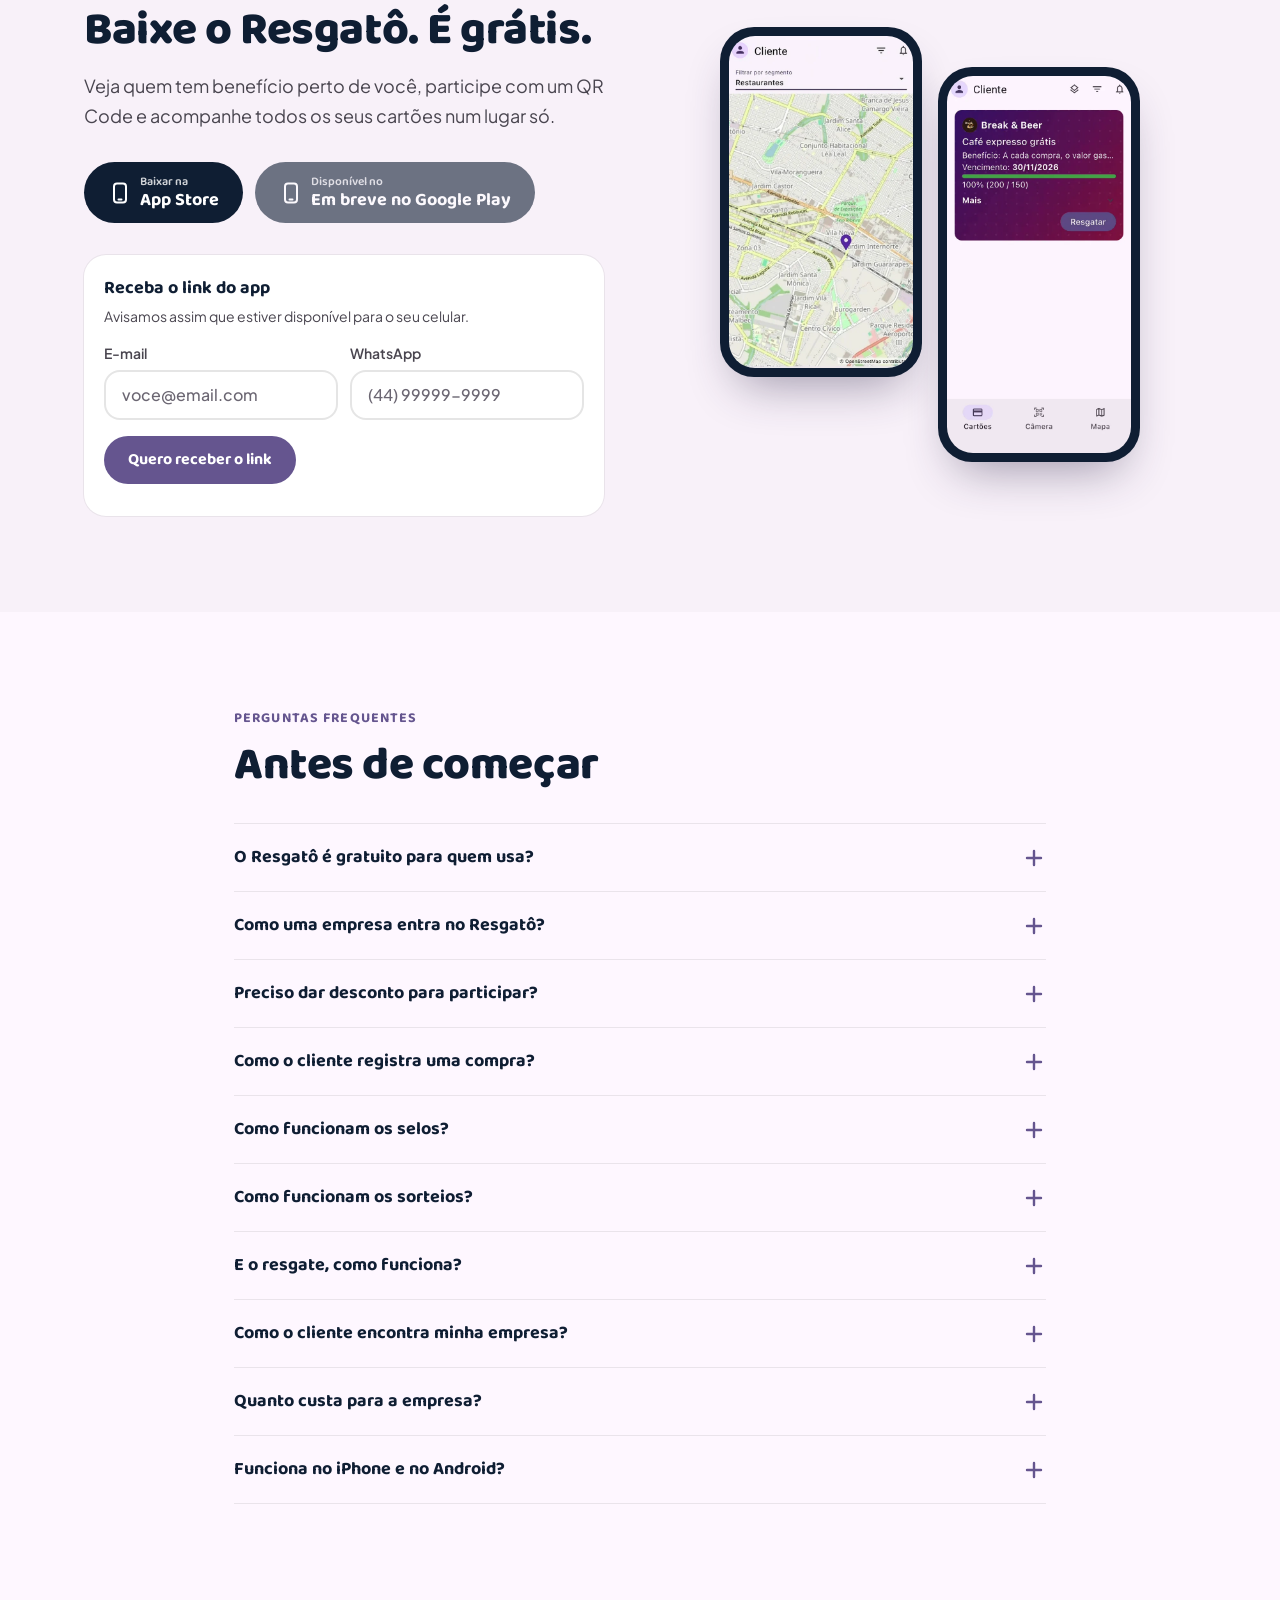
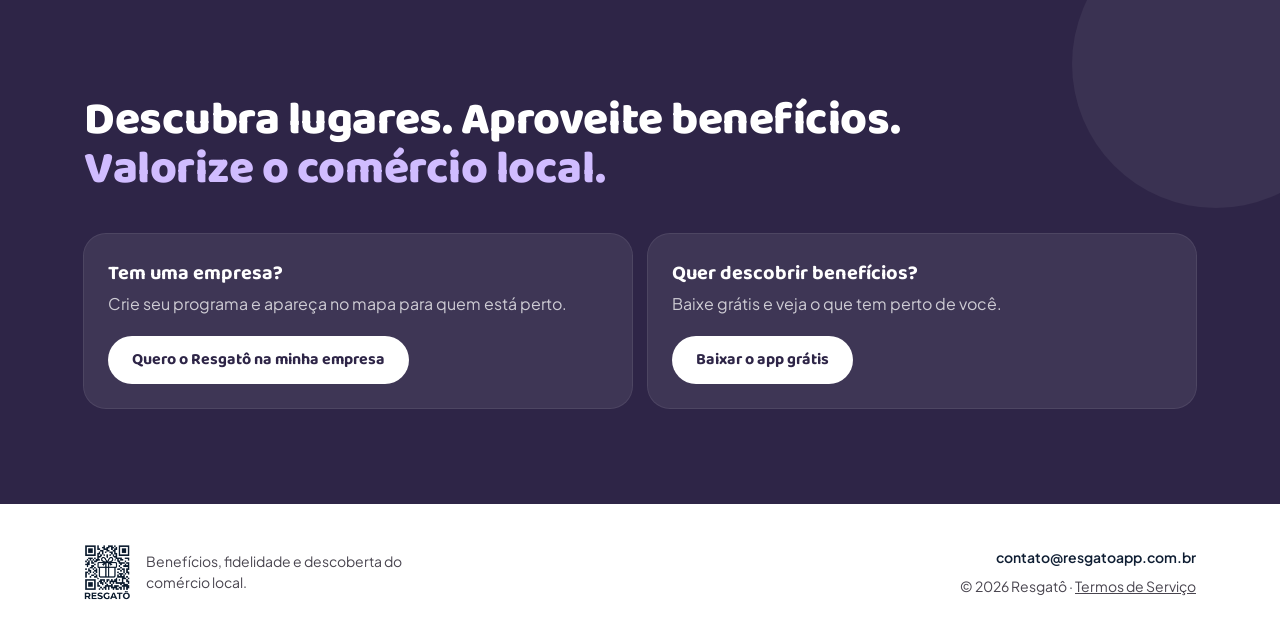
==== commit 28d9160f: "Add files via upload" ====
--- a/index.html
+++ b/index.html
@@ -1,5 +1,9 @@
-<!doctype html><html><head><meta charset=utf8><meta name=viewport content="width=device-width,initial-scale=1,viewport-fit=cover"><style>:root{color-scheme:light;box-sizing:border-box;padding-top:env(safe-area-inset-top,0px);padding-bottom:env(safe-area-inset-bottom,0px)}html{scroll-padding-top:env(safe-area-inset-top,0px)}body{margin:0;padding:0;font:14px -apple-system,BlinkMacSystemFont,sans-serif;background:#faf9f5;color:#141413}img{max-width:100%}[hidden]:not([hidden=until-found i]){display:none!important}</style></head><body>
-<title>Landing Resgatô</title>
+<!DOCTYPE html>
+<html lang="pt-BR">
+<head>
+<meta charset="UTF-8">
+<meta name="viewport" content="width=device-width, initial-scale=1">
+<title>Resgatô — Benefícios e fidelidade do comércio perto de você</title>
 <meta name="description" content="Empresas criam benefícios, cartões fidelidade, selos, sorteios e promoções. Você descobre no mapa, participa com um QR Code e acompanha tudo no app. Grátis para quem usa.">
 <link rel="canonical" href="https://www.resgatoapp.com.br/">
 <meta name="theme-color" content="#FEF7FF">
@@ -8,7 +12,7 @@
 <meta property="og:locale" content="pt_BR">
 <meta property="og:site_name" content="Resgatô">
 <meta property="og:url" content="https://www.resgatoapp.com.br/">
-<meta property="og:title" content="Resgatô — O que tem de bom perto de você, num app só">
+<meta property="og:title" content="Resgatô — Descubra lugares. Aproveite benefícios. Valorize o comércio local.">
 <meta property="og:description" content="Benefícios, cartões fidelidade, selos e sorteios dos negócios perto de você. Grátis para quem usa. Para empresas: crie seu programa em minutos.">
 <meta property="og:image" content="https://www.resgatoapp.com.br/assets/img/og-resgato.jpg">
 <meta property="og:image:width" content="1200">
@@ -61,8 +65,8 @@
   ]
 }
 </script>
-
-
+</head>
+<body>
 
 <!-- Ícones -->
 <svg width="0" height="0" class="absolute" aria-hidden="true" focusable="false">
@@ -93,10 +97,10 @@
 <a href="#conteudo" class="sr-only focus:not-sr-only focus:fixed focus:left-4 focus:top-4 focus:z-[100] focus:rounded-full focus:bg-white focus:px-4 focus:py-2 focus:font-bold">Pular para o conteúdo</a>
 
 <!-- =============== HEADER =============== -->
-<div style="top:env(safe-area-inset-top,0px)" class="sticky z-50 border-b border-black/[0.06] bg-bg/95 backdrop-blur">
+<div class="sticky top-0 z-50 border-b border-black/[0.06] bg-bg/95 backdrop-blur">
   <nav class="wrap flex h-[68px] items-center justify-between gap-4" aria-label="Principal">
     <a href="/" class="flex items-center" aria-label="Resgatô — início">
-      <img src="assets/img/logo-resgato-horizontal.png" alt="Resgatô" width="402" height="120" class="h-[40px] w-auto">
+      <img src="assets/img/logo-resgato-horizontal.png" alt="Resgatô" width="402" height="120" class="h-[32px] w-auto sm:h-[40px]">
     </a>
     <div class="hidden items-center gap-7 font-display text-[16px] font-bold text-ink-soft lg:flex">
       <a href="#como-funciona" class="hover:text-brand" data-track="nav_click">Como funciona</a>
@@ -107,7 +111,7 @@
     </div>
     <div class="flex items-center gap-2">
       <a href="#baixar" data-download class="btn-outline hidden min-h-[42px] px-4 text-[15px] sm:inline-flex" data-track="hero_cta_consumer" data-loc="header">Baixar o app</a>
-      <a href="#cadastro-empresa" class="btn-primary min-h-[42px] px-4 text-[15px]" data-track="hero_cta_company" data-loc="header">Sou empresa</a>
+      <a href="#cadastro-empresa" class="btn-primary min-h-[42px] whitespace-nowrap px-3.5 text-[14px] sm:px-4 sm:text-[15px]" data-track="hero_cta_company" data-loc="header">Sou empresa</a>
       <button id="menu-btn" type="button" class="grid h-11 w-11 place-items-center rounded-full text-navy hover:bg-lav-400 lg:hidden" aria-expanded="false" aria-controls="menu-mobile" aria-label="Abrir menu">
         <svg class="h-6 w-6"><use href="#i-menu"/></svg>
       </button>
@@ -134,12 +138,9 @@
 
   <div class="wrap relative grid items-center gap-10 pb-14 pt-10 sm:pt-14 lg:grid-cols-[1.08fr_0.92fr] lg:gap-12 lg:pb-20 lg:pt-16">
     <div>
-      <p class="pill mb-5"><svg class="h-4 w-4"><use href="#i-pin"/></svg> Benefícios e fidelidade do comércio local</p>
-
-      <h1 data-ab-hero="a" class="text-[38px] font-extrabold leading-[1.02] sm:text-[52px] lg:text-[60px]">
-        O que tem de bom perto de você, <span class="text-brand">num app só.</span>
-      </h1>
-      <h1 data-ab-hero="b" hidden class="text-[38px] font-extrabold leading-[1.02] sm:text-[52px] lg:text-[60px]">
+      <p class="pill mb-5 max-w-full"><svg class="h-4 w-4 shrink-0"><use href="#i-pin"/></svg> Benefícios e fidelidade do comércio local</p>
+
+      <h1 class="text-[36px] font-extrabold leading-[1.04] sm:text-[48px] lg:text-[50px] xl:text-[58px]">
         Descubra lugares. Aproveite benefícios. <span class="text-brand">Valorize o comércio local.</span>
       </h1>
 
@@ -259,7 +260,7 @@
     </div>
 
     <p class="mt-8 text-[14px] font-semibold text-ink-faint sm:hidden">Arraste para o lado →</p>
-    <div class="-mx-4 mt-4 flex snap-x snap-mandatory gap-5 overflow-x-auto px-4 pb-4 sm:mx-0 sm:mt-12 sm:grid sm:grid-cols-2 sm:gap-x-6 sm:gap-y-12 sm:overflow-visible sm:px-0 sm:pb-0 sm:grid-cols-3 lg:grid-cols-5 lg:gap-x-5">
+    <div class="-mx-4 mt-4 flex snap-x snap-mandatory gap-5 overflow-x-auto px-4 pb-4 sm:mx-0 sm:mt-12 sm:grid sm:grid-cols-2 sm:gap-x-6 sm:gap-y-12 sm:overflow-visible sm:px-0 sm:pb-0 sm:grid-cols-3 xl:grid-cols-5 xl:gap-x-5">
       <article class="flex w-[80%] shrink-0 snap-start flex-col sm:w-auto" data-track="feature_click" data-label="cliente_mapa">
         <div class="phone mx-auto w-full max-w-[230px] sm:max-w-[250px]"><img src="assets/img/tela-cliente-mapa-filtro.webp" width="576" height="1038" loading="lazy" alt="Mapa do Resgatô com o filtro por segmento em Restaurantes e uma empresa marcada no mapa"></div>
         <h3 class="mt-6 text-[21px] font-extrabold">Descubra no mapa</h3>
@@ -427,8 +428,8 @@
       <button type="button" class="vtab btn min-h-[44px] px-5 text-[15px] text-brand-900" role="tab" aria-selected="false" data-vtab="empresa">Quem vende</button>
     </div>
 
-    <div class="mt-8 grid items-start gap-8 lg:grid-cols-[320px_1fr] lg:gap-12">
-      <figure class="mx-auto w-full max-w-[300px] lg:order-2 lg:mx-0">
+    <div class="mt-8 grid items-start gap-8 lg:grid-cols-[minmax(0,1fr)_300px] lg:gap-12">
+      <figure class="mx-auto w-full max-w-[250px] sm:max-w-[300px] lg:order-2 lg:mx-0">
         <div class="phone">
           <video id="demo-video" controls playsinline preload="none" width="480" height="1040" poster="assets/img/poster-cliente-escaneia-qrcode.webp" src="assets/video/cliente-escaneia-qrcode.mp4"></video>
         </div>
@@ -436,17 +437,17 @@
       </figure>
 
       <div class="lg:order-1">
-        <div data-vpanel="cliente" class="grid gap-3 sm:grid-cols-2">
-          <button type="button" class="vitem card flex items-center gap-4 p-4 text-left" aria-pressed="true" data-src="assets/video/cliente-escaneia-qrcode.mp4" data-poster="assets/img/poster-cliente-escaneia-qrcode.webp" data-title="Escaneando o QR Code"><span class="grid h-11 w-11 shrink-0 place-items-center rounded-full bg-brand text-white"><svg class="h-5 w-5"><use href="#i-play"/></svg></span><span><span class="block font-display text-[17px] font-bold text-navy">Escaneando o QR Code</span><span class="text-[14px] text-ink-soft">O cartão aparece na hora · 12 s</span></span></button>
-          <button type="button" class="vitem card flex items-center gap-4 p-4 text-left" aria-pressed="false" data-src="assets/video/cliente-acumula-selos.mp4" data-poster="assets/img/poster-cliente-acumula-selos.webp" data-title="Ganhando selos"><span class="grid h-11 w-11 shrink-0 place-items-center rounded-full bg-brand text-white"><svg class="h-5 w-5"><use href="#i-play"/></svg></span><span><span class="block font-display text-[17px] font-bold text-navy">Ganhando selos</span><span class="text-[14px] text-ink-soft">Um novo cartão de selos · 39 s</span></span></button>
-          <button type="button" class="vitem card flex items-center gap-4 p-4 text-left" aria-pressed="false" data-src="assets/video/cliente-meta-e-resgate.mp4" data-poster="assets/img/poster-cliente-meta-e-resgate.webp" data-title="Meta atingida e resgate"><span class="grid h-11 w-11 shrink-0 place-items-center rounded-full bg-brand text-white"><svg class="h-5 w-5"><use href="#i-play"/></svg></span><span><span class="block font-display text-[17px] font-bold text-navy">Meta atingida e resgate</span><span class="text-[14px] text-ink-soft">Do 67% ao Resgatar · 24 s</span></span></button>
-        </div>
-        <div data-vpanel="empresa" class="grid gap-3 sm:grid-cols-2" hidden>
-          <button type="button" class="vitem card flex items-center gap-4 p-4 text-left" aria-pressed="false" data-src="assets/video/empresa-cadastro.mp4" data-poster="assets/img/poster-empresa-cadastro.webp" data-title="Cadastrando a empresa"><span class="grid h-11 w-11 shrink-0 place-items-center rounded-full bg-brand text-white"><svg class="h-5 w-5"><use href="#i-play"/></svg></span><span><span class="block font-display text-[17px] font-bold text-navy">Cadastrando a empresa</span><span class="text-[14px] text-ink-soft">Passo a passo · 2 min 33 s</span></span></button>
-          <button type="button" class="vitem card flex items-center gap-4 p-4 text-left" aria-pressed="false" data-src="assets/video/programa-cumulativo.mp4" data-poster="assets/img/poster-programa-cumulativo.webp" data-title="Programa cumulativo por consumo"><span class="grid h-11 w-11 shrink-0 place-items-center rounded-full bg-brand text-white"><svg class="h-5 w-5"><use href="#i-play"/></svg></span><span><span class="block font-display text-[17px] font-bold text-navy">Cumulativo por consumo</span><span class="text-[14px] text-ink-soft">Passo a passo · 1 min 38 s</span></span></button>
-          <button type="button" class="vitem card flex items-center gap-4 p-4 text-left" aria-pressed="false" data-src="assets/video/programa-selos.mp4" data-poster="assets/img/poster-programa-selos.webp" data-title="Programa de selos"><span class="grid h-11 w-11 shrink-0 place-items-center rounded-full bg-brand text-white"><svg class="h-5 w-5"><use href="#i-play"/></svg></span><span><span class="block font-display text-[17px] font-bold text-navy">Programa de selos</span><span class="text-[14px] text-ink-soft">Criando o cartão · 1 min 17 s</span></span></button>
-          <button type="button" class="vitem card flex items-center gap-4 p-4 text-left" aria-pressed="false" data-src="assets/video/programa-sorteio.mp4" data-poster="assets/img/poster-programa-sorteio.webp" data-title="Programa de sorteio"><span class="grid h-11 w-11 shrink-0 place-items-center rounded-full bg-brand text-white"><svg class="h-5 w-5"><use href="#i-play"/></svg></span><span><span class="block font-display text-[17px] font-bold text-navy">Sorteio</span><span class="text-[14px] text-ink-soft">Números da sorte · 1 min 20 s</span></span></button>
-          <button type="button" class="vitem card flex items-center gap-4 p-4 text-left" aria-pressed="false" data-src="assets/video/programa-pin-promocao.mp4" data-poster="assets/img/poster-programa-pin-promocao.webp" data-title="Pin de promoção"><span class="grid h-11 w-11 shrink-0 place-items-center rounded-full bg-brand text-white"><svg class="h-5 w-5"><use href="#i-play"/></svg></span><span><span class="block font-display text-[17px] font-bold text-navy">Pin de promoção</span><span class="text-[14px] text-ink-soft">Anúncio no mapa · 1 min 31 s</span></span></button>
+        <div data-vpanel="cliente" class="grid gap-3 sm:grid-cols-2 lg:grid-cols-1 xl:grid-cols-2">
+          <button type="button" class="vitem card flex min-w-0 items-center gap-4 p-4 text-left" aria-pressed="true" data-src="assets/video/cliente-escaneia-qrcode.mp4" data-poster="assets/img/poster-cliente-escaneia-qrcode.webp" data-title="Escaneando o QR Code"><span class="grid h-11 w-11 shrink-0 place-items-center rounded-full bg-brand text-white"><svg class="h-5 w-5"><use href="#i-play"/></svg></span><span><span class="block font-display text-[17px] font-bold text-navy">Escaneando o QR Code</span><span class="text-[14px] text-ink-soft">O cartão aparece na hora · 12 s</span></span></button>
+          <button type="button" class="vitem card flex min-w-0 items-center gap-4 p-4 text-left" aria-pressed="false" data-src="assets/video/cliente-acumula-selos.mp4" data-poster="assets/img/poster-cliente-acumula-selos.webp" data-title="Ganhando selos"><span class="grid h-11 w-11 shrink-0 place-items-center rounded-full bg-brand text-white"><svg class="h-5 w-5"><use href="#i-play"/></svg></span><span><span class="block font-display text-[17px] font-bold text-navy">Ganhando selos</span><span class="text-[14px] text-ink-soft">Um novo cartão de selos · 39 s</span></span></button>
+          <button type="button" class="vitem card flex min-w-0 items-center gap-4 p-4 text-left" aria-pressed="false" data-src="assets/video/cliente-meta-e-resgate.mp4" data-poster="assets/img/poster-cliente-meta-e-resgate.webp" data-title="Meta atingida e resgate"><span class="grid h-11 w-11 shrink-0 place-items-center rounded-full bg-brand text-white"><svg class="h-5 w-5"><use href="#i-play"/></svg></span><span><span class="block font-display text-[17px] font-bold text-navy">Meta atingida e resgate</span><span class="text-[14px] text-ink-soft">Do 67% ao Resgatar · 24 s</span></span></button>
+        </div>
+        <div data-vpanel="empresa" class="grid gap-3 sm:grid-cols-2 lg:grid-cols-1 xl:grid-cols-2" hidden>
+          <button type="button" class="vitem card flex min-w-0 items-center gap-4 p-4 text-left" aria-pressed="false" data-src="assets/video/empresa-cadastro.mp4" data-poster="assets/img/poster-empresa-cadastro.webp" data-title="Cadastrando a empresa"><span class="grid h-11 w-11 shrink-0 place-items-center rounded-full bg-brand text-white"><svg class="h-5 w-5"><use href="#i-play"/></svg></span><span><span class="block font-display text-[17px] font-bold text-navy">Cadastrando a empresa</span><span class="text-[14px] text-ink-soft">Passo a passo · 2 min 33 s</span></span></button>
+          <button type="button" class="vitem card flex min-w-0 items-center gap-4 p-4 text-left" aria-pressed="false" data-src="assets/video/programa-cumulativo.mp4" data-poster="assets/img/poster-programa-cumulativo.webp" data-title="Programa cumulativo por consumo"><span class="grid h-11 w-11 shrink-0 place-items-center rounded-full bg-brand text-white"><svg class="h-5 w-5"><use href="#i-play"/></svg></span><span><span class="block font-display text-[17px] font-bold text-navy">Cumulativo por consumo</span><span class="text-[14px] text-ink-soft">Passo a passo · 1 min 38 s</span></span></button>
+          <button type="button" class="vitem card flex min-w-0 items-center gap-4 p-4 text-left" aria-pressed="false" data-src="assets/video/programa-selos.mp4" data-poster="assets/img/poster-programa-selos.webp" data-title="Programa de selos"><span class="grid h-11 w-11 shrink-0 place-items-center rounded-full bg-brand text-white"><svg class="h-5 w-5"><use href="#i-play"/></svg></span><span><span class="block font-display text-[17px] font-bold text-navy">Programa de selos</span><span class="text-[14px] text-ink-soft">Criando o cartão · 1 min 17 s</span></span></button>
+          <button type="button" class="vitem card flex min-w-0 items-center gap-4 p-4 text-left" aria-pressed="false" data-src="assets/video/programa-sorteio.mp4" data-poster="assets/img/poster-programa-sorteio.webp" data-title="Programa de sorteio"><span class="grid h-11 w-11 shrink-0 place-items-center rounded-full bg-brand text-white"><svg class="h-5 w-5"><use href="#i-play"/></svg></span><span><span class="block font-display text-[17px] font-bold text-navy">Sorteio</span><span class="text-[14px] text-ink-soft">Números da sorte · 1 min 20 s</span></span></button>
+          <button type="button" class="vitem card flex min-w-0 items-center gap-4 p-4 text-left" aria-pressed="false" data-src="assets/video/programa-pin-promocao.mp4" data-poster="assets/img/poster-programa-pin-promocao.webp" data-title="Pin de promoção"><span class="grid h-11 w-11 shrink-0 place-items-center rounded-full bg-brand text-white"><svg class="h-5 w-5"><use href="#i-play"/></svg></span><span><span class="block font-display text-[17px] font-bold text-navy">Pin de promoção</span><span class="text-[14px] text-ink-soft">Anúncio no mapa · 1 min 31 s</span></span></button>
         </div>
       </div>
     </div>
@@ -619,7 +620,8 @@
 </footer>
 
 <!-- WhatsApp flutuante (aparece só quando o número estiver configurado) -->
-<a data-wa hidden style="bottom:calc(20px + env(safe-area-inset-bottom,0px))" class="fixed right-5 z-40 grid h-14 w-14 place-items-center rounded-full bg-wa text-[#0B3D20] shadow-lg shadow-black/20 hover:brightness-95" aria-label="Conversar no WhatsApp" data-track="whatsapp_click" data-loc="flutuante"><svg class="h-7 w-7"><use href="#i-wa"/></svg></a>
+<a data-wa hidden class="fixed bottom-5 right-5 z-40 grid h-14 w-14 place-items-center rounded-full bg-wa text-[#0B3D20] shadow-lg shadow-black/20 hover:brightness-95" aria-label="Conversar no WhatsApp" data-track="whatsapp_click" data-loc="flutuante"><svg class="h-7 w-7"><use href="#i-wa"/></svg></a>
 
 <script src="assets/js/site.js" defer></script>
-</body></html>+</body>
+</html>
--- a/assets/css/site.css
+++ b/assets/css/site.css
@@ -1 +1 @@
-*,:after,:before{--tw-border-spacing-x:0;--tw-border-spacing-y:0;--tw-translate-x:0;--tw-translate-y:0;--tw-rotate:0;--tw-skew-x:0;--tw-skew-y:0;--tw-scale-x:1;--tw-scale-y:1;--tw-pan-x: ;--tw-pan-y: ;--tw-pinch-zoom: ;--tw-scroll-snap-strictness:proximity;--tw-gradient-from-position: ;--tw-gradient-via-position: ;--tw-gradient-to-position: ;--tw-ordinal: ;--tw-slashed-zero: ;--tw-numeric-figure: ;--tw-numeric-spacing: ;--tw-numeric-fraction: ;--tw-ring-inset: ;--tw-ring-offset-width:0px;--tw-ring-offset-color:#fff;--tw-ring-color:rgba(59,130,246,.5);--tw-ring-offset-shadow:0 0 #0000;--tw-ring-shadow:0 0 #0000;--tw-shadow:0 0 #0000;--tw-shadow-colored:0 0 #0000;--tw-blur: ;--tw-brightness: ;--tw-contrast: ;--tw-grayscale: ;--tw-hue-rotate: ;--tw-invert: ;--tw-saturate: ;--tw-sepia: ;--tw-drop-shadow: ;--tw-backdrop-blur: ;--tw-backdrop-brightness: ;--tw-backdrop-contrast: ;--tw-backdrop-grayscale: ;--tw-backdrop-hue-rotate: ;--tw-backdrop-invert: ;--tw-backdrop-opacity: ;--tw-backdrop-saturate: ;--tw-backdrop-sepia: ;--tw-contain-size: ;--tw-contain-layout: ;--tw-contain-paint: ;--tw-contain-style: }::backdrop{--tw-border-spacing-x:0;--tw-border-spacing-y:0;--tw-translate-x:0;--tw-translate-y:0;--tw-rotate:0;--tw-skew-x:0;--tw-skew-y:0;--tw-scale-x:1;--tw-scale-y:1;--tw-pan-x: ;--tw-pan-y: ;--tw-pinch-zoom: ;--tw-scroll-snap-strictness:proximity;--tw-gradient-from-position: ;--tw-gradient-via-position: ;--tw-gradient-to-position: ;--tw-ordinal: ;--tw-slashed-zero: ;--tw-numeric-figure: ;--tw-numeric-spacing: ;--tw-numeric-fraction: ;--tw-ring-inset: ;--tw-ring-offset-width:0px;--tw-ring-offset-color:#fff;--tw-ring-color:rgba(59,130,246,.5);--tw-ring-offset-shadow:0 0 #0000;--tw-ring-shadow:0 0 #0000;--tw-shadow:0 0 #0000;--tw-shadow-colored:0 0 #0000;--tw-blur: ;--tw-brightness: ;--tw-contrast: ;--tw-grayscale: ;--tw-hue-rotate: ;--tw-invert: ;--tw-saturate: ;--tw-sepia: ;--tw-drop-shadow: ;--tw-backdrop-blur: ;--tw-backdrop-brightness: ;--tw-backdrop-contrast: ;--tw-backdrop-grayscale: ;--tw-backdrop-hue-rotate: ;--tw-backdrop-invert: ;--tw-backdrop-opacity: ;--tw-backdrop-saturate: ;--tw-backdrop-sepia: ;--tw-contain-size: ;--tw-contain-layout: ;--tw-contain-paint: ;--tw-contain-style: }/*! tailwindcss v3.4.17 | MIT License | https://tailwindcss.com*/*,:after,:before{box-sizing:border-box;border:0 solid #e5e7eb}:after,:before{--tw-content:""}:host,html{line-height:1.5;-webkit-text-size-adjust:100%;-moz-tab-size:4;-o-tab-size:4;tab-size:4;font-family:Plus Jakarta Sans,system-ui,sans-serif;font-feature-settings:normal;font-variation-settings:normal;-webkit-tap-highlight-color:transparent}body{margin:0;line-height:inherit}hr{height:0;color:inherit;border-top-width:1px}abbr:where([title]){-webkit-text-decoration:underline dotted;text-decoration:underline dotted}h1,h2,h3,h4,h5,h6{font-size:inherit;font-weight:inherit}a{color:inherit;text-decoration:inherit}b,strong{font-weight:bolder}code,kbd,pre,samp{font-family:ui-monospace,SFMono-Regular,Menlo,Monaco,Consolas,Liberation Mono,Courier New,monospace;font-feature-settings:normal;font-variation-settings:normal;font-size:1em}small{font-size:80%}sub,sup{font-size:75%;line-height:0;position:relative;vertical-align:baseline}sub{bottom:-.25em}sup{top:-.5em}table{text-indent:0;border-color:inherit;border-collapse:collapse}button,input,optgroup,select,textarea{font-family:inherit;font-feature-settings:inherit;font-variation-settings:inherit;font-size:100%;font-weight:inherit;line-height:inherit;letter-spacing:inherit;color:inherit;margin:0;padding:0}button,select{text-transform:none}button,input:where([type=button]),input:where([type=reset]),input:where([type=submit]){-webkit-appearance:button;background-color:transparent;background-image:none}:-moz-focusring{outline:auto}:-moz-ui-invalid{box-shadow:none}progress{vertical-align:baseline}::-webkit-inner-spin-button,::-webkit-outer-spin-button{height:auto}[type=search]{-webkit-appearance:textfield;outline-offset:-2px}::-webkit-search-decoration{-webkit-appearance:none}::-webkit-file-upload-button{-webkit-appearance:button;font:inherit}summary{display:list-item}blockquote,dd,dl,figure,h1,h2,h3,h4,h5,h6,hr,p,pre{margin:0}fieldset{margin:0}fieldset,legend{padding:0}menu,ol,ul{list-style:none;margin:0;padding:0}dialog{padding:0}textarea{resize:vertical}input::-moz-placeholder,textarea::-moz-placeholder{opacity:1;color:#9ca3af}input::placeholder,textarea::placeholder{opacity:1;color:#9ca3af}[role=button],button{cursor:pointer}:disabled{cursor:default}audio,canvas,embed,iframe,img,object,svg,video{display:block;vertical-align:middle}img,video{max-width:100%;height:auto}[hidden]:where(:not([hidden=until-found])){display:none}html{scroll-behavior:smooth;color-scheme:light;-webkit-text-size-adjust:100%}body{--tw-bg-opacity:1;background-color:rgb(254 247 255/var(--tw-bg-opacity,1));font-family:Plus Jakarta Sans,system-ui,sans-serif;color:rgb(29 27 32/var(--tw-text-opacity,1));-webkit-font-smoothing:antialiased;-moz-osx-font-smoothing:grayscale;overflow-x:hidden}body,h1,h2,h3,h4{--tw-text-opacity:1}h1,h2,h3,h4{font-family:Baloo\ 2,system-ui,sans-serif;color:rgb(15 30 51/var(--tw-text-opacity,1));letter-spacing:-.01em}:focus-visible{outline:3px solid #65558f;outline-offset:3px;border-radius:8px}[id]{scroll-margin-top:84px}[hidden]{display:none!important}@media (prefers-reduced-motion:reduce){html{scroll-behavior:auto}*,:after,:before{transition:none!important;animation:none!important}}.wrap{margin-left:auto;margin-right:auto;width:100%;max-width:1160px;padding-left:1rem;padding-right:1rem}@media (min-width:640px){.wrap{padding-left:1.5rem;padding-right:1.5rem}}.btn,.btn-primary{display:inline-flex;min-height:48px;align-items:center;justify-content:center;gap:.5rem;border-radius:9999px;padding:.75rem 1.5rem;text-align:center;font-family:Baloo\ 2,system-ui,sans-serif;font-size:16px;font-weight:700;line-height:1.25;transition-property:color,background-color,border-color,text-decoration-color,fill,stroke;transition-timing-function:cubic-bezier(.4,0,.2,1);transition-duration:.15s}.btn-primary{--tw-bg-opacity:1;background-color:rgb(101 85 143/var(--tw-bg-opacity,1));--tw-text-opacity:1;color:rgb(255 255 255/var(--tw-text-opacity,1))}.btn-primary:hover{--tw-bg-opacity:1;background-color:rgb(74 61 110/var(--tw-bg-opacity,1))}.btn-outline{display:inline-flex;min-height:48px;align-items:center;justify-content:center;gap:.5rem;border-radius:9999px;padding:.75rem 1.5rem;text-align:center;font-family:Baloo\ 2,system-ui,sans-serif;font-size:16px;font-weight:700;line-height:1.25;transition-property:color,background-color,border-color,text-decoration-color,fill,stroke;transition-timing-function:cubic-bezier(.4,0,.2,1);transition-duration:.15s;border-width:2px;--tw-border-opacity:1;border-color:rgb(101 85 143/var(--tw-border-opacity,1));background-color:transparent;--tw-text-opacity:1;color:rgb(101 85 143/var(--tw-text-opacity,1))}.btn-outline:hover{--tw-bg-opacity:1;background-color:rgb(232 222 248/var(--tw-bg-opacity,1))}.btn-light{display:inline-flex;min-height:48px;align-items:center;justify-content:center;gap:.5rem;border-radius:9999px;padding:.75rem 1.5rem;text-align:center;font-family:Baloo\ 2,system-ui,sans-serif;font-size:16px;font-weight:700;line-height:1.25;transition-property:color,background-color,border-color,text-decoration-color,fill,stroke;transition-timing-function:cubic-bezier(.4,0,.2,1);transition-duration:.15s;--tw-bg-opacity:1;background-color:rgb(255 255 255/var(--tw-bg-opacity,1));--tw-text-opacity:1;color:rgb(46 37 71/var(--tw-text-opacity,1))}.btn-light:hover{--tw-bg-opacity:1;background-color:rgb(234 221 255/var(--tw-bg-opacity,1))}.btn-ghost-light{display:inline-flex;min-height:48px;align-items:center;justify-content:center;gap:.5rem;border-radius:9999px;padding:.75rem 1.5rem;text-align:center;font-family:Baloo\ 2,system-ui,sans-serif;font-size:16px;font-weight:700;line-height:1.25;transition-property:color,background-color,border-color,text-decoration-color,fill,stroke;transition-timing-function:cubic-bezier(.4,0,.2,1);transition-duration:.15s;border-width:2px;border-color:hsla(0,0%,100%,.4);--tw-text-opacity:1;color:rgb(255 255 255/var(--tw-text-opacity,1))}.btn-ghost-light:hover{background-color:hsla(0,0%,100%,.1)}.btn-wa{display:inline-flex;min-height:48px;align-items:center;justify-content:center;gap:.5rem;border-radius:9999px;padding:.75rem 1.5rem;text-align:center;font-family:Baloo\ 2,system-ui,sans-serif;font-size:16px;font-weight:700;line-height:1.25;transition-property:color,background-color,border-color,text-decoration-color,fill,stroke;transition-timing-function:cubic-bezier(.4,0,.2,1);transition-duration:.15s;--tw-bg-opacity:1;background-color:rgb(37 211 102/var(--tw-bg-opacity,1));--tw-text-opacity:1;color:rgb(11 61 32/var(--tw-text-opacity,1))}.btn-wa:hover{--tw-brightness:brightness(.95);filter:var(--tw-blur) var(--tw-brightness) var(--tw-contrast) var(--tw-grayscale) var(--tw-hue-rotate) var(--tw-invert) var(--tw-saturate) var(--tw-sepia) var(--tw-drop-shadow)}.pill{display:inline-flex;align-items:center;gap:.5rem;border-radius:9999px;--tw-bg-opacity:1;background-color:rgb(234 221 255/var(--tw-bg-opacity,1));padding:.375rem .875rem;font-size:13px;color:rgb(46 37 71/var(--tw-text-opacity,1))}.eyebrow,.pill{font-family:Baloo\ 2,system-ui,sans-serif;font-weight:700;--tw-text-opacity:1}.eyebrow{margin-bottom:.75rem;font-size:14px;text-transform:uppercase;letter-spacing:.08em;color:rgb(101 85 143/var(--tw-text-opacity,1))}.h2{font-family:Baloo\ 2,system-ui,sans-serif;font-size:30px;font-weight:800;line-height:1.08}@media (min-width:640px){.h2{font-size:40px}}@media (min-width:1024px){.h2{font-size:46px}}.lead{font-size:17px;line-height:1.625;--tw-text-opacity:1;color:rgb(73 69 79/var(--tw-text-opacity,1))}@media (min-width:640px){.lead{font-size:18px}}.card{border-radius:22px;--tw-bg-opacity:1;background-color:rgb(255 255 255/var(--tw-bg-opacity,1));padding:1.5rem;--tw-ring-offset-shadow:var(--tw-ring-inset) 0 0 0 var(--tw-ring-offset-width) var(--tw-ring-offset-color);--tw-ring-shadow:var(--tw-ring-inset) 0 0 0 calc(1px + var(--tw-ring-offset-width)) var(--tw-ring-color);box-shadow:var(--tw-ring-offset-shadow),var(--tw-ring-shadow),var(--tw-shadow,0 0 #0000);--tw-ring-color:rgba(0,0,0,.06)}.phone{position:relative;overflow:hidden;border-radius:34px;--tw-bg-opacity:1;background-color:rgb(15 30 51/var(--tw-bg-opacity,1));padding:9px;box-shadow:0 24px 48px -18px rgba(46,37,71,.45)}.phone>img,.phone>video{display:block;width:100%;border-radius:26px;--tw-bg-opacity:1;background-color:rgb(254 247 255/var(--tw-bg-opacity,1))}.appcard{position:relative;overflow:hidden;border-radius:18px;padding:1.25rem;--tw-text-opacity:1;color:rgb(255 255 255/var(--tw-text-opacity,1))}.appcard:after{content:"";position:absolute;inset:0;pointer-events:none;opacity:.18;background-image:radial-gradient(hsla(0,0%,100%,.55) 1px,transparent 1.4px);background-size:18px 18px}.appcard>*{position:relative;z-index:1}.chip{display:inline-flex;min-height:44px;align-items:center;border-radius:9999px;--tw-bg-opacity:1;background-color:rgb(255 255 255/var(--tw-bg-opacity,1));padding-left:1rem;padding-right:1rem;font-family:Baloo\ 2,system-ui,sans-serif;font-size:15px;font-weight:700;--tw-text-opacity:1;color:rgb(15 30 51/var(--tw-text-opacity,1));--tw-ring-offset-shadow:var(--tw-ring-inset) 0 0 0 var(--tw-ring-offset-width) var(--tw-ring-offset-color);--tw-ring-shadow:var(--tw-ring-inset) 0 0 0 calc(1px + var(--tw-ring-offset-width)) var(--tw-ring-color);box-shadow:var(--tw-ring-offset-shadow),var(--tw-ring-shadow),var(--tw-shadow,0 0 #0000);--tw-ring-color:rgba(0,0,0,.08);transition-property:color,background-color,border-color,text-decoration-color,fill,stroke;transition-timing-function:cubic-bezier(.4,0,.2,1);transition-duration:.15s}.chip:hover{--tw-bg-opacity:1;background-color:rgb(232 222 248/var(--tw-bg-opacity,1))}.field{min-height:50px;width:100%;border-radius:1rem;border-width:2px;border-color:rgba(0,0,0,.1);--tw-bg-opacity:1;background-color:rgb(255 255 255/var(--tw-bg-opacity,1));padding-left:1rem;padding-right:1rem;font-size:16px;font-weight:500;--tw-text-opacity:1;color:rgb(29 27 32/var(--tw-text-opacity,1))}.field::-moz-placeholder{--tw-text-opacity:1;color:rgb(107 102 114/var(--tw-text-opacity,1))}.field::placeholder{--tw-text-opacity:1;color:rgb(107 102 114/var(--tw-text-opacity,1))}.field:focus{--tw-border-opacity:1;border-color:rgb(101 85 143/var(--tw-border-opacity,1));outline:2px solid transparent;outline-offset:2px}.label{margin-bottom:.375rem;display:block;font-size:14px;font-weight:600;--tw-text-opacity:1;color:rgb(73 69 79/var(--tw-text-opacity,1))}.blob{pointer-events:none;position:absolute;border-radius:9999px;--tw-bg-opacity:1;background-color:rgb(234 221 255/var(--tw-bg-opacity,1))}.vtab[aria-selected=true]{--tw-bg-opacity:1;background-color:rgb(101 85 143/var(--tw-bg-opacity,1));--tw-text-opacity:1;color:rgb(255 255 255/var(--tw-text-opacity,1))}.vitem[aria-pressed=true]{--tw-bg-opacity:1;background-color:rgb(232 222 248/var(--tw-bg-opacity,1));--tw-ring-offset-shadow:var(--tw-ring-inset) 0 0 0 var(--tw-ring-offset-width) var(--tw-ring-offset-color);--tw-ring-shadow:var(--tw-ring-inset) 0 0 0 calc(2px + var(--tw-ring-offset-width)) var(--tw-ring-color);box-shadow:var(--tw-ring-offset-shadow),var(--tw-ring-shadow),var(--tw-shadow,0 0 #0000);--tw-ring-opacity:1;--tw-ring-color:rgb(101 85 143/var(--tw-ring-opacity,1))}@media (max-width:639px){.cmp table{min-width:0}.cmp thead{display:none}.cmp tr{display:grid;grid-template-columns:repeat(3,1fr)}.cmp tbody th{grid-column:1/-1;padding-bottom:4px}.cmp td{padding-top:6px;font-size:14px;background:transparent!important}.cmp td:before{content:attr(data-label);display:block;font-size:12px;font-weight:700;color:#6b6672;margin-bottom:4px}.cmp td:last-child:before{color:#4a3d6e}}details.faq>summary{list-style:none}details.faq>summary::-webkit-details-marker{display:none}details.faq[open] .faq-icon{transform:rotate(45deg)}.sr-only{position:absolute;width:1px;height:1px;padding:0;margin:-1px;overflow:hidden;clip:rect(0,0,0,0);white-space:nowrap;border-width:0}.pointer-events-none{pointer-events:none}.fixed{position:fixed}.absolute{position:absolute}.relative{position:relative}.sticky{position:sticky}.-bottom-32{bottom:-8rem}.-left-24{left:-6rem}.-right-20{right:-5rem}.-right-24{right:-6rem}.-top-20{top:-5rem}.-top-24{top:-6rem}.bottom-5{bottom:1.25rem}.right-5{right:1.25rem}.top-0{top:0}.z-10{z-index:10}.z-40{z-index:40}.z-50{z-index:50}.-mx-4{margin-left:-1rem;margin-right:-1rem}.mx-auto{margin-left:auto;margin-right:auto}.-ml-\[12\%\]{margin-left:-12%}.mb-10{margin-bottom:2.5rem}.mb-5{margin-bottom:1.25rem}.mt-1{margin-top:.25rem}.mt-1\.5{margin-top:.375rem}.mt-10{margin-top:2.5rem}.mt-12{margin-top:3rem}.mt-14{margin-top:3.5rem}.mt-16{margin-top:4rem}.mt-2{margin-top:.5rem}.mt-3{margin-top:.75rem}.mt-4{margin-top:1rem}.mt-5{margin-top:1.25rem}.mt-6{margin-top:1.5rem}.mt-8{margin-top:2rem}.block{display:block}.flex{display:flex}.inline-flex{display:inline-flex}.table{display:table}.grid{display:grid}.hidden{display:none}.h-1\.5{height:.375rem}.h-11{height:2.75rem}.h-12{height:3rem}.h-14{height:3.5rem}.h-4{height:1rem}.h-5{height:1.25rem}.h-6{height:1.5rem}.h-64{height:16rem}.h-7{height:1.75rem}.h-72{height:18rem}.h-\[18px\]{height:18px}.h-\[40px\]{height:40px}.h-\[68px\]{height:68px}.h-full{height:100%}.min-h-\[42px\]{min-height:42px}.min-h-\[44px\]{min-height:44px}.min-h-\[56px\]{min-height:56px}.w-1\/2{width:50%}.w-10{width:2.5rem}.w-11{width:2.75rem}.w-12{width:3rem}.w-14{width:3.5rem}.w-2\/3{width:66.666667%}.w-4{width:1rem}.w-5{width:1.25rem}.w-6{width:1.5rem}.w-64{width:16rem}.w-7{width:1.75rem}.w-72{width:18rem}.w-\[18px\]{width:18px}.w-\[240px\]{width:240px}.w-\[50\%\]{width:50%}.w-\[58\%\]{width:58%}.w-\[80\%\]{width:80%}.w-auto{width:auto}.w-full{width:100%}.min-w-\[640px\]{min-width:640px}.max-w-\[230px\]{max-width:230px}.max-w-\[260px\]{max-width:260px}.max-w-\[280px\]{max-width:280px}.max-w-\[300px\]{max-width:300px}.max-w-\[420px\]{max-width:420px}.max-w-\[440px\]{max-width:440px}.max-w-\[460px\]{max-width:460px}.max-w-\[520px\]{max-width:520px}.max-w-\[560px\]{max-width:560px}.max-w-\[640px\]{max-width:640px}.max-w-\[680px\]{max-width:680px}.max-w-\[700px\]{max-width:700px}.max-w-\[760px\]{max-width:760px}.max-w-\[820px\]{max-width:820px}.max-w-\[860px\]{max-width:860px}.flex-1{flex:1 1 0%}.shrink-0{flex-shrink:0}.border-collapse{border-collapse:collapse}.rotate-180{--tw-rotate:180deg;transform:translate(var(--tw-translate-x),var(--tw-translate-y)) rotate(var(--tw-rotate)) skewX(var(--tw-skew-x)) skewY(var(--tw-skew-y)) scaleX(var(--tw-scale-x)) scaleY(var(--tw-scale-y))}.cursor-default{cursor:default}.cursor-pointer{cursor:pointer}.snap-x{scroll-snap-type:x var(--tw-scroll-snap-strictness)}.snap-mandatory{--tw-scroll-snap-strictness:mandatory}.snap-start{scroll-snap-align:start}.grid-cols-2{grid-template-columns:repeat(2,minmax(0,1fr))}.flex-col{flex-direction:column}.flex-wrap{flex-wrap:wrap}.place-items-center{place-items:center}.items-start{align-items:flex-start}.items-end{align-items:flex-end}.items-center{align-items:center}.justify-center{justify-content:center}.justify-between{justify-content:space-between}.gap-1{gap:.25rem}.gap-1\.5{gap:.375rem}.gap-10{gap:2.5rem}.gap-12{gap:3rem}.gap-2{gap:.5rem}.gap-3{gap:.75rem}.gap-4{gap:1rem}.gap-5{gap:1.25rem}.gap-6{gap:1.5rem}.gap-7{gap:1.75rem}.gap-8{gap:2rem}.gap-x-8{-moz-column-gap:2rem;column-gap:2rem}.gap-y-7{row-gap:1.75rem}.space-y-5>:not([hidden])~:not([hidden]){--tw-space-y-reverse:0;margin-top:calc(1.25rem*(1 - var(--tw-space-y-reverse)));margin-bottom:calc(1.25rem*var(--tw-space-y-reverse))}.divide-y>:not([hidden])~:not([hidden]){--tw-divide-y-reverse:0;border-top-width:calc(1px*(1 - var(--tw-divide-y-reverse)));border-bottom-width:calc(1px*var(--tw-divide-y-reverse))}.divide-black\/\[0\.06\]>:not([hidden])~:not([hidden]){border-color:rgba(0,0,0,.06)}.divide-black\/\[0\.08\]>:not([hidden])~:not([hidden]){border-color:rgba(0,0,0,.08)}.self-start{align-self:flex-start}.overflow-hidden{overflow:hidden}.overflow-x-auto{overflow-x:auto}.rounded-2xl{border-radius:1rem}.rounded-\[22px\]{border-radius:22px}.rounded-\[28px\]{border-radius:28px}.rounded-full{border-radius:9999px}.rounded-lg{border-radius:.5rem}.rounded-xl{border-radius:.75rem}.border-2{border-width:2px}.border-y{border-top-width:1px}.border-b,.border-y{border-bottom-width:1px}.border-l-2{border-left-width:2px}.border-t{border-top-width:1px}.border-black\/\[0\.06\]{border-color:rgba(0,0,0,.06)}.border-black\/\[0\.08\]{border-color:rgba(0,0,0,.08)}.border-lav-300{--tw-border-opacity:1;border-color:rgb(234 221 255/var(--tw-border-opacity,1))}.border-white\/60{border-color:hsla(0,0%,100%,.6)}.bg-ativo{--tw-bg-opacity:1;background-color:rgb(76 175 80/var(--tw-bg-opacity,1))}.bg-bg{--tw-bg-opacity:1;background-color:rgb(254 247 255/var(--tw-bg-opacity,1))}.bg-bg-alt{--tw-bg-opacity:1;background-color:rgb(248 241 249/var(--tw-bg-opacity,1))}.bg-bg\/95{background-color:rgba(254,247,255,.95)}.bg-brand{--tw-bg-opacity:1;background-color:rgb(101 85 143/var(--tw-bg-opacity,1))}.bg-brand-900{--tw-bg-opacity:1;background-color:rgb(46 37 71/var(--tw-bg-opacity,1))}.bg-lav-300{--tw-bg-opacity:1;background-color:rgb(234 221 255/var(--tw-bg-opacity,1))}.bg-lav-400{--tw-bg-opacity:1;background-color:rgb(232 222 248/var(--tw-bg-opacity,1))}.bg-lav-400\/50{background-color:rgba(232,222,248,.5)}.bg-navy{background-color:rgb(15 30 51/var(--tw-bg-opacity,1))}.bg-navy,.bg-wa{--tw-bg-opacity:1}.bg-wa{background-color:rgb(37 211 102/var(--tw-bg-opacity,1))}.bg-white{--tw-bg-opacity:1;background-color:rgb(255 255 255/var(--tw-bg-opacity,1))}.bg-white\/25{background-color:hsla(0,0%,100%,.25)}.bg-white\/\[0\.06\]{background-color:hsla(0,0%,100%,.06)}.bg-white\/\[0\.08\]{background-color:hsla(0,0%,100%,.08)}.bg-aurora{background-image:linear-gradient(135deg,#45106c,#850f49)}.bg-bordo{background-image:linear-gradient(135deg,#430d1d,#681531)}.bg-esmeralda{background-image:linear-gradient(135deg,#154b31,#216c41)}.bg-grafite{background-image:linear-gradient(135deg,#202123,#38393d)}.bg-oceano{background-image:linear-gradient(135deg,#0e4057,#296367)}.bg-sol{background-image:linear-gradient(135deg,#92342c,#b36c1e)}.p-1{padding:.25rem}.p-4{padding:1rem}.p-5{padding:1.25rem}.p-6{padding:1.5rem}.px-3{padding-left:.75rem;padding-right:.75rem}.px-4{padding-left:1rem;padding-right:1rem}.px-5{padding-left:1.25rem;padding-right:1.25rem}.px-6{padding-left:1.5rem;padding-right:1.5rem}.py-10{padding-top:2.5rem;padding-bottom:2.5rem}.py-16{padding-top:4rem;padding-bottom:4rem}.py-3{padding-top:.75rem;padding-bottom:.75rem}.py-5{padding-top:1.25rem;padding-bottom:1.25rem}.pb-14{padding-bottom:3.5rem}.pb-4{padding-bottom:1rem}.pb-5{padding-bottom:1.25rem}.pl-6{padding-left:1.5rem}.pt-10{padding-top:2.5rem}.text-left{text-align:left}.text-center{text-align:center}.font-display{font-family:Baloo\ 2,system-ui,sans-serif}.text-\[12px\]{font-size:12px}.text-\[13px\]{font-size:13px}.text-\[14px\]{font-size:14px}.text-\[15px\]{font-size:15px}.text-\[16px\]{font-size:16px}.text-\[17px\]{font-size:17px}.text-\[18px\]{font-size:18px}.text-\[19px\]{font-size:19px}.text-\[20px\]{font-size:20px}.text-\[21px\]{font-size:21px}.text-\[22px\]{font-size:22px}.text-\[24px\]{font-size:24px}.text-\[26px\]{font-size:26px}.text-\[28px\]{font-size:28px}.text-\[30px\]{font-size:30px}.text-\[32px\]{font-size:32px}.text-\[38px\]{font-size:38px}.font-bold{font-weight:700}.font-extrabold{font-weight:800}.font-semibold{font-weight:600}.uppercase{text-transform:uppercase}.leading-\[1\.02\]{line-height:1.02}.leading-\[1\.06\]{line-height:1.06}.leading-relaxed{line-height:1.625}.leading-snug{line-height:1.375}.leading-tight{line-height:1.25}.tracking-wide{letter-spacing:.025em}.text-\[\#0B3D20\]{--tw-text-opacity:1;color:rgb(11 61 32/var(--tw-text-opacity,1))}.text-\[\#B3261E\]{--tw-text-opacity:1;color:rgb(179 38 30/var(--tw-text-opacity,1))}.text-brand{--tw-text-opacity:1;color:rgb(101 85 143/var(--tw-text-opacity,1))}.text-brand-900{--tw-text-opacity:1;color:rgb(46 37 71/var(--tw-text-opacity,1))}.text-ink-faint{--tw-text-opacity:1;color:rgb(107 102 114/var(--tw-text-opacity,1))}.text-ink-soft{--tw-text-opacity:1;color:rgb(73 69 79/var(--tw-text-opacity,1))}.text-lav-500{--tw-text-opacity:1;color:rgb(208 188 255/var(--tw-text-opacity,1))}.text-navy{--tw-text-opacity:1;color:rgb(15 30 51/var(--tw-text-opacity,1))}.text-white{--tw-text-opacity:1;color:rgb(255 255 255/var(--tw-text-opacity,1))}.text-white\/75{color:hsla(0,0%,100%,.75)}.text-white\/80{color:hsla(0,0%,100%,.8)}.text-white\/85{color:hsla(0,0%,100%,.85)}.underline{text-decoration-line:underline}.opacity-60{opacity:.6}.opacity-70{opacity:.7}.opacity-80{opacity:.8}.shadow-lg{--tw-shadow:0 10px 15px -3px rgba(0,0,0,.1),0 4px 6px -4px rgba(0,0,0,.1);--tw-shadow-colored:0 10px 15px -3px var(--tw-shadow-color),0 4px 6px -4px var(--tw-shadow-color);box-shadow:var(--tw-ring-offset-shadow,0 0 #0000),var(--tw-ring-shadow,0 0 #0000),var(--tw-shadow)}.shadow-black\/20{--tw-shadow-color:rgba(0,0,0,.2);--tw-shadow:var(--tw-shadow-colored)}.ring-1{--tw-ring-offset-shadow:var(--tw-ring-inset) 0 0 0 var(--tw-ring-offset-width) var(--tw-ring-offset-color);--tw-ring-shadow:var(--tw-ring-inset) 0 0 0 calc(1px + var(--tw-ring-offset-width)) var(--tw-ring-color);box-shadow:var(--tw-ring-offset-shadow),var(--tw-ring-shadow),var(--tw-shadow,0 0 #0000)}.ring-black\/\[0\.06\]{--tw-ring-color:rgba(0,0,0,.06)}.ring-black\/\[0\.08\]{--tw-ring-color:rgba(0,0,0,.08)}.ring-white\/15{--tw-ring-color:hsla(0,0%,100%,.15)}.filter{filter:var(--tw-blur) var(--tw-brightness) var(--tw-contrast) var(--tw-grayscale) var(--tw-hue-rotate) var(--tw-invert) var(--tw-saturate) var(--tw-sepia) var(--tw-drop-shadow)}.backdrop-blur{--tw-backdrop-blur:blur(8px);-webkit-backdrop-filter:var(--tw-backdrop-blur) var(--tw-backdrop-brightness) var(--tw-backdrop-contrast) var(--tw-backdrop-grayscale) var(--tw-backdrop-hue-rotate) var(--tw-backdrop-invert) var(--tw-backdrop-opacity) var(--tw-backdrop-saturate) var(--tw-backdrop-sepia);backdrop-filter:var(--tw-backdrop-blur) var(--tw-backdrop-brightness) var(--tw-backdrop-contrast) var(--tw-backdrop-grayscale) var(--tw-backdrop-hue-rotate) var(--tw-backdrop-invert) var(--tw-backdrop-opacity) var(--tw-backdrop-saturate) var(--tw-backdrop-sepia)}.transition-transform{transition-property:transform;transition-timing-function:cubic-bezier(.4,0,.2,1);transition-duration:.15s}.hover\:bg-black:hover{--tw-bg-opacity:1;background-color:rgb(0 0 0/var(--tw-bg-opacity,1))}.hover\:bg-lav-400:hover{--tw-bg-opacity:1;background-color:rgb(232 222 248/var(--tw-bg-opacity,1))}.hover\:text-brand:hover{--tw-text-opacity:1;color:rgb(101 85 143/var(--tw-text-opacity,1))}.hover\:underline:hover{text-decoration-line:underline}.hover\:brightness-95:hover{--tw-brightness:brightness(.95);filter:var(--tw-blur) var(--tw-brightness) var(--tw-contrast) var(--tw-grayscale) var(--tw-hue-rotate) var(--tw-invert) var(--tw-saturate) var(--tw-sepia) var(--tw-drop-shadow)}.focus\:not-sr-only:focus{position:static;width:auto;height:auto;padding:0;margin:0;overflow:visible;clip:auto;white-space:normal}.focus\:fixed:focus{position:fixed}.focus\:left-4:focus{left:1rem}.focus\:top-4:focus{top:1rem}.focus\:z-\[100\]:focus{z-index:100}.focus\:rounded-full:focus{border-radius:9999px}.focus\:bg-white:focus{--tw-bg-opacity:1;background-color:rgb(255 255 255/var(--tw-bg-opacity,1))}.focus\:px-4:focus{padding-left:1rem;padding-right:1rem}.focus\:py-2:focus{padding-top:.5rem;padding-bottom:.5rem}.focus\:font-bold:focus{font-weight:700}@media (min-width:640px){.sm\:mx-0{margin-left:0;margin-right:0}.sm\:mt-12{margin-top:3rem}.sm\:mt-8{margin-top:2rem}.sm\:flex{display:flex}.sm\:inline-flex{display:inline-flex}.sm\:grid{display:grid}.sm\:hidden{display:none}.sm\:h-80{height:20rem}.sm\:w-80{width:20rem}.sm\:w-\[264px\]{width:264px}.sm\:w-auto{width:auto}.sm\:max-w-\[250px\]{max-width:250px}.sm\:grid-cols-2{grid-template-columns:repeat(2,minmax(0,1fr))}.sm\:grid-cols-3{grid-template-columns:repeat(3,minmax(0,1fr))}.sm\:flex-row{flex-direction:row}.sm\:items-end{align-items:flex-end}.sm\:items-center{align-items:center}.sm\:justify-between{justify-content:space-between}.sm\:gap-x-6{-moz-column-gap:1.5rem;column-gap:1.5rem}.sm\:gap-y-12{row-gap:3rem}.sm\:overflow-visible{overflow:visible}.sm\:p-10{padding:2.5rem}.sm\:p-8{padding:2rem}.sm\:px-0{padding-left:0;padding-right:0}.sm\:py-20{padding-top:5rem;padding-bottom:5rem}.sm\:py-24{padding-top:6rem;padding-bottom:6rem}.sm\:pb-0{padding-bottom:0}.sm\:pt-14{padding-top:3.5rem}.sm\:text-\[26px\]{font-size:26px}.sm\:text-\[30px\]{font-size:30px}.sm\:text-\[46px\]{font-size:46px}.sm\:text-\[52px\]{font-size:52px}}@media (min-width:768px){.md\:grid-cols-2{grid-template-columns:repeat(2,minmax(0,1fr))}.md\:grid-cols-3{grid-template-columns:repeat(3,minmax(0,1fr))}.md\:grid-cols-4{grid-template-columns:repeat(4,minmax(0,1fr))}}@media (min-width:1024px){.lg\:sticky{position:sticky}.lg\:top-24{top:6rem}.lg\:order-1{order:1}.lg\:order-2{order:2}.lg\:mx-0{margin-left:0;margin-right:0}.lg\:flex{display:flex}.lg\:hidden{display:none}.lg\:grid-cols-4{grid-template-columns:repeat(4,minmax(0,1fr))}.lg\:grid-cols-5{grid-template-columns:repeat(5,minmax(0,1fr))}.lg\:grid-cols-\[0\.85fr_1\.15fr\]{grid-template-columns:.85fr 1.15fr}.lg\:grid-cols-\[1\.08fr_0\.92fr\]{grid-template-columns:1.08fr .92fr}.lg\:grid-cols-\[1fr_1fr\]{grid-template-columns:1fr 1fr}.lg\:grid-cols-\[1fr_300px_1fr\]{grid-template-columns:1fr 300px 1fr}.lg\:grid-cols-\[1fr_440px\]{grid-template-columns:1fr 440px}.lg\:grid-cols-\[320px_1fr\]{grid-template-columns:320px 1fr}.lg\:flex-row{flex-direction:row}.lg\:items-end{align-items:flex-end}.lg\:justify-between{justify-content:space-between}.lg\:gap-12{gap:3rem}.lg\:gap-16{gap:4rem}.lg\:gap-8{gap:2rem}.lg\:gap-x-5{-moz-column-gap:1.25rem;column-gap:1.25rem}.lg\:self-auto{align-self:auto}.lg\:pb-20{padding-bottom:5rem}.lg\:pt-16{padding-top:4rem}.lg\:text-\[60px\]{font-size:60px}}+*,:after,:before{--tw-border-spacing-x:0;--tw-border-spacing-y:0;--tw-translate-x:0;--tw-translate-y:0;--tw-rotate:0;--tw-skew-x:0;--tw-skew-y:0;--tw-scale-x:1;--tw-scale-y:1;--tw-pan-x: ;--tw-pan-y: ;--tw-pinch-zoom: ;--tw-scroll-snap-strictness:proximity;--tw-gradient-from-position: ;--tw-gradient-via-position: ;--tw-gradient-to-position: ;--tw-ordinal: ;--tw-slashed-zero: ;--tw-numeric-figure: ;--tw-numeric-spacing: ;--tw-numeric-fraction: ;--tw-ring-inset: ;--tw-ring-offset-width:0px;--tw-ring-offset-color:#fff;--tw-ring-color:rgba(59,130,246,.5);--tw-ring-offset-shadow:0 0 #0000;--tw-ring-shadow:0 0 #0000;--tw-shadow:0 0 #0000;--tw-shadow-colored:0 0 #0000;--tw-blur: ;--tw-brightness: ;--tw-contrast: ;--tw-grayscale: ;--tw-hue-rotate: ;--tw-invert: ;--tw-saturate: ;--tw-sepia: ;--tw-drop-shadow: ;--tw-backdrop-blur: ;--tw-backdrop-brightness: ;--tw-backdrop-contrast: ;--tw-backdrop-grayscale: ;--tw-backdrop-hue-rotate: ;--tw-backdrop-invert: ;--tw-backdrop-opacity: ;--tw-backdrop-saturate: ;--tw-backdrop-sepia: ;--tw-contain-size: ;--tw-contain-layout: ;--tw-contain-paint: ;--tw-contain-style: }::backdrop{--tw-border-spacing-x:0;--tw-border-spacing-y:0;--tw-translate-x:0;--tw-translate-y:0;--tw-rotate:0;--tw-skew-x:0;--tw-skew-y:0;--tw-scale-x:1;--tw-scale-y:1;--tw-pan-x: ;--tw-pan-y: ;--tw-pinch-zoom: ;--tw-scroll-snap-strictness:proximity;--tw-gradient-from-position: ;--tw-gradient-via-position: ;--tw-gradient-to-position: ;--tw-ordinal: ;--tw-slashed-zero: ;--tw-numeric-figure: ;--tw-numeric-spacing: ;--tw-numeric-fraction: ;--tw-ring-inset: ;--tw-ring-offset-width:0px;--tw-ring-offset-color:#fff;--tw-ring-color:rgba(59,130,246,.5);--tw-ring-offset-shadow:0 0 #0000;--tw-ring-shadow:0 0 #0000;--tw-shadow:0 0 #0000;--tw-shadow-colored:0 0 #0000;--tw-blur: ;--tw-brightness: ;--tw-contrast: ;--tw-grayscale: ;--tw-hue-rotate: ;--tw-invert: ;--tw-saturate: ;--tw-sepia: ;--tw-drop-shadow: ;--tw-backdrop-blur: ;--tw-backdrop-brightness: ;--tw-backdrop-contrast: ;--tw-backdrop-grayscale: ;--tw-backdrop-hue-rotate: ;--tw-backdrop-invert: ;--tw-backdrop-opacity: ;--tw-backdrop-saturate: ;--tw-backdrop-sepia: ;--tw-contain-size: ;--tw-contain-layout: ;--tw-contain-paint: ;--tw-contain-style: }/*! tailwindcss v3.4.17 | MIT License | https://tailwindcss.com*/*,:after,:before{box-sizing:border-box;border:0 solid #e5e7eb}:after,:before{--tw-content:""}:host,html{line-height:1.5;-webkit-text-size-adjust:100%;-moz-tab-size:4;-o-tab-size:4;tab-size:4;font-family:Plus Jakarta Sans,system-ui,sans-serif;font-feature-settings:normal;font-variation-settings:normal;-webkit-tap-highlight-color:transparent}body{margin:0;line-height:inherit}hr{height:0;color:inherit;border-top-width:1px}abbr:where([title]){-webkit-text-decoration:underline dotted;text-decoration:underline dotted}h1,h2,h3,h4,h5,h6{font-size:inherit;font-weight:inherit}a{color:inherit;text-decoration:inherit}b,strong{font-weight:bolder}code,kbd,pre,samp{font-family:ui-monospace,SFMono-Regular,Menlo,Monaco,Consolas,Liberation Mono,Courier New,monospace;font-feature-settings:normal;font-variation-settings:normal;font-size:1em}small{font-size:80%}sub,sup{font-size:75%;line-height:0;position:relative;vertical-align:baseline}sub{bottom:-.25em}sup{top:-.5em}table{text-indent:0;border-color:inherit;border-collapse:collapse}button,input,optgroup,select,textarea{font-family:inherit;font-feature-settings:inherit;font-variation-settings:inherit;font-size:100%;font-weight:inherit;line-height:inherit;letter-spacing:inherit;color:inherit;margin:0;padding:0}button,select{text-transform:none}button,input:where([type=button]),input:where([type=reset]),input:where([type=submit]){-webkit-appearance:button;background-color:transparent;background-image:none}:-moz-focusring{outline:auto}:-moz-ui-invalid{box-shadow:none}progress{vertical-align:baseline}::-webkit-inner-spin-button,::-webkit-outer-spin-button{height:auto}[type=search]{-webkit-appearance:textfield;outline-offset:-2px}::-webkit-search-decoration{-webkit-appearance:none}::-webkit-file-upload-button{-webkit-appearance:button;font:inherit}summary{display:list-item}blockquote,dd,dl,figure,h1,h2,h3,h4,h5,h6,hr,p,pre{margin:0}fieldset{margin:0}fieldset,legend{padding:0}menu,ol,ul{list-style:none;margin:0;padding:0}dialog{padding:0}textarea{resize:vertical}input::-moz-placeholder,textarea::-moz-placeholder{opacity:1;color:#9ca3af}input::placeholder,textarea::placeholder{opacity:1;color:#9ca3af}[role=button],button{cursor:pointer}:disabled{cursor:default}audio,canvas,embed,iframe,img,object,svg,video{display:block;vertical-align:middle}img,video{max-width:100%;height:auto}[hidden]:where(:not([hidden=until-found])){display:none}html{scroll-behavior:smooth;color-scheme:light;-webkit-text-size-adjust:100%}body{--tw-bg-opacity:1;background-color:rgb(254 247 255/var(--tw-bg-opacity,1));font-family:Plus Jakarta Sans,system-ui,sans-serif;color:rgb(29 27 32/var(--tw-text-opacity,1));-webkit-font-smoothing:antialiased;-moz-osx-font-smoothing:grayscale;overflow-x:hidden}body,h1,h2,h3,h4{--tw-text-opacity:1}h1,h2,h3,h4{font-family:Baloo\ 2,system-ui,sans-serif;color:rgb(15 30 51/var(--tw-text-opacity,1));letter-spacing:-.01em}:focus-visible{outline:3px solid #65558f;outline-offset:3px;border-radius:8px}[id]{scroll-margin-top:84px}[hidden]{display:none!important}@media (prefers-reduced-motion:reduce){html{scroll-behavior:auto}*,:after,:before{transition:none!important;animation:none!important}}.wrap{margin-left:auto;margin-right:auto;width:100%;max-width:1160px;padding-left:1rem;padding-right:1rem}@media (min-width:640px){.wrap{padding-left:1.5rem;padding-right:1.5rem}}.btn,.btn-primary{display:inline-flex;min-height:48px;align-items:center;justify-content:center;gap:.5rem;border-radius:9999px;padding:.75rem 1.5rem;text-align:center;font-family:Baloo\ 2,system-ui,sans-serif;font-size:16px;font-weight:700;line-height:1.25;transition-property:color,background-color,border-color,text-decoration-color,fill,stroke;transition-timing-function:cubic-bezier(.4,0,.2,1);transition-duration:.15s}.btn-primary{--tw-bg-opacity:1;background-color:rgb(101 85 143/var(--tw-bg-opacity,1));--tw-text-opacity:1;color:rgb(255 255 255/var(--tw-text-opacity,1))}.btn-primary:hover{--tw-bg-opacity:1;background-color:rgb(74 61 110/var(--tw-bg-opacity,1))}.btn-outline{display:inline-flex;min-height:48px;align-items:center;justify-content:center;gap:.5rem;border-radius:9999px;padding:.75rem 1.5rem;text-align:center;font-family:Baloo\ 2,system-ui,sans-serif;font-size:16px;font-weight:700;line-height:1.25;transition-property:color,background-color,border-color,text-decoration-color,fill,stroke;transition-timing-function:cubic-bezier(.4,0,.2,1);transition-duration:.15s;border-width:2px;--tw-border-opacity:1;border-color:rgb(101 85 143/var(--tw-border-opacity,1));background-color:transparent;--tw-text-opacity:1;color:rgb(101 85 143/var(--tw-text-opacity,1))}.btn-outline:hover{--tw-bg-opacity:1;background-color:rgb(232 222 248/var(--tw-bg-opacity,1))}.btn-light{display:inline-flex;min-height:48px;align-items:center;justify-content:center;gap:.5rem;border-radius:9999px;padding:.75rem 1.5rem;text-align:center;font-family:Baloo\ 2,system-ui,sans-serif;font-size:16px;font-weight:700;line-height:1.25;transition-property:color,background-color,border-color,text-decoration-color,fill,stroke;transition-timing-function:cubic-bezier(.4,0,.2,1);transition-duration:.15s;--tw-bg-opacity:1;background-color:rgb(255 255 255/var(--tw-bg-opacity,1));--tw-text-opacity:1;color:rgb(46 37 71/var(--tw-text-opacity,1))}.btn-light:hover{--tw-bg-opacity:1;background-color:rgb(234 221 255/var(--tw-bg-opacity,1))}.btn-ghost-light{display:inline-flex;min-height:48px;align-items:center;justify-content:center;gap:.5rem;border-radius:9999px;padding:.75rem 1.5rem;text-align:center;font-family:Baloo\ 2,system-ui,sans-serif;font-size:16px;font-weight:700;line-height:1.25;transition-property:color,background-color,border-color,text-decoration-color,fill,stroke;transition-timing-function:cubic-bezier(.4,0,.2,1);transition-duration:.15s;border-width:2px;border-color:hsla(0,0%,100%,.4);--tw-text-opacity:1;color:rgb(255 255 255/var(--tw-text-opacity,1))}.btn-ghost-light:hover{background-color:hsla(0,0%,100%,.1)}.btn-wa{display:inline-flex;min-height:48px;align-items:center;justify-content:center;gap:.5rem;border-radius:9999px;padding:.75rem 1.5rem;text-align:center;font-family:Baloo\ 2,system-ui,sans-serif;font-size:16px;font-weight:700;line-height:1.25;transition-property:color,background-color,border-color,text-decoration-color,fill,stroke;transition-timing-function:cubic-bezier(.4,0,.2,1);transition-duration:.15s;--tw-bg-opacity:1;background-color:rgb(37 211 102/var(--tw-bg-opacity,1));--tw-text-opacity:1;color:rgb(11 61 32/var(--tw-text-opacity,1))}.btn-wa:hover{--tw-brightness:brightness(.95);filter:var(--tw-blur) var(--tw-brightness) var(--tw-contrast) var(--tw-grayscale) var(--tw-hue-rotate) var(--tw-invert) var(--tw-saturate) var(--tw-sepia) var(--tw-drop-shadow)}.pill{display:inline-flex;align-items:center;gap:.5rem;border-radius:9999px;--tw-bg-opacity:1;background-color:rgb(234 221 255/var(--tw-bg-opacity,1));padding:.375rem .875rem;font-size:13px;color:rgb(46 37 71/var(--tw-text-opacity,1))}.eyebrow,.pill{font-family:Baloo\ 2,system-ui,sans-serif;font-weight:700;--tw-text-opacity:1}.eyebrow{margin-bottom:.75rem;font-size:14px;text-transform:uppercase;letter-spacing:.08em;color:rgb(101 85 143/var(--tw-text-opacity,1))}.h2{font-family:Baloo\ 2,system-ui,sans-serif;font-size:30px;font-weight:800;line-height:1.08}@media (min-width:640px){.h2{font-size:40px}}@media (min-width:1024px){.h2{font-size:46px}}.lead{font-size:17px;line-height:1.625;--tw-text-opacity:1;color:rgb(73 69 79/var(--tw-text-opacity,1))}@media (min-width:640px){.lead{font-size:18px}}.card{border-radius:22px;--tw-bg-opacity:1;background-color:rgb(255 255 255/var(--tw-bg-opacity,1));padding:1.5rem;--tw-ring-offset-shadow:var(--tw-ring-inset) 0 0 0 var(--tw-ring-offset-width) var(--tw-ring-offset-color);--tw-ring-shadow:var(--tw-ring-inset) 0 0 0 calc(1px + var(--tw-ring-offset-width)) var(--tw-ring-color);box-shadow:var(--tw-ring-offset-shadow),var(--tw-ring-shadow),var(--tw-shadow,0 0 #0000);--tw-ring-color:rgba(0,0,0,.06)}.phone{position:relative;overflow:hidden;border-radius:34px;--tw-bg-opacity:1;background-color:rgb(15 30 51/var(--tw-bg-opacity,1));padding:9px;box-shadow:0 24px 48px -18px rgba(46,37,71,.45)}.phone>img,.phone>video{display:block;width:100%;border-radius:26px;--tw-bg-opacity:1;background-color:rgb(254 247 255/var(--tw-bg-opacity,1))}.appcard{position:relative;overflow:hidden;border-radius:18px;padding:1.25rem;--tw-text-opacity:1;color:rgb(255 255 255/var(--tw-text-opacity,1))}.appcard:after{content:"";position:absolute;inset:0;pointer-events:none;opacity:.18;background-image:radial-gradient(hsla(0,0%,100%,.55) 1px,transparent 1.4px);background-size:18px 18px}.appcard>*{position:relative;z-index:1}.chip{display:inline-flex;min-height:44px;align-items:center;border-radius:9999px;--tw-bg-opacity:1;background-color:rgb(255 255 255/var(--tw-bg-opacity,1));padding-left:1rem;padding-right:1rem;font-family:Baloo\ 2,system-ui,sans-serif;font-size:15px;font-weight:700;--tw-text-opacity:1;color:rgb(15 30 51/var(--tw-text-opacity,1));--tw-ring-offset-shadow:var(--tw-ring-inset) 0 0 0 var(--tw-ring-offset-width) var(--tw-ring-offset-color);--tw-ring-shadow:var(--tw-ring-inset) 0 0 0 calc(1px + var(--tw-ring-offset-width)) var(--tw-ring-color);box-shadow:var(--tw-ring-offset-shadow),var(--tw-ring-shadow),var(--tw-shadow,0 0 #0000);--tw-ring-color:rgba(0,0,0,.08);transition-property:color,background-color,border-color,text-decoration-color,fill,stroke;transition-timing-function:cubic-bezier(.4,0,.2,1);transition-duration:.15s}.chip:hover{--tw-bg-opacity:1;background-color:rgb(232 222 248/var(--tw-bg-opacity,1))}.field{min-height:50px;width:100%;border-radius:1rem;border-width:2px;border-color:rgba(0,0,0,.1);--tw-bg-opacity:1;background-color:rgb(255 255 255/var(--tw-bg-opacity,1));padding-left:1rem;padding-right:1rem;font-size:16px;font-weight:500;--tw-text-opacity:1;color:rgb(29 27 32/var(--tw-text-opacity,1))}.field::-moz-placeholder{--tw-text-opacity:1;color:rgb(107 102 114/var(--tw-text-opacity,1))}.field::placeholder{--tw-text-opacity:1;color:rgb(107 102 114/var(--tw-text-opacity,1))}.field:focus{--tw-border-opacity:1;border-color:rgb(101 85 143/var(--tw-border-opacity,1));outline:2px solid transparent;outline-offset:2px}.label{margin-bottom:.375rem;display:block;font-size:14px;font-weight:600;--tw-text-opacity:1;color:rgb(73 69 79/var(--tw-text-opacity,1))}.blob{pointer-events:none;position:absolute;border-radius:9999px;--tw-bg-opacity:1;background-color:rgb(234 221 255/var(--tw-bg-opacity,1))}.vtab[aria-selected=true]{--tw-bg-opacity:1;background-color:rgb(101 85 143/var(--tw-bg-opacity,1));--tw-text-opacity:1;color:rgb(255 255 255/var(--tw-text-opacity,1))}.vitem[aria-pressed=true]{--tw-bg-opacity:1;background-color:rgb(232 222 248/var(--tw-bg-opacity,1));--tw-ring-offset-shadow:var(--tw-ring-inset) 0 0 0 var(--tw-ring-offset-width) var(--tw-ring-offset-color);--tw-ring-shadow:var(--tw-ring-inset) 0 0 0 calc(2px + var(--tw-ring-offset-width)) var(--tw-ring-color);box-shadow:var(--tw-ring-offset-shadow),var(--tw-ring-shadow),var(--tw-shadow,0 0 #0000);--tw-ring-opacity:1;--tw-ring-color:rgb(101 85 143/var(--tw-ring-opacity,1))}@media (max-width:639px){.cmp table{min-width:0}.cmp thead{display:none}.cmp tr{display:grid;grid-template-columns:repeat(3,1fr)}.cmp tbody th{grid-column:1/-1;padding-bottom:4px}.cmp td{padding-top:6px;font-size:14px;background:transparent!important}.cmp td:before{content:attr(data-label);display:block;font-size:12px;font-weight:700;color:#6b6672;margin-bottom:4px}.cmp td:last-child:before{color:#4a3d6e}}details.faq>summary{list-style:none}details.faq>summary::-webkit-details-marker{display:none}details.faq[open] .faq-icon{transform:rotate(45deg)}.sr-only{position:absolute;width:1px;height:1px;padding:0;margin:-1px;overflow:hidden;clip:rect(0,0,0,0);white-space:nowrap;border-width:0}.pointer-events-none{pointer-events:none}.fixed{position:fixed}.absolute{position:absolute}.relative{position:relative}.sticky{position:sticky}.-bottom-32{bottom:-8rem}.-left-24{left:-6rem}.-right-20{right:-5rem}.-right-24{right:-6rem}.-top-20{top:-5rem}.-top-24{top:-6rem}.bottom-5{bottom:1.25rem}.right-5{right:1.25rem}.top-0{top:0}.z-10{z-index:10}.z-40{z-index:40}.z-50{z-index:50}.-mx-4{margin-left:-1rem;margin-right:-1rem}.mx-auto{margin-left:auto;margin-right:auto}.-ml-\[12\%\]{margin-left:-12%}.mb-10{margin-bottom:2.5rem}.mb-5{margin-bottom:1.25rem}.mt-1{margin-top:.25rem}.mt-1\.5{margin-top:.375rem}.mt-10{margin-top:2.5rem}.mt-12{margin-top:3rem}.mt-14{margin-top:3.5rem}.mt-16{margin-top:4rem}.mt-2{margin-top:.5rem}.mt-3{margin-top:.75rem}.mt-4{margin-top:1rem}.mt-5{margin-top:1.25rem}.mt-6{margin-top:1.5rem}.mt-8{margin-top:2rem}.block{display:block}.flex{display:flex}.inline-flex{display:inline-flex}.table{display:table}.grid{display:grid}.hidden{display:none}.h-1\.5{height:.375rem}.h-11{height:2.75rem}.h-12{height:3rem}.h-14{height:3.5rem}.h-4{height:1rem}.h-5{height:1.25rem}.h-6{height:1.5rem}.h-64{height:16rem}.h-7{height:1.75rem}.h-72{height:18rem}.h-\[18px\]{height:18px}.h-\[32px\]{height:32px}.h-\[68px\]{height:68px}.h-full{height:100%}.min-h-\[42px\]{min-height:42px}.min-h-\[44px\]{min-height:44px}.min-h-\[56px\]{min-height:56px}.w-1\/2{width:50%}.w-10{width:2.5rem}.w-11{width:2.75rem}.w-12{width:3rem}.w-14{width:3.5rem}.w-2\/3{width:66.666667%}.w-4{width:1rem}.w-5{width:1.25rem}.w-6{width:1.5rem}.w-64{width:16rem}.w-7{width:1.75rem}.w-72{width:18rem}.w-\[18px\]{width:18px}.w-\[240px\]{width:240px}.w-\[50\%\]{width:50%}.w-\[58\%\]{width:58%}.w-\[80\%\]{width:80%}.w-auto{width:auto}.w-full{width:100%}.min-w-0{min-width:0}.min-w-\[640px\]{min-width:640px}.max-w-\[230px\]{max-width:230px}.max-w-\[250px\]{max-width:250px}.max-w-\[260px\]{max-width:260px}.max-w-\[280px\]{max-width:280px}.max-w-\[420px\]{max-width:420px}.max-w-\[440px\]{max-width:440px}.max-w-\[460px\]{max-width:460px}.max-w-\[520px\]{max-width:520px}.max-w-\[560px\]{max-width:560px}.max-w-\[640px\]{max-width:640px}.max-w-\[680px\]{max-width:680px}.max-w-\[700px\]{max-width:700px}.max-w-\[760px\]{max-width:760px}.max-w-\[820px\]{max-width:820px}.max-w-\[860px\]{max-width:860px}.max-w-full{max-width:100%}.flex-1{flex:1 1 0%}.shrink-0{flex-shrink:0}.border-collapse{border-collapse:collapse}.rotate-180{--tw-rotate:180deg;transform:translate(var(--tw-translate-x),var(--tw-translate-y)) rotate(var(--tw-rotate)) skewX(var(--tw-skew-x)) skewY(var(--tw-skew-y)) scaleX(var(--tw-scale-x)) scaleY(var(--tw-scale-y))}.cursor-default{cursor:default}.cursor-pointer{cursor:pointer}.snap-x{scroll-snap-type:x var(--tw-scroll-snap-strictness)}.snap-mandatory{--tw-scroll-snap-strictness:mandatory}.snap-start{scroll-snap-align:start}.grid-cols-2{grid-template-columns:repeat(2,minmax(0,1fr))}.flex-col{flex-direction:column}.flex-wrap{flex-wrap:wrap}.place-items-center{place-items:center}.items-start{align-items:flex-start}.items-end{align-items:flex-end}.items-center{align-items:center}.justify-center{justify-content:center}.justify-between{justify-content:space-between}.gap-1{gap:.25rem}.gap-1\.5{gap:.375rem}.gap-10{gap:2.5rem}.gap-12{gap:3rem}.gap-2{gap:.5rem}.gap-3{gap:.75rem}.gap-4{gap:1rem}.gap-5{gap:1.25rem}.gap-6{gap:1.5rem}.gap-7{gap:1.75rem}.gap-8{gap:2rem}.gap-x-8{-moz-column-gap:2rem;column-gap:2rem}.gap-y-7{row-gap:1.75rem}.space-y-5>:not([hidden])~:not([hidden]){--tw-space-y-reverse:0;margin-top:calc(1.25rem*(1 - var(--tw-space-y-reverse)));margin-bottom:calc(1.25rem*var(--tw-space-y-reverse))}.divide-y>:not([hidden])~:not([hidden]){--tw-divide-y-reverse:0;border-top-width:calc(1px*(1 - var(--tw-divide-y-reverse)));border-bottom-width:calc(1px*var(--tw-divide-y-reverse))}.divide-black\/\[0\.06\]>:not([hidden])~:not([hidden]){border-color:rgba(0,0,0,.06)}.divide-black\/\[0\.08\]>:not([hidden])~:not([hidden]){border-color:rgba(0,0,0,.08)}.self-start{align-self:flex-start}.overflow-hidden{overflow:hidden}.overflow-x-auto{overflow-x:auto}.whitespace-nowrap{white-space:nowrap}.rounded-2xl{border-radius:1rem}.rounded-\[22px\]{border-radius:22px}.rounded-\[28px\]{border-radius:28px}.rounded-full{border-radius:9999px}.rounded-lg{border-radius:.5rem}.rounded-xl{border-radius:.75rem}.border-2{border-width:2px}.border-y{border-top-width:1px}.border-b,.border-y{border-bottom-width:1px}.border-l-2{border-left-width:2px}.border-t{border-top-width:1px}.border-black\/\[0\.06\]{border-color:rgba(0,0,0,.06)}.border-black\/\[0\.08\]{border-color:rgba(0,0,0,.08)}.border-lav-300{--tw-border-opacity:1;border-color:rgb(234 221 255/var(--tw-border-opacity,1))}.border-white\/60{border-color:hsla(0,0%,100%,.6)}.bg-ativo{--tw-bg-opacity:1;background-color:rgb(76 175 80/var(--tw-bg-opacity,1))}.bg-bg{--tw-bg-opacity:1;background-color:rgb(254 247 255/var(--tw-bg-opacity,1))}.bg-bg-alt{--tw-bg-opacity:1;background-color:rgb(248 241 249/var(--tw-bg-opacity,1))}.bg-bg\/95{background-color:rgba(254,247,255,.95)}.bg-brand{--tw-bg-opacity:1;background-color:rgb(101 85 143/var(--tw-bg-opacity,1))}.bg-brand-900{--tw-bg-opacity:1;background-color:rgb(46 37 71/var(--tw-bg-opacity,1))}.bg-lav-300{--tw-bg-opacity:1;background-color:rgb(234 221 255/var(--tw-bg-opacity,1))}.bg-lav-400{--tw-bg-opacity:1;background-color:rgb(232 222 248/var(--tw-bg-opacity,1))}.bg-lav-400\/50{background-color:rgba(232,222,248,.5)}.bg-navy{background-color:rgb(15 30 51/var(--tw-bg-opacity,1))}.bg-navy,.bg-wa{--tw-bg-opacity:1}.bg-wa{background-color:rgb(37 211 102/var(--tw-bg-opacity,1))}.bg-white{--tw-bg-opacity:1;background-color:rgb(255 255 255/var(--tw-bg-opacity,1))}.bg-white\/25{background-color:hsla(0,0%,100%,.25)}.bg-white\/\[0\.06\]{background-color:hsla(0,0%,100%,.06)}.bg-white\/\[0\.08\]{background-color:hsla(0,0%,100%,.08)}.bg-aurora{background-image:linear-gradient(135deg,#45106c,#850f49)}.bg-bordo{background-image:linear-gradient(135deg,#430d1d,#681531)}.bg-esmeralda{background-image:linear-gradient(135deg,#154b31,#216c41)}.bg-grafite{background-image:linear-gradient(135deg,#202123,#38393d)}.bg-oceano{background-image:linear-gradient(135deg,#0e4057,#296367)}.bg-sol{background-image:linear-gradient(135deg,#92342c,#b36c1e)}.p-1{padding:.25rem}.p-4{padding:1rem}.p-5{padding:1.25rem}.p-6{padding:1.5rem}.px-3{padding-left:.75rem;padding-right:.75rem}.px-3\.5{padding-left:.875rem;padding-right:.875rem}.px-4{padding-left:1rem;padding-right:1rem}.px-5{padding-left:1.25rem;padding-right:1.25rem}.px-6{padding-left:1.5rem;padding-right:1.5rem}.py-10{padding-top:2.5rem;padding-bottom:2.5rem}.py-16{padding-top:4rem;padding-bottom:4rem}.py-3{padding-top:.75rem;padding-bottom:.75rem}.py-5{padding-top:1.25rem;padding-bottom:1.25rem}.pb-14{padding-bottom:3.5rem}.pb-4{padding-bottom:1rem}.pb-5{padding-bottom:1.25rem}.pl-6{padding-left:1.5rem}.pt-10{padding-top:2.5rem}.text-left{text-align:left}.text-center{text-align:center}.font-display{font-family:Baloo\ 2,system-ui,sans-serif}.text-\[12px\]{font-size:12px}.text-\[13px\]{font-size:13px}.text-\[14px\]{font-size:14px}.text-\[15px\]{font-size:15px}.text-\[16px\]{font-size:16px}.text-\[17px\]{font-size:17px}.text-\[18px\]{font-size:18px}.text-\[19px\]{font-size:19px}.text-\[20px\]{font-size:20px}.text-\[21px\]{font-size:21px}.text-\[22px\]{font-size:22px}.text-\[24px\]{font-size:24px}.text-\[26px\]{font-size:26px}.text-\[28px\]{font-size:28px}.text-\[30px\]{font-size:30px}.text-\[32px\]{font-size:32px}.text-\[36px\]{font-size:36px}.font-bold{font-weight:700}.font-extrabold{font-weight:800}.font-semibold{font-weight:600}.uppercase{text-transform:uppercase}.leading-\[1\.04\]{line-height:1.04}.leading-\[1\.06\]{line-height:1.06}.leading-relaxed{line-height:1.625}.leading-snug{line-height:1.375}.leading-tight{line-height:1.25}.tracking-wide{letter-spacing:.025em}.text-\[\#0B3D20\]{--tw-text-opacity:1;color:rgb(11 61 32/var(--tw-text-opacity,1))}.text-\[\#B3261E\]{--tw-text-opacity:1;color:rgb(179 38 30/var(--tw-text-opacity,1))}.text-brand{--tw-text-opacity:1;color:rgb(101 85 143/var(--tw-text-opacity,1))}.text-brand-900{--tw-text-opacity:1;color:rgb(46 37 71/var(--tw-text-opacity,1))}.text-ink-faint{--tw-text-opacity:1;color:rgb(107 102 114/var(--tw-text-opacity,1))}.text-ink-soft{--tw-text-opacity:1;color:rgb(73 69 79/var(--tw-text-opacity,1))}.text-lav-500{--tw-text-opacity:1;color:rgb(208 188 255/var(--tw-text-opacity,1))}.text-navy{--tw-text-opacity:1;color:rgb(15 30 51/var(--tw-text-opacity,1))}.text-white{--tw-text-opacity:1;color:rgb(255 255 255/var(--tw-text-opacity,1))}.text-white\/75{color:hsla(0,0%,100%,.75)}.text-white\/80{color:hsla(0,0%,100%,.8)}.text-white\/85{color:hsla(0,0%,100%,.85)}.underline{text-decoration-line:underline}.opacity-60{opacity:.6}.opacity-70{opacity:.7}.opacity-80{opacity:.8}.shadow-lg{--tw-shadow:0 10px 15px -3px rgba(0,0,0,.1),0 4px 6px -4px rgba(0,0,0,.1);--tw-shadow-colored:0 10px 15px -3px var(--tw-shadow-color),0 4px 6px -4px var(--tw-shadow-color);box-shadow:var(--tw-ring-offset-shadow,0 0 #0000),var(--tw-ring-shadow,0 0 #0000),var(--tw-shadow)}.shadow-black\/20{--tw-shadow-color:rgba(0,0,0,.2);--tw-shadow:var(--tw-shadow-colored)}.ring-1{--tw-ring-offset-shadow:var(--tw-ring-inset) 0 0 0 var(--tw-ring-offset-width) var(--tw-ring-offset-color);--tw-ring-shadow:var(--tw-ring-inset) 0 0 0 calc(1px + var(--tw-ring-offset-width)) var(--tw-ring-color);box-shadow:var(--tw-ring-offset-shadow),var(--tw-ring-shadow),var(--tw-shadow,0 0 #0000)}.ring-black\/\[0\.06\]{--tw-ring-color:rgba(0,0,0,.06)}.ring-black\/\[0\.08\]{--tw-ring-color:rgba(0,0,0,.08)}.ring-white\/15{--tw-ring-color:hsla(0,0%,100%,.15)}.filter{filter:var(--tw-blur) var(--tw-brightness) var(--tw-contrast) var(--tw-grayscale) var(--tw-hue-rotate) var(--tw-invert) var(--tw-saturate) var(--tw-sepia) var(--tw-drop-shadow)}.backdrop-blur{--tw-backdrop-blur:blur(8px);-webkit-backdrop-filter:var(--tw-backdrop-blur) var(--tw-backdrop-brightness) var(--tw-backdrop-contrast) var(--tw-backdrop-grayscale) var(--tw-backdrop-hue-rotate) var(--tw-backdrop-invert) var(--tw-backdrop-opacity) var(--tw-backdrop-saturate) var(--tw-backdrop-sepia);backdrop-filter:var(--tw-backdrop-blur) var(--tw-backdrop-brightness) var(--tw-backdrop-contrast) var(--tw-backdrop-grayscale) var(--tw-backdrop-hue-rotate) var(--tw-backdrop-invert) var(--tw-backdrop-opacity) var(--tw-backdrop-saturate) var(--tw-backdrop-sepia)}.transition-transform{transition-property:transform;transition-timing-function:cubic-bezier(.4,0,.2,1);transition-duration:.15s}.hover\:bg-black:hover{--tw-bg-opacity:1;background-color:rgb(0 0 0/var(--tw-bg-opacity,1))}.hover\:bg-lav-400:hover{--tw-bg-opacity:1;background-color:rgb(232 222 248/var(--tw-bg-opacity,1))}.hover\:text-brand:hover{--tw-text-opacity:1;color:rgb(101 85 143/var(--tw-text-opacity,1))}.hover\:underline:hover{text-decoration-line:underline}.hover\:brightness-95:hover{--tw-brightness:brightness(.95);filter:var(--tw-blur) var(--tw-brightness) var(--tw-contrast) var(--tw-grayscale) var(--tw-hue-rotate) var(--tw-invert) var(--tw-saturate) var(--tw-sepia) var(--tw-drop-shadow)}.focus\:not-sr-only:focus{position:static;width:auto;height:auto;padding:0;margin:0;overflow:visible;clip:auto;white-space:normal}.focus\:fixed:focus{position:fixed}.focus\:left-4:focus{left:1rem}.focus\:top-4:focus{top:1rem}.focus\:z-\[100\]:focus{z-index:100}.focus\:rounded-full:focus{border-radius:9999px}.focus\:bg-white:focus{--tw-bg-opacity:1;background-color:rgb(255 255 255/var(--tw-bg-opacity,1))}.focus\:px-4:focus{padding-left:1rem;padding-right:1rem}.focus\:py-2:focus{padding-top:.5rem;padding-bottom:.5rem}.focus\:font-bold:focus{font-weight:700}@media (min-width:640px){.sm\:mx-0{margin-left:0;margin-right:0}.sm\:mt-12{margin-top:3rem}.sm\:mt-8{margin-top:2rem}.sm\:flex{display:flex}.sm\:inline-flex{display:inline-flex}.sm\:grid{display:grid}.sm\:hidden{display:none}.sm\:h-80{height:20rem}.sm\:h-\[40px\]{height:40px}.sm\:w-80{width:20rem}.sm\:w-\[264px\]{width:264px}.sm\:w-auto{width:auto}.sm\:max-w-\[250px\]{max-width:250px}.sm\:max-w-\[300px\]{max-width:300px}.sm\:grid-cols-2{grid-template-columns:repeat(2,minmax(0,1fr))}.sm\:grid-cols-3{grid-template-columns:repeat(3,minmax(0,1fr))}.sm\:flex-row{flex-direction:row}.sm\:items-end{align-items:flex-end}.sm\:items-center{align-items:center}.sm\:justify-between{justify-content:space-between}.sm\:gap-x-6{-moz-column-gap:1.5rem;column-gap:1.5rem}.sm\:gap-y-12{row-gap:3rem}.sm\:overflow-visible{overflow:visible}.sm\:p-10{padding:2.5rem}.sm\:p-8{padding:2rem}.sm\:px-0{padding-left:0;padding-right:0}.sm\:px-4{padding-left:1rem;padding-right:1rem}.sm\:py-20{padding-top:5rem;padding-bottom:5rem}.sm\:py-24{padding-top:6rem;padding-bottom:6rem}.sm\:pb-0{padding-bottom:0}.sm\:pt-14{padding-top:3.5rem}.sm\:text-\[15px\]{font-size:15px}.sm\:text-\[26px\]{font-size:26px}.sm\:text-\[30px\]{font-size:30px}.sm\:text-\[46px\]{font-size:46px}.sm\:text-\[48px\]{font-size:48px}}@media (min-width:768px){.md\:grid-cols-2{grid-template-columns:repeat(2,minmax(0,1fr))}.md\:grid-cols-3{grid-template-columns:repeat(3,minmax(0,1fr))}.md\:grid-cols-4{grid-template-columns:repeat(4,minmax(0,1fr))}}@media (min-width:1024px){.lg\:sticky{position:sticky}.lg\:top-24{top:6rem}.lg\:order-1{order:1}.lg\:order-2{order:2}.lg\:mx-0{margin-left:0;margin-right:0}.lg\:flex{display:flex}.lg\:hidden{display:none}.lg\:grid-cols-1{grid-template-columns:repeat(1,minmax(0,1fr))}.lg\:grid-cols-4{grid-template-columns:repeat(4,minmax(0,1fr))}.lg\:grid-cols-\[0\.85fr_1\.15fr\]{grid-template-columns:.85fr 1.15fr}.lg\:grid-cols-\[1\.08fr_0\.92fr\]{grid-template-columns:1.08fr .92fr}.lg\:grid-cols-\[1fr_1fr\]{grid-template-columns:1fr 1fr}.lg\:grid-cols-\[1fr_300px_1fr\]{grid-template-columns:1fr 300px 1fr}.lg\:grid-cols-\[1fr_440px\]{grid-template-columns:1fr 440px}.lg\:grid-cols-\[minmax\(0\2c 1fr\)_300px\]{grid-template-columns:minmax(0,1fr) 300px}.lg\:flex-row{flex-direction:row}.lg\:items-end{align-items:flex-end}.lg\:justify-between{justify-content:space-between}.lg\:gap-12{gap:3rem}.lg\:gap-16{gap:4rem}.lg\:gap-8{gap:2rem}.lg\:self-auto{align-self:auto}.lg\:pb-20{padding-bottom:5rem}.lg\:pt-16{padding-top:4rem}.lg\:text-\[50px\]{font-size:50px}}@media (min-width:1280px){.xl\:grid-cols-2{grid-template-columns:repeat(2,minmax(0,1fr))}.xl\:grid-cols-5{grid-template-columns:repeat(5,minmax(0,1fr))}.xl\:gap-x-5{-moz-column-gap:1.25rem;column-gap:1.25rem}.xl\:text-\[58px\]{font-size:58px}}
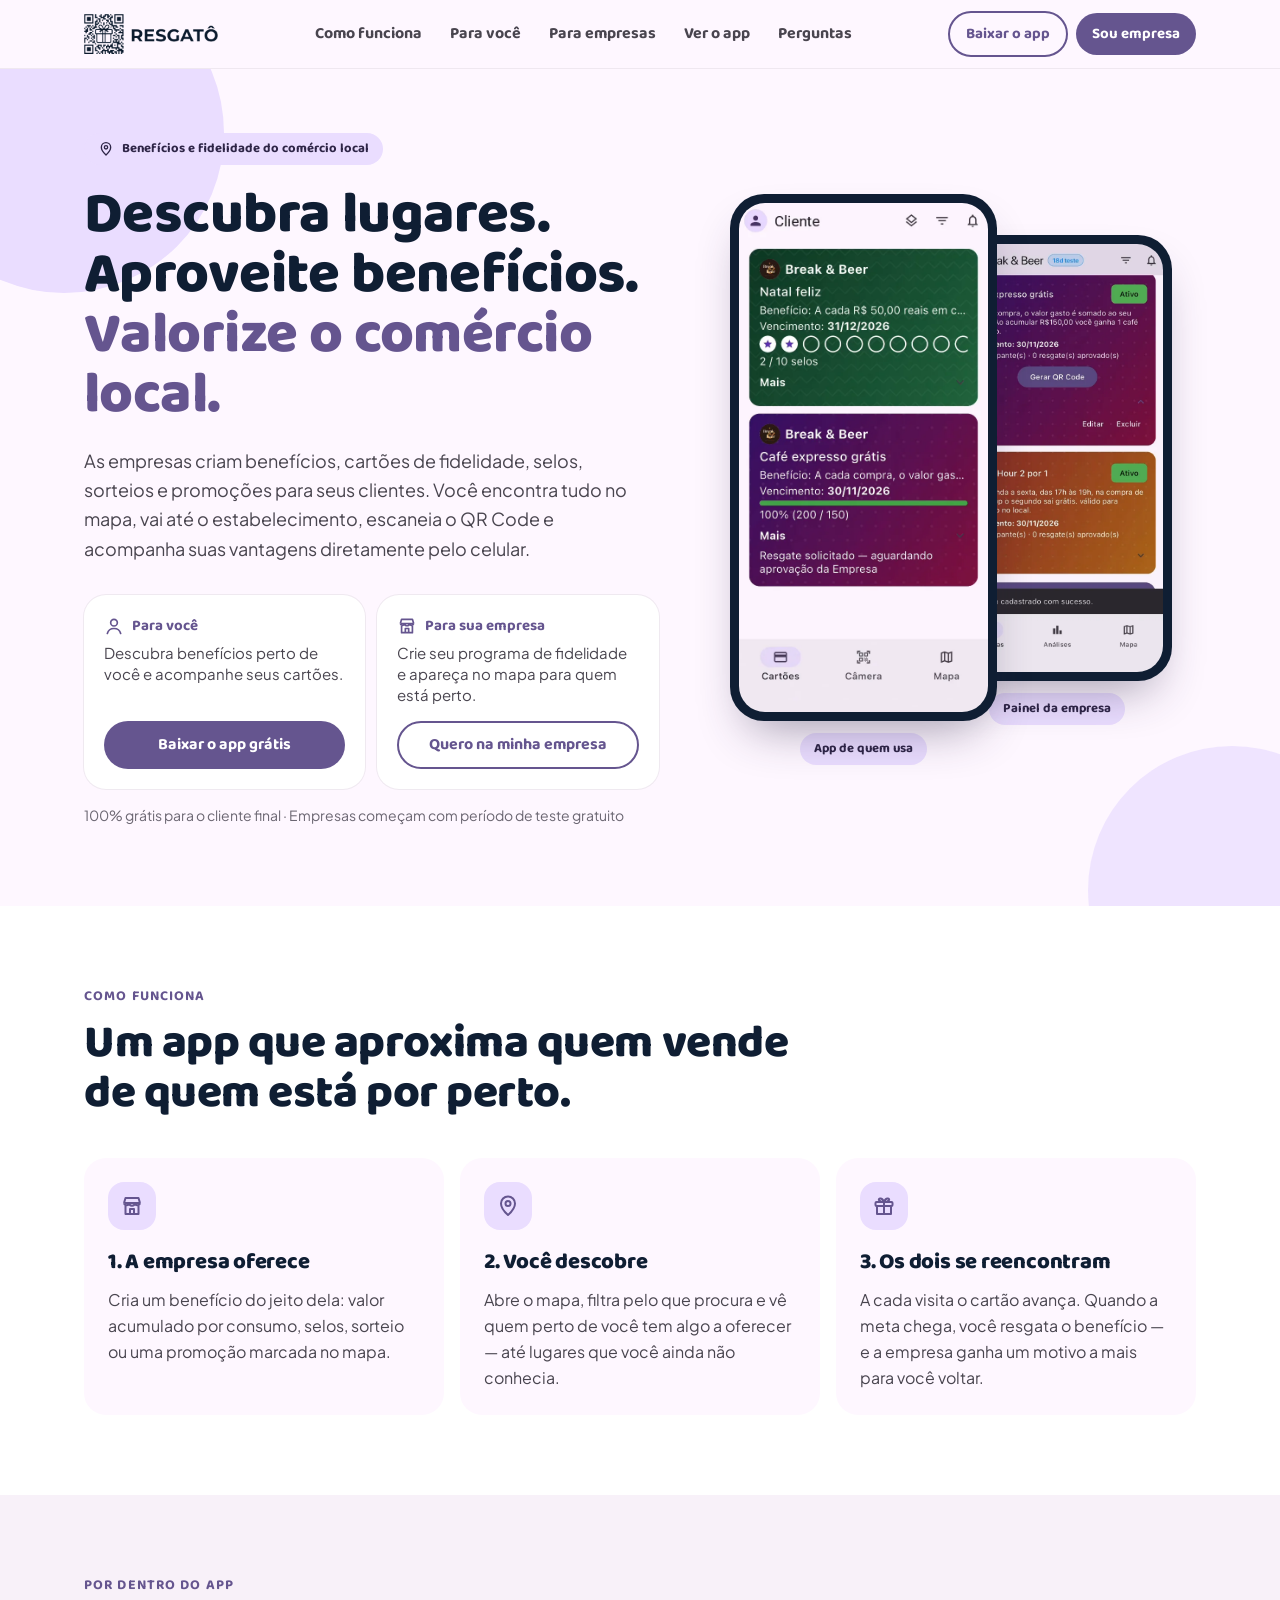
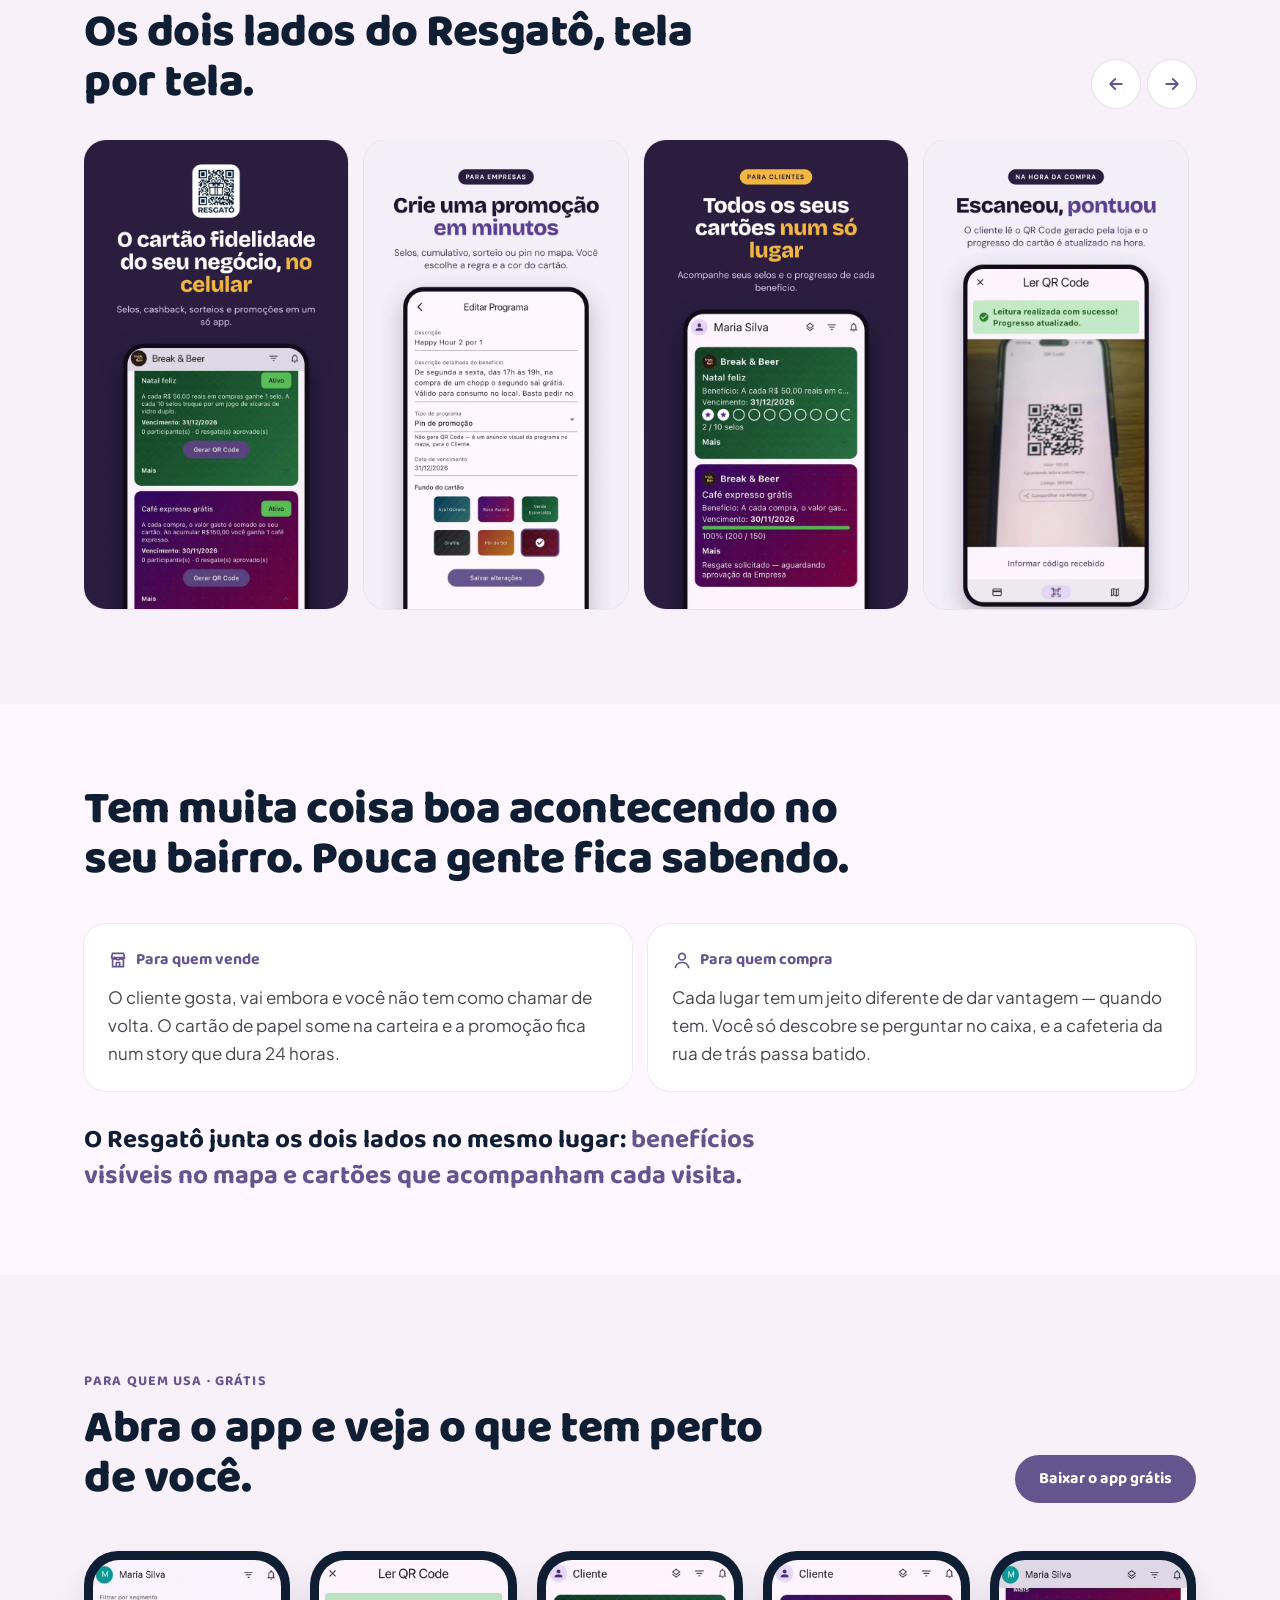
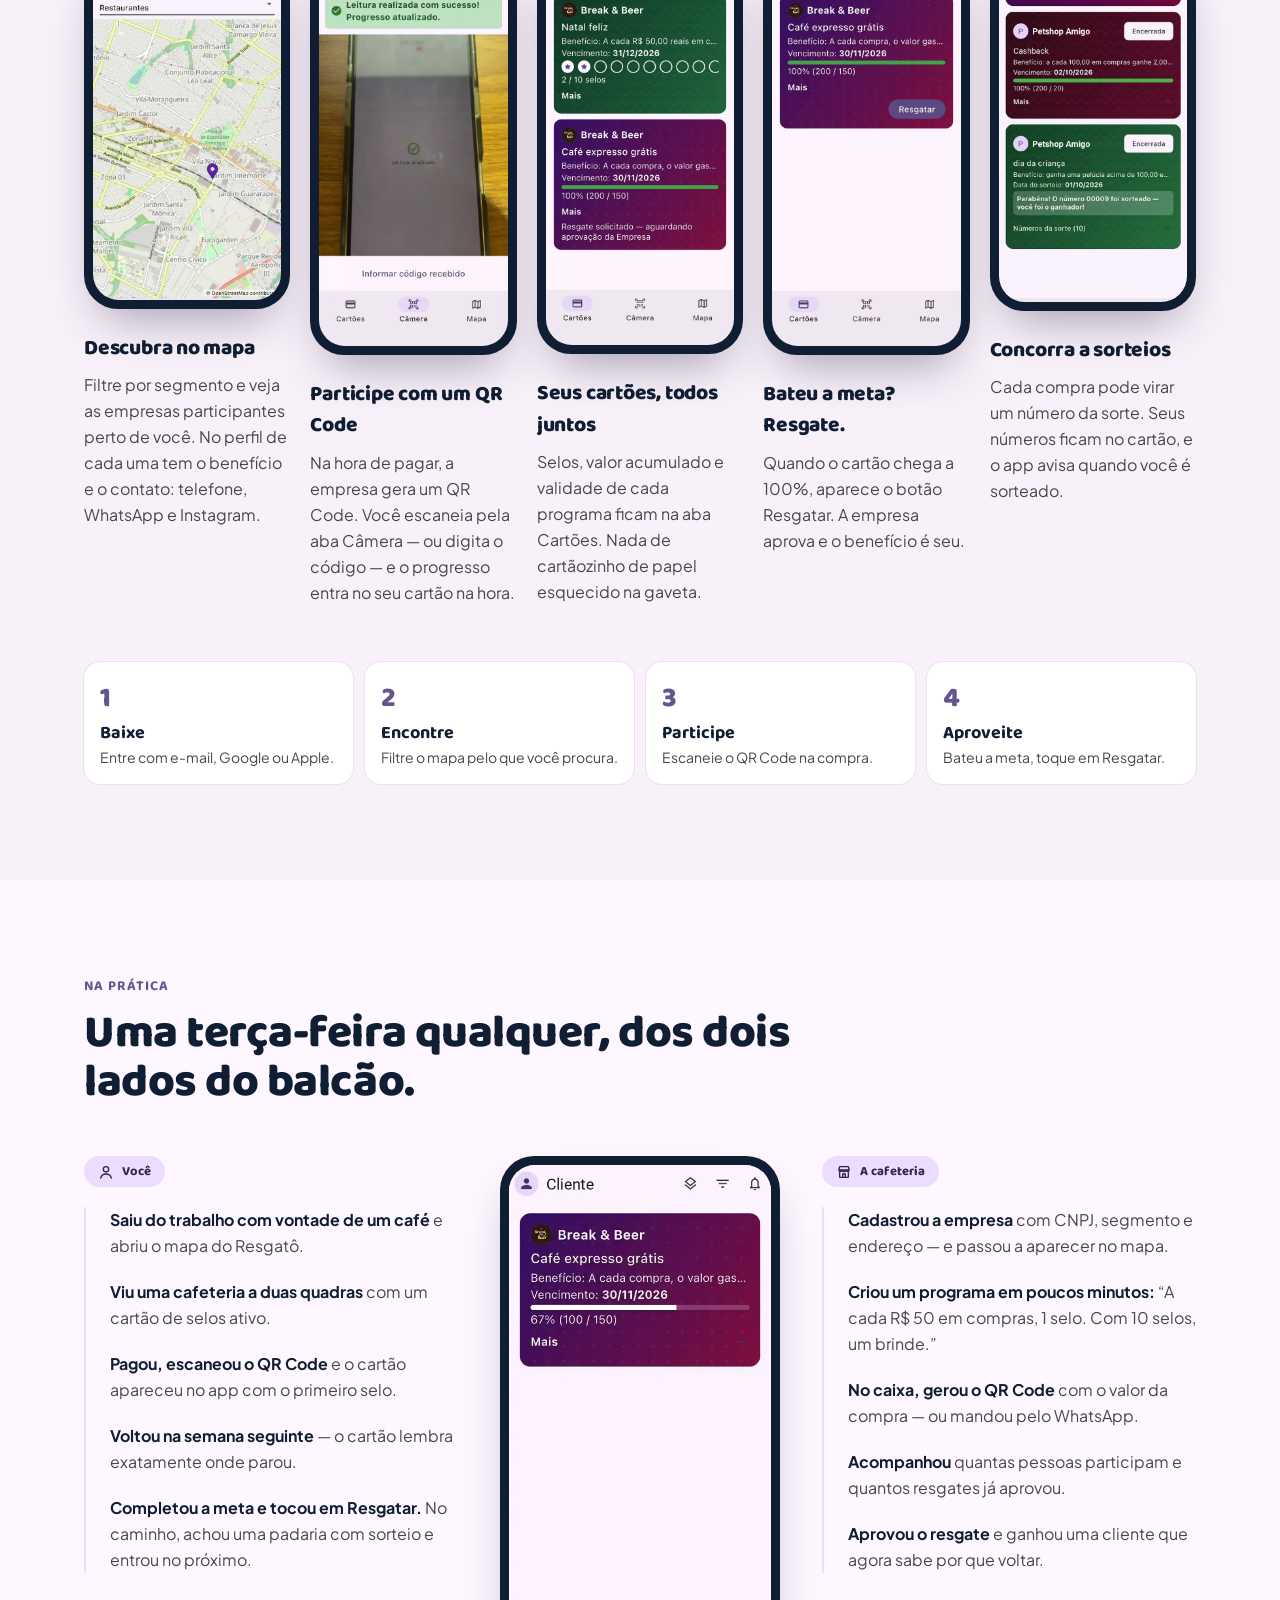
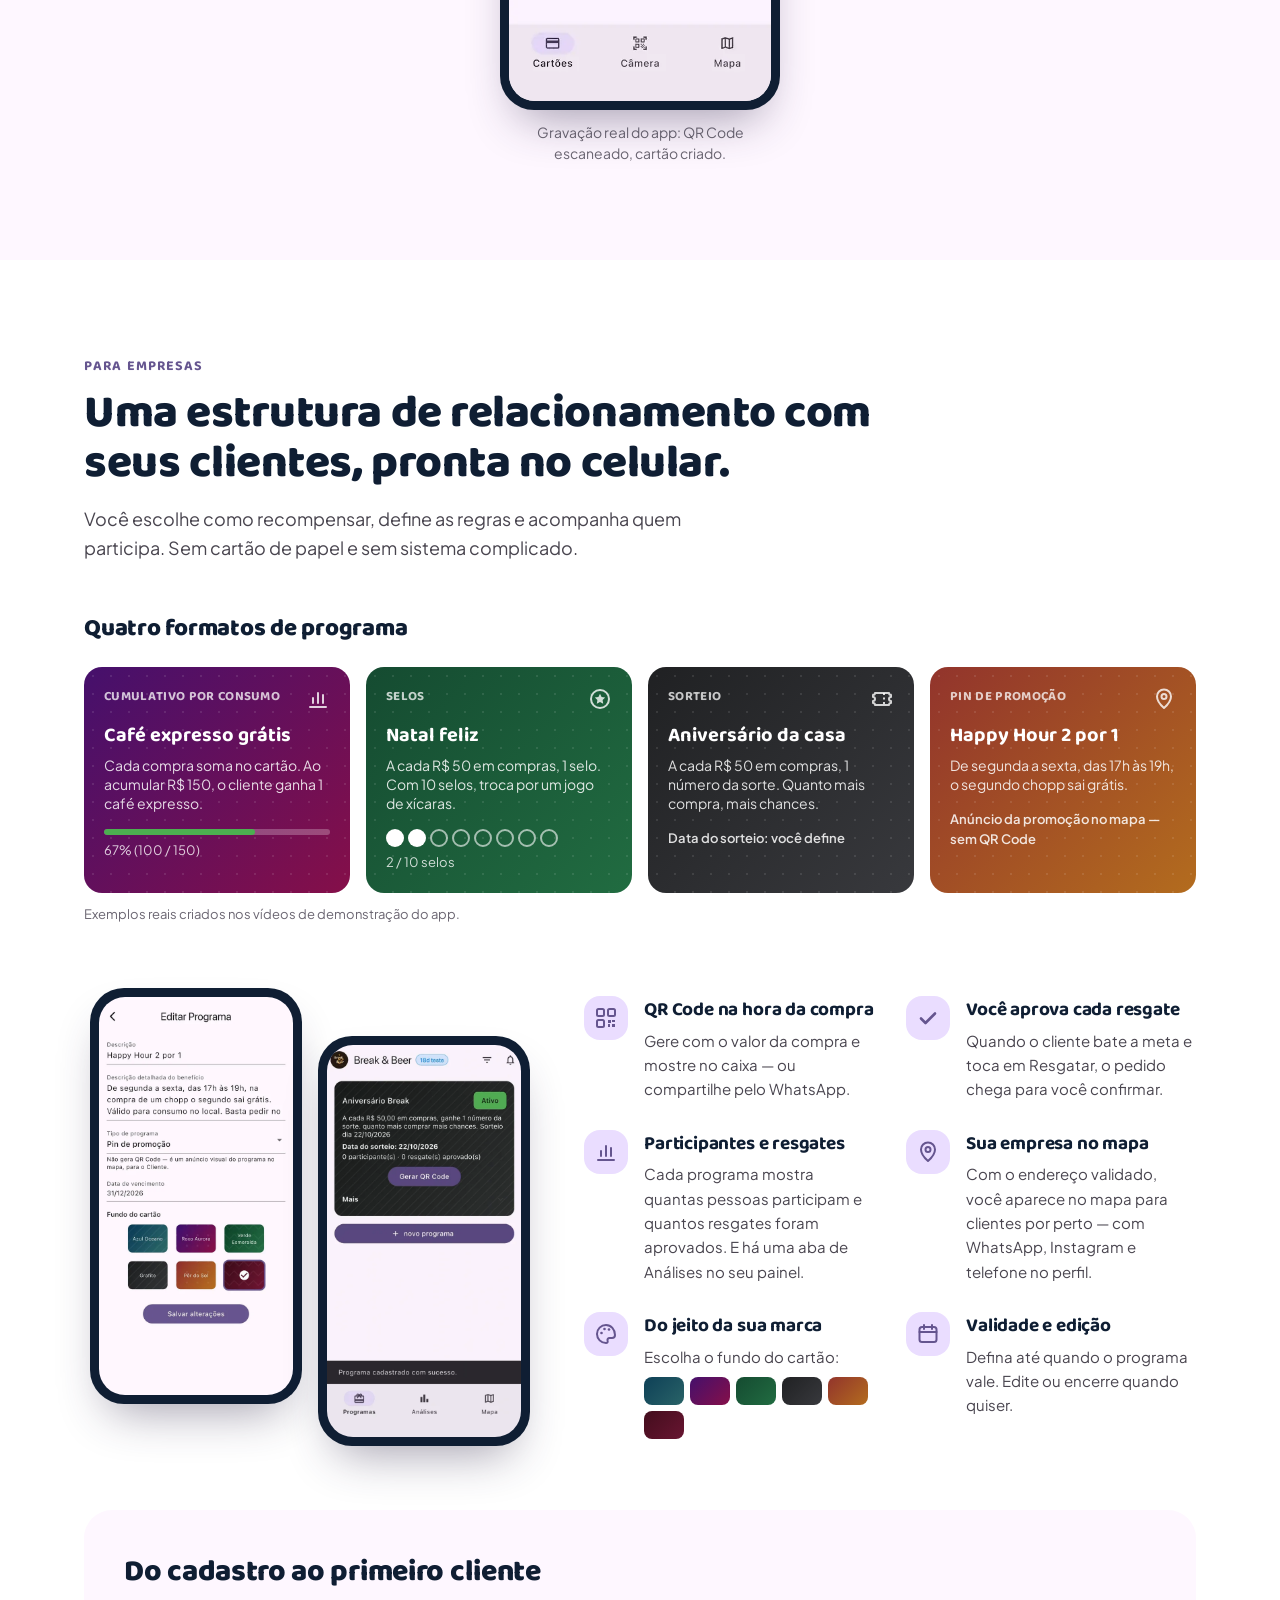
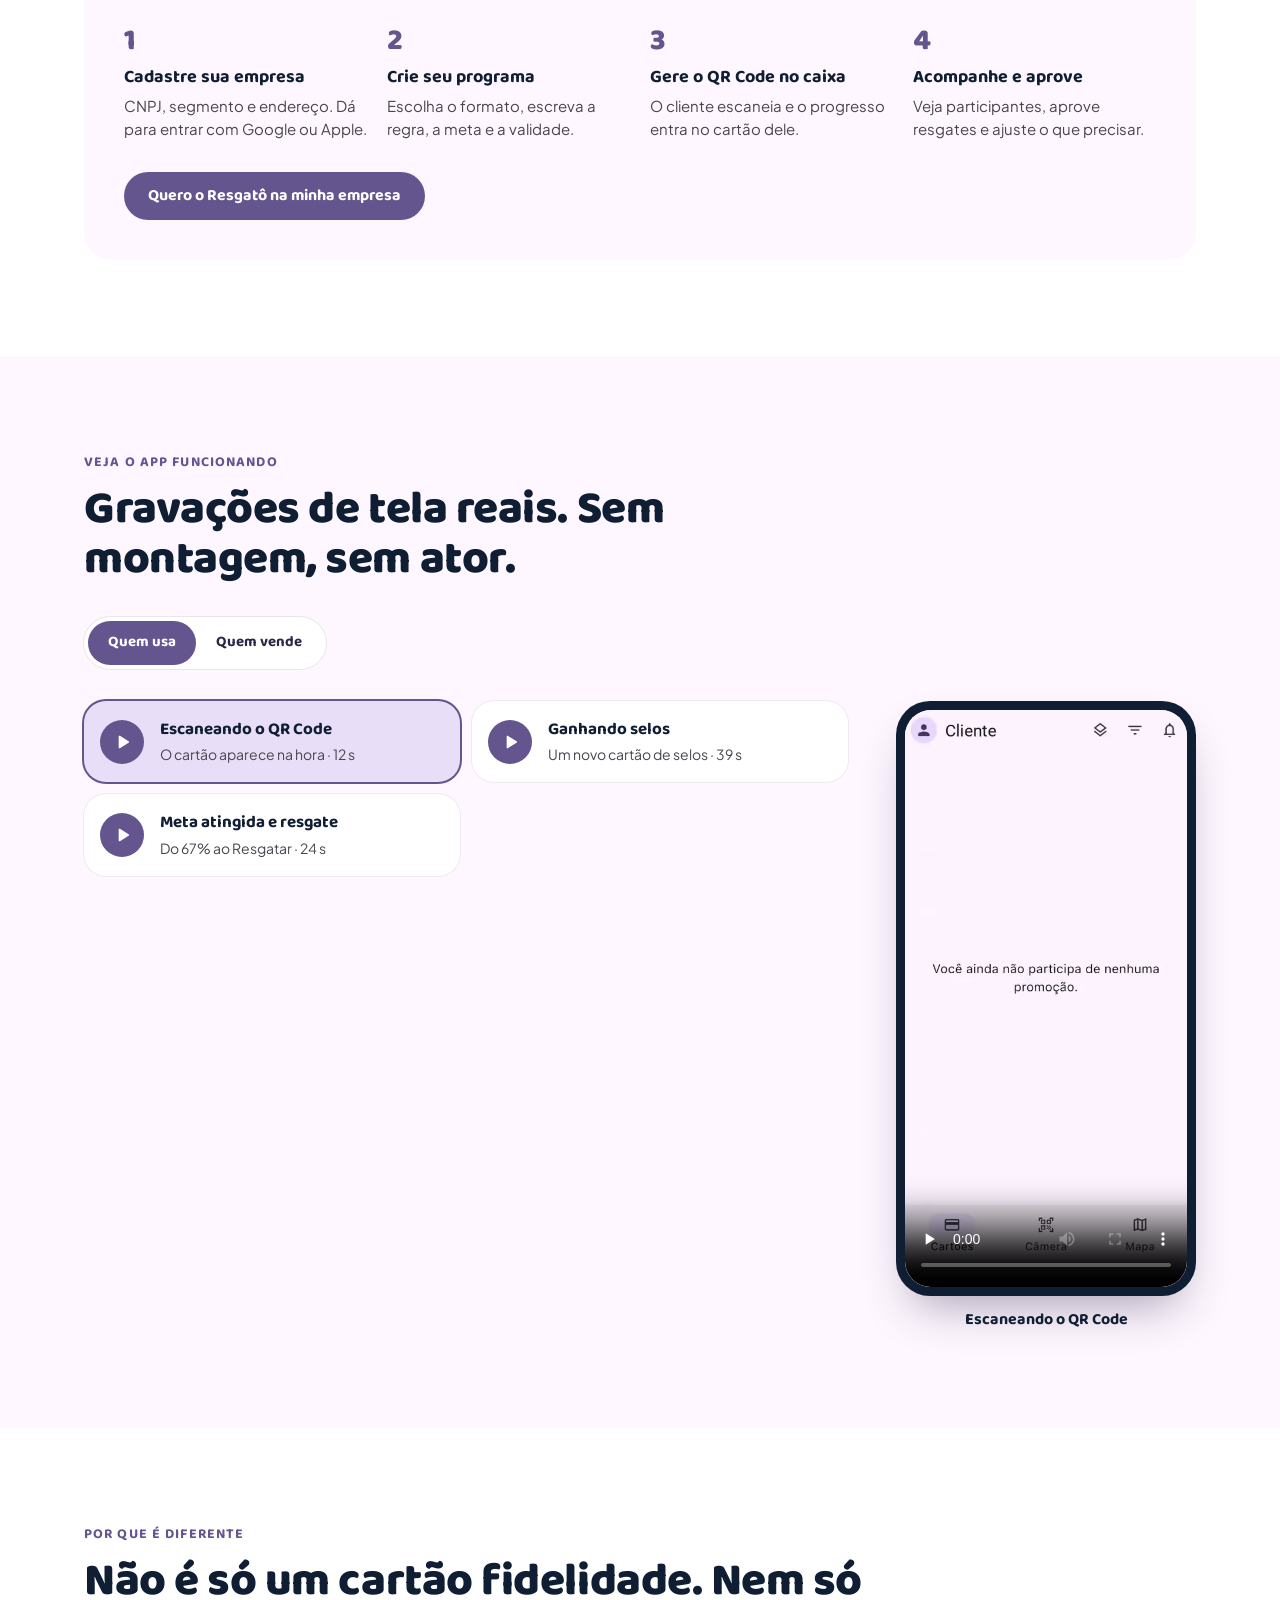
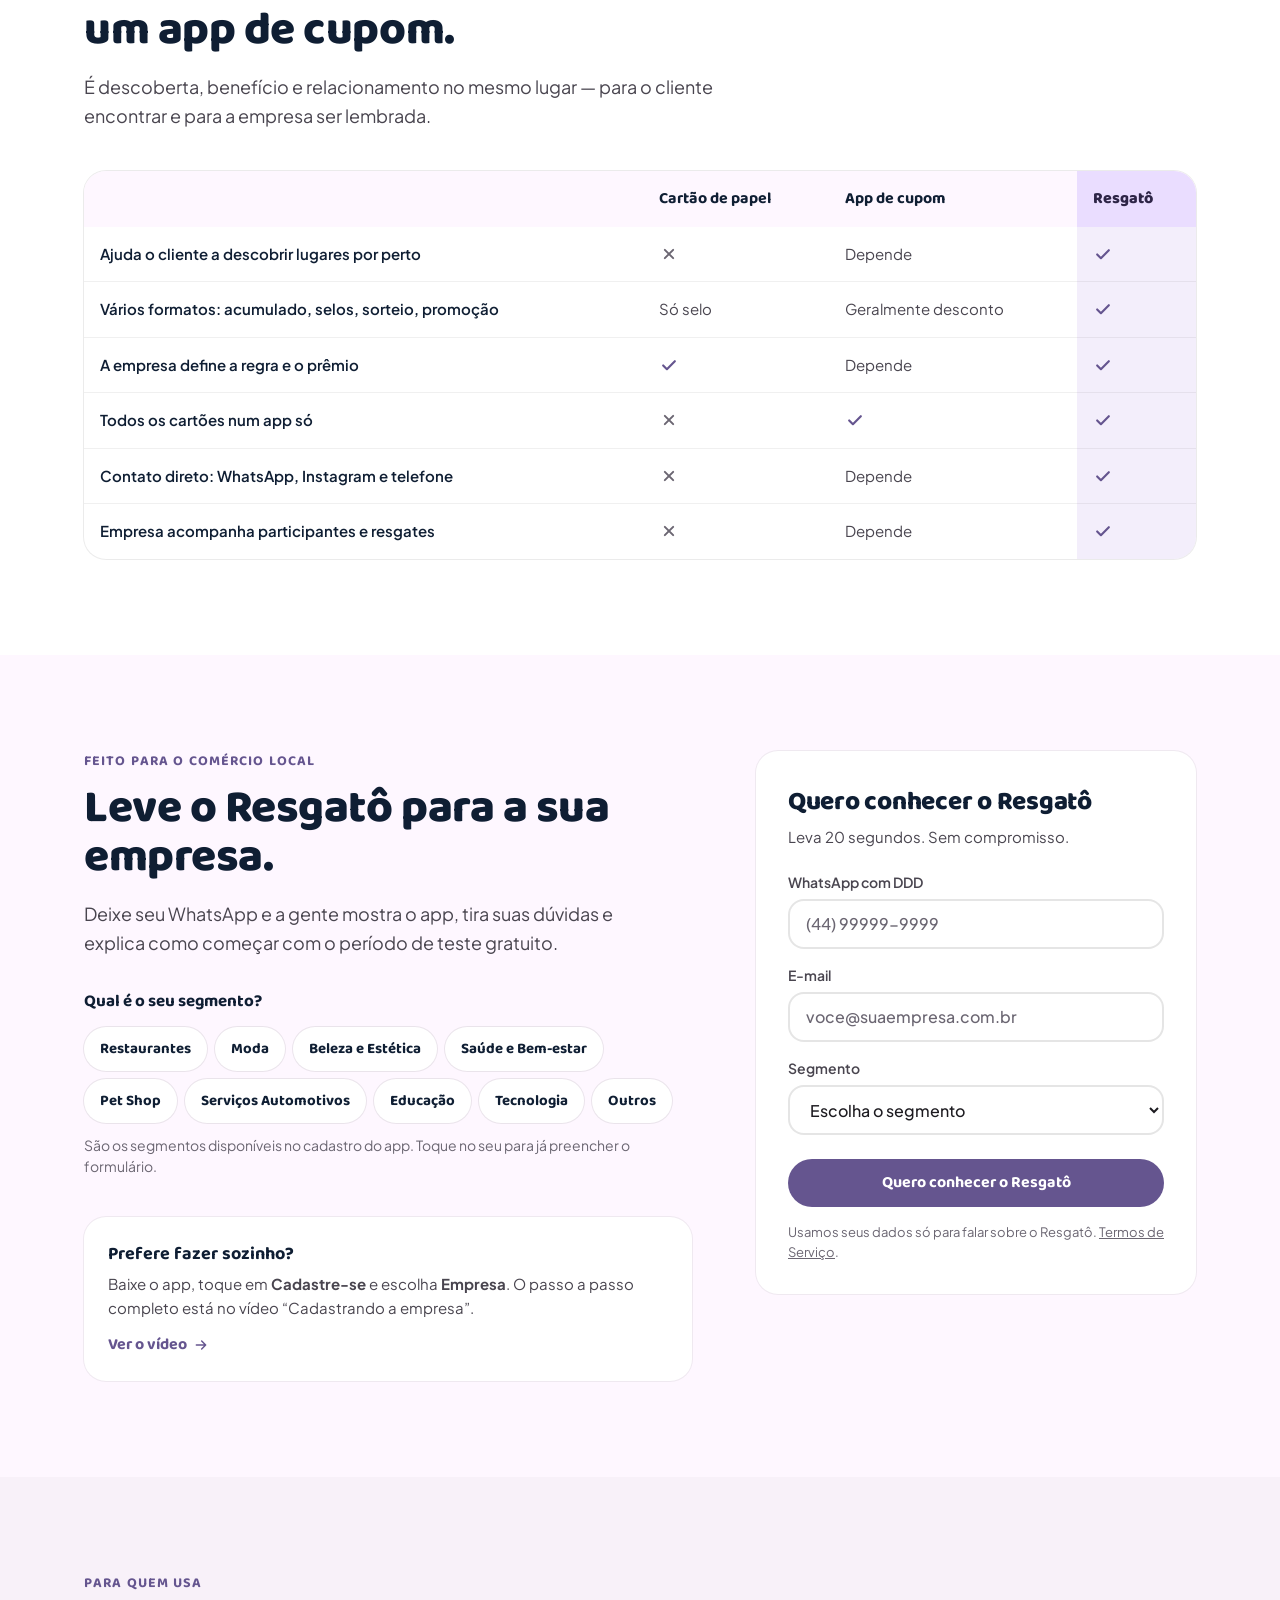
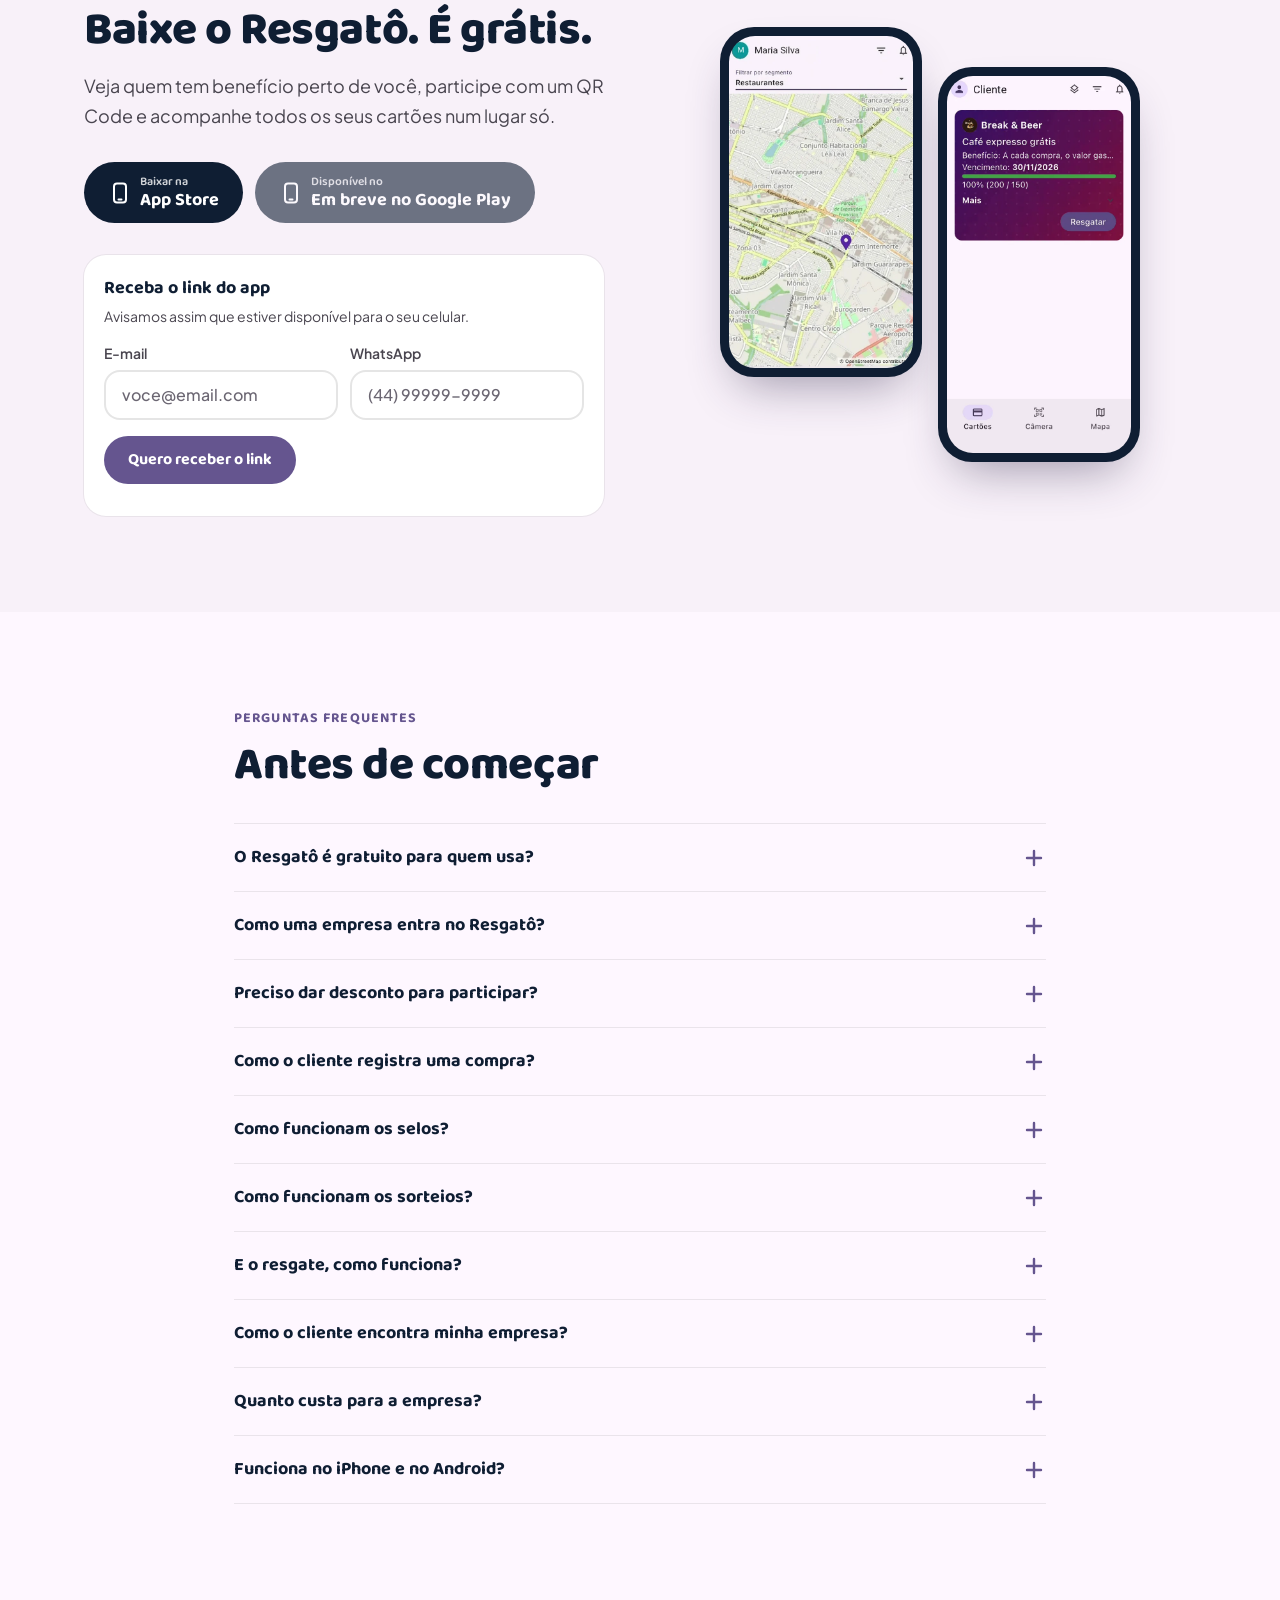
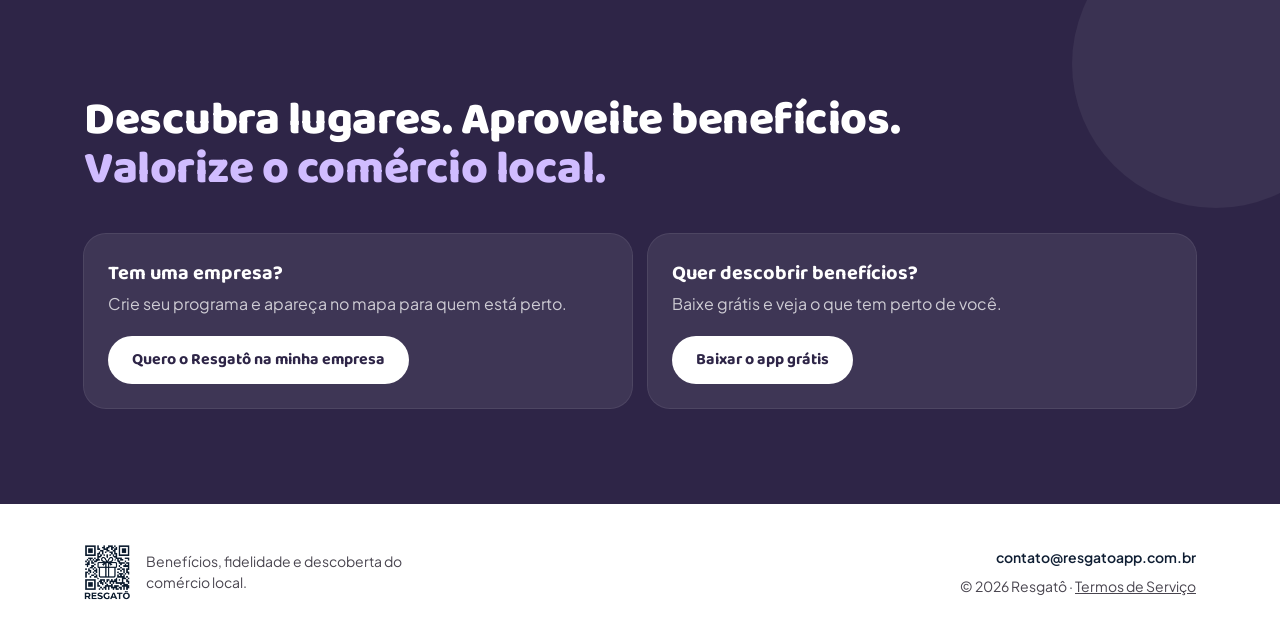
==== commit 5b4e2494: "Add files via upload" ====
--- a/index.html
+++ b/index.html
@@ -26,7 +26,7 @@
 <link rel="preconnect" href="https://fonts.gstatic.com" crossorigin>
 <link href="https://fonts.googleapis.com/css2?family=Baloo+2:wght@600;700;800&family=Plus+Jakarta+Sans:wght@400;500;600;700&display=swap" rel="stylesheet">
 <link rel="preload" as="image" href="assets/img/tela-cliente-cartoes.webp" fetchpriority="high">
-<link rel="stylesheet" href="assets/css/site.css">
+<style>*,:after,:before{--tw-border-spacing-x:0;--tw-border-spacing-y:0;--tw-translate-x:0;--tw-translate-y:0;--tw-rotate:0;--tw-skew-x:0;--tw-skew-y:0;--tw-scale-x:1;--tw-scale-y:1;--tw-pan-x: ;--tw-pan-y: ;--tw-pinch-zoom: ;--tw-scroll-snap-strictness:proximity;--tw-gradient-from-position: ;--tw-gradient-via-position: ;--tw-gradient-to-position: ;--tw-ordinal: ;--tw-slashed-zero: ;--tw-numeric-figure: ;--tw-numeric-spacing: ;--tw-numeric-fraction: ;--tw-ring-inset: ;--tw-ring-offset-width:0px;--tw-ring-offset-color:#fff;--tw-ring-color:rgba(59,130,246,.5);--tw-ring-offset-shadow:0 0 #0000;--tw-ring-shadow:0 0 #0000;--tw-shadow:0 0 #0000;--tw-shadow-colored:0 0 #0000;--tw-blur: ;--tw-brightness: ;--tw-contrast: ;--tw-grayscale: ;--tw-hue-rotate: ;--tw-invert: ;--tw-saturate: ;--tw-sepia: ;--tw-drop-shadow: ;--tw-backdrop-blur: ;--tw-backdrop-brightness: ;--tw-backdrop-contrast: ;--tw-backdrop-grayscale: ;--tw-backdrop-hue-rotate: ;--tw-backdrop-invert: ;--tw-backdrop-opacity: ;--tw-backdrop-saturate: ;--tw-backdrop-sepia: ;--tw-contain-size: ;--tw-contain-layout: ;--tw-contain-paint: ;--tw-contain-style: }::backdrop{--tw-border-spacing-x:0;--tw-border-spacing-y:0;--tw-translate-x:0;--tw-translate-y:0;--tw-rotate:0;--tw-skew-x:0;--tw-skew-y:0;--tw-scale-x:1;--tw-scale-y:1;--tw-pan-x: ;--tw-pan-y: ;--tw-pinch-zoom: ;--tw-scroll-snap-strictness:proximity;--tw-gradient-from-position: ;--tw-gradient-via-position: ;--tw-gradient-to-position: ;--tw-ordinal: ;--tw-slashed-zero: ;--tw-numeric-figure: ;--tw-numeric-spacing: ;--tw-numeric-fraction: ;--tw-ring-inset: ;--tw-ring-offset-width:0px;--tw-ring-offset-color:#fff;--tw-ring-color:rgba(59,130,246,.5);--tw-ring-offset-shadow:0 0 #0000;--tw-ring-shadow:0 0 #0000;--tw-shadow:0 0 #0000;--tw-shadow-colored:0 0 #0000;--tw-blur: ;--tw-brightness: ;--tw-contrast: ;--tw-grayscale: ;--tw-hue-rotate: ;--tw-invert: ;--tw-saturate: ;--tw-sepia: ;--tw-drop-shadow: ;--tw-backdrop-blur: ;--tw-backdrop-brightness: ;--tw-backdrop-contrast: ;--tw-backdrop-grayscale: ;--tw-backdrop-hue-rotate: ;--tw-backdrop-invert: ;--tw-backdrop-opacity: ;--tw-backdrop-saturate: ;--tw-backdrop-sepia: ;--tw-contain-size: ;--tw-contain-layout: ;--tw-contain-paint: ;--tw-contain-style: }/*! tailwindcss v3.4.17 | MIT License | https://tailwindcss.com*/*,:after,:before{box-sizing:border-box;border:0 solid #e5e7eb}:after,:before{--tw-content:""}:host,html{line-height:1.5;-webkit-text-size-adjust:100%;-moz-tab-size:4;-o-tab-size:4;tab-size:4;font-family:Plus Jakarta Sans,system-ui,sans-serif;font-feature-settings:normal;font-variation-settings:normal;-webkit-tap-highlight-color:transparent}body{margin:0;line-height:inherit}hr{height:0;color:inherit;border-top-width:1px}abbr:where([title]){-webkit-text-decoration:underline dotted;text-decoration:underline dotted}h1,h2,h3,h4,h5,h6{font-size:inherit;font-weight:inherit}a{color:inherit;text-decoration:inherit}b,strong{font-weight:bolder}code,kbd,pre,samp{font-family:ui-monospace,SFMono-Regular,Menlo,Monaco,Consolas,Liberation Mono,Courier New,monospace;font-feature-settings:normal;font-variation-settings:normal;font-size:1em}small{font-size:80%}sub,sup{font-size:75%;line-height:0;position:relative;vertical-align:baseline}sub{bottom:-.25em}sup{top:-.5em}table{text-indent:0;border-color:inherit;border-collapse:collapse}button,input,optgroup,select,textarea{font-family:inherit;font-feature-settings:inherit;font-variation-settings:inherit;font-size:100%;font-weight:inherit;line-height:inherit;letter-spacing:inherit;color:inherit;margin:0;padding:0}button,select{text-transform:none}button,input:where([type=button]),input:where([type=reset]),input:where([type=submit]){-webkit-appearance:button;background-color:transparent;background-image:none}:-moz-focusring{outline:auto}:-moz-ui-invalid{box-shadow:none}progress{vertical-align:baseline}::-webkit-inner-spin-button,::-webkit-outer-spin-button{height:auto}[type=search]{-webkit-appearance:textfield;outline-offset:-2px}::-webkit-search-decoration{-webkit-appearance:none}::-webkit-file-upload-button{-webkit-appearance:button;font:inherit}summary{display:list-item}blockquote,dd,dl,figure,h1,h2,h3,h4,h5,h6,hr,p,pre{margin:0}fieldset{margin:0}fieldset,legend{padding:0}menu,ol,ul{list-style:none;margin:0;padding:0}dialog{padding:0}textarea{resize:vertical}input::-moz-placeholder,textarea::-moz-placeholder{opacity:1;color:#9ca3af}input::placeholder,textarea::placeholder{opacity:1;color:#9ca3af}[role=button],button{cursor:pointer}:disabled{cursor:default}audio,canvas,embed,iframe,img,object,svg,video{display:block;vertical-align:middle}img,video{max-width:100%;height:auto}[hidden]:where(:not([hidden=until-found])){display:none}html{scroll-behavior:smooth;color-scheme:light;-webkit-text-size-adjust:100%}body{--tw-bg-opacity:1;background-color:rgb(254 247 255/var(--tw-bg-opacity,1));font-family:Plus Jakarta Sans,system-ui,sans-serif;color:rgb(29 27 32/var(--tw-text-opacity,1));-webkit-font-smoothing:antialiased;-moz-osx-font-smoothing:grayscale;overflow-x:hidden}body,h1,h2,h3,h4{--tw-text-opacity:1}h1,h2,h3,h4{font-family:Baloo\ 2,system-ui,sans-serif;color:rgb(15 30 51/var(--tw-text-opacity,1));letter-spacing:-.01em}:focus-visible{outline:3px solid #65558f;outline-offset:3px;border-radius:8px}[id]{scroll-margin-top:84px}[hidden]{display:none!important}@media (prefers-reduced-motion:reduce){html{scroll-behavior:auto}*,:after,:before{transition:none!important;animation:none!important}}.wrap{margin-left:auto;margin-right:auto;width:100%;max-width:1160px;padding-left:1rem;padding-right:1rem}@media (min-width:640px){.wrap{padding-left:1.5rem;padding-right:1.5rem}}.btn,.btn-primary{display:inline-flex;min-height:48px;align-items:center;justify-content:center;gap:.5rem;border-radius:9999px;padding:.75rem 1.5rem;text-align:center;font-family:Baloo\ 2,system-ui,sans-serif;font-size:16px;font-weight:700;line-height:1.25;transition-property:color,background-color,border-color,text-decoration-color,fill,stroke;transition-timing-function:cubic-bezier(.4,0,.2,1);transition-duration:.15s}.btn-primary{--tw-bg-opacity:1;background-color:rgb(101 85 143/var(--tw-bg-opacity,1));--tw-text-opacity:1;color:rgb(255 255 255/var(--tw-text-opacity,1))}.btn-primary:hover{--tw-bg-opacity:1;background-color:rgb(74 61 110/var(--tw-bg-opacity,1))}.btn-outline{display:inline-flex;min-height:48px;align-items:center;justify-content:center;gap:.5rem;border-radius:9999px;padding:.75rem 1.5rem;text-align:center;font-family:Baloo\ 2,system-ui,sans-serif;font-size:16px;font-weight:700;line-height:1.25;transition-property:color,background-color,border-color,text-decoration-color,fill,stroke;transition-timing-function:cubic-bezier(.4,0,.2,1);transition-duration:.15s;border-width:2px;--tw-border-opacity:1;border-color:rgb(101 85 143/var(--tw-border-opacity,1));background-color:transparent;--tw-text-opacity:1;color:rgb(101 85 143/var(--tw-text-opacity,1))}.btn-outline:hover{--tw-bg-opacity:1;background-color:rgb(232 222 248/var(--tw-bg-opacity,1))}.btn-light{display:inline-flex;min-height:48px;align-items:center;justify-content:center;gap:.5rem;border-radius:9999px;padding:.75rem 1.5rem;text-align:center;font-family:Baloo\ 2,system-ui,sans-serif;font-size:16px;font-weight:700;line-height:1.25;transition-property:color,background-color,border-color,text-decoration-color,fill,stroke;transition-timing-function:cubic-bezier(.4,0,.2,1);transition-duration:.15s;--tw-bg-opacity:1;background-color:rgb(255 255 255/var(--tw-bg-opacity,1));--tw-text-opacity:1;color:rgb(46 37 71/var(--tw-text-opacity,1))}.btn-light:hover{--tw-bg-opacity:1;background-color:rgb(234 221 255/var(--tw-bg-opacity,1))}.btn-ghost-light{display:inline-flex;min-height:48px;align-items:center;justify-content:center;gap:.5rem;border-radius:9999px;padding:.75rem 1.5rem;text-align:center;font-family:Baloo\ 2,system-ui,sans-serif;font-size:16px;font-weight:700;line-height:1.25;transition-property:color,background-color,border-color,text-decoration-color,fill,stroke;transition-timing-function:cubic-bezier(.4,0,.2,1);transition-duration:.15s;border-width:2px;border-color:hsla(0,0%,100%,.4);--tw-text-opacity:1;color:rgb(255 255 255/var(--tw-text-opacity,1))}.btn-ghost-light:hover{background-color:hsla(0,0%,100%,.1)}.btn-wa{display:inline-flex;min-height:48px;align-items:center;justify-content:center;gap:.5rem;border-radius:9999px;padding:.75rem 1.5rem;text-align:center;font-family:Baloo\ 2,system-ui,sans-serif;font-size:16px;font-weight:700;line-height:1.25;transition-property:color,background-color,border-color,text-decoration-color,fill,stroke;transition-timing-function:cubic-bezier(.4,0,.2,1);transition-duration:.15s;--tw-bg-opacity:1;background-color:rgb(37 211 102/var(--tw-bg-opacity,1));--tw-text-opacity:1;color:rgb(11 61 32/var(--tw-text-opacity,1))}.btn-wa:hover{--tw-brightness:brightness(.95);filter:var(--tw-blur) var(--tw-brightness) var(--tw-contrast) var(--tw-grayscale) var(--tw-hue-rotate) var(--tw-invert) var(--tw-saturate) var(--tw-sepia) var(--tw-drop-shadow)}.pill{display:inline-flex;align-items:center;gap:.5rem;border-radius:9999px;--tw-bg-opacity:1;background-color:rgb(234 221 255/var(--tw-bg-opacity,1));padding:.375rem .875rem;font-size:13px;color:rgb(46 37 71/var(--tw-text-opacity,1))}.eyebrow,.pill{font-family:Baloo\ 2,system-ui,sans-serif;font-weight:700;--tw-text-opacity:1}.eyebrow{margin-bottom:.75rem;font-size:14px;text-transform:uppercase;letter-spacing:.08em;color:rgb(101 85 143/var(--tw-text-opacity,1))}.h2{font-family:Baloo\ 2,system-ui,sans-serif;font-size:30px;font-weight:800;line-height:1.08}@media (min-width:640px){.h2{font-size:40px}}@media (min-width:1024px){.h2{font-size:46px}}.lead{font-size:17px;line-height:1.625;--tw-text-opacity:1;color:rgb(73 69 79/var(--tw-text-opacity,1))}@media (min-width:640px){.lead{font-size:18px}}.card{border-radius:22px;--tw-bg-opacity:1;background-color:rgb(255 255 255/var(--tw-bg-opacity,1));padding:1.5rem;--tw-ring-offset-shadow:var(--tw-ring-inset) 0 0 0 var(--tw-ring-offset-width) var(--tw-ring-offset-color);--tw-ring-shadow:var(--tw-ring-inset) 0 0 0 calc(1px + var(--tw-ring-offset-width)) var(--tw-ring-color);box-shadow:var(--tw-ring-offset-shadow),var(--tw-ring-shadow),var(--tw-shadow,0 0 #0000);--tw-ring-color:rgba(0,0,0,.06)}.phone{position:relative;overflow:hidden;border-radius:34px;--tw-bg-opacity:1;background-color:rgb(15 30 51/var(--tw-bg-opacity,1));padding:9px;box-shadow:0 24px 48px -18px rgba(46,37,71,.45)}.phone>img,.phone>video{display:block;width:100%;border-radius:26px;--tw-bg-opacity:1;background-color:rgb(254 247 255/var(--tw-bg-opacity,1))}.appcard{position:relative;overflow:hidden;border-radius:18px;padding:1.25rem;--tw-text-opacity:1;color:rgb(255 255 255/var(--tw-text-opacity,1))}.appcard:after{content:"";position:absolute;inset:0;pointer-events:none;opacity:.18;background-image:radial-gradient(hsla(0,0%,100%,.55) 1px,transparent 1.4px);background-size:18px 18px}.appcard>*{position:relative;z-index:1}.chip{display:inline-flex;min-height:44px;align-items:center;border-radius:9999px;--tw-bg-opacity:1;background-color:rgb(255 255 255/var(--tw-bg-opacity,1));padding-left:1rem;padding-right:1rem;font-family:Baloo\ 2,system-ui,sans-serif;font-size:15px;font-weight:700;--tw-text-opacity:1;color:rgb(15 30 51/var(--tw-text-opacity,1));--tw-ring-offset-shadow:var(--tw-ring-inset) 0 0 0 var(--tw-ring-offset-width) var(--tw-ring-offset-color);--tw-ring-shadow:var(--tw-ring-inset) 0 0 0 calc(1px + var(--tw-ring-offset-width)) var(--tw-ring-color);box-shadow:var(--tw-ring-offset-shadow),var(--tw-ring-shadow),var(--tw-shadow,0 0 #0000);--tw-ring-color:rgba(0,0,0,.08);transition-property:color,background-color,border-color,text-decoration-color,fill,stroke;transition-timing-function:cubic-bezier(.4,0,.2,1);transition-duration:.15s}.chip:hover{--tw-bg-opacity:1;background-color:rgb(232 222 248/var(--tw-bg-opacity,1))}.field{min-height:50px;width:100%;border-radius:1rem;border-width:2px;border-color:rgba(0,0,0,.1);--tw-bg-opacity:1;background-color:rgb(255 255 255/var(--tw-bg-opacity,1));padding-left:1rem;padding-right:1rem;font-size:16px;font-weight:500;--tw-text-opacity:1;color:rgb(29 27 32/var(--tw-text-opacity,1))}.field::-moz-placeholder{--tw-text-opacity:1;color:rgb(107 102 114/var(--tw-text-opacity,1))}.field::placeholder{--tw-text-opacity:1;color:rgb(107 102 114/var(--tw-text-opacity,1))}.field:focus{--tw-border-opacity:1;border-color:rgb(101 85 143/var(--tw-border-opacity,1));outline:2px solid transparent;outline-offset:2px}.label{margin-bottom:.375rem;display:block;font-size:14px;font-weight:600;--tw-text-opacity:1;color:rgb(73 69 79/var(--tw-text-opacity,1))}.blob{pointer-events:none;position:absolute;border-radius:9999px;--tw-bg-opacity:1;background-color:rgb(234 221 255/var(--tw-bg-opacity,1))}.vtab[aria-selected=true]{--tw-bg-opacity:1;background-color:rgb(101 85 143/var(--tw-bg-opacity,1));--tw-text-opacity:1;color:rgb(255 255 255/var(--tw-text-opacity,1))}.vitem[aria-pressed=true]{--tw-bg-opacity:1;background-color:rgb(232 222 248/var(--tw-bg-opacity,1));--tw-ring-offset-shadow:var(--tw-ring-inset) 0 0 0 var(--tw-ring-offset-width) var(--tw-ring-offset-color);--tw-ring-shadow:var(--tw-ring-inset) 0 0 0 calc(2px + var(--tw-ring-offset-width)) var(--tw-ring-color);box-shadow:var(--tw-ring-offset-shadow),var(--tw-ring-shadow),var(--tw-shadow,0 0 #0000);--tw-ring-opacity:1;--tw-ring-color:rgb(101 85 143/var(--tw-ring-opacity,1))}@media (max-width:639px){.cmp table{min-width:0}.cmp thead{display:none}.cmp tr{display:grid;grid-template-columns:repeat(3,1fr)}.cmp tbody th{grid-column:1/-1;padding-bottom:4px}.cmp td{padding-top:6px;font-size:14px;background:transparent!important}.cmp td:before{content:attr(data-label);display:block;font-size:12px;font-weight:700;color:#6b6672;margin-bottom:4px}.cmp td:last-child:before{color:#4a3d6e}}details.faq>summary{list-style:none}details.faq>summary::-webkit-details-marker{display:none}details.faq[open] .faq-icon{transform:rotate(45deg)}.sr-only{position:absolute;width:1px;height:1px;padding:0;margin:-1px;overflow:hidden;clip:rect(0,0,0,0);white-space:nowrap;border-width:0}.pointer-events-none{pointer-events:none}.fixed{position:fixed}.absolute{position:absolute}.relative{position:relative}.sticky{position:sticky}.-bottom-32{bottom:-8rem}.-left-24{left:-6rem}.-right-20{right:-5rem}.-right-24{right:-6rem}.-top-20{top:-5rem}.-top-24{top:-6rem}.bottom-5{bottom:1.25rem}.right-5{right:1.25rem}.top-0{top:0}.z-10{z-index:10}.z-40{z-index:40}.z-50{z-index:50}.-mx-4{margin-left:-1rem;margin-right:-1rem}.mx-auto{margin-left:auto;margin-right:auto}.-ml-\[12\%\]{margin-left:-12%}.mb-10{margin-bottom:2.5rem}.mb-5{margin-bottom:1.25rem}.mt-1{margin-top:.25rem}.mt-1\.5{margin-top:.375rem}.mt-10{margin-top:2.5rem}.mt-12{margin-top:3rem}.mt-14{margin-top:3.5rem}.mt-16{margin-top:4rem}.mt-2{margin-top:.5rem}.mt-3{margin-top:.75rem}.mt-4{margin-top:1rem}.mt-5{margin-top:1.25rem}.mt-6{margin-top:1.5rem}.mt-8{margin-top:2rem}.block{display:block}.flex{display:flex}.inline-flex{display:inline-flex}.table{display:table}.grid{display:grid}.hidden{display:none}.h-1\.5{height:.375rem}.h-11{height:2.75rem}.h-12{height:3rem}.h-14{height:3.5rem}.h-4{height:1rem}.h-5{height:1.25rem}.h-6{height:1.5rem}.h-64{height:16rem}.h-7{height:1.75rem}.h-72{height:18rem}.h-\[18px\]{height:18px}.h-\[32px\]{height:32px}.h-\[68px\]{height:68px}.h-full{height:100%}.min-h-\[42px\]{min-height:42px}.min-h-\[44px\]{min-height:44px}.min-h-\[56px\]{min-height:56px}.w-1\/2{width:50%}.w-10{width:2.5rem}.w-11{width:2.75rem}.w-12{width:3rem}.w-14{width:3.5rem}.w-2\/3{width:66.666667%}.w-4{width:1rem}.w-5{width:1.25rem}.w-6{width:1.5rem}.w-64{width:16rem}.w-7{width:1.75rem}.w-72{width:18rem}.w-\[18px\]{width:18px}.w-\[240px\]{width:240px}.w-\[50\%\]{width:50%}.w-\[58\%\]{width:58%}.w-\[80\%\]{width:80%}.w-auto{width:auto}.w-full{width:100%}.min-w-0{min-width:0}.min-w-\[640px\]{min-width:640px}.max-w-\[230px\]{max-width:230px}.max-w-\[250px\]{max-width:250px}.max-w-\[260px\]{max-width:260px}.max-w-\[280px\]{max-width:280px}.max-w-\[420px\]{max-width:420px}.max-w-\[440px\]{max-width:440px}.max-w-\[460px\]{max-width:460px}.max-w-\[520px\]{max-width:520px}.max-w-\[560px\]{max-width:560px}.max-w-\[640px\]{max-width:640px}.max-w-\[680px\]{max-width:680px}.max-w-\[700px\]{max-width:700px}.max-w-\[760px\]{max-width:760px}.max-w-\[820px\]{max-width:820px}.max-w-\[860px\]{max-width:860px}.max-w-full{max-width:100%}.flex-1{flex:1 1 0%}.shrink-0{flex-shrink:0}.border-collapse{border-collapse:collapse}.rotate-180{--tw-rotate:180deg;transform:translate(var(--tw-translate-x),var(--tw-translate-y)) rotate(var(--tw-rotate)) skewX(var(--tw-skew-x)) skewY(var(--tw-skew-y)) scaleX(var(--tw-scale-x)) scaleY(var(--tw-scale-y))}.cursor-default{cursor:default}.cursor-pointer{cursor:pointer}.snap-x{scroll-snap-type:x var(--tw-scroll-snap-strictness)}.snap-mandatory{--tw-scroll-snap-strictness:mandatory}.snap-start{scroll-snap-align:start}.grid-cols-2{grid-template-columns:repeat(2,minmax(0,1fr))}.flex-col{flex-direction:column}.flex-wrap{flex-wrap:wrap}.place-items-center{place-items:center}.items-start{align-items:flex-start}.items-end{align-items:flex-end}.items-center{align-items:center}.justify-center{justify-content:center}.justify-between{justify-content:space-between}.gap-1{gap:.25rem}.gap-1\.5{gap:.375rem}.gap-10{gap:2.5rem}.gap-12{gap:3rem}.gap-2{gap:.5rem}.gap-3{gap:.75rem}.gap-4{gap:1rem}.gap-5{gap:1.25rem}.gap-6{gap:1.5rem}.gap-7{gap:1.75rem}.gap-8{gap:2rem}.gap-x-8{-moz-column-gap:2rem;column-gap:2rem}.gap-y-7{row-gap:1.75rem}.space-y-5>:not([hidden])~:not([hidden]){--tw-space-y-reverse:0;margin-top:calc(1.25rem*(1 - var(--tw-space-y-reverse)));margin-bottom:calc(1.25rem*var(--tw-space-y-reverse))}.divide-y>:not([hidden])~:not([hidden]){--tw-divide-y-reverse:0;border-top-width:calc(1px*(1 - var(--tw-divide-y-reverse)));border-bottom-width:calc(1px*var(--tw-divide-y-reverse))}.divide-black\/\[0\.06\]>:not([hidden])~:not([hidden]){border-color:rgba(0,0,0,.06)}.divide-black\/\[0\.08\]>:not([hidden])~:not([hidden]){border-color:rgba(0,0,0,.08)}.self-start{align-self:flex-start}.overflow-hidden{overflow:hidden}.overflow-x-auto{overflow-x:auto}.whitespace-nowrap{white-space:nowrap}.rounded-2xl{border-radius:1rem}.rounded-\[22px\]{border-radius:22px}.rounded-\[28px\]{border-radius:28px}.rounded-full{border-radius:9999px}.rounded-lg{border-radius:.5rem}.rounded-xl{border-radius:.75rem}.border-2{border-width:2px}.border-y{border-top-width:1px}.border-b,.border-y{border-bottom-width:1px}.border-l-2{border-left-width:2px}.border-t{border-top-width:1px}.border-black\/\[0\.06\]{border-color:rgba(0,0,0,.06)}.border-black\/\[0\.08\]{border-color:rgba(0,0,0,.08)}.border-lav-300{--tw-border-opacity:1;border-color:rgb(234 221 255/var(--tw-border-opacity,1))}.border-white\/60{border-color:hsla(0,0%,100%,.6)}.bg-ativo{--tw-bg-opacity:1;background-color:rgb(76 175 80/var(--tw-bg-opacity,1))}.bg-bg{--tw-bg-opacity:1;background-color:rgb(254 247 255/var(--tw-bg-opacity,1))}.bg-bg-alt{--tw-bg-opacity:1;background-color:rgb(248 241 249/var(--tw-bg-opacity,1))}.bg-bg\/95{background-color:rgba(254,247,255,.95)}.bg-brand{--tw-bg-opacity:1;background-color:rgb(101 85 143/var(--tw-bg-opacity,1))}.bg-brand-900{--tw-bg-opacity:1;background-color:rgb(46 37 71/var(--tw-bg-opacity,1))}.bg-lav-300{--tw-bg-opacity:1;background-color:rgb(234 221 255/var(--tw-bg-opacity,1))}.bg-lav-400{--tw-bg-opacity:1;background-color:rgb(232 222 248/var(--tw-bg-opacity,1))}.bg-lav-400\/50{background-color:rgba(232,222,248,.5)}.bg-navy{background-color:rgb(15 30 51/var(--tw-bg-opacity,1))}.bg-navy,.bg-wa{--tw-bg-opacity:1}.bg-wa{background-color:rgb(37 211 102/var(--tw-bg-opacity,1))}.bg-white{--tw-bg-opacity:1;background-color:rgb(255 255 255/var(--tw-bg-opacity,1))}.bg-white\/25{background-color:hsla(0,0%,100%,.25)}.bg-white\/\[0\.06\]{background-color:hsla(0,0%,100%,.06)}.bg-white\/\[0\.08\]{background-color:hsla(0,0%,100%,.08)}.bg-aurora{background-image:linear-gradient(135deg,#45106c,#850f49)}.bg-bordo{background-image:linear-gradient(135deg,#430d1d,#681531)}.bg-esmeralda{background-image:linear-gradient(135deg,#154b31,#216c41)}.bg-grafite{background-image:linear-gradient(135deg,#202123,#38393d)}.bg-oceano{background-image:linear-gradient(135deg,#0e4057,#296367)}.bg-sol{background-image:linear-gradient(135deg,#92342c,#b36c1e)}.p-1{padding:.25rem}.p-4{padding:1rem}.p-5{padding:1.25rem}.p-6{padding:1.5rem}.px-3{padding-left:.75rem;padding-right:.75rem}.px-3\.5{padding-left:.875rem;padding-right:.875rem}.px-4{padding-left:1rem;padding-right:1rem}.px-5{padding-left:1.25rem;padding-right:1.25rem}.px-6{padding-left:1.5rem;padding-right:1.5rem}.py-10{padding-top:2.5rem;padding-bottom:2.5rem}.py-16{padding-top:4rem;padding-bottom:4rem}.py-3{padding-top:.75rem;padding-bottom:.75rem}.py-5{padding-top:1.25rem;padding-bottom:1.25rem}.pb-14{padding-bottom:3.5rem}.pb-4{padding-bottom:1rem}.pb-5{padding-bottom:1.25rem}.pl-6{padding-left:1.5rem}.pt-10{padding-top:2.5rem}.text-left{text-align:left}.text-center{text-align:center}.font-display{font-family:Baloo\ 2,system-ui,sans-serif}.text-\[12px\]{font-size:12px}.text-\[13px\]{font-size:13px}.text-\[14px\]{font-size:14px}.text-\[15px\]{font-size:15px}.text-\[16px\]{font-size:16px}.text-\[17px\]{font-size:17px}.text-\[18px\]{font-size:18px}.text-\[19px\]{font-size:19px}.text-\[20px\]{font-size:20px}.text-\[21px\]{font-size:21px}.text-\[22px\]{font-size:22px}.text-\[24px\]{font-size:24px}.text-\[26px\]{font-size:26px}.text-\[28px\]{font-size:28px}.text-\[30px\]{font-size:30px}.text-\[32px\]{font-size:32px}.text-\[36px\]{font-size:36px}.font-bold{font-weight:700}.font-extrabold{font-weight:800}.font-semibold{font-weight:600}.uppercase{text-transform:uppercase}.leading-\[1\.04\]{line-height:1.04}.leading-\[1\.06\]{line-height:1.06}.leading-relaxed{line-height:1.625}.leading-snug{line-height:1.375}.leading-tight{line-height:1.25}.tracking-wide{letter-spacing:.025em}.text-\[\#0B3D20\]{--tw-text-opacity:1;color:rgb(11 61 32/var(--tw-text-opacity,1))}.text-\[\#B3261E\]{--tw-text-opacity:1;color:rgb(179 38 30/var(--tw-text-opacity,1))}.text-brand{--tw-text-opacity:1;color:rgb(101 85 143/var(--tw-text-opacity,1))}.text-brand-900{--tw-text-opacity:1;color:rgb(46 37 71/var(--tw-text-opacity,1))}.text-ink-faint{--tw-text-opacity:1;color:rgb(107 102 114/var(--tw-text-opacity,1))}.text-ink-soft{--tw-text-opacity:1;color:rgb(73 69 79/var(--tw-text-opacity,1))}.text-lav-500{--tw-text-opacity:1;color:rgb(208 188 255/var(--tw-text-opacity,1))}.text-navy{--tw-text-opacity:1;color:rgb(15 30 51/var(--tw-text-opacity,1))}.text-white{--tw-text-opacity:1;color:rgb(255 255 255/var(--tw-text-opacity,1))}.text-white\/75{color:hsla(0,0%,100%,.75)}.text-white\/80{color:hsla(0,0%,100%,.8)}.text-white\/85{color:hsla(0,0%,100%,.85)}.underline{text-decoration-line:underline}.opacity-60{opacity:.6}.opacity-70{opacity:.7}.opacity-80{opacity:.8}.shadow-lg{--tw-shadow:0 10px 15px -3px rgba(0,0,0,.1),0 4px 6px -4px rgba(0,0,0,.1);--tw-shadow-colored:0 10px 15px -3px var(--tw-shadow-color),0 4px 6px -4px var(--tw-shadow-color);box-shadow:var(--tw-ring-offset-shadow,0 0 #0000),var(--tw-ring-shadow,0 0 #0000),var(--tw-shadow)}.shadow-black\/20{--tw-shadow-color:rgba(0,0,0,.2);--tw-shadow:var(--tw-shadow-colored)}.ring-1{--tw-ring-offset-shadow:var(--tw-ring-inset) 0 0 0 var(--tw-ring-offset-width) var(--tw-ring-offset-color);--tw-ring-shadow:var(--tw-ring-inset) 0 0 0 calc(1px + var(--tw-ring-offset-width)) var(--tw-ring-color);box-shadow:var(--tw-ring-offset-shadow),var(--tw-ring-shadow),var(--tw-shadow,0 0 #0000)}.ring-black\/\[0\.06\]{--tw-ring-color:rgba(0,0,0,.06)}.ring-black\/\[0\.08\]{--tw-ring-color:rgba(0,0,0,.08)}.ring-white\/15{--tw-ring-color:hsla(0,0%,100%,.15)}.filter{filter:var(--tw-blur) var(--tw-brightness) var(--tw-contrast) var(--tw-grayscale) var(--tw-hue-rotate) var(--tw-invert) var(--tw-saturate) var(--tw-sepia) var(--tw-drop-shadow)}.backdrop-blur{--tw-backdrop-blur:blur(8px);-webkit-backdrop-filter:var(--tw-backdrop-blur) var(--tw-backdrop-brightness) var(--tw-backdrop-contrast) var(--tw-backdrop-grayscale) var(--tw-backdrop-hue-rotate) var(--tw-backdrop-invert) var(--tw-backdrop-opacity) var(--tw-backdrop-saturate) var(--tw-backdrop-sepia);backdrop-filter:var(--tw-backdrop-blur) var(--tw-backdrop-brightness) var(--tw-backdrop-contrast) var(--tw-backdrop-grayscale) var(--tw-backdrop-hue-rotate) var(--tw-backdrop-invert) var(--tw-backdrop-opacity) var(--tw-backdrop-saturate) var(--tw-backdrop-sepia)}.transition-transform{transition-property:transform;transition-timing-function:cubic-bezier(.4,0,.2,1);transition-duration:.15s}.hover\:bg-black:hover{--tw-bg-opacity:1;background-color:rgb(0 0 0/var(--tw-bg-opacity,1))}.hover\:bg-lav-400:hover{--tw-bg-opacity:1;background-color:rgb(232 222 248/var(--tw-bg-opacity,1))}.hover\:text-brand:hover{--tw-text-opacity:1;color:rgb(101 85 143/var(--tw-text-opacity,1))}.hover\:underline:hover{text-decoration-line:underline}.hover\:brightness-95:hover{--tw-brightness:brightness(.95);filter:var(--tw-blur) var(--tw-brightness) var(--tw-contrast) var(--tw-grayscale) var(--tw-hue-rotate) var(--tw-invert) var(--tw-saturate) var(--tw-sepia) var(--tw-drop-shadow)}.focus\:not-sr-only:focus{position:static;width:auto;height:auto;padding:0;margin:0;overflow:visible;clip:auto;white-space:normal}.focus\:fixed:focus{position:fixed}.focus\:left-4:focus{left:1rem}.focus\:top-4:focus{top:1rem}.focus\:z-\[100\]:focus{z-index:100}.focus\:rounded-full:focus{border-radius:9999px}.focus\:bg-white:focus{--tw-bg-opacity:1;background-color:rgb(255 255 255/var(--tw-bg-opacity,1))}.focus\:px-4:focus{padding-left:1rem;padding-right:1rem}.focus\:py-2:focus{padding-top:.5rem;padding-bottom:.5rem}.focus\:font-bold:focus{font-weight:700}@media (min-width:640px){.sm\:mx-0{margin-left:0;margin-right:0}.sm\:mt-12{margin-top:3rem}.sm\:mt-8{margin-top:2rem}.sm\:flex{display:flex}.sm\:inline-flex{display:inline-flex}.sm\:grid{display:grid}.sm\:hidden{display:none}.sm\:h-80{height:20rem}.sm\:h-\[40px\]{height:40px}.sm\:w-80{width:20rem}.sm\:w-\[264px\]{width:264px}.sm\:w-auto{width:auto}.sm\:max-w-\[250px\]{max-width:250px}.sm\:max-w-\[300px\]{max-width:300px}.sm\:grid-cols-2{grid-template-columns:repeat(2,minmax(0,1fr))}.sm\:grid-cols-3{grid-template-columns:repeat(3,minmax(0,1fr))}.sm\:flex-row{flex-direction:row}.sm\:items-end{align-items:flex-end}.sm\:items-center{align-items:center}.sm\:justify-between{justify-content:space-between}.sm\:gap-x-6{-moz-column-gap:1.5rem;column-gap:1.5rem}.sm\:gap-y-12{row-gap:3rem}.sm\:overflow-visible{overflow:visible}.sm\:p-10{padding:2.5rem}.sm\:p-8{padding:2rem}.sm\:px-0{padding-left:0;padding-right:0}.sm\:px-4{padding-left:1rem;padding-right:1rem}.sm\:py-20{padding-top:5rem;padding-bottom:5rem}.sm\:py-24{padding-top:6rem;padding-bottom:6rem}.sm\:pb-0{padding-bottom:0}.sm\:pt-14{padding-top:3.5rem}.sm\:text-\[15px\]{font-size:15px}.sm\:text-\[26px\]{font-size:26px}.sm\:text-\[30px\]{font-size:30px}.sm\:text-\[46px\]{font-size:46px}.sm\:text-\[48px\]{font-size:48px}}@media (min-width:768px){.md\:grid-cols-2{grid-template-columns:repeat(2,minmax(0,1fr))}.md\:grid-cols-3{grid-template-columns:repeat(3,minmax(0,1fr))}.md\:grid-cols-4{grid-template-columns:repeat(4,minmax(0,1fr))}}@media (min-width:1024px){.lg\:sticky{position:sticky}.lg\:top-24{top:6rem}.lg\:order-1{order:1}.lg\:order-2{order:2}.lg\:mx-0{margin-left:0;margin-right:0}.lg\:flex{display:flex}.lg\:hidden{display:none}.lg\:grid-cols-1{grid-template-columns:repeat(1,minmax(0,1fr))}.lg\:grid-cols-4{grid-template-columns:repeat(4,minmax(0,1fr))}.lg\:grid-cols-\[0\.85fr_1\.15fr\]{grid-template-columns:.85fr 1.15fr}.lg\:grid-cols-\[1\.08fr_0\.92fr\]{grid-template-columns:1.08fr .92fr}.lg\:grid-cols-\[1fr_1fr\]{grid-template-columns:1fr 1fr}.lg\:grid-cols-\[1fr_300px_1fr\]{grid-template-columns:1fr 300px 1fr}.lg\:grid-cols-\[1fr_440px\]{grid-template-columns:1fr 440px}.lg\:grid-cols-\[minmax\(0\2c 1fr\)_300px\]{grid-template-columns:minmax(0,1fr) 300px}.lg\:flex-row{flex-direction:row}.lg\:items-end{align-items:flex-end}.lg\:justify-between{justify-content:space-between}.lg\:gap-12{gap:3rem}.lg\:gap-16{gap:4rem}.lg\:gap-8{gap:2rem}.lg\:self-auto{align-self:auto}.lg\:pb-20{padding-bottom:5rem}.lg\:pt-16{padding-top:4rem}.lg\:text-\[50px\]{font-size:50px}}@media (min-width:1280px){.xl\:grid-cols-2{grid-template-columns:repeat(2,minmax(0,1fr))}.xl\:grid-cols-5{grid-template-columns:repeat(5,minmax(0,1fr))}.xl\:gap-x-5{-moz-column-gap:1.25rem;column-gap:1.25rem}.xl\:text-\[58px\]{font-size:58px}}</style>
 
 <!-- ANALYTICS: cole aqui o snippet do Google Tag Manager / GA4 e do Meta Pixel.
      Todos os eventos já são enviados para window.dataLayer (veja assets/js/site.js). -->
@@ -622,6 +622,256 @@
 <!-- WhatsApp flutuante (aparece só quando o número estiver configurado) -->
 <a data-wa hidden class="fixed bottom-5 right-5 z-40 grid h-14 w-14 place-items-center rounded-full bg-wa text-[#0B3D20] shadow-lg shadow-black/20 hover:brightness-95" aria-label="Conversar no WhatsApp" data-track="whatsapp_click" data-loc="flutuante"><svg class="h-7 w-7"><use href="#i-wa"/></svg></a>
 
-<script src="assets/js/site.js" defer></script>
+<script>
+/* =========================================================
+   Resgatô — landing page
+   CONFIGURAÇÃO: preencha só o que estiver confirmado.
+   Campos vazios = o botão correspondente se adapta sozinho
+   (nenhum link quebrado aparece para o visitante).
+   ========================================================= */
+var RESGATO = {
+  APP_STORE_URL: '',      // ex.: 'https://apps.apple.com/br/app/...'  (app iOS já aprovado — cole o link aqui)
+  GOOGLE_PLAY_URL: '',    // ex.: 'https://play.google.com/store/apps/details?id=...'  (quando o Google aprovar)
+  WHATSAPP_NUMBER: '',    // só números, com DDI+DDD. ex.: '5544999999999'
+  WHATSAPP_MESSAGE: 'Olá, conheci o Resgatô pela landing page e gostaria de saber como minha empresa pode participar.',
+
+  GOOGLE_FORM_URL: 'https://docs.google.com/forms/d/e/1FAIpQLSf23S8OSqczXe7JsdE-TawGocUNQj9qhC3QG2aoN7wqlPll6A/formResponse',
+  GOOGLE_FORM_FIELDS: {
+    email: 'entry.1922994181',
+    phone: 'entry.1878943381',
+    role: 'entry.1611930393',
+    segment: '',          // cole o entry.XXXX do campo "Segmento" (estava pendente como entry.SUBSTITUA_AQUI)
+    origem: ''            // opcional: crie um campo "Origem" no Form e cole o entry.XXXX (recebe utm_source/medium/campaign)
+  }
+};
+
+(function () {
+  'use strict';
+
+  /* ---------- utilidades ---------- */
+  function $(s, c) { return (c || document).querySelector(s); }
+  function $$(s, c) { return Array.prototype.slice.call((c || document).querySelectorAll(s)); }
+  function store(k, v) { try { if (v === undefined) return sessionStorage.getItem(k); sessionStorage.setItem(k, v); } catch (e) { return null; } }
+  function local(k, v) { try { if (v === undefined) return localStorage.getItem(k); localStorage.setItem(k, v); } catch (e) { return null; } }
+
+  /* ---------- origem (UTM) ---------- */
+  var params = new URLSearchParams(location.search);
+  ['utm_source', 'utm_medium', 'utm_campaign', 'utm_content', 'utm_term'].forEach(function (k) {
+    if (params.get(k)) store(k, params.get(k));
+  });
+  function utm() {
+    return {
+      utm_source: store('utm_source') || '(direct)',
+      utm_medium: store('utm_medium') || '',
+      utm_campaign: store('utm_campaign') || ''
+    };
+  }
+
+  /* ---------- tracking ----------
+     Envia para dataLayer (GTM/GA4). Se gtag ou fbq existirem, envia também. */
+  window.dataLayer = window.dataLayer || [];
+  function track(event, data) {
+    var payload = Object.assign({ event: event, ab_hero: abVariant }, utm(), data || {});
+    window.dataLayer.push(payload);
+    if (typeof window.gtag === 'function') window.gtag('event', event, payload);
+    if (typeof window.fbq === 'function') window.fbq('trackCustom', event, payload);
+  }
+  window.resgatoTrack = track;
+
+  /* ---------- teste A/B do título do hero ----------
+     ?v=a ou ?v=b força a variante; senão sorteia e lembra no navegador. */
+  // Título único: "Descubra lugares. Aproveite benefícios. Valorize o comércio local."
+  // Para voltar a testar dois títulos, recrie dois <h1 data-ab-hero="a|b"> e sorteie a variante aqui.
+  var abVariant = 'descubra-lugares';
+
+  /* ---------- links de loja ---------- */
+  var hasIOS = !!RESGATO.APP_STORE_URL, hasAndroid = !!RESGATO.GOOGLE_PLAY_URL;
+  $$('[data-store="ios"]').forEach(function (a) {
+    if (hasIOS) { a.href = RESGATO.APP_STORE_URL; a.target = '_blank'; a.rel = 'noopener'; }
+    else { a.href = '#baixar'; }
+  });
+  $$('[data-store="android"]').forEach(function (a) {
+    if (hasAndroid) { a.href = RESGATO.GOOGLE_PLAY_URL; a.target = '_blank'; a.rel = 'noopener'; }
+    else { a.removeAttribute('href'); a.setAttribute('aria-disabled', 'true'); a.classList.add('opacity-60', 'cursor-default'); var s = a.querySelector('[data-store-label]'); if (s) s.textContent = 'Em breve no Google Play'; }
+  });
+  // CTA genérico "Baixar o app": vai direto à loja certa quando houver link
+  $$('[data-download]').forEach(function (a) {
+    var ua = navigator.userAgent || '';
+    var isAndroid = /android/i.test(ua), isIOS = /iphone|ipad|ipod/i.test(ua);
+    if (isAndroid && hasAndroid) { a.href = RESGATO.GOOGLE_PLAY_URL; a.target = '_blank'; a.rel = 'noopener'; }
+    else if (isIOS && hasIOS) { a.href = RESGATO.APP_STORE_URL; a.target = '_blank'; a.rel = 'noopener'; }
+    else { a.href = '#baixar'; }
+  });
+  // Formulário "receber o link" só aparece se faltar algum link de loja
+  var fallback = $('#form-cliente');
+  if (fallback) fallback.hidden = hasIOS && hasAndroid;
+
+  /* ---------- WhatsApp ---------- */
+  var waURL = RESGATO.WHATSAPP_NUMBER
+    ? 'https://wa.me/' + RESGATO.WHATSAPP_NUMBER + '?text=' + encodeURIComponent(RESGATO.WHATSAPP_MESSAGE)
+    : '';
+  $$('[data-wa]').forEach(function (el) {
+    if (waURL) { el.href = waURL; el.target = '_blank'; el.rel = 'noopener'; el.hidden = false; }
+    else { el.hidden = true; }
+  });
+
+  /* ---------- cliques rastreados ---------- */
+  document.addEventListener('click', function (e) {
+    var el = e.target.closest('[data-track]');
+    if (!el) return;
+    var ev = el.getAttribute('data-track');
+    track(ev, { label: el.getAttribute('data-label') || (el.textContent || '').trim().slice(0, 60), location: el.getAttribute('data-loc') || '' });
+  });
+
+  /* ---------- segmento: pré-preenche o formulário ---------- */
+  $$('[data-segment]').forEach(function (b) {
+    b.addEventListener('click', function () {
+      var sel = $('#f-segmento'); if (sel) sel.value = b.getAttribute('data-segment');
+      track('segment_click', { segment: b.getAttribute('data-segment') });
+    });
+  });
+
+  /* ---------- Google Forms ---------- */
+  function sendForm(data) {
+    var F = RESGATO.GOOGLE_FORM_FIELDS, fd = new FormData();
+    fd.append(F.email, data.email);
+    fd.append(F.phone, data.phone);
+    fd.append(F.role, data.role === 'empresa' ? 'EMPRESA' : 'CLIENTE FINAL');
+    if (F.segment && data.segment) fd.append(F.segment, data.segment);
+    if (F.origem) { var u = utm(); fd.append(F.origem, [u.utm_source, u.utm_medium, u.utm_campaign].filter(Boolean).join(' / ')); }
+    return fetch(RESGATO.GOOGLE_FORM_URL, { method: 'POST', mode: 'no-cors', body: fd }).catch(function () {});
+  }
+  function onlyDigits(s) { return (s || '').replace(/\D/g, ''); }
+  function maskPhone(input) {
+    input.addEventListener('input', function () {
+      var d = onlyDigits(input.value).slice(0, 11), o = d;
+      if (d.length > 2) o = '(' + d.slice(0, 2) + ') ' + d.slice(2);
+      if (d.length > 7) o = '(' + d.slice(0, 2) + ') ' + d.slice(2, 7) + '-' + d.slice(7);
+      input.value = o;
+    });
+  }
+  $$('input[type="tel"]').forEach(maskPhone);
+
+  function wireForm(form, role) {
+    if (!form) return;
+    var started = false, msg = form.querySelector('[data-form-msg]'), btn = form.querySelector('button[type="submit"]');
+    form.addEventListener('focusin', function () {
+      if (!started) { started = true; track(role === 'empresa' ? 'company_form_start' : 'consumer_form_start'); }
+    });
+    form.addEventListener('submit', function (e) {
+      e.preventDefault();
+      var email = form.email.value.trim(), phone = form.phone.value.trim(), seg = form.segmento ? form.segmento.value : '';
+      var err = '';
+      if (!/^[^\s@]+@[^\s@]+\.[^\s@]+$/.test(email)) err = 'Confira o e-mail — parece que falta alguma coisa.';
+      else if (onlyDigits(phone).length < 10) err = 'Coloque o WhatsApp com DDD, por exemplo (44) 99999-9999.';
+      else if (form.segmento && !seg) err = 'Escolha o segmento da sua empresa.';
+      if (err) { msg.textContent = err; msg.className = 'mt-3 text-[14px] font-semibold text-[#B3261E]'; return; }
+      btn.disabled = true; var t = btn.textContent; btn.textContent = 'Enviando…';
+      sendForm({ email: email, phone: phone, role: role, segment: seg }).then(function () {
+        track(role === 'empresa' ? 'company_form_submit' : 'consumer_form_submit', { segment: seg });
+        form.reset();
+        msg.textContent = role === 'empresa'
+          ? 'Recebemos! Vamos falar com você pelo WhatsApp para mostrar o Resgatô.'
+          : 'Pronto! Vamos te mandar o link assim que o app estiver disponível para o seu celular.';
+        msg.className = 'mt-3 rounded-2xl bg-lav-400 px-4 py-3 text-[15px] font-semibold text-brand-900';
+        btn.disabled = false; btn.textContent = t;
+      });
+    });
+  }
+  wireForm($('#form-empresa'), 'empresa');
+  wireForm($('#form-cliente'), 'cliente');
+
+  /* ---------- FAQ ---------- */
+  $$('details.faq').forEach(function (d) {
+    d.addEventListener('toggle', function () { if (d.open) track('faq_open', { label: d.querySelector('summary').textContent.trim() }); });
+  });
+
+  /* ---------- demonstração em vídeo ---------- */
+  var player = $('#demo-video'), title = $('#demo-title');
+  function loadVideo(btn, autoplay) {
+    $$('.vitem').forEach(function (b) { b.setAttribute('aria-pressed', b === btn ? 'true' : 'false'); });
+    player.poster = btn.getAttribute('data-poster');
+    player.src = btn.getAttribute('data-src');
+    title.textContent = btn.getAttribute('data-title');
+    if (autoplay) { var p = player.play(); if (p && p.catch) p.catch(function () {}); }
+  }
+  $$('.vitem').forEach(function (b) {
+    b.addEventListener('click', function () { loadVideo(b, true); track('video_select', { label: b.getAttribute('data-title') }); });
+  });
+  $$('.vtab').forEach(function (t) {
+    t.addEventListener('click', function () {
+      $$('.vtab').forEach(function (x) { x.setAttribute('aria-selected', x === t ? 'true' : 'false'); });
+      $$('[data-vpanel]').forEach(function (p) { p.hidden = p.getAttribute('data-vpanel') !== t.getAttribute('data-vtab'); });
+      var first = $('[data-vpanel="' + t.getAttribute('data-vtab') + '"] .vitem');
+      if (first) loadVideo(first, false);
+      track('video_tab', { label: t.getAttribute('data-vtab') });
+    });
+  });
+  if (player) {
+    var played = {};
+    player.addEventListener('play', function () {
+      if (!played[player.src]) { played[player.src] = 1; track('video_play', { label: title.textContent }); }
+    });
+  }
+
+  /* ---------- vídeos em loop: só carregam quando aparecem ---------- */
+  var reduce = window.matchMedia && window.matchMedia('(prefers-reduced-motion: reduce)').matches;
+  var loops = $$('video[data-loop-src]');
+  if ('IntersectionObserver' in window) {
+    var vio = new IntersectionObserver(function (entries) {
+      entries.forEach(function (en) {
+        var v = en.target;
+        if (en.isIntersecting) {
+          if (!v.src) v.src = v.getAttribute('data-loop-src');
+          if (!reduce) { var p = v.play(); if (p && p.catch) p.catch(function () {}); }
+        } else if (!v.paused) v.pause();
+      });
+    }, { rootMargin: '200px' });
+    loops.forEach(function (v) { vio.observe(v); });
+  } else loops.forEach(function (v) { v.src = v.getAttribute('data-loop-src'); });
+
+  /* ---------- section_view + profundidade de rolagem ---------- */
+  if ('IntersectionObserver' in window) {
+    var seen = {};
+    var sio = new IntersectionObserver(function (entries) {
+      entries.forEach(function (en) {
+        var id = en.target.id;
+        if (en.isIntersecting && !seen[id]) { seen[id] = 1; track('section_view', { section: id }); }
+      });
+    }, { threshold: 0.35 });
+    $$('section[id], header[id]').forEach(function (s) { sio.observe(s); });
+  }
+  var marks = [25, 50, 75, 100], hit = {};
+  window.addEventListener('scroll', function () {
+    var h = document.documentElement, pct = (h.scrollTop + innerHeight) / h.scrollHeight * 100;
+    marks.forEach(function (m) { if (pct >= m && !hit[m]) { hit[m] = 1; track('scroll_depth', { percent: m }); } });
+  }, { passive: true });
+
+  /* ---------- menu mobile ---------- */
+  var mb = $('#menu-btn'), mm = $('#menu-mobile');
+  if (mb && mm) {
+    mb.addEventListener('click', function () {
+      var open = mb.getAttribute('aria-expanded') === 'true';
+      mb.setAttribute('aria-expanded', open ? 'false' : 'true'); mm.hidden = open;
+    });
+    $$('a', mm).forEach(function (a) { a.addEventListener('click', function () { mb.setAttribute('aria-expanded', 'false'); mm.hidden = true; }); });
+  }
+
+  var y = $('#ano'); if (y) y.textContent = new Date().getFullYear();
+})();
+
+/* ---------- galeria "Por dentro do app" ---------- */
+(function () {
+  var g = document.getElementById('galeria');
+  if (!g) return;
+  Array.prototype.forEach.call(document.querySelectorAll('[data-gal]'), function (b) {
+    b.addEventListener('click', function () {
+      var item = g.querySelector('li'); var step = item ? item.getBoundingClientRect().width + 16 : 280;
+      g.scrollBy({ left: step * parseInt(b.getAttribute('data-gal'), 10), behavior: 'smooth' });
+    });
+  });
+})();
+
+</script>
 </body>
 </html>
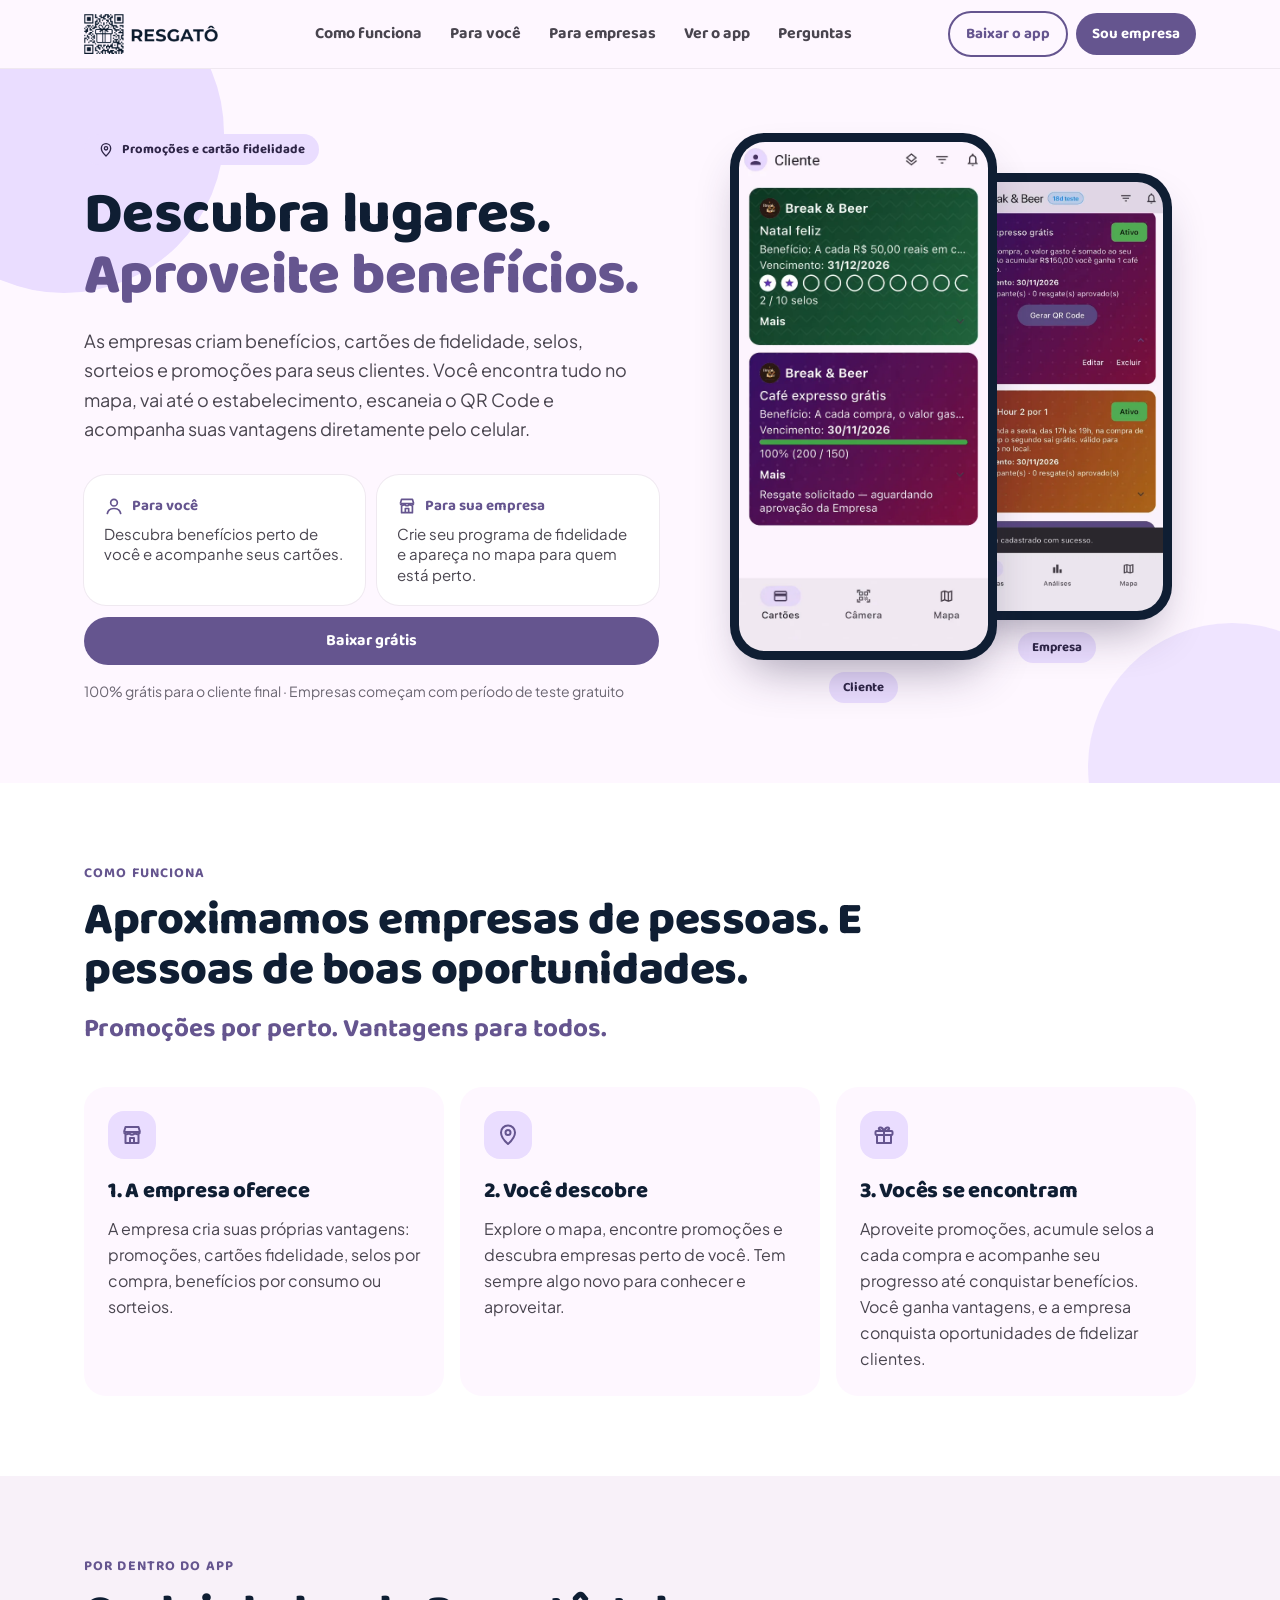
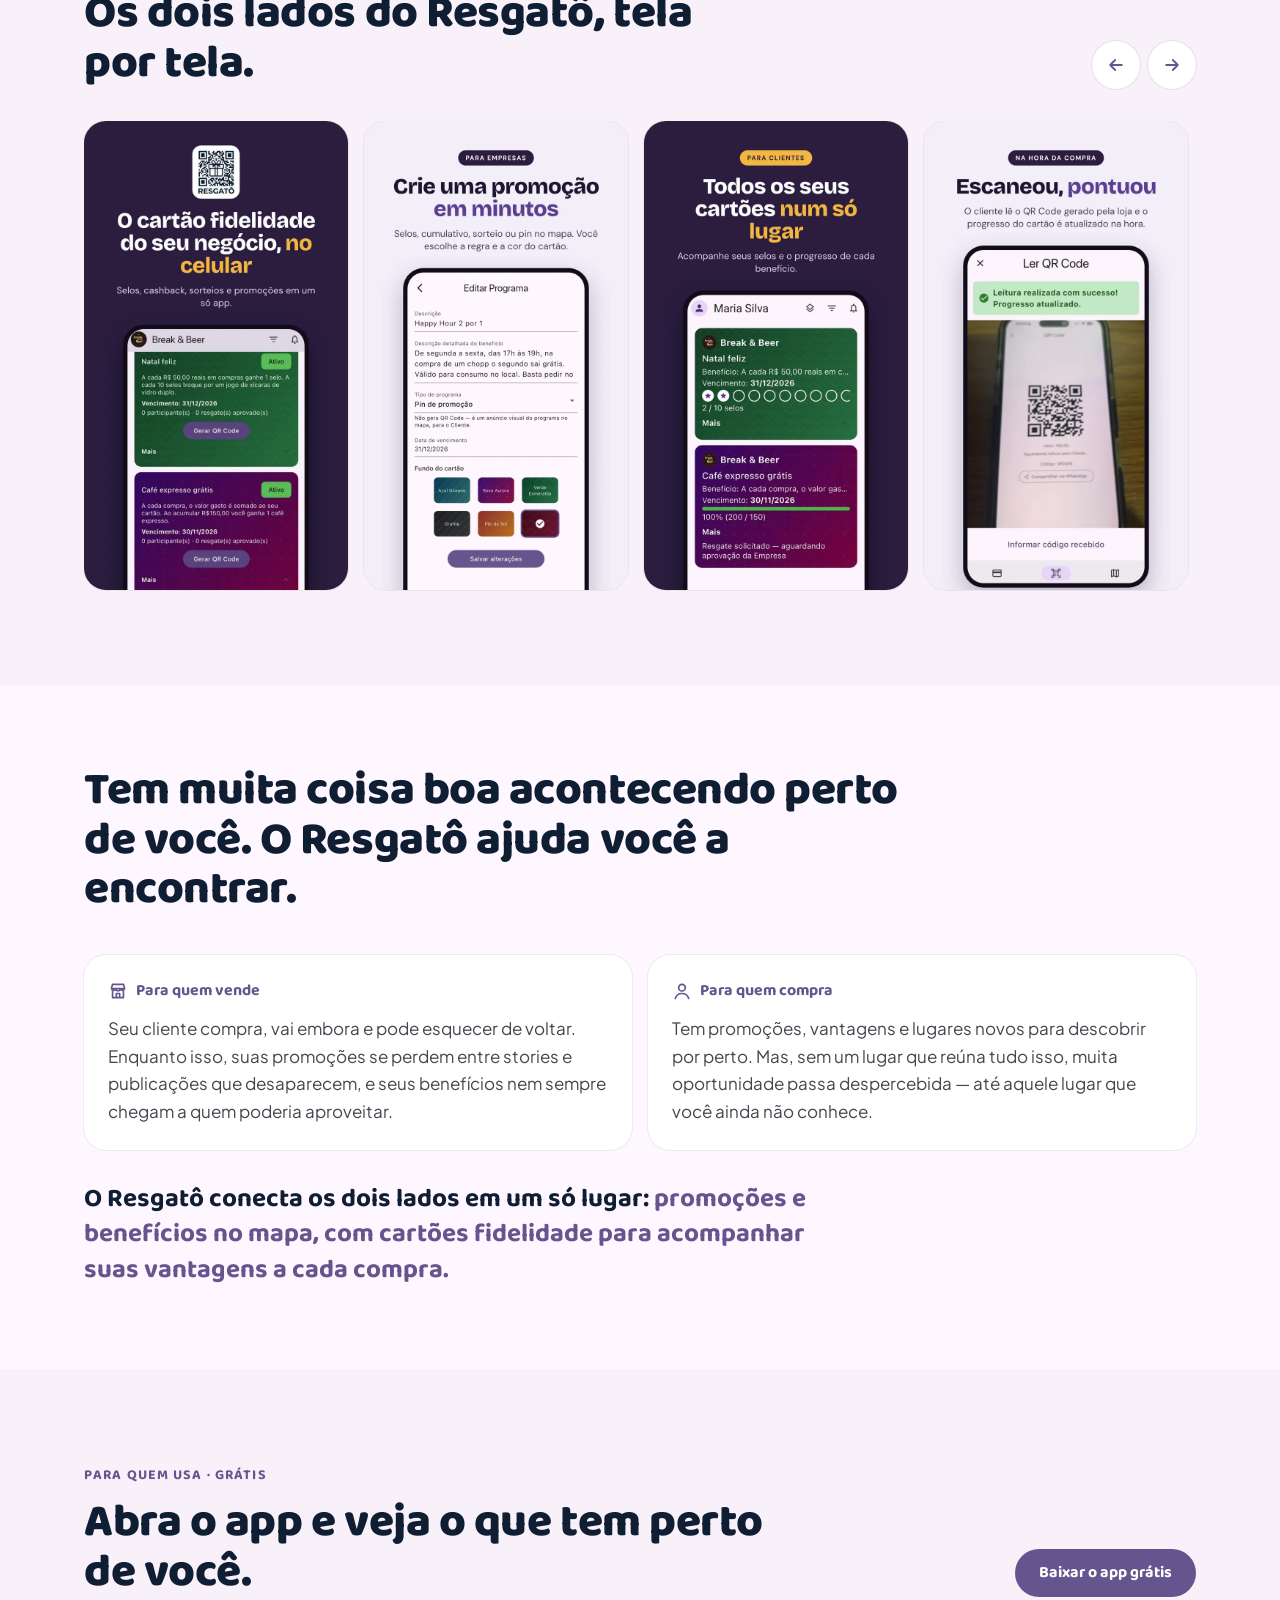
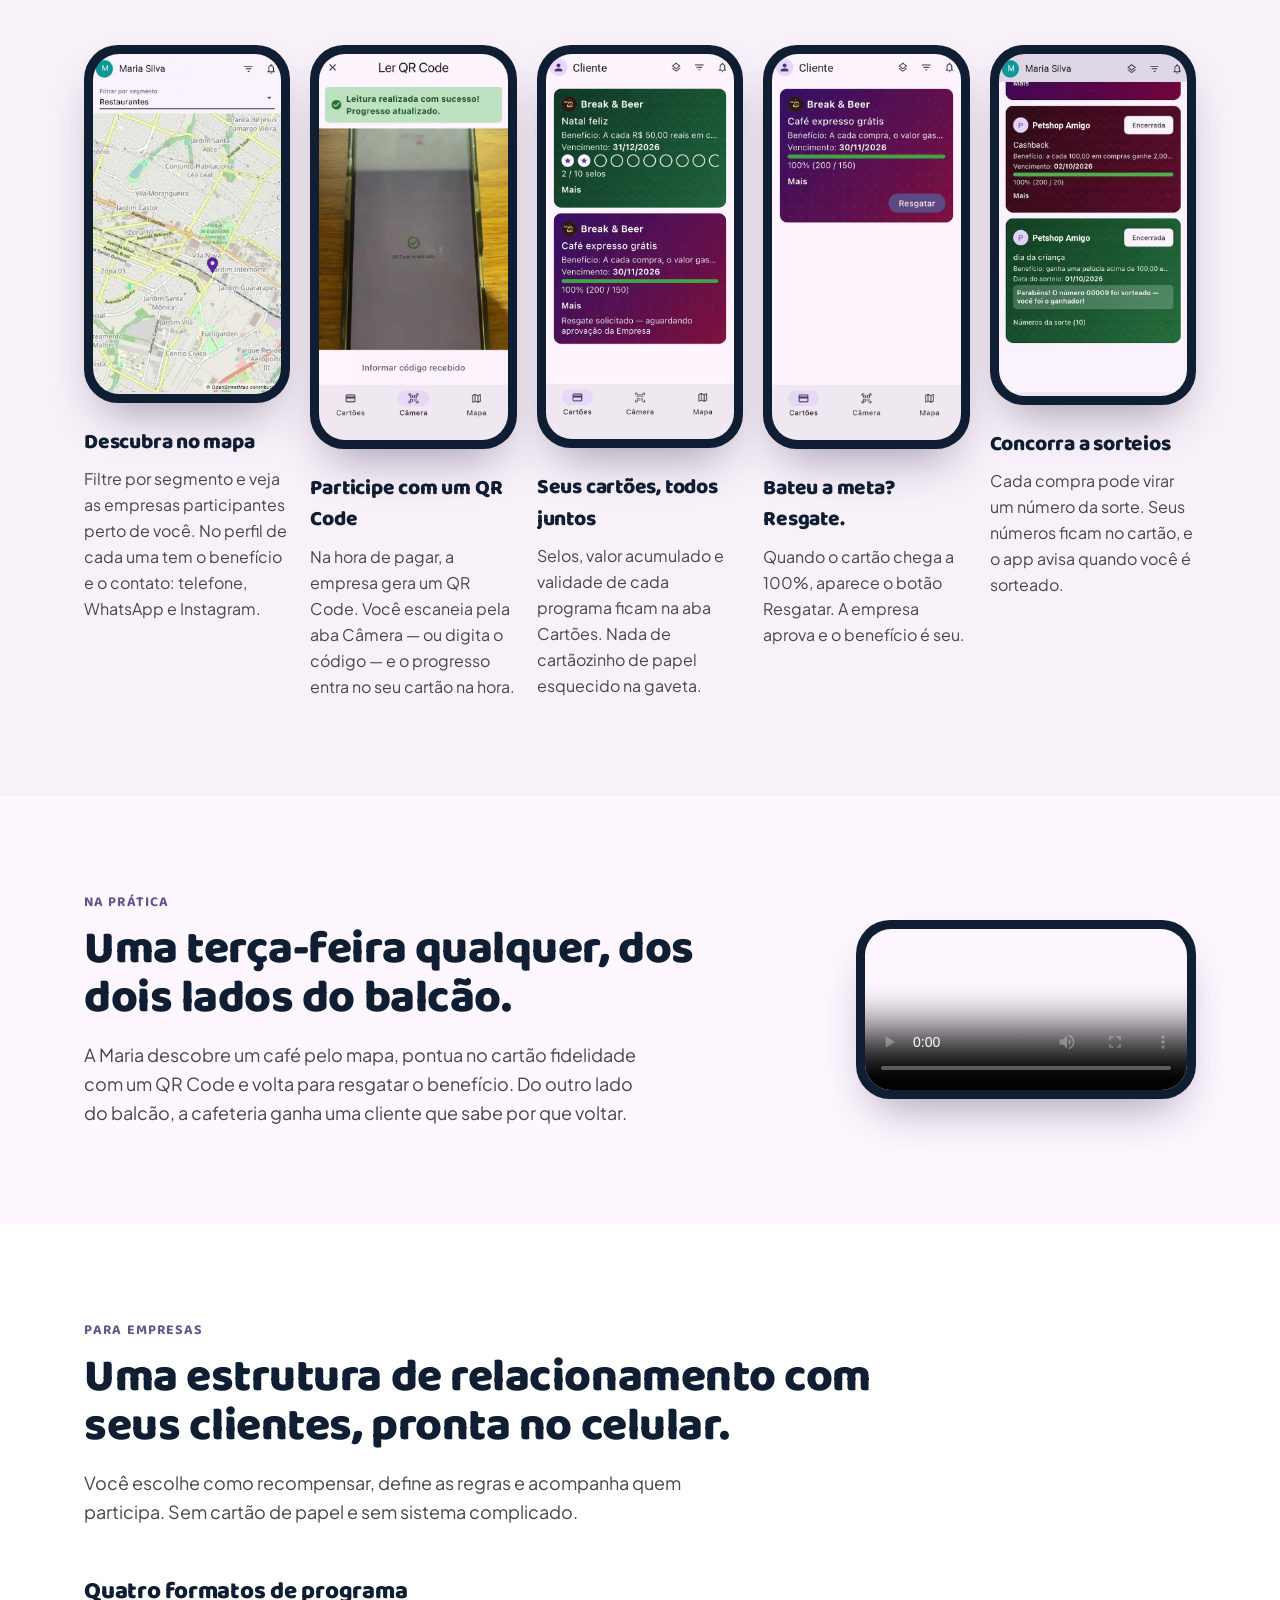
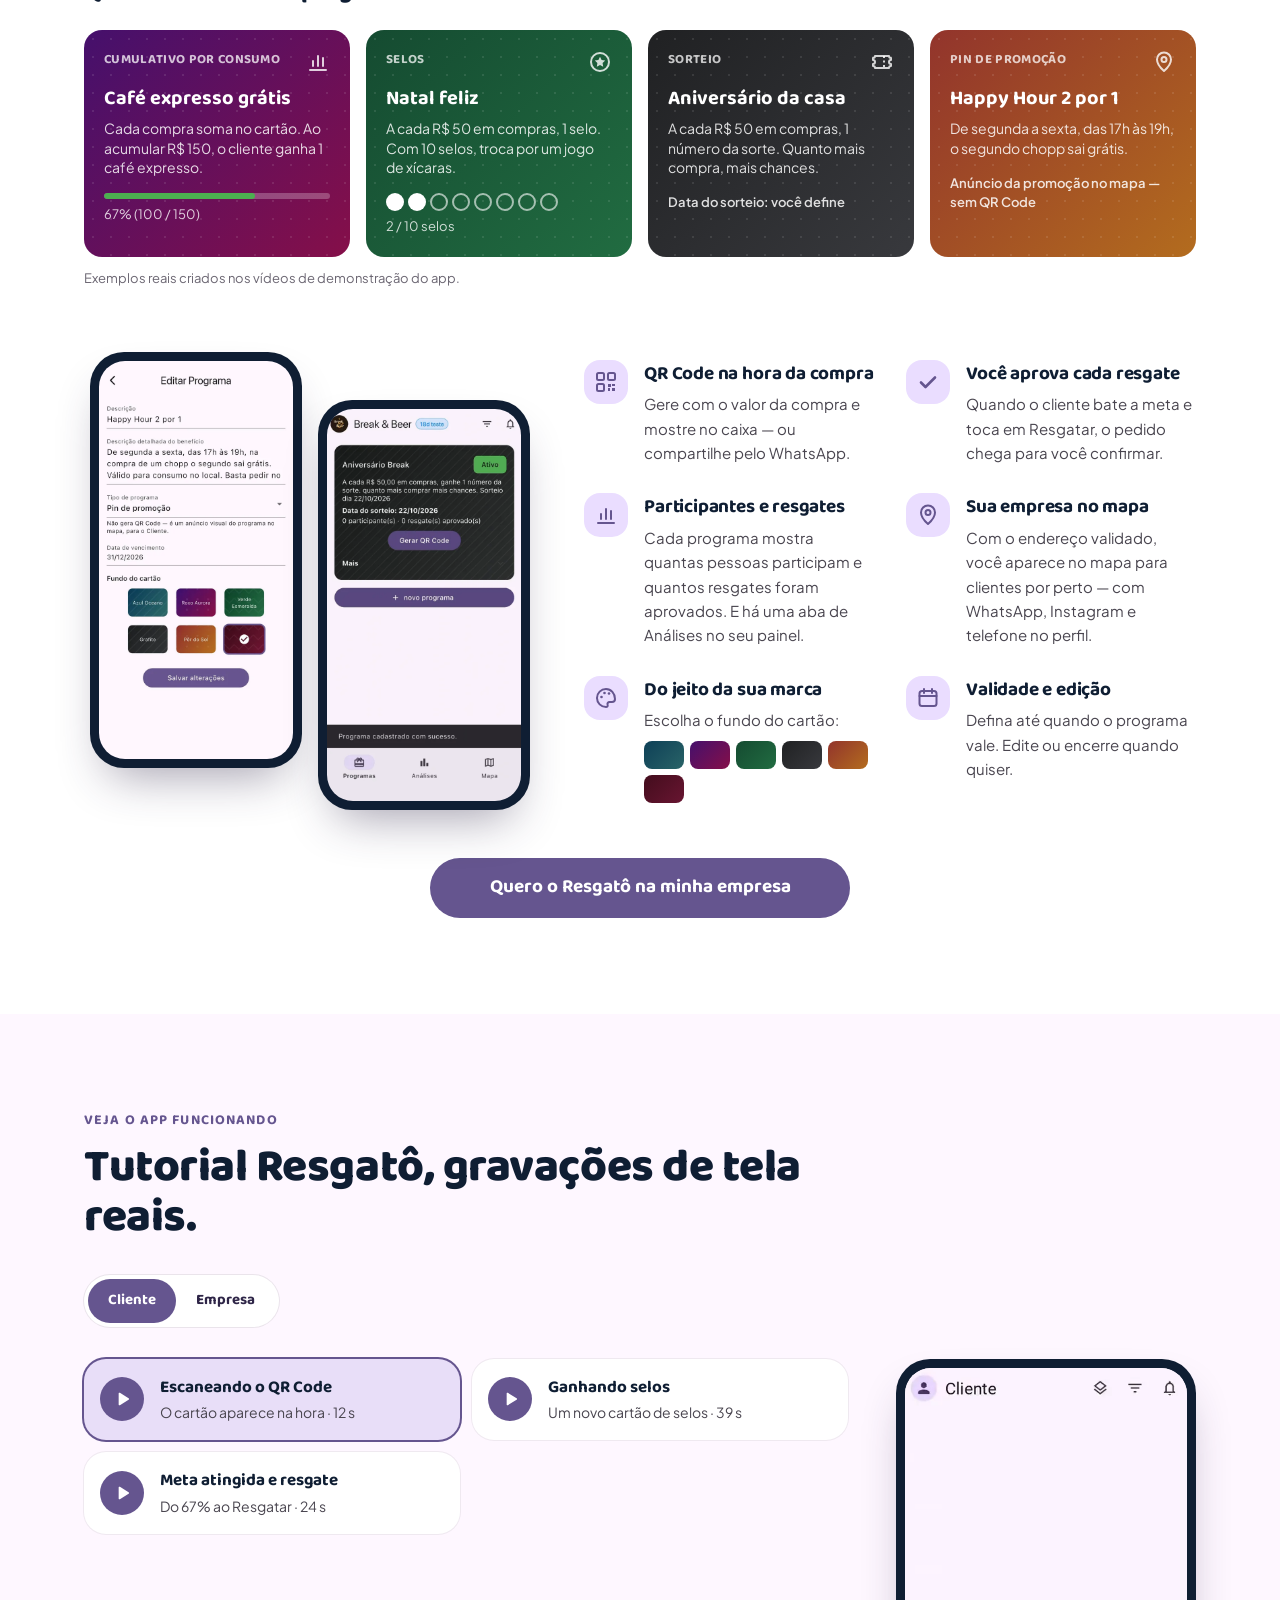
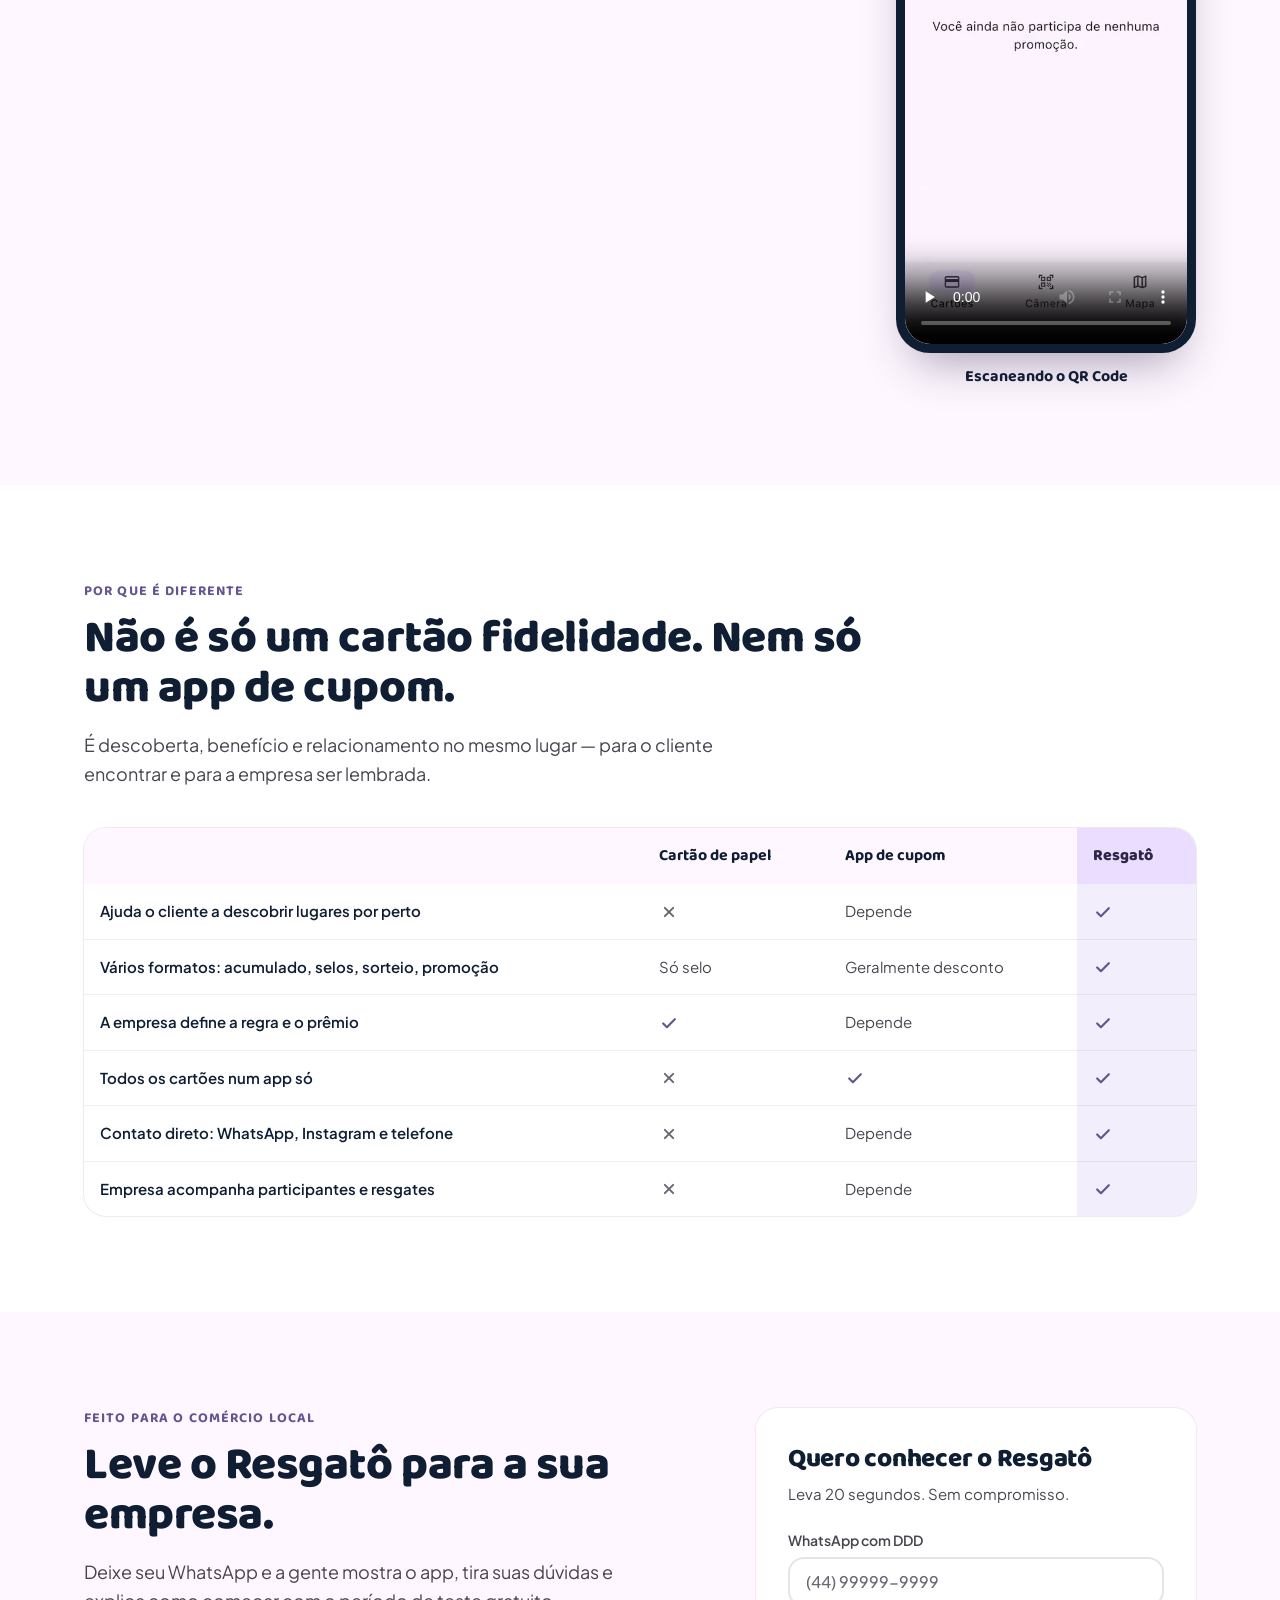
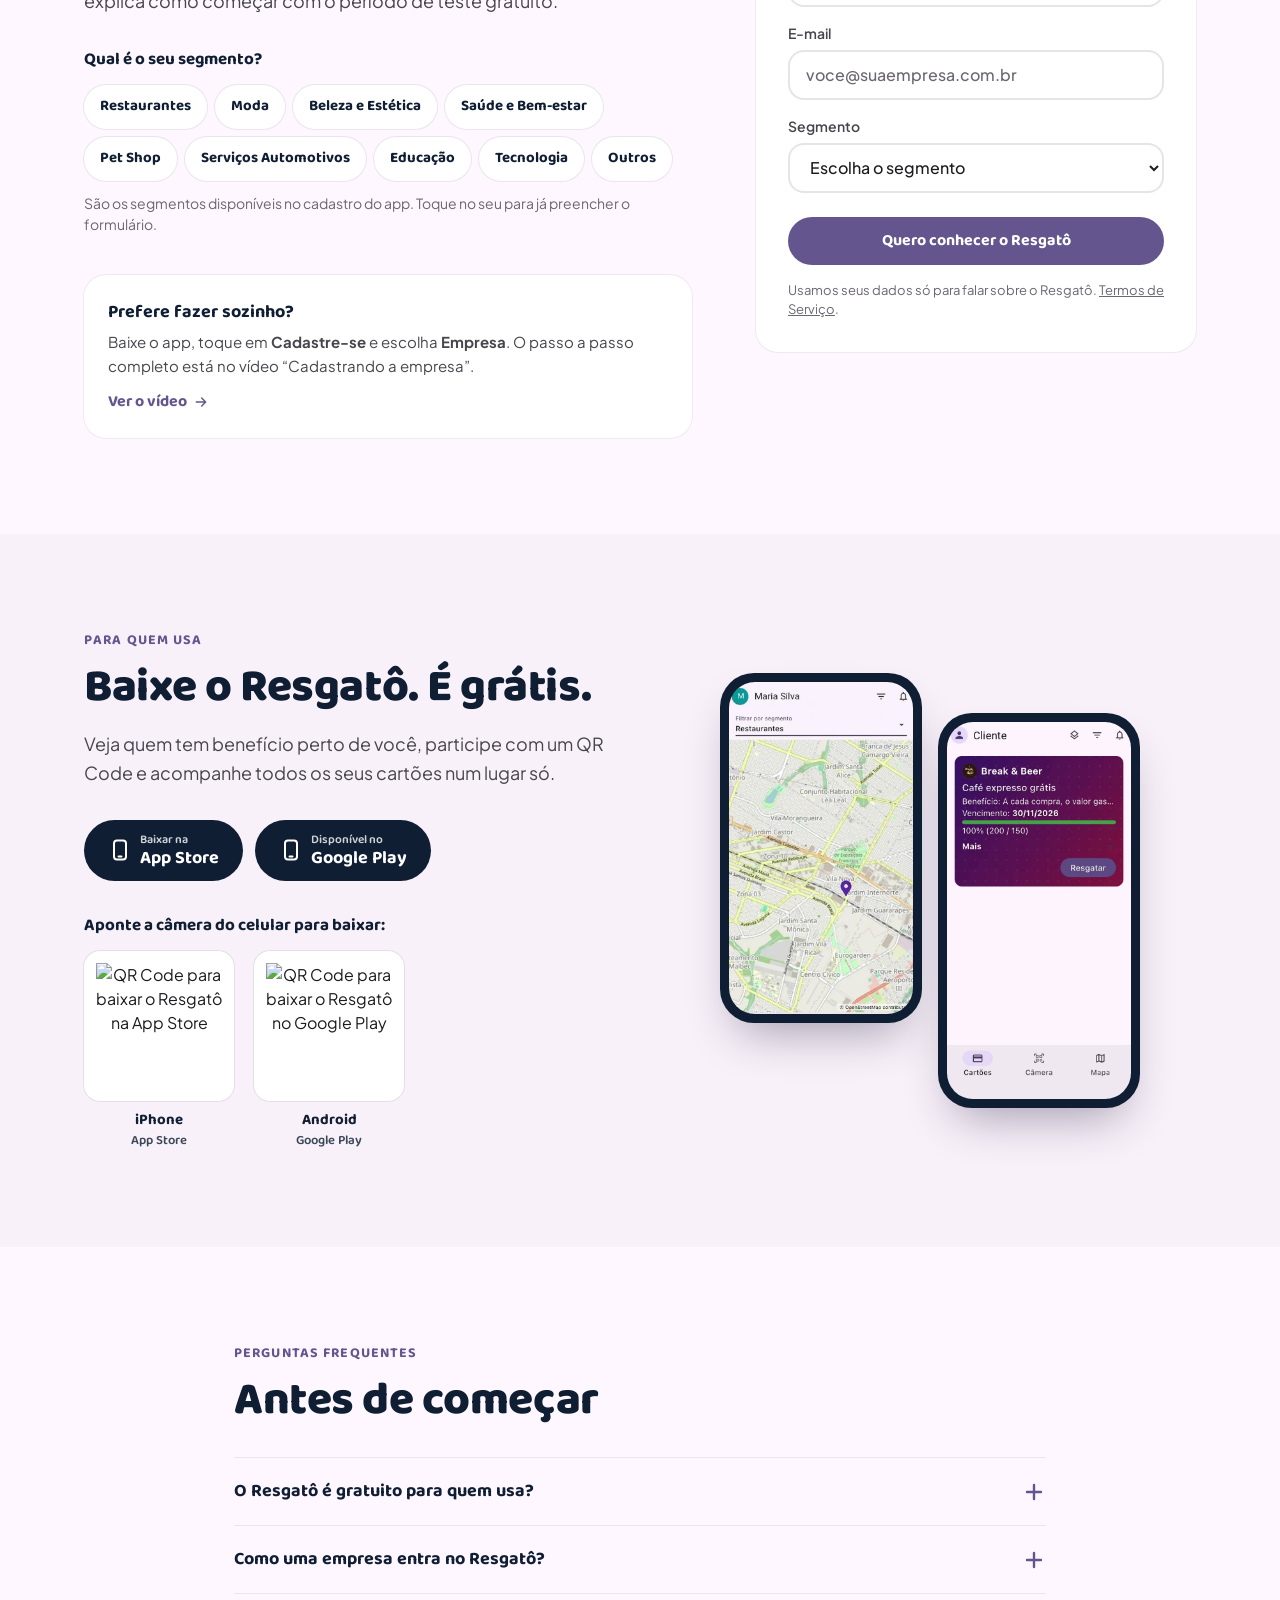
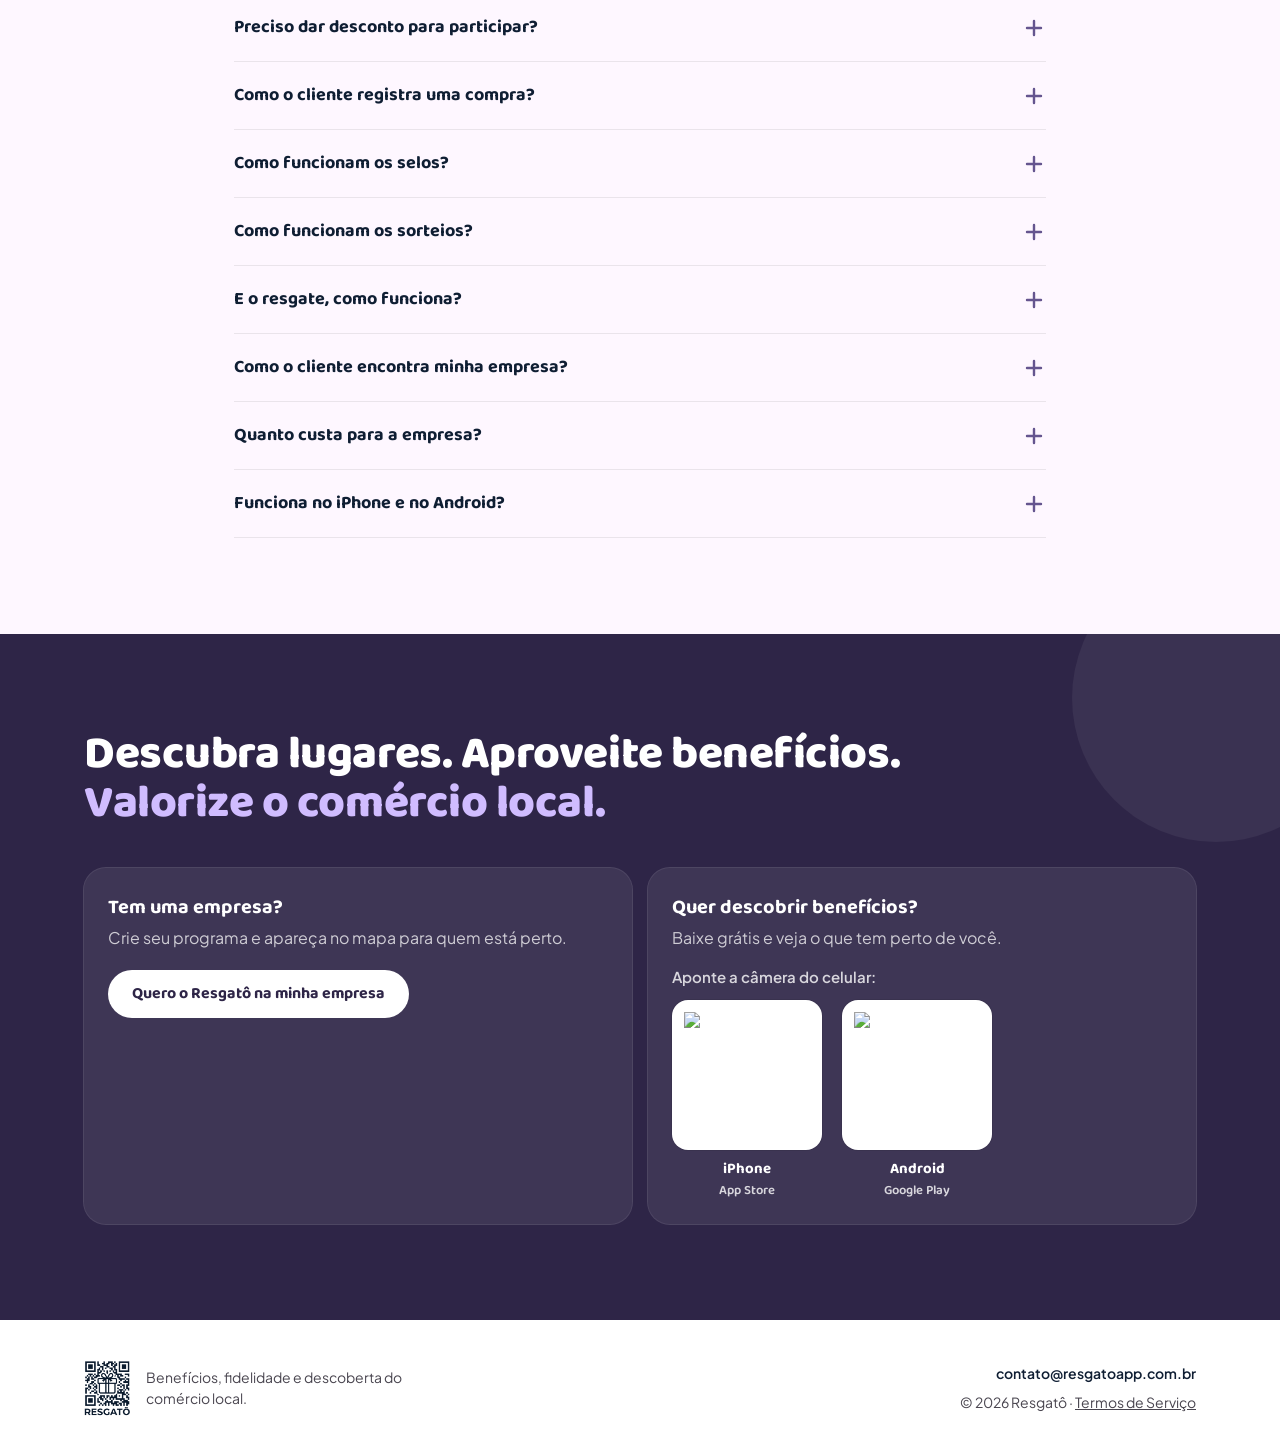
==== commit fb22cac6: "Add files via upload" ====
--- a/index.html
+++ b/index.html
@@ -12,7 +12,7 @@
 <meta property="og:locale" content="pt_BR">
 <meta property="og:site_name" content="Resgatô">
 <meta property="og:url" content="https://www.resgatoapp.com.br/">
-<meta property="og:title" content="Resgatô — Descubra lugares. Aproveite benefícios. Valorize o comércio local.">
+<meta property="og:title" content="Resgatô — Descubra lugares. Aproveite benefícios.">
 <meta property="og:description" content="Benefícios, cartões fidelidade, selos e sorteios dos negócios perto de você. Grátis para quem usa. Para empresas: crie seu programa em minutos.">
 <meta property="og:image" content="https://www.resgatoapp.com.br/assets/img/og-resgato.jpg">
 <meta property="og:image:width" content="1200">
@@ -26,7 +26,7 @@
 <link rel="preconnect" href="https://fonts.gstatic.com" crossorigin>
 <link href="https://fonts.googleapis.com/css2?family=Baloo+2:wght@600;700;800&family=Plus+Jakarta+Sans:wght@400;500;600;700&display=swap" rel="stylesheet">
 <link rel="preload" as="image" href="assets/img/tela-cliente-cartoes.webp" fetchpriority="high">
-<style>*,:after,:before{--tw-border-spacing-x:0;--tw-border-spacing-y:0;--tw-translate-x:0;--tw-translate-y:0;--tw-rotate:0;--tw-skew-x:0;--tw-skew-y:0;--tw-scale-x:1;--tw-scale-y:1;--tw-pan-x: ;--tw-pan-y: ;--tw-pinch-zoom: ;--tw-scroll-snap-strictness:proximity;--tw-gradient-from-position: ;--tw-gradient-via-position: ;--tw-gradient-to-position: ;--tw-ordinal: ;--tw-slashed-zero: ;--tw-numeric-figure: ;--tw-numeric-spacing: ;--tw-numeric-fraction: ;--tw-ring-inset: ;--tw-ring-offset-width:0px;--tw-ring-offset-color:#fff;--tw-ring-color:rgba(59,130,246,.5);--tw-ring-offset-shadow:0 0 #0000;--tw-ring-shadow:0 0 #0000;--tw-shadow:0 0 #0000;--tw-shadow-colored:0 0 #0000;--tw-blur: ;--tw-brightness: ;--tw-contrast: ;--tw-grayscale: ;--tw-hue-rotate: ;--tw-invert: ;--tw-saturate: ;--tw-sepia: ;--tw-drop-shadow: ;--tw-backdrop-blur: ;--tw-backdrop-brightness: ;--tw-backdrop-contrast: ;--tw-backdrop-grayscale: ;--tw-backdrop-hue-rotate: ;--tw-backdrop-invert: ;--tw-backdrop-opacity: ;--tw-backdrop-saturate: ;--tw-backdrop-sepia: ;--tw-contain-size: ;--tw-contain-layout: ;--tw-contain-paint: ;--tw-contain-style: }::backdrop{--tw-border-spacing-x:0;--tw-border-spacing-y:0;--tw-translate-x:0;--tw-translate-y:0;--tw-rotate:0;--tw-skew-x:0;--tw-skew-y:0;--tw-scale-x:1;--tw-scale-y:1;--tw-pan-x: ;--tw-pan-y: ;--tw-pinch-zoom: ;--tw-scroll-snap-strictness:proximity;--tw-gradient-from-position: ;--tw-gradient-via-position: ;--tw-gradient-to-position: ;--tw-ordinal: ;--tw-slashed-zero: ;--tw-numeric-figure: ;--tw-numeric-spacing: ;--tw-numeric-fraction: ;--tw-ring-inset: ;--tw-ring-offset-width:0px;--tw-ring-offset-color:#fff;--tw-ring-color:rgba(59,130,246,.5);--tw-ring-offset-shadow:0 0 #0000;--tw-ring-shadow:0 0 #0000;--tw-shadow:0 0 #0000;--tw-shadow-colored:0 0 #0000;--tw-blur: ;--tw-brightness: ;--tw-contrast: ;--tw-grayscale: ;--tw-hue-rotate: ;--tw-invert: ;--tw-saturate: ;--tw-sepia: ;--tw-drop-shadow: ;--tw-backdrop-blur: ;--tw-backdrop-brightness: ;--tw-backdrop-contrast: ;--tw-backdrop-grayscale: ;--tw-backdrop-hue-rotate: ;--tw-backdrop-invert: ;--tw-backdrop-opacity: ;--tw-backdrop-saturate: ;--tw-backdrop-sepia: ;--tw-contain-size: ;--tw-contain-layout: ;--tw-contain-paint: ;--tw-contain-style: }/*! tailwindcss v3.4.17 | MIT License | https://tailwindcss.com*/*,:after,:before{box-sizing:border-box;border:0 solid #e5e7eb}:after,:before{--tw-content:""}:host,html{line-height:1.5;-webkit-text-size-adjust:100%;-moz-tab-size:4;-o-tab-size:4;tab-size:4;font-family:Plus Jakarta Sans,system-ui,sans-serif;font-feature-settings:normal;font-variation-settings:normal;-webkit-tap-highlight-color:transparent}body{margin:0;line-height:inherit}hr{height:0;color:inherit;border-top-width:1px}abbr:where([title]){-webkit-text-decoration:underline dotted;text-decoration:underline dotted}h1,h2,h3,h4,h5,h6{font-size:inherit;font-weight:inherit}a{color:inherit;text-decoration:inherit}b,strong{font-weight:bolder}code,kbd,pre,samp{font-family:ui-monospace,SFMono-Regular,Menlo,Monaco,Consolas,Liberation Mono,Courier New,monospace;font-feature-settings:normal;font-variation-settings:normal;font-size:1em}small{font-size:80%}sub,sup{font-size:75%;line-height:0;position:relative;vertical-align:baseline}sub{bottom:-.25em}sup{top:-.5em}table{text-indent:0;border-color:inherit;border-collapse:collapse}button,input,optgroup,select,textarea{font-family:inherit;font-feature-settings:inherit;font-variation-settings:inherit;font-size:100%;font-weight:inherit;line-height:inherit;letter-spacing:inherit;color:inherit;margin:0;padding:0}button,select{text-transform:none}button,input:where([type=button]),input:where([type=reset]),input:where([type=submit]){-webkit-appearance:button;background-color:transparent;background-image:none}:-moz-focusring{outline:auto}:-moz-ui-invalid{box-shadow:none}progress{vertical-align:baseline}::-webkit-inner-spin-button,::-webkit-outer-spin-button{height:auto}[type=search]{-webkit-appearance:textfield;outline-offset:-2px}::-webkit-search-decoration{-webkit-appearance:none}::-webkit-file-upload-button{-webkit-appearance:button;font:inherit}summary{display:list-item}blockquote,dd,dl,figure,h1,h2,h3,h4,h5,h6,hr,p,pre{margin:0}fieldset{margin:0}fieldset,legend{padding:0}menu,ol,ul{list-style:none;margin:0;padding:0}dialog{padding:0}textarea{resize:vertical}input::-moz-placeholder,textarea::-moz-placeholder{opacity:1;color:#9ca3af}input::placeholder,textarea::placeholder{opacity:1;color:#9ca3af}[role=button],button{cursor:pointer}:disabled{cursor:default}audio,canvas,embed,iframe,img,object,svg,video{display:block;vertical-align:middle}img,video{max-width:100%;height:auto}[hidden]:where(:not([hidden=until-found])){display:none}html{scroll-behavior:smooth;color-scheme:light;-webkit-text-size-adjust:100%}body{--tw-bg-opacity:1;background-color:rgb(254 247 255/var(--tw-bg-opacity,1));font-family:Plus Jakarta Sans,system-ui,sans-serif;color:rgb(29 27 32/var(--tw-text-opacity,1));-webkit-font-smoothing:antialiased;-moz-osx-font-smoothing:grayscale;overflow-x:hidden}body,h1,h2,h3,h4{--tw-text-opacity:1}h1,h2,h3,h4{font-family:Baloo\ 2,system-ui,sans-serif;color:rgb(15 30 51/var(--tw-text-opacity,1));letter-spacing:-.01em}:focus-visible{outline:3px solid #65558f;outline-offset:3px;border-radius:8px}[id]{scroll-margin-top:84px}[hidden]{display:none!important}@media (prefers-reduced-motion:reduce){html{scroll-behavior:auto}*,:after,:before{transition:none!important;animation:none!important}}.wrap{margin-left:auto;margin-right:auto;width:100%;max-width:1160px;padding-left:1rem;padding-right:1rem}@media (min-width:640px){.wrap{padding-left:1.5rem;padding-right:1.5rem}}.btn,.btn-primary{display:inline-flex;min-height:48px;align-items:center;justify-content:center;gap:.5rem;border-radius:9999px;padding:.75rem 1.5rem;text-align:center;font-family:Baloo\ 2,system-ui,sans-serif;font-size:16px;font-weight:700;line-height:1.25;transition-property:color,background-color,border-color,text-decoration-color,fill,stroke;transition-timing-function:cubic-bezier(.4,0,.2,1);transition-duration:.15s}.btn-primary{--tw-bg-opacity:1;background-color:rgb(101 85 143/var(--tw-bg-opacity,1));--tw-text-opacity:1;color:rgb(255 255 255/var(--tw-text-opacity,1))}.btn-primary:hover{--tw-bg-opacity:1;background-color:rgb(74 61 110/var(--tw-bg-opacity,1))}.btn-outline{display:inline-flex;min-height:48px;align-items:center;justify-content:center;gap:.5rem;border-radius:9999px;padding:.75rem 1.5rem;text-align:center;font-family:Baloo\ 2,system-ui,sans-serif;font-size:16px;font-weight:700;line-height:1.25;transition-property:color,background-color,border-color,text-decoration-color,fill,stroke;transition-timing-function:cubic-bezier(.4,0,.2,1);transition-duration:.15s;border-width:2px;--tw-border-opacity:1;border-color:rgb(101 85 143/var(--tw-border-opacity,1));background-color:transparent;--tw-text-opacity:1;color:rgb(101 85 143/var(--tw-text-opacity,1))}.btn-outline:hover{--tw-bg-opacity:1;background-color:rgb(232 222 248/var(--tw-bg-opacity,1))}.btn-light{display:inline-flex;min-height:48px;align-items:center;justify-content:center;gap:.5rem;border-radius:9999px;padding:.75rem 1.5rem;text-align:center;font-family:Baloo\ 2,system-ui,sans-serif;font-size:16px;font-weight:700;line-height:1.25;transition-property:color,background-color,border-color,text-decoration-color,fill,stroke;transition-timing-function:cubic-bezier(.4,0,.2,1);transition-duration:.15s;--tw-bg-opacity:1;background-color:rgb(255 255 255/var(--tw-bg-opacity,1));--tw-text-opacity:1;color:rgb(46 37 71/var(--tw-text-opacity,1))}.btn-light:hover{--tw-bg-opacity:1;background-color:rgb(234 221 255/var(--tw-bg-opacity,1))}.btn-ghost-light{display:inline-flex;min-height:48px;align-items:center;justify-content:center;gap:.5rem;border-radius:9999px;padding:.75rem 1.5rem;text-align:center;font-family:Baloo\ 2,system-ui,sans-serif;font-size:16px;font-weight:700;line-height:1.25;transition-property:color,background-color,border-color,text-decoration-color,fill,stroke;transition-timing-function:cubic-bezier(.4,0,.2,1);transition-duration:.15s;border-width:2px;border-color:hsla(0,0%,100%,.4);--tw-text-opacity:1;color:rgb(255 255 255/var(--tw-text-opacity,1))}.btn-ghost-light:hover{background-color:hsla(0,0%,100%,.1)}.btn-wa{display:inline-flex;min-height:48px;align-items:center;justify-content:center;gap:.5rem;border-radius:9999px;padding:.75rem 1.5rem;text-align:center;font-family:Baloo\ 2,system-ui,sans-serif;font-size:16px;font-weight:700;line-height:1.25;transition-property:color,background-color,border-color,text-decoration-color,fill,stroke;transition-timing-function:cubic-bezier(.4,0,.2,1);transition-duration:.15s;--tw-bg-opacity:1;background-color:rgb(37 211 102/var(--tw-bg-opacity,1));--tw-text-opacity:1;color:rgb(11 61 32/var(--tw-text-opacity,1))}.btn-wa:hover{--tw-brightness:brightness(.95);filter:var(--tw-blur) var(--tw-brightness) var(--tw-contrast) var(--tw-grayscale) var(--tw-hue-rotate) var(--tw-invert) var(--tw-saturate) var(--tw-sepia) var(--tw-drop-shadow)}.pill{display:inline-flex;align-items:center;gap:.5rem;border-radius:9999px;--tw-bg-opacity:1;background-color:rgb(234 221 255/var(--tw-bg-opacity,1));padding:.375rem .875rem;font-size:13px;color:rgb(46 37 71/var(--tw-text-opacity,1))}.eyebrow,.pill{font-family:Baloo\ 2,system-ui,sans-serif;font-weight:700;--tw-text-opacity:1}.eyebrow{margin-bottom:.75rem;font-size:14px;text-transform:uppercase;letter-spacing:.08em;color:rgb(101 85 143/var(--tw-text-opacity,1))}.h2{font-family:Baloo\ 2,system-ui,sans-serif;font-size:30px;font-weight:800;line-height:1.08}@media (min-width:640px){.h2{font-size:40px}}@media (min-width:1024px){.h2{font-size:46px}}.lead{font-size:17px;line-height:1.625;--tw-text-opacity:1;color:rgb(73 69 79/var(--tw-text-opacity,1))}@media (min-width:640px){.lead{font-size:18px}}.card{border-radius:22px;--tw-bg-opacity:1;background-color:rgb(255 255 255/var(--tw-bg-opacity,1));padding:1.5rem;--tw-ring-offset-shadow:var(--tw-ring-inset) 0 0 0 var(--tw-ring-offset-width) var(--tw-ring-offset-color);--tw-ring-shadow:var(--tw-ring-inset) 0 0 0 calc(1px + var(--tw-ring-offset-width)) var(--tw-ring-color);box-shadow:var(--tw-ring-offset-shadow),var(--tw-ring-shadow),var(--tw-shadow,0 0 #0000);--tw-ring-color:rgba(0,0,0,.06)}.phone{position:relative;overflow:hidden;border-radius:34px;--tw-bg-opacity:1;background-color:rgb(15 30 51/var(--tw-bg-opacity,1));padding:9px;box-shadow:0 24px 48px -18px rgba(46,37,71,.45)}.phone>img,.phone>video{display:block;width:100%;border-radius:26px;--tw-bg-opacity:1;background-color:rgb(254 247 255/var(--tw-bg-opacity,1))}.appcard{position:relative;overflow:hidden;border-radius:18px;padding:1.25rem;--tw-text-opacity:1;color:rgb(255 255 255/var(--tw-text-opacity,1))}.appcard:after{content:"";position:absolute;inset:0;pointer-events:none;opacity:.18;background-image:radial-gradient(hsla(0,0%,100%,.55) 1px,transparent 1.4px);background-size:18px 18px}.appcard>*{position:relative;z-index:1}.chip{display:inline-flex;min-height:44px;align-items:center;border-radius:9999px;--tw-bg-opacity:1;background-color:rgb(255 255 255/var(--tw-bg-opacity,1));padding-left:1rem;padding-right:1rem;font-family:Baloo\ 2,system-ui,sans-serif;font-size:15px;font-weight:700;--tw-text-opacity:1;color:rgb(15 30 51/var(--tw-text-opacity,1));--tw-ring-offset-shadow:var(--tw-ring-inset) 0 0 0 var(--tw-ring-offset-width) var(--tw-ring-offset-color);--tw-ring-shadow:var(--tw-ring-inset) 0 0 0 calc(1px + var(--tw-ring-offset-width)) var(--tw-ring-color);box-shadow:var(--tw-ring-offset-shadow),var(--tw-ring-shadow),var(--tw-shadow,0 0 #0000);--tw-ring-color:rgba(0,0,0,.08);transition-property:color,background-color,border-color,text-decoration-color,fill,stroke;transition-timing-function:cubic-bezier(.4,0,.2,1);transition-duration:.15s}.chip:hover{--tw-bg-opacity:1;background-color:rgb(232 222 248/var(--tw-bg-opacity,1))}.field{min-height:50px;width:100%;border-radius:1rem;border-width:2px;border-color:rgba(0,0,0,.1);--tw-bg-opacity:1;background-color:rgb(255 255 255/var(--tw-bg-opacity,1));padding-left:1rem;padding-right:1rem;font-size:16px;font-weight:500;--tw-text-opacity:1;color:rgb(29 27 32/var(--tw-text-opacity,1))}.field::-moz-placeholder{--tw-text-opacity:1;color:rgb(107 102 114/var(--tw-text-opacity,1))}.field::placeholder{--tw-text-opacity:1;color:rgb(107 102 114/var(--tw-text-opacity,1))}.field:focus{--tw-border-opacity:1;border-color:rgb(101 85 143/var(--tw-border-opacity,1));outline:2px solid transparent;outline-offset:2px}.label{margin-bottom:.375rem;display:block;font-size:14px;font-weight:600;--tw-text-opacity:1;color:rgb(73 69 79/var(--tw-text-opacity,1))}.blob{pointer-events:none;position:absolute;border-radius:9999px;--tw-bg-opacity:1;background-color:rgb(234 221 255/var(--tw-bg-opacity,1))}.vtab[aria-selected=true]{--tw-bg-opacity:1;background-color:rgb(101 85 143/var(--tw-bg-opacity,1));--tw-text-opacity:1;color:rgb(255 255 255/var(--tw-text-opacity,1))}.vitem[aria-pressed=true]{--tw-bg-opacity:1;background-color:rgb(232 222 248/var(--tw-bg-opacity,1));--tw-ring-offset-shadow:var(--tw-ring-inset) 0 0 0 var(--tw-ring-offset-width) var(--tw-ring-offset-color);--tw-ring-shadow:var(--tw-ring-inset) 0 0 0 calc(2px + var(--tw-ring-offset-width)) var(--tw-ring-color);box-shadow:var(--tw-ring-offset-shadow),var(--tw-ring-shadow),var(--tw-shadow,0 0 #0000);--tw-ring-opacity:1;--tw-ring-color:rgb(101 85 143/var(--tw-ring-opacity,1))}@media (max-width:639px){.cmp table{min-width:0}.cmp thead{display:none}.cmp tr{display:grid;grid-template-columns:repeat(3,1fr)}.cmp tbody th{grid-column:1/-1;padding-bottom:4px}.cmp td{padding-top:6px;font-size:14px;background:transparent!important}.cmp td:before{content:attr(data-label);display:block;font-size:12px;font-weight:700;color:#6b6672;margin-bottom:4px}.cmp td:last-child:before{color:#4a3d6e}}details.faq>summary{list-style:none}details.faq>summary::-webkit-details-marker{display:none}details.faq[open] .faq-icon{transform:rotate(45deg)}.sr-only{position:absolute;width:1px;height:1px;padding:0;margin:-1px;overflow:hidden;clip:rect(0,0,0,0);white-space:nowrap;border-width:0}.pointer-events-none{pointer-events:none}.fixed{position:fixed}.absolute{position:absolute}.relative{position:relative}.sticky{position:sticky}.-bottom-32{bottom:-8rem}.-left-24{left:-6rem}.-right-20{right:-5rem}.-right-24{right:-6rem}.-top-20{top:-5rem}.-top-24{top:-6rem}.bottom-5{bottom:1.25rem}.right-5{right:1.25rem}.top-0{top:0}.z-10{z-index:10}.z-40{z-index:40}.z-50{z-index:50}.-mx-4{margin-left:-1rem;margin-right:-1rem}.mx-auto{margin-left:auto;margin-right:auto}.-ml-\[12\%\]{margin-left:-12%}.mb-10{margin-bottom:2.5rem}.mb-5{margin-bottom:1.25rem}.mt-1{margin-top:.25rem}.mt-1\.5{margin-top:.375rem}.mt-10{margin-top:2.5rem}.mt-12{margin-top:3rem}.mt-14{margin-top:3.5rem}.mt-16{margin-top:4rem}.mt-2{margin-top:.5rem}.mt-3{margin-top:.75rem}.mt-4{margin-top:1rem}.mt-5{margin-top:1.25rem}.mt-6{margin-top:1.5rem}.mt-8{margin-top:2rem}.block{display:block}.flex{display:flex}.inline-flex{display:inline-flex}.table{display:table}.grid{display:grid}.hidden{display:none}.h-1\.5{height:.375rem}.h-11{height:2.75rem}.h-12{height:3rem}.h-14{height:3.5rem}.h-4{height:1rem}.h-5{height:1.25rem}.h-6{height:1.5rem}.h-64{height:16rem}.h-7{height:1.75rem}.h-72{height:18rem}.h-\[18px\]{height:18px}.h-\[32px\]{height:32px}.h-\[68px\]{height:68px}.h-full{height:100%}.min-h-\[42px\]{min-height:42px}.min-h-\[44px\]{min-height:44px}.min-h-\[56px\]{min-height:56px}.w-1\/2{width:50%}.w-10{width:2.5rem}.w-11{width:2.75rem}.w-12{width:3rem}.w-14{width:3.5rem}.w-2\/3{width:66.666667%}.w-4{width:1rem}.w-5{width:1.25rem}.w-6{width:1.5rem}.w-64{width:16rem}.w-7{width:1.75rem}.w-72{width:18rem}.w-\[18px\]{width:18px}.w-\[240px\]{width:240px}.w-\[50\%\]{width:50%}.w-\[58\%\]{width:58%}.w-\[80\%\]{width:80%}.w-auto{width:auto}.w-full{width:100%}.min-w-0{min-width:0}.min-w-\[640px\]{min-width:640px}.max-w-\[230px\]{max-width:230px}.max-w-\[250px\]{max-width:250px}.max-w-\[260px\]{max-width:260px}.max-w-\[280px\]{max-width:280px}.max-w-\[420px\]{max-width:420px}.max-w-\[440px\]{max-width:440px}.max-w-\[460px\]{max-width:460px}.max-w-\[520px\]{max-width:520px}.max-w-\[560px\]{max-width:560px}.max-w-\[640px\]{max-width:640px}.max-w-\[680px\]{max-width:680px}.max-w-\[700px\]{max-width:700px}.max-w-\[760px\]{max-width:760px}.max-w-\[820px\]{max-width:820px}.max-w-\[860px\]{max-width:860px}.max-w-full{max-width:100%}.flex-1{flex:1 1 0%}.shrink-0{flex-shrink:0}.border-collapse{border-collapse:collapse}.rotate-180{--tw-rotate:180deg;transform:translate(var(--tw-translate-x),var(--tw-translate-y)) rotate(var(--tw-rotate)) skewX(var(--tw-skew-x)) skewY(var(--tw-skew-y)) scaleX(var(--tw-scale-x)) scaleY(var(--tw-scale-y))}.cursor-default{cursor:default}.cursor-pointer{cursor:pointer}.snap-x{scroll-snap-type:x var(--tw-scroll-snap-strictness)}.snap-mandatory{--tw-scroll-snap-strictness:mandatory}.snap-start{scroll-snap-align:start}.grid-cols-2{grid-template-columns:repeat(2,minmax(0,1fr))}.flex-col{flex-direction:column}.flex-wrap{flex-wrap:wrap}.place-items-center{place-items:center}.items-start{align-items:flex-start}.items-end{align-items:flex-end}.items-center{align-items:center}.justify-center{justify-content:center}.justify-between{justify-content:space-between}.gap-1{gap:.25rem}.gap-1\.5{gap:.375rem}.gap-10{gap:2.5rem}.gap-12{gap:3rem}.gap-2{gap:.5rem}.gap-3{gap:.75rem}.gap-4{gap:1rem}.gap-5{gap:1.25rem}.gap-6{gap:1.5rem}.gap-7{gap:1.75rem}.gap-8{gap:2rem}.gap-x-8{-moz-column-gap:2rem;column-gap:2rem}.gap-y-7{row-gap:1.75rem}.space-y-5>:not([hidden])~:not([hidden]){--tw-space-y-reverse:0;margin-top:calc(1.25rem*(1 - var(--tw-space-y-reverse)));margin-bottom:calc(1.25rem*var(--tw-space-y-reverse))}.divide-y>:not([hidden])~:not([hidden]){--tw-divide-y-reverse:0;border-top-width:calc(1px*(1 - var(--tw-divide-y-reverse)));border-bottom-width:calc(1px*var(--tw-divide-y-reverse))}.divide-black\/\[0\.06\]>:not([hidden])~:not([hidden]){border-color:rgba(0,0,0,.06)}.divide-black\/\[0\.08\]>:not([hidden])~:not([hidden]){border-color:rgba(0,0,0,.08)}.self-start{align-self:flex-start}.overflow-hidden{overflow:hidden}.overflow-x-auto{overflow-x:auto}.whitespace-nowrap{white-space:nowrap}.rounded-2xl{border-radius:1rem}.rounded-\[22px\]{border-radius:22px}.rounded-\[28px\]{border-radius:28px}.rounded-full{border-radius:9999px}.rounded-lg{border-radius:.5rem}.rounded-xl{border-radius:.75rem}.border-2{border-width:2px}.border-y{border-top-width:1px}.border-b,.border-y{border-bottom-width:1px}.border-l-2{border-left-width:2px}.border-t{border-top-width:1px}.border-black\/\[0\.06\]{border-color:rgba(0,0,0,.06)}.border-black\/\[0\.08\]{border-color:rgba(0,0,0,.08)}.border-lav-300{--tw-border-opacity:1;border-color:rgb(234 221 255/var(--tw-border-opacity,1))}.border-white\/60{border-color:hsla(0,0%,100%,.6)}.bg-ativo{--tw-bg-opacity:1;background-color:rgb(76 175 80/var(--tw-bg-opacity,1))}.bg-bg{--tw-bg-opacity:1;background-color:rgb(254 247 255/var(--tw-bg-opacity,1))}.bg-bg-alt{--tw-bg-opacity:1;background-color:rgb(248 241 249/var(--tw-bg-opacity,1))}.bg-bg\/95{background-color:rgba(254,247,255,.95)}.bg-brand{--tw-bg-opacity:1;background-color:rgb(101 85 143/var(--tw-bg-opacity,1))}.bg-brand-900{--tw-bg-opacity:1;background-color:rgb(46 37 71/var(--tw-bg-opacity,1))}.bg-lav-300{--tw-bg-opacity:1;background-color:rgb(234 221 255/var(--tw-bg-opacity,1))}.bg-lav-400{--tw-bg-opacity:1;background-color:rgb(232 222 248/var(--tw-bg-opacity,1))}.bg-lav-400\/50{background-color:rgba(232,222,248,.5)}.bg-navy{background-color:rgb(15 30 51/var(--tw-bg-opacity,1))}.bg-navy,.bg-wa{--tw-bg-opacity:1}.bg-wa{background-color:rgb(37 211 102/var(--tw-bg-opacity,1))}.bg-white{--tw-bg-opacity:1;background-color:rgb(255 255 255/var(--tw-bg-opacity,1))}.bg-white\/25{background-color:hsla(0,0%,100%,.25)}.bg-white\/\[0\.06\]{background-color:hsla(0,0%,100%,.06)}.bg-white\/\[0\.08\]{background-color:hsla(0,0%,100%,.08)}.bg-aurora{background-image:linear-gradient(135deg,#45106c,#850f49)}.bg-bordo{background-image:linear-gradient(135deg,#430d1d,#681531)}.bg-esmeralda{background-image:linear-gradient(135deg,#154b31,#216c41)}.bg-grafite{background-image:linear-gradient(135deg,#202123,#38393d)}.bg-oceano{background-image:linear-gradient(135deg,#0e4057,#296367)}.bg-sol{background-image:linear-gradient(135deg,#92342c,#b36c1e)}.p-1{padding:.25rem}.p-4{padding:1rem}.p-5{padding:1.25rem}.p-6{padding:1.5rem}.px-3{padding-left:.75rem;padding-right:.75rem}.px-3\.5{padding-left:.875rem;padding-right:.875rem}.px-4{padding-left:1rem;padding-right:1rem}.px-5{padding-left:1.25rem;padding-right:1.25rem}.px-6{padding-left:1.5rem;padding-right:1.5rem}.py-10{padding-top:2.5rem;padding-bottom:2.5rem}.py-16{padding-top:4rem;padding-bottom:4rem}.py-3{padding-top:.75rem;padding-bottom:.75rem}.py-5{padding-top:1.25rem;padding-bottom:1.25rem}.pb-14{padding-bottom:3.5rem}.pb-4{padding-bottom:1rem}.pb-5{padding-bottom:1.25rem}.pl-6{padding-left:1.5rem}.pt-10{padding-top:2.5rem}.text-left{text-align:left}.text-center{text-align:center}.font-display{font-family:Baloo\ 2,system-ui,sans-serif}.text-\[12px\]{font-size:12px}.text-\[13px\]{font-size:13px}.text-\[14px\]{font-size:14px}.text-\[15px\]{font-size:15px}.text-\[16px\]{font-size:16px}.text-\[17px\]{font-size:17px}.text-\[18px\]{font-size:18px}.text-\[19px\]{font-size:19px}.text-\[20px\]{font-size:20px}.text-\[21px\]{font-size:21px}.text-\[22px\]{font-size:22px}.text-\[24px\]{font-size:24px}.text-\[26px\]{font-size:26px}.text-\[28px\]{font-size:28px}.text-\[30px\]{font-size:30px}.text-\[32px\]{font-size:32px}.text-\[36px\]{font-size:36px}.font-bold{font-weight:700}.font-extrabold{font-weight:800}.font-semibold{font-weight:600}.uppercase{text-transform:uppercase}.leading-\[1\.04\]{line-height:1.04}.leading-\[1\.06\]{line-height:1.06}.leading-relaxed{line-height:1.625}.leading-snug{line-height:1.375}.leading-tight{line-height:1.25}.tracking-wide{letter-spacing:.025em}.text-\[\#0B3D20\]{--tw-text-opacity:1;color:rgb(11 61 32/var(--tw-text-opacity,1))}.text-\[\#B3261E\]{--tw-text-opacity:1;color:rgb(179 38 30/var(--tw-text-opacity,1))}.text-brand{--tw-text-opacity:1;color:rgb(101 85 143/var(--tw-text-opacity,1))}.text-brand-900{--tw-text-opacity:1;color:rgb(46 37 71/var(--tw-text-opacity,1))}.text-ink-faint{--tw-text-opacity:1;color:rgb(107 102 114/var(--tw-text-opacity,1))}.text-ink-soft{--tw-text-opacity:1;color:rgb(73 69 79/var(--tw-text-opacity,1))}.text-lav-500{--tw-text-opacity:1;color:rgb(208 188 255/var(--tw-text-opacity,1))}.text-navy{--tw-text-opacity:1;color:rgb(15 30 51/var(--tw-text-opacity,1))}.text-white{--tw-text-opacity:1;color:rgb(255 255 255/var(--tw-text-opacity,1))}.text-white\/75{color:hsla(0,0%,100%,.75)}.text-white\/80{color:hsla(0,0%,100%,.8)}.text-white\/85{color:hsla(0,0%,100%,.85)}.underline{text-decoration-line:underline}.opacity-60{opacity:.6}.opacity-70{opacity:.7}.opacity-80{opacity:.8}.shadow-lg{--tw-shadow:0 10px 15px -3px rgba(0,0,0,.1),0 4px 6px -4px rgba(0,0,0,.1);--tw-shadow-colored:0 10px 15px -3px var(--tw-shadow-color),0 4px 6px -4px var(--tw-shadow-color);box-shadow:var(--tw-ring-offset-shadow,0 0 #0000),var(--tw-ring-shadow,0 0 #0000),var(--tw-shadow)}.shadow-black\/20{--tw-shadow-color:rgba(0,0,0,.2);--tw-shadow:var(--tw-shadow-colored)}.ring-1{--tw-ring-offset-shadow:var(--tw-ring-inset) 0 0 0 var(--tw-ring-offset-width) var(--tw-ring-offset-color);--tw-ring-shadow:var(--tw-ring-inset) 0 0 0 calc(1px + var(--tw-ring-offset-width)) var(--tw-ring-color);box-shadow:var(--tw-ring-offset-shadow),var(--tw-ring-shadow),var(--tw-shadow,0 0 #0000)}.ring-black\/\[0\.06\]{--tw-ring-color:rgba(0,0,0,.06)}.ring-black\/\[0\.08\]{--tw-ring-color:rgba(0,0,0,.08)}.ring-white\/15{--tw-ring-color:hsla(0,0%,100%,.15)}.filter{filter:var(--tw-blur) var(--tw-brightness) var(--tw-contrast) var(--tw-grayscale) var(--tw-hue-rotate) var(--tw-invert) var(--tw-saturate) var(--tw-sepia) var(--tw-drop-shadow)}.backdrop-blur{--tw-backdrop-blur:blur(8px);-webkit-backdrop-filter:var(--tw-backdrop-blur) var(--tw-backdrop-brightness) var(--tw-backdrop-contrast) var(--tw-backdrop-grayscale) var(--tw-backdrop-hue-rotate) var(--tw-backdrop-invert) var(--tw-backdrop-opacity) var(--tw-backdrop-saturate) var(--tw-backdrop-sepia);backdrop-filter:var(--tw-backdrop-blur) var(--tw-backdrop-brightness) var(--tw-backdrop-contrast) var(--tw-backdrop-grayscale) var(--tw-backdrop-hue-rotate) var(--tw-backdrop-invert) var(--tw-backdrop-opacity) var(--tw-backdrop-saturate) var(--tw-backdrop-sepia)}.transition-transform{transition-property:transform;transition-timing-function:cubic-bezier(.4,0,.2,1);transition-duration:.15s}.hover\:bg-black:hover{--tw-bg-opacity:1;background-color:rgb(0 0 0/var(--tw-bg-opacity,1))}.hover\:bg-lav-400:hover{--tw-bg-opacity:1;background-color:rgb(232 222 248/var(--tw-bg-opacity,1))}.hover\:text-brand:hover{--tw-text-opacity:1;color:rgb(101 85 143/var(--tw-text-opacity,1))}.hover\:underline:hover{text-decoration-line:underline}.hover\:brightness-95:hover{--tw-brightness:brightness(.95);filter:var(--tw-blur) var(--tw-brightness) var(--tw-contrast) var(--tw-grayscale) var(--tw-hue-rotate) var(--tw-invert) var(--tw-saturate) var(--tw-sepia) var(--tw-drop-shadow)}.focus\:not-sr-only:focus{position:static;width:auto;height:auto;padding:0;margin:0;overflow:visible;clip:auto;white-space:normal}.focus\:fixed:focus{position:fixed}.focus\:left-4:focus{left:1rem}.focus\:top-4:focus{top:1rem}.focus\:z-\[100\]:focus{z-index:100}.focus\:rounded-full:focus{border-radius:9999px}.focus\:bg-white:focus{--tw-bg-opacity:1;background-color:rgb(255 255 255/var(--tw-bg-opacity,1))}.focus\:px-4:focus{padding-left:1rem;padding-right:1rem}.focus\:py-2:focus{padding-top:.5rem;padding-bottom:.5rem}.focus\:font-bold:focus{font-weight:700}@media (min-width:640px){.sm\:mx-0{margin-left:0;margin-right:0}.sm\:mt-12{margin-top:3rem}.sm\:mt-8{margin-top:2rem}.sm\:flex{display:flex}.sm\:inline-flex{display:inline-flex}.sm\:grid{display:grid}.sm\:hidden{display:none}.sm\:h-80{height:20rem}.sm\:h-\[40px\]{height:40px}.sm\:w-80{width:20rem}.sm\:w-\[264px\]{width:264px}.sm\:w-auto{width:auto}.sm\:max-w-\[250px\]{max-width:250px}.sm\:max-w-\[300px\]{max-width:300px}.sm\:grid-cols-2{grid-template-columns:repeat(2,minmax(0,1fr))}.sm\:grid-cols-3{grid-template-columns:repeat(3,minmax(0,1fr))}.sm\:flex-row{flex-direction:row}.sm\:items-end{align-items:flex-end}.sm\:items-center{align-items:center}.sm\:justify-between{justify-content:space-between}.sm\:gap-x-6{-moz-column-gap:1.5rem;column-gap:1.5rem}.sm\:gap-y-12{row-gap:3rem}.sm\:overflow-visible{overflow:visible}.sm\:p-10{padding:2.5rem}.sm\:p-8{padding:2rem}.sm\:px-0{padding-left:0;padding-right:0}.sm\:px-4{padding-left:1rem;padding-right:1rem}.sm\:py-20{padding-top:5rem;padding-bottom:5rem}.sm\:py-24{padding-top:6rem;padding-bottom:6rem}.sm\:pb-0{padding-bottom:0}.sm\:pt-14{padding-top:3.5rem}.sm\:text-\[15px\]{font-size:15px}.sm\:text-\[26px\]{font-size:26px}.sm\:text-\[30px\]{font-size:30px}.sm\:text-\[46px\]{font-size:46px}.sm\:text-\[48px\]{font-size:48px}}@media (min-width:768px){.md\:grid-cols-2{grid-template-columns:repeat(2,minmax(0,1fr))}.md\:grid-cols-3{grid-template-columns:repeat(3,minmax(0,1fr))}.md\:grid-cols-4{grid-template-columns:repeat(4,minmax(0,1fr))}}@media (min-width:1024px){.lg\:sticky{position:sticky}.lg\:top-24{top:6rem}.lg\:order-1{order:1}.lg\:order-2{order:2}.lg\:mx-0{margin-left:0;margin-right:0}.lg\:flex{display:flex}.lg\:hidden{display:none}.lg\:grid-cols-1{grid-template-columns:repeat(1,minmax(0,1fr))}.lg\:grid-cols-4{grid-template-columns:repeat(4,minmax(0,1fr))}.lg\:grid-cols-\[0\.85fr_1\.15fr\]{grid-template-columns:.85fr 1.15fr}.lg\:grid-cols-\[1\.08fr_0\.92fr\]{grid-template-columns:1.08fr .92fr}.lg\:grid-cols-\[1fr_1fr\]{grid-template-columns:1fr 1fr}.lg\:grid-cols-\[1fr_300px_1fr\]{grid-template-columns:1fr 300px 1fr}.lg\:grid-cols-\[1fr_440px\]{grid-template-columns:1fr 440px}.lg\:grid-cols-\[minmax\(0\2c 1fr\)_300px\]{grid-template-columns:minmax(0,1fr) 300px}.lg\:flex-row{flex-direction:row}.lg\:items-end{align-items:flex-end}.lg\:justify-between{justify-content:space-between}.lg\:gap-12{gap:3rem}.lg\:gap-16{gap:4rem}.lg\:gap-8{gap:2rem}.lg\:self-auto{align-self:auto}.lg\:pb-20{padding-bottom:5rem}.lg\:pt-16{padding-top:4rem}.lg\:text-\[50px\]{font-size:50px}}@media (min-width:1280px){.xl\:grid-cols-2{grid-template-columns:repeat(2,minmax(0,1fr))}.xl\:grid-cols-5{grid-template-columns:repeat(5,minmax(0,1fr))}.xl\:gap-x-5{-moz-column-gap:1.25rem;column-gap:1.25rem}.xl\:text-\[58px\]{font-size:58px}}</style>
+<style>*,:after,:before{--tw-border-spacing-x:0;--tw-border-spacing-y:0;--tw-translate-x:0;--tw-translate-y:0;--tw-rotate:0;--tw-skew-x:0;--tw-skew-y:0;--tw-scale-x:1;--tw-scale-y:1;--tw-pan-x: ;--tw-pan-y: ;--tw-pinch-zoom: ;--tw-scroll-snap-strictness:proximity;--tw-gradient-from-position: ;--tw-gradient-via-position: ;--tw-gradient-to-position: ;--tw-ordinal: ;--tw-slashed-zero: ;--tw-numeric-figure: ;--tw-numeric-spacing: ;--tw-numeric-fraction: ;--tw-ring-inset: ;--tw-ring-offset-width:0px;--tw-ring-offset-color:#fff;--tw-ring-color:rgba(59,130,246,.5);--tw-ring-offset-shadow:0 0 #0000;--tw-ring-shadow:0 0 #0000;--tw-shadow:0 0 #0000;--tw-shadow-colored:0 0 #0000;--tw-blur: ;--tw-brightness: ;--tw-contrast: ;--tw-grayscale: ;--tw-hue-rotate: ;--tw-invert: ;--tw-saturate: ;--tw-sepia: ;--tw-drop-shadow: ;--tw-backdrop-blur: ;--tw-backdrop-brightness: ;--tw-backdrop-contrast: ;--tw-backdrop-grayscale: ;--tw-backdrop-hue-rotate: ;--tw-backdrop-invert: ;--tw-backdrop-opacity: ;--tw-backdrop-saturate: ;--tw-backdrop-sepia: ;--tw-contain-size: ;--tw-contain-layout: ;--tw-contain-paint: ;--tw-contain-style: }::backdrop{--tw-border-spacing-x:0;--tw-border-spacing-y:0;--tw-translate-x:0;--tw-translate-y:0;--tw-rotate:0;--tw-skew-x:0;--tw-skew-y:0;--tw-scale-x:1;--tw-scale-y:1;--tw-pan-x: ;--tw-pan-y: ;--tw-pinch-zoom: ;--tw-scroll-snap-strictness:proximity;--tw-gradient-from-position: ;--tw-gradient-via-position: ;--tw-gradient-to-position: ;--tw-ordinal: ;--tw-slashed-zero: ;--tw-numeric-figure: ;--tw-numeric-spacing: ;--tw-numeric-fraction: ;--tw-ring-inset: ;--tw-ring-offset-width:0px;--tw-ring-offset-color:#fff;--tw-ring-color:rgba(59,130,246,.5);--tw-ring-offset-shadow:0 0 #0000;--tw-ring-shadow:0 0 #0000;--tw-shadow:0 0 #0000;--tw-shadow-colored:0 0 #0000;--tw-blur: ;--tw-brightness: ;--tw-contrast: ;--tw-grayscale: ;--tw-hue-rotate: ;--tw-invert: ;--tw-saturate: ;--tw-sepia: ;--tw-drop-shadow: ;--tw-backdrop-blur: ;--tw-backdrop-brightness: ;--tw-backdrop-contrast: ;--tw-backdrop-grayscale: ;--tw-backdrop-hue-rotate: ;--tw-backdrop-invert: ;--tw-backdrop-opacity: ;--tw-backdrop-saturate: ;--tw-backdrop-sepia: ;--tw-contain-size: ;--tw-contain-layout: ;--tw-contain-paint: ;--tw-contain-style: }/*! tailwindcss v3.4.17 | MIT License | https://tailwindcss.com*/*,:after,:before{box-sizing:border-box;border:0 solid #e5e7eb}:after,:before{--tw-content:""}:host,html{line-height:1.5;-webkit-text-size-adjust:100%;-moz-tab-size:4;-o-tab-size:4;tab-size:4;font-family:Plus Jakarta Sans,system-ui,sans-serif;font-feature-settings:normal;font-variation-settings:normal;-webkit-tap-highlight-color:transparent}body{margin:0;line-height:inherit}hr{height:0;color:inherit;border-top-width:1px}abbr:where([title]){-webkit-text-decoration:underline dotted;text-decoration:underline dotted}h1,h2,h3,h4,h5,h6{font-size:inherit;font-weight:inherit}a{color:inherit;text-decoration:inherit}b,strong{font-weight:bolder}code,kbd,pre,samp{font-family:ui-monospace,SFMono-Regular,Menlo,Monaco,Consolas,Liberation Mono,Courier New,monospace;font-feature-settings:normal;font-variation-settings:normal;font-size:1em}small{font-size:80%}sub,sup{font-size:75%;line-height:0;position:relative;vertical-align:baseline}sub{bottom:-.25em}sup{top:-.5em}table{text-indent:0;border-color:inherit;border-collapse:collapse}button,input,optgroup,select,textarea{font-family:inherit;font-feature-settings:inherit;font-variation-settings:inherit;font-size:100%;font-weight:inherit;line-height:inherit;letter-spacing:inherit;color:inherit;margin:0;padding:0}button,select{text-transform:none}button,input:where([type=button]),input:where([type=reset]),input:where([type=submit]){-webkit-appearance:button;background-color:transparent;background-image:none}:-moz-focusring{outline:auto}:-moz-ui-invalid{box-shadow:none}progress{vertical-align:baseline}::-webkit-inner-spin-button,::-webkit-outer-spin-button{height:auto}[type=search]{-webkit-appearance:textfield;outline-offset:-2px}::-webkit-search-decoration{-webkit-appearance:none}::-webkit-file-upload-button{-webkit-appearance:button;font:inherit}summary{display:list-item}blockquote,dd,dl,figure,h1,h2,h3,h4,h5,h6,hr,p,pre{margin:0}fieldset{margin:0}fieldset,legend{padding:0}menu,ol,ul{list-style:none;margin:0;padding:0}dialog{padding:0}textarea{resize:vertical}input::-moz-placeholder,textarea::-moz-placeholder{opacity:1;color:#9ca3af}input::placeholder,textarea::placeholder{opacity:1;color:#9ca3af}[role=button],button{cursor:pointer}:disabled{cursor:default}audio,canvas,embed,iframe,img,object,svg,video{display:block;vertical-align:middle}img,video{max-width:100%;height:auto}[hidden]:where(:not([hidden=until-found])){display:none}html{scroll-behavior:smooth;color-scheme:light;-webkit-text-size-adjust:100%}body{--tw-bg-opacity:1;background-color:rgb(254 247 255/var(--tw-bg-opacity,1));font-family:Plus Jakarta Sans,system-ui,sans-serif;color:rgb(29 27 32/var(--tw-text-opacity,1));-webkit-font-smoothing:antialiased;-moz-osx-font-smoothing:grayscale;overflow-x:hidden}body,h1,h2,h3,h4{--tw-text-opacity:1}h1,h2,h3,h4{font-family:Baloo\ 2,system-ui,sans-serif;color:rgb(15 30 51/var(--tw-text-opacity,1));letter-spacing:-.01em}:focus-visible{outline:3px solid #65558f;outline-offset:3px;border-radius:8px}[id]{scroll-margin-top:84px}[hidden]{display:none!important}@media (prefers-reduced-motion:reduce){html{scroll-behavior:auto}*,:after,:before{transition:none!important;animation:none!important}}.wrap{margin-left:auto;margin-right:auto;width:100%;max-width:1160px;padding-left:1rem;padding-right:1rem}@media (min-width:640px){.wrap{padding-left:1.5rem;padding-right:1.5rem}}.btn,.btn-primary{display:inline-flex;min-height:48px;align-items:center;justify-content:center;gap:.5rem;border-radius:9999px;padding:.75rem 1.5rem;text-align:center;font-family:Baloo\ 2,system-ui,sans-serif;font-size:16px;font-weight:700;line-height:1.25;transition-property:color,background-color,border-color,text-decoration-color,fill,stroke;transition-timing-function:cubic-bezier(.4,0,.2,1);transition-duration:.15s}.btn-primary{--tw-bg-opacity:1;background-color:rgb(101 85 143/var(--tw-bg-opacity,1));--tw-text-opacity:1;color:rgb(255 255 255/var(--tw-text-opacity,1))}.btn-primary:hover{--tw-bg-opacity:1;background-color:rgb(74 61 110/var(--tw-bg-opacity,1))}.btn-outline{display:inline-flex;min-height:48px;align-items:center;justify-content:center;gap:.5rem;border-radius:9999px;padding:.75rem 1.5rem;text-align:center;font-family:Baloo\ 2,system-ui,sans-serif;font-size:16px;font-weight:700;line-height:1.25;transition-property:color,background-color,border-color,text-decoration-color,fill,stroke;transition-timing-function:cubic-bezier(.4,0,.2,1);transition-duration:.15s;border-width:2px;--tw-border-opacity:1;border-color:rgb(101 85 143/var(--tw-border-opacity,1));background-color:transparent;--tw-text-opacity:1;color:rgb(101 85 143/var(--tw-text-opacity,1))}.btn-outline:hover{--tw-bg-opacity:1;background-color:rgb(232 222 248/var(--tw-bg-opacity,1))}.btn-light{display:inline-flex;min-height:48px;align-items:center;justify-content:center;gap:.5rem;border-radius:9999px;padding:.75rem 1.5rem;text-align:center;font-family:Baloo\ 2,system-ui,sans-serif;font-size:16px;font-weight:700;line-height:1.25;transition-property:color,background-color,border-color,text-decoration-color,fill,stroke;transition-timing-function:cubic-bezier(.4,0,.2,1);transition-duration:.15s;--tw-bg-opacity:1;background-color:rgb(255 255 255/var(--tw-bg-opacity,1));--tw-text-opacity:1;color:rgb(46 37 71/var(--tw-text-opacity,1))}.btn-light:hover{--tw-bg-opacity:1;background-color:rgb(234 221 255/var(--tw-bg-opacity,1))}.btn-ghost-light{display:inline-flex;min-height:48px;align-items:center;justify-content:center;gap:.5rem;border-radius:9999px;padding:.75rem 1.5rem;text-align:center;font-family:Baloo\ 2,system-ui,sans-serif;font-size:16px;font-weight:700;line-height:1.25;transition-property:color,background-color,border-color,text-decoration-color,fill,stroke;transition-timing-function:cubic-bezier(.4,0,.2,1);transition-duration:.15s;border-width:2px;border-color:hsla(0,0%,100%,.4);--tw-text-opacity:1;color:rgb(255 255 255/var(--tw-text-opacity,1))}.btn-ghost-light:hover{background-color:hsla(0,0%,100%,.1)}.btn-wa{display:inline-flex;min-height:48px;align-items:center;justify-content:center;gap:.5rem;border-radius:9999px;padding:.75rem 1.5rem;text-align:center;font-family:Baloo\ 2,system-ui,sans-serif;font-size:16px;font-weight:700;line-height:1.25;transition-property:color,background-color,border-color,text-decoration-color,fill,stroke;transition-timing-function:cubic-bezier(.4,0,.2,1);transition-duration:.15s;--tw-bg-opacity:1;background-color:rgb(37 211 102/var(--tw-bg-opacity,1));--tw-text-opacity:1;color:rgb(11 61 32/var(--tw-text-opacity,1))}.btn-wa:hover{--tw-brightness:brightness(.95);filter:var(--tw-blur) var(--tw-brightness) var(--tw-contrast) var(--tw-grayscale) var(--tw-hue-rotate) var(--tw-invert) var(--tw-saturate) var(--tw-sepia) var(--tw-drop-shadow)}.pill{display:inline-flex;align-items:center;gap:.5rem;border-radius:9999px;--tw-bg-opacity:1;background-color:rgb(234 221 255/var(--tw-bg-opacity,1));padding:.375rem .875rem;font-size:13px;color:rgb(46 37 71/var(--tw-text-opacity,1))}.eyebrow,.pill{font-family:Baloo\ 2,system-ui,sans-serif;font-weight:700;--tw-text-opacity:1}.eyebrow{margin-bottom:.75rem;font-size:14px;text-transform:uppercase;letter-spacing:.08em;color:rgb(101 85 143/var(--tw-text-opacity,1))}.h2{font-family:Baloo\ 2,system-ui,sans-serif;font-size:30px;font-weight:800;line-height:1.08}@media (min-width:640px){.h2{font-size:40px}}@media (min-width:1024px){.h2{font-size:46px}}.lead{font-size:17px;line-height:1.625;--tw-text-opacity:1;color:rgb(73 69 79/var(--tw-text-opacity,1))}@media (min-width:640px){.lead{font-size:18px}}.card{border-radius:22px;--tw-bg-opacity:1;background-color:rgb(255 255 255/var(--tw-bg-opacity,1));padding:1.5rem;--tw-ring-offset-shadow:var(--tw-ring-inset) 0 0 0 var(--tw-ring-offset-width) var(--tw-ring-offset-color);--tw-ring-shadow:var(--tw-ring-inset) 0 0 0 calc(1px + var(--tw-ring-offset-width)) var(--tw-ring-color);box-shadow:var(--tw-ring-offset-shadow),var(--tw-ring-shadow),var(--tw-shadow,0 0 #0000);--tw-ring-color:rgba(0,0,0,.06)}.phone{position:relative;overflow:hidden;border-radius:34px;--tw-bg-opacity:1;background-color:rgb(15 30 51/var(--tw-bg-opacity,1));padding:9px;box-shadow:0 24px 48px -18px rgba(46,37,71,.45)}.phone>img,.phone>video{display:block;width:100%;border-radius:26px;--tw-bg-opacity:1;background-color:rgb(254 247 255/var(--tw-bg-opacity,1))}.appcard{position:relative;overflow:hidden;border-radius:18px;padding:1.25rem;--tw-text-opacity:1;color:rgb(255 255 255/var(--tw-text-opacity,1))}.appcard:after{content:"";position:absolute;inset:0;pointer-events:none;opacity:.18;background-image:radial-gradient(hsla(0,0%,100%,.55) 1px,transparent 1.4px);background-size:18px 18px}.appcard>*{position:relative;z-index:1}.chip{display:inline-flex;min-height:44px;align-items:center;border-radius:9999px;--tw-bg-opacity:1;background-color:rgb(255 255 255/var(--tw-bg-opacity,1));padding-left:1rem;padding-right:1rem;font-family:Baloo\ 2,system-ui,sans-serif;font-size:15px;font-weight:700;--tw-text-opacity:1;color:rgb(15 30 51/var(--tw-text-opacity,1));--tw-ring-offset-shadow:var(--tw-ring-inset) 0 0 0 var(--tw-ring-offset-width) var(--tw-ring-offset-color);--tw-ring-shadow:var(--tw-ring-inset) 0 0 0 calc(1px + var(--tw-ring-offset-width)) var(--tw-ring-color);box-shadow:var(--tw-ring-offset-shadow),var(--tw-ring-shadow),var(--tw-shadow,0 0 #0000);--tw-ring-color:rgba(0,0,0,.08);transition-property:color,background-color,border-color,text-decoration-color,fill,stroke;transition-timing-function:cubic-bezier(.4,0,.2,1);transition-duration:.15s}.chip:hover{--tw-bg-opacity:1;background-color:rgb(232 222 248/var(--tw-bg-opacity,1))}.field{min-height:50px;width:100%;border-radius:1rem;border-width:2px;border-color:rgba(0,0,0,.1);--tw-bg-opacity:1;background-color:rgb(255 255 255/var(--tw-bg-opacity,1));padding-left:1rem;padding-right:1rem;font-size:16px;font-weight:500;--tw-text-opacity:1;color:rgb(29 27 32/var(--tw-text-opacity,1))}.field::-moz-placeholder{--tw-text-opacity:1;color:rgb(107 102 114/var(--tw-text-opacity,1))}.field::placeholder{--tw-text-opacity:1;color:rgb(107 102 114/var(--tw-text-opacity,1))}.field:focus{--tw-border-opacity:1;border-color:rgb(101 85 143/var(--tw-border-opacity,1));outline:2px solid transparent;outline-offset:2px}.label{margin-bottom:.375rem;display:block;font-size:14px;font-weight:600;--tw-text-opacity:1;color:rgb(73 69 79/var(--tw-text-opacity,1))}.blob{pointer-events:none;position:absolute;border-radius:9999px;--tw-bg-opacity:1;background-color:rgb(234 221 255/var(--tw-bg-opacity,1))}.vtab[aria-selected=true]{--tw-bg-opacity:1;background-color:rgb(101 85 143/var(--tw-bg-opacity,1));--tw-text-opacity:1;color:rgb(255 255 255/var(--tw-text-opacity,1))}.vitem[aria-pressed=true]{--tw-bg-opacity:1;background-color:rgb(232 222 248/var(--tw-bg-opacity,1));--tw-ring-offset-shadow:var(--tw-ring-inset) 0 0 0 var(--tw-ring-offset-width) var(--tw-ring-offset-color);--tw-ring-shadow:var(--tw-ring-inset) 0 0 0 calc(2px + var(--tw-ring-offset-width)) var(--tw-ring-color);box-shadow:var(--tw-ring-offset-shadow),var(--tw-ring-shadow),var(--tw-shadow,0 0 #0000);--tw-ring-opacity:1;--tw-ring-color:rgb(101 85 143/var(--tw-ring-opacity,1))}@media (max-width:639px){.cmp table{min-width:0}.cmp thead{display:none}.cmp tr{display:grid;grid-template-columns:repeat(3,1fr)}.cmp tbody th{grid-column:1/-1;padding-bottom:4px}.cmp td{padding-top:6px;font-size:14px;background:transparent!important}.cmp td:before{content:attr(data-label);display:block;font-size:12px;font-weight:700;color:#6b6672;margin-bottom:4px}.cmp td:last-child:before{color:#4a3d6e}}details.faq>summary{list-style:none}details.faq>summary::-webkit-details-marker{display:none}details.faq[open] .faq-icon{transform:rotate(45deg)}.sr-only{position:absolute;width:1px;height:1px;padding:0;margin:-1px;overflow:hidden;clip:rect(0,0,0,0);white-space:nowrap;border-width:0}.pointer-events-none{pointer-events:none}.fixed{position:fixed}.absolute{position:absolute}.relative{position:relative}.sticky{position:sticky}.-bottom-32{bottom:-8rem}.-left-24{left:-6rem}.-right-20{right:-5rem}.-right-24{right:-6rem}.-top-20{top:-5rem}.-top-24{top:-6rem}.bottom-5{bottom:1.25rem}.right-5{right:1.25rem}.top-0{top:0}.z-10{z-index:10}.z-40{z-index:40}.z-50{z-index:50}.-mx-4{margin-left:-1rem;margin-right:-1rem}.mx-auto{margin-left:auto;margin-right:auto}.-ml-\[12\%\]{margin-left:-12%}.mb-10{margin-bottom:2.5rem}.mb-5{margin-bottom:1.25rem}.mt-1{margin-top:.25rem}.mt-1\.5{margin-top:.375rem}.mt-10{margin-top:2.5rem}.mt-12{margin-top:3rem}.mt-14{margin-top:3.5rem}.mt-16{margin-top:4rem}.mt-2{margin-top:.5rem}.mt-3{margin-top:.75rem}.mt-4{margin-top:1rem}.mt-5{margin-top:1.25rem}.mt-6{margin-top:1.5rem}.mt-8{margin-top:2rem}.block{display:block}.flex{display:flex}.inline-flex{display:inline-flex}.table{display:table}.grid{display:grid}.hidden{display:none}.h-1{height:.25rem}.h-1\.5{height:.375rem}.h-11{height:2.75rem}.h-12{height:3rem}.h-14{height:3.5rem}.h-4{height:1rem}.h-5{height:1.25rem}.h-6{height:1.5rem}.h-64{height:16rem}.h-7{height:1.75rem}.h-72{height:18rem}.h-\[18px\]{height:18px}.h-\[32px\]{height:32px}.h-\[68px\]{height:68px}.h-full{height:100%}.min-h-\[42px\]{min-height:42px}.min-h-\[44px\]{min-height:44px}.min-h-\[56px\]{min-height:56px}.min-h-\[60px\]{min-height:60px}.w-1{width:.25rem}.w-1\/2{width:50%}.w-10{width:2.5rem}.w-11{width:2.75rem}.w-12{width:3rem}.w-14{width:3.5rem}.w-2{width:.5rem}.w-2\/3{width:66.666667%}.w-4{width:1rem}.w-5{width:1.25rem}.w-6{width:1.5rem}.w-64{width:16rem}.w-7{width:1.75rem}.w-72{width:18rem}.w-\[150px\]{width:150px}.w-\[18px\]{width:18px}.w-\[240px\]{width:240px}.w-\[50\%\]{width:50%}.w-\[58\%\]{width:58%}.w-\[80\%\]{width:80%}.w-auto{width:auto}.w-full{width:100%}.min-w-0{min-width:0}.min-w-\[640px\]{min-width:640px}.max-w-\[230px\]{max-width:230px}.max-w-\[250px\]{max-width:250px}.max-w-\[260px\]{max-width:260px}.max-w-\[300px\]{max-width:300px}.max-w-\[420px\]{max-width:420px}.max-w-\[440px\]{max-width:440px}.max-w-\[460px\]{max-width:460px}.max-w-\[520px\]{max-width:520px}.max-w-\[560px\]{max-width:560px}.max-w-\[640px\]{max-width:640px}.max-w-\[680px\]{max-width:680px}.max-w-\[700px\]{max-width:700px}.max-w-\[760px\]{max-width:760px}.max-w-\[820px\]{max-width:820px}.max-w-\[860px\]{max-width:860px}.max-w-full{max-width:100%}.flex-1{flex:1 1 0%}.shrink-0{flex-shrink:0}.border-collapse{border-collapse:collapse}.rotate-180{--tw-rotate:180deg;transform:translate(var(--tw-translate-x),var(--tw-translate-y)) rotate(var(--tw-rotate)) skewX(var(--tw-skew-x)) skewY(var(--tw-skew-y)) scaleX(var(--tw-scale-x)) scaleY(var(--tw-scale-y))}.cursor-default{cursor:default}.cursor-pointer{cursor:pointer}.snap-x{scroll-snap-type:x var(--tw-scroll-snap-strictness)}.snap-mandatory{--tw-scroll-snap-strictness:mandatory}.snap-start{scroll-snap-align:start}.grid-cols-2{grid-template-columns:repeat(2,minmax(0,1fr))}.flex-col{flex-direction:column}.flex-wrap{flex-wrap:wrap}.place-items-center{place-items:center}.items-start{align-items:flex-start}.items-end{align-items:flex-end}.items-center{align-items:center}.justify-center{justify-content:center}.justify-between{justify-content:space-between}.gap-1{gap:.25rem}.gap-1\.5{gap:.375rem}.gap-10{gap:2.5rem}.gap-12{gap:3rem}.gap-2{gap:.5rem}.gap-3{gap:.75rem}.gap-4{gap:1rem}.gap-5{gap:1.25rem}.gap-6{gap:1.5rem}.gap-7{gap:1.75rem}.gap-8{gap:2rem}.gap-x-8{-moz-column-gap:2rem;column-gap:2rem}.gap-y-7{row-gap:1.75rem}.space-y-5>:not([hidden])~:not([hidden]){--tw-space-y-reverse:0;margin-top:calc(1.25rem*(1 - var(--tw-space-y-reverse)));margin-bottom:calc(1.25rem*var(--tw-space-y-reverse))}.divide-y>:not([hidden])~:not([hidden]){--tw-divide-y-reverse:0;border-top-width:calc(1px*(1 - var(--tw-divide-y-reverse)));border-bottom-width:calc(1px*var(--tw-divide-y-reverse))}.divide-black>:not([hidden])~:not([hidden]){--tw-divide-opacity:1;border-color:rgb(0 0 0/var(--tw-divide-opacity,1))}.divide-black\/\[0\.06\]>:not([hidden])~:not([hidden]){border-color:rgba(0,0,0,.06)}.divide-black\/\[0\.08\]>:not([hidden])~:not([hidden]){border-color:rgba(0,0,0,.08)}.self-start{align-self:flex-start}.overflow-hidden{overflow:hidden}.overflow-x-auto{overflow-x:auto}.whitespace-nowrap{white-space:nowrap}.rounded-2xl{border-radius:1rem}.rounded-\[22px\]{border-radius:22px}.rounded-full{border-radius:9999px}.rounded-lg{border-radius:.5rem}.rounded-xl{border-radius:.75rem}.border-2{border-width:2px}.border-y{border-top-width:1px}.border-b,.border-y{border-bottom-width:1px}.border-l-2{border-left-width:2px}.border-t{border-top-width:1px}.border-black{--tw-border-opacity:1;border-color:rgb(0 0 0/var(--tw-border-opacity,1))}.border-black\/\[0\.06\]{border-color:rgba(0,0,0,.06)}.border-black\/\[0\.08\]{border-color:rgba(0,0,0,.08)}.border-lav-300{--tw-border-opacity:1;border-color:rgb(234 221 255/var(--tw-border-opacity,1))}.border-white{--tw-border-opacity:1;border-color:rgb(255 255 255/var(--tw-border-opacity,1))}.border-white\/60{border-color:hsla(0,0%,100%,.6)}.bg-ativo{--tw-bg-opacity:1;background-color:rgb(76 175 80/var(--tw-bg-opacity,1))}.bg-bg{--tw-bg-opacity:1;background-color:rgb(254 247 255/var(--tw-bg-opacity,1))}.bg-bg-alt{--tw-bg-opacity:1;background-color:rgb(248 241 249/var(--tw-bg-opacity,1))}.bg-bg\/95{background-color:rgba(254,247,255,.95)}.bg-brand{--tw-bg-opacity:1;background-color:rgb(101 85 143/var(--tw-bg-opacity,1))}.bg-brand-900{--tw-bg-opacity:1;background-color:rgb(46 37 71/var(--tw-bg-opacity,1))}.bg-lav-300{--tw-bg-opacity:1;background-color:rgb(234 221 255/var(--tw-bg-opacity,1))}.bg-lav-400{--tw-bg-opacity:1;background-color:rgb(232 222 248/var(--tw-bg-opacity,1))}.bg-lav-400\/50{background-color:rgba(232,222,248,.5)}.bg-navy{background-color:rgb(15 30 51/var(--tw-bg-opacity,1))}.bg-navy,.bg-wa{--tw-bg-opacity:1}.bg-wa{background-color:rgb(37 211 102/var(--tw-bg-opacity,1))}.bg-white{--tw-bg-opacity:1;background-color:rgb(255 255 255/var(--tw-bg-opacity,1))}.bg-white\/25{background-color:hsla(0,0%,100%,.25)}.bg-white\/\[0\.06\]{background-color:hsla(0,0%,100%,.06)}.bg-white\/\[0\.08\]{background-color:hsla(0,0%,100%,.08)}.bg-aurora{background-image:linear-gradient(135deg,#45106c,#850f49)}.bg-bordo{background-image:linear-gradient(135deg,#430d1d,#681531)}.bg-esmeralda{background-image:linear-gradient(135deg,#154b31,#216c41)}.bg-grafite{background-image:linear-gradient(135deg,#202123,#38393d)}.bg-oceano{background-image:linear-gradient(135deg,#0e4057,#296367)}.bg-sol{background-image:linear-gradient(135deg,#92342c,#b36c1e)}.p-1{padding:.25rem}.p-3{padding:.75rem}.p-4{padding:1rem}.p-5{padding:1.25rem}.p-6{padding:1.5rem}.px-10{padding-left:2.5rem;padding-right:2.5rem}.px-3{padding-left:.75rem;padding-right:.75rem}.px-3\.5{padding-left:.875rem;padding-right:.875rem}.px-4{padding-left:1rem;padding-right:1rem}.px-5{padding-left:1.25rem;padding-right:1.25rem}.px-6{padding-left:1.5rem;padding-right:1.5rem}.px-8{padding-left:2rem;padding-right:2rem}.py-10{padding-top:2.5rem;padding-bottom:2.5rem}.py-16{padding-top:4rem;padding-bottom:4rem}.py-3{padding-top:.75rem;padding-bottom:.75rem}.py-5{padding-top:1.25rem;padding-bottom:1.25rem}.pb-14{padding-bottom:3.5rem}.pb-4{padding-bottom:1rem}.pb-5{padding-bottom:1.25rem}.pl-6{padding-left:1.5rem}.pt-10{padding-top:2.5rem}.text-left{text-align:left}.text-center{text-align:center}.font-display{font-family:Baloo\ 2,system-ui,sans-serif}.text-\[12px\]{font-size:12px}.text-\[13px\]{font-size:13px}.text-\[14px\]{font-size:14px}.text-\[15px\]{font-size:15px}.text-\[16px\]{font-size:16px}.text-\[17px\]{font-size:17px}.text-\[18px\]{font-size:18px}.text-\[19px\]{font-size:19px}.text-\[20px\]{font-size:20px}.text-\[21px\]{font-size:21px}.text-\[22px\]{font-size:22px}.text-\[24px\]{font-size:24px}.text-\[26px\]{font-size:26px}.text-\[32px\]{font-size:32px}.text-\[36px\]{font-size:36px}.font-bold{font-weight:700}.font-extrabold{font-weight:800}.font-semibold{font-weight:600}.uppercase{text-transform:uppercase}.leading-\[1\.04\]{line-height:1.04}.leading-\[1\.06\]{line-height:1.06}.leading-relaxed{line-height:1.625}.leading-snug{line-height:1.375}.leading-tight{line-height:1.25}.tracking-wide{letter-spacing:.025em}.text-\[\#0B3D20\]{--tw-text-opacity:1;color:rgb(11 61 32/var(--tw-text-opacity,1))}.text-\[\#B3261E\]{--tw-text-opacity:1;color:rgb(179 38 30/var(--tw-text-opacity,1))}.text-brand{--tw-text-opacity:1;color:rgb(101 85 143/var(--tw-text-opacity,1))}.text-brand-900{--tw-text-opacity:1;color:rgb(46 37 71/var(--tw-text-opacity,1))}.text-ink-faint{--tw-text-opacity:1;color:rgb(107 102 114/var(--tw-text-opacity,1))}.text-ink-soft{--tw-text-opacity:1;color:rgb(73 69 79/var(--tw-text-opacity,1))}.text-lav-500{--tw-text-opacity:1;color:rgb(208 188 255/var(--tw-text-opacity,1))}.text-navy{--tw-text-opacity:1;color:rgb(15 30 51/var(--tw-text-opacity,1))}.text-white{--tw-text-opacity:1;color:rgb(255 255 255/var(--tw-text-opacity,1))}.text-white\/75{color:hsla(0,0%,100%,.75)}.text-white\/80{color:hsla(0,0%,100%,.8)}.text-white\/85{color:hsla(0,0%,100%,.85)}.underline{text-decoration-line:underline}.opacity-60{opacity:.6}.opacity-70{opacity:.7}.opacity-80{opacity:.8}.shadow-lg{--tw-shadow:0 10px 15px -3px rgba(0,0,0,.1),0 4px 6px -4px rgba(0,0,0,.1);--tw-shadow-colored:0 10px 15px -3px var(--tw-shadow-color),0 4px 6px -4px var(--tw-shadow-color);box-shadow:var(--tw-ring-offset-shadow,0 0 #0000),var(--tw-ring-shadow,0 0 #0000),var(--tw-shadow)}.shadow-black{--tw-shadow-color:#000;--tw-shadow:var(--tw-shadow-colored)}.shadow-black\/20{--tw-shadow-color:rgba(0,0,0,.2);--tw-shadow:var(--tw-shadow-colored)}.ring-1{--tw-ring-offset-shadow:var(--tw-ring-inset) 0 0 0 var(--tw-ring-offset-width) var(--tw-ring-offset-color);--tw-ring-shadow:var(--tw-ring-inset) 0 0 0 calc(1px + var(--tw-ring-offset-width)) var(--tw-ring-color);box-shadow:var(--tw-ring-offset-shadow),var(--tw-ring-shadow),var(--tw-shadow,0 0 #0000)}.ring-black{--tw-ring-opacity:1;--tw-ring-color:rgb(0 0 0/var(--tw-ring-opacity,1))}.ring-black\/\[0\.06\]{--tw-ring-color:rgba(0,0,0,.06)}.ring-black\/\[0\.08\]{--tw-ring-color:rgba(0,0,0,.08)}.ring-white{--tw-ring-opacity:1;--tw-ring-color:rgb(255 255 255/var(--tw-ring-opacity,1))}.ring-white\/15{--tw-ring-color:hsla(0,0%,100%,.15)}.filter{filter:var(--tw-blur) var(--tw-brightness) var(--tw-contrast) var(--tw-grayscale) var(--tw-hue-rotate) var(--tw-invert) var(--tw-saturate) var(--tw-sepia) var(--tw-drop-shadow)}.backdrop-blur{--tw-backdrop-blur:blur(8px);-webkit-backdrop-filter:var(--tw-backdrop-blur) var(--tw-backdrop-brightness) var(--tw-backdrop-contrast) var(--tw-backdrop-grayscale) var(--tw-backdrop-hue-rotate) var(--tw-backdrop-invert) var(--tw-backdrop-opacity) var(--tw-backdrop-saturate) var(--tw-backdrop-sepia);backdrop-filter:var(--tw-backdrop-blur) var(--tw-backdrop-brightness) var(--tw-backdrop-contrast) var(--tw-backdrop-grayscale) var(--tw-backdrop-hue-rotate) var(--tw-backdrop-invert) var(--tw-backdrop-opacity) var(--tw-backdrop-saturate) var(--tw-backdrop-sepia)}.transition-transform{transition-property:transform;transition-timing-function:cubic-bezier(.4,0,.2,1);transition-duration:.15s}.hover\:bg-black:hover{--tw-bg-opacity:1;background-color:rgb(0 0 0/var(--tw-bg-opacity,1))}.hover\:bg-lav-400:hover{--tw-bg-opacity:1;background-color:rgb(232 222 248/var(--tw-bg-opacity,1))}.hover\:text-brand:hover{--tw-text-opacity:1;color:rgb(101 85 143/var(--tw-text-opacity,1))}.hover\:underline:hover{text-decoration-line:underline}.hover\:brightness-95:hover{--tw-brightness:brightness(.95);filter:var(--tw-blur) var(--tw-brightness) var(--tw-contrast) var(--tw-grayscale) var(--tw-hue-rotate) var(--tw-invert) var(--tw-saturate) var(--tw-sepia) var(--tw-drop-shadow)}.focus\:not-sr-only:focus{position:static;width:auto;height:auto;padding:0;margin:0;overflow:visible;clip:auto;white-space:normal}.focus\:fixed:focus{position:fixed}.focus\:left-4:focus{left:1rem}.focus\:top-4:focus{top:1rem}.focus\:z-\[100\]:focus{z-index:100}.focus\:rounded-full:focus{border-radius:9999px}.focus\:bg-white:focus{--tw-bg-opacity:1;background-color:rgb(255 255 255/var(--tw-bg-opacity,1))}.focus\:px-4:focus{padding-left:1rem;padding-right:1rem}.focus\:py-2:focus{padding-top:.5rem;padding-bottom:.5rem}.focus\:font-bold:focus{font-weight:700}@media (min-width:640px){.sm\:col-span-2{grid-column:span 2/span 2}.sm\:mx-0{margin-left:0;margin-right:0}.sm\:mt-12{margin-top:3rem}.sm\:mt-8{margin-top:2rem}.sm\:flex{display:flex}.sm\:inline-flex{display:inline-flex}.sm\:grid{display:grid}.sm\:hidden{display:none}.sm\:h-80{height:20rem}.sm\:h-\[40px\]{height:40px}.sm\:w-80{width:20rem}.sm\:w-\[264px\]{width:264px}.sm\:w-auto{width:auto}.sm\:min-w-\[420px\]{min-width:420px}.sm\:max-w-\[250px\]{max-width:250px}.sm\:max-w-\[300px\]{max-width:300px}.sm\:max-w-\[340px\]{max-width:340px}.sm\:grid-cols-2{grid-template-columns:repeat(2,minmax(0,1fr))}.sm\:grid-cols-3{grid-template-columns:repeat(3,minmax(0,1fr))}.sm\:flex-row{flex-direction:row}.sm\:items-end{align-items:flex-end}.sm\:items-center{align-items:center}.sm\:justify-center{justify-content:center}.sm\:justify-between{justify-content:space-between}.sm\:gap-x-6{-moz-column-gap:1.5rem;column-gap:1.5rem}.sm\:gap-y-12{row-gap:3rem}.sm\:overflow-visible{overflow:visible}.sm\:p-8{padding:2rem}.sm\:px-0{padding-left:0;padding-right:0}.sm\:px-4{padding-left:1rem;padding-right:1rem}.sm\:py-20{padding-top:5rem;padding-bottom:5rem}.sm\:py-24{padding-top:6rem;padding-bottom:6rem}.sm\:pb-0{padding-bottom:0}.sm\:pt-14{padding-top:3.5rem}.sm\:text-\[15px\]{font-size:15px}.sm\:text-\[26px\]{font-size:26px}.sm\:text-\[46px\]{font-size:46px}.sm\:text-\[48px\]{font-size:48px}}@media (min-width:768px){.md\:grid-cols-2{grid-template-columns:repeat(2,minmax(0,1fr))}.md\:grid-cols-3{grid-template-columns:repeat(3,minmax(0,1fr))}}@media (min-width:1024px){.lg\:order-1{order:1}.lg\:order-2{order:2}.lg\:mx-0{margin-left:0;margin-right:0}.lg\:block{display:block}.lg\:flex{display:flex}.lg\:hidden{display:none}.lg\:grid-cols-1{grid-template-columns:repeat(1,minmax(0,1fr))}.lg\:grid-cols-4{grid-template-columns:repeat(4,minmax(0,1fr))}.lg\:grid-cols-\[0\.85fr_1\.15fr\]{grid-template-columns:.85fr 1.15fr}.lg\:grid-cols-\[1\.08fr_0\.92fr\]{grid-template-columns:1.08fr .92fr}.lg\:grid-cols-\[1fr_1fr\]{grid-template-columns:1fr 1fr}.lg\:grid-cols-\[1fr_440px\]{grid-template-columns:1fr 440px}.lg\:grid-cols-\[minmax\(0\2c 1fr\)_300px\]{grid-template-columns:minmax(0,1fr) 300px}.lg\:grid-cols-\[minmax\(0\2c 1fr\)_340px\]{grid-template-columns:minmax(0,1fr) 340px}.lg\:flex-row{flex-direction:row}.lg\:items-end{align-items:flex-end}.lg\:justify-between{justify-content:space-between}.lg\:gap-12{gap:3rem}.lg\:gap-16{gap:4rem}.lg\:self-auto{align-self:auto}.lg\:pb-20{padding-bottom:5rem}.lg\:pt-16{padding-top:4rem}.lg\:text-\[50px\]{font-size:50px}}@media (min-width:1280px){.xl\:grid-cols-2{grid-template-columns:repeat(2,minmax(0,1fr))}.xl\:grid-cols-5{grid-template-columns:repeat(5,minmax(0,1fr))}.xl\:gap-x-5{-moz-column-gap:1.25rem;column-gap:1.25rem}.xl\:text-\[58px\]{font-size:58px}}</style>
 
 <!-- ANALYTICS: cole aqui o snippet do Google Tag Manager / GA4 e do Meta Pixel.
      Todos os eventos já são enviados para window.dataLayer (veja assets/js/site.js). -->
@@ -46,7 +46,8 @@
     {
       "@type": "MobileApplication",
       "name": "Resgatô",
-      "operatingSystem": "iOS",
+      "operatingSystem": "iOS, Android",
+      "downloadUrl": ["https://apps.apple.com/br/app/resgat%C3%B4/id6802770141", "https://play.google.com/store/apps/details?id=br.com.resgatoapp.www"],
       "applicationCategory": "LifestyleApplication",
       "description": "Aplicativo que conecta empresas locais e consumidores por meio de benefícios, programas de fidelidade, selos, sorteios e promoções no mapa.",
       "offers": { "@type": "Offer", "price": "0", "priceCurrency": "BRL" },
@@ -56,6 +57,7 @@
       "@type": "FAQPage",
       "mainEntity": [
         { "@type": "Question", "name": "O Resgatô é gratuito para quem usa?", "acceptedAnswer": { "@type": "Answer", "text": "Sim. Para o cliente final o Resgatô é 100% grátis." } },
+        { "@type": "Question", "name": "Funciona no iPhone e no Android?", "acceptedAnswer": { "@type": "Answer", "text": "Sim. O Resgatô está disponível na App Store e no Google Play." } },
         { "@type": "Question", "name": "Preciso dar desconto para participar?", "acceptedAnswer": { "@type": "Answer", "text": "Não. Você escolhe o formato (acumulado por consumo, selos, sorteio ou pin de promoção) e define o benefício: um café, um brinde, um 2 por 1." } },
         { "@type": "Question", "name": "Como o cliente registra uma compra?", "acceptedAnswer": { "@type": "Answer", "text": "A empresa gera um QR Code com o valor da compra e o cliente escaneia pela aba Câmera do app, ou digita o código recebido. O QR Code também pode ser enviado pelo WhatsApp." } },
         { "@type": "Question", "name": "Como funcionam os selos?", "acceptedAnswer": { "@type": "Answer", "text": "Você define quanto vale cada selo em compras e quantos selos são necessários para o resgate, de 1 a 20." } },
@@ -138,10 +140,10 @@
 
   <div class="wrap relative grid items-center gap-10 pb-14 pt-10 sm:pt-14 lg:grid-cols-[1.08fr_0.92fr] lg:gap-12 lg:pb-20 lg:pt-16">
     <div>
-      <p class="pill mb-5 max-w-full"><svg class="h-4 w-4 shrink-0"><use href="#i-pin"/></svg> Benefícios e fidelidade do comércio local</p>
+      <p class="pill mb-5 max-w-full"><svg class="h-4 w-4 shrink-0"><use href="#i-pin"/></svg> Promoções e cartão fidelidade</p>
 
       <h1 class="text-[36px] font-extrabold leading-[1.04] sm:text-[48px] lg:text-[50px] xl:text-[58px]">
-        Descubra lugares. Aproveite benefícios. <span class="text-brand">Valorize o comércio local.</span>
+        Descubra lugares. <span class="text-brand">Aproveite benefícios.</span>
       </h1>
 
       <p class="lead mt-5 max-w-[560px]">
@@ -152,13 +154,12 @@
         <div class="card flex flex-col p-5">
           <p class="flex items-center gap-2 font-display text-[15px] font-bold text-brand"><svg class="h-5 w-5"><use href="#i-user"/></svg> Para você</p>
           <p class="mt-1.5 flex-1 text-[15px] leading-snug text-ink-soft">Descubra benefícios perto de você e acompanhe seus cartões.</p>
-          <a href="#baixar" data-download class="btn-primary mt-4 w-full" data-track="hero_cta_consumer" data-loc="hero">Baixar o app grátis</a>
         </div>
         <div class="card flex flex-col p-5">
           <p class="flex items-center gap-2 font-display text-[15px] font-bold text-brand"><svg class="h-5 w-5"><use href="#i-store"/></svg> Para sua empresa</p>
           <p class="mt-1.5 flex-1 text-[15px] leading-snug text-ink-soft">Crie seu programa de fidelidade e apareça no mapa para quem está perto.</p>
-          <a href="#cadastro-empresa" class="btn-outline mt-4 w-full" data-track="hero_cta_company" data-loc="hero">Quero na minha empresa</a>
         </div>
+        <a href="#baixar" data-download class="btn-primary w-full sm:col-span-2" data-track="hero_cta_consumer" data-loc="hero">Baixar grátis</a>
       </div>
       <p class="mt-4 text-[14px] text-ink-faint">100% grátis para o cliente final · Empresas começam com período de teste gratuito</p>
     </div>
@@ -168,11 +169,11 @@
       <div class="relative flex items-end justify-center">
         <figure class="relative z-10 w-[58%]">
           <div class="phone"><img src="assets/img/tela-cliente-cartoes.webp" width="576" height="1178" alt="Tela Cartões do app Resgatô com um cartão de selos 2 de 10 e um cartão de consumo acumulado em 100%" fetchpriority="high"></div>
-          <figcaption class="mt-3 text-center"><span class="pill">App de quem usa</span></figcaption>
+          <figcaption class="mt-3 text-center"><span class="pill">Cliente</span></figcaption>
         </figure>
         <figure class="relative -ml-[12%] mb-10 w-[50%]">
           <div class="phone"><img src="assets/img/tela-empresa-programas.webp" width="576" height="1164" alt="Tela Programas do painel da empresa, com programas ativos de consumo acumulado e Happy Hour 2 por 1" loading="lazy"></div>
-          <figcaption class="mt-3 text-center"><span class="pill">Painel da empresa</span></figcaption>
+          <figcaption class="mt-3 text-center"><span class="pill">Empresa</span></figcaption>
         </figure>
       </div>
     </div>
@@ -183,22 +184,23 @@
 <section id="como-funciona" class="bg-white py-16 sm:py-20">
   <div class="wrap">
     <p class="eyebrow">Como funciona</p>
-    <h2 class="h2 max-w-[760px]">Um app que aproxima quem vende de quem está por perto.</h2>
+    <h2 class="h2 max-w-[820px]">Aproximamos empresas de pessoas. E pessoas de boas oportunidades.</h2>
+    <p class="mt-4 font-display text-[22px] font-bold leading-snug text-brand sm:text-[26px]">Promoções por perto. Vantagens para todos.</p>
     <ol class="mt-10 grid gap-4 md:grid-cols-3">
       <li class="rounded-[22px] bg-bg p-6">
         <span class="grid h-12 w-12 place-items-center rounded-2xl bg-lav-300 text-brand"><svg class="h-6 w-6"><use href="#i-store"/></svg></span>
         <h3 class="mt-4 text-[22px] font-extrabold">1. A empresa oferece</h3>
-        <p class="mt-2 text-[16px] leading-relaxed text-ink-soft">Cria um benefício do jeito dela: valor acumulado por consumo, selos, sorteio ou uma promoção marcada no mapa.</p>
+        <p class="mt-2 text-[16px] leading-relaxed text-ink-soft">A empresa cria suas próprias vantagens: promoções, cartões fidelidade, selos por compra, benefícios por consumo ou sorteios.</p>
       </li>
       <li class="rounded-[22px] bg-bg p-6">
         <span class="grid h-12 w-12 place-items-center rounded-2xl bg-lav-300 text-brand"><svg class="h-6 w-6"><use href="#i-pin"/></svg></span>
         <h3 class="mt-4 text-[22px] font-extrabold">2. Você descobre</h3>
-        <p class="mt-2 text-[16px] leading-relaxed text-ink-soft">Abre o mapa, filtra pelo que procura e vê quem perto de você tem algo a oferecer — até lugares que você ainda não conhecia.</p>
+        <p class="mt-2 text-[16px] leading-relaxed text-ink-soft">Explore o mapa, encontre promoções e descubra empresas perto de você. Tem sempre algo novo para conhecer e aproveitar.</p>
       </li>
       <li class="rounded-[22px] bg-bg p-6">
         <span class="grid h-12 w-12 place-items-center rounded-2xl bg-lav-300 text-brand"><svg class="h-6 w-6"><use href="#i-gift"/></svg></span>
-        <h3 class="mt-4 text-[22px] font-extrabold">3. Os dois se reencontram</h3>
-        <p class="mt-2 text-[16px] leading-relaxed text-ink-soft">A cada visita o cartão avança. Quando a meta chega, você resgata o benefício — e a empresa ganha um motivo a mais para você voltar.</p>
+        <h3 class="mt-4 text-[22px] font-extrabold">3. Vocês se encontram</h3>
+        <p class="mt-2 text-[16px] leading-relaxed text-ink-soft">Aproveite promoções, acumule selos a cada compra e acompanhe seu progresso até conquistar benefícios. Você ganha vantagens, e a empresa conquista oportunidades de fidelizar clientes.</p>
       </li>
     </ol>
   </div>
@@ -233,18 +235,18 @@
 <!-- =============== OPORTUNIDADE =============== -->
 <section id="oportunidade" class="py-16 sm:py-20">
   <div class="wrap">
-    <h2 class="h2 max-w-[820px]">Tem muita coisa boa acontecendo no seu bairro. Pouca gente fica sabendo.</h2>
+    <h2 class="h2 max-w-[820px]">Tem muita coisa boa acontecendo perto de você. O Resgatô ajuda você a encontrar.</h2>
     <div class="mt-10 grid gap-4 md:grid-cols-2">
       <div class="card">
         <p class="flex items-center gap-2 font-display text-[16px] font-bold text-brand"><svg class="h-5 w-5"><use href="#i-store"/></svg> Para quem vende</p>
-        <p class="mt-3 text-[17px] leading-relaxed text-ink-soft">O cliente gosta, vai embora e você não tem como chamar de volta. O cartão de papel some na carteira e a promoção fica num story que dura 24 horas.</p>
+        <p class="mt-3 text-[17px] leading-relaxed text-ink-soft">Seu cliente compra, vai embora e pode esquecer de voltar. Enquanto isso, suas promoções se perdem entre stories e publicações que desaparecem, e seus benefícios nem sempre chegam a quem poderia aproveitar.</p>
       </div>
       <div class="card">
         <p class="flex items-center gap-2 font-display text-[16px] font-bold text-brand"><svg class="h-5 w-5"><use href="#i-user"/></svg> Para quem compra</p>
-        <p class="mt-3 text-[17px] leading-relaxed text-ink-soft">Cada lugar tem um jeito diferente de dar vantagem — quando tem. Você só descobre se perguntar no caixa, e a cafeteria da rua de trás passa batido.</p>
-      </div>
-    </div>
-    <p class="mt-8 max-w-[760px] font-display text-[22px] font-bold leading-snug text-navy sm:text-[26px]">O Resgatô junta os dois lados no mesmo lugar: <span class="text-brand">benefícios visíveis no mapa e cartões que acompanham cada visita.</span></p>
+        <p class="mt-3 text-[17px] leading-relaxed text-ink-soft">Tem promoções, vantagens e lugares novos para descobrir por perto. Mas, sem um lugar que reúna tudo isso, muita oportunidade passa despercebida — até aquele lugar que você ainda não conhece.</p>
+      </div>
+    </div>
+    <p class="mt-8 max-w-[760px] font-display text-[22px] font-bold leading-snug text-navy sm:text-[26px]">O Resgatô conecta os dois lados em um só lugar: <span class="text-brand">promoções e benefícios no mapa, com cartões fidelidade para acompanhar suas vantagens a cada compra.</span></p>
   </div>
 </section>
 
@@ -287,52 +289,22 @@
         <p class="mt-2 text-[16px] leading-relaxed text-ink-soft">Cada compra pode virar um número da sorte. Seus números ficam no cartão, e o app avisa quando você é sorteado.</p>
       </article>
     </div>
-
-    <ol class="mt-14 grid grid-cols-2 gap-3 md:grid-cols-4">
-      <li class="rounded-2xl bg-white p-4 ring-1 ring-black/[0.06]"><span class="font-display text-[28px] font-extrabold text-brand">1</span><p class="font-display text-[18px] font-bold text-navy">Baixe</p><p class="text-[14px] text-ink-soft">Entre com e-mail, Google ou Apple.</p></li>
-      <li class="rounded-2xl bg-white p-4 ring-1 ring-black/[0.06]"><span class="font-display text-[28px] font-extrabold text-brand">2</span><p class="font-display text-[18px] font-bold text-navy">Encontre</p><p class="text-[14px] text-ink-soft">Filtre o mapa pelo que você procura.</p></li>
-      <li class="rounded-2xl bg-white p-4 ring-1 ring-black/[0.06]"><span class="font-display text-[28px] font-extrabold text-brand">3</span><p class="font-display text-[18px] font-bold text-navy">Participe</p><p class="text-[14px] text-ink-soft">Escaneie o QR Code na compra.</p></li>
-      <li class="rounded-2xl bg-white p-4 ring-1 ring-black/[0.06]"><span class="font-display text-[28px] font-extrabold text-brand">4</span><p class="font-display text-[18px] font-bold text-navy">Aproveite</p><p class="text-[14px] text-ink-soft">Bateu a meta, toque em Resgatar.</p></li>
-    </ol>
-  </div>
-</section>
-
-<!-- =============== HISTÓRIA =============== -->
+  </div>
+</section>
+
+<!-- =============== HISTÓRIA (vídeo animado) =============== -->
 <section id="na-pratica" class="py-16 sm:py-24">
-  <div class="wrap">
-    <p class="eyebrow">Na prática</p>
-    <h2 class="h2 max-w-[760px]">Uma terça-feira qualquer, dos dois lados do balcão.</h2>
-
-    <div class="mt-12 grid items-start gap-10 lg:grid-cols-[1fr_300px_1fr] lg:gap-8">
-      <div>
-        <p class="pill mb-5"><svg class="h-4 w-4"><use href="#i-user"/></svg> Você</p>
-        <ol class="relative space-y-5 border-l-2 border-lav-300 pl-6">
-          <li><p class="text-[16px] leading-relaxed text-ink-soft"><strong class="text-navy">Saiu do trabalho com vontade de um café</strong> e abriu o mapa do Resgatô.</p></li>
-          <li><p class="text-[16px] leading-relaxed text-ink-soft"><strong class="text-navy">Viu uma cafeteria a duas quadras</strong> com um cartão de selos ativo.</p></li>
-          <li><p class="text-[16px] leading-relaxed text-ink-soft"><strong class="text-navy">Pagou, escaneou o QR Code</strong> e o cartão apareceu no app com o primeiro selo.</p></li>
-          <li><p class="text-[16px] leading-relaxed text-ink-soft"><strong class="text-navy">Voltou na semana seguinte</strong> — o cartão lembra exatamente onde parou.</p></li>
-          <li><p class="text-[16px] leading-relaxed text-ink-soft"><strong class="text-navy">Completou a meta e tocou em Resgatar.</strong> No caminho, achou uma padaria com sorteio e entrou no próximo.</p></li>
-        </ol>
-      </div>
-
-      <figure class="mx-auto w-full max-w-[280px] lg:sticky lg:top-24">
-        <div class="phone">
-          <video data-loop-src="assets/video/cliente-escaneia-qrcode.mp4" poster="assets/img/poster-cliente-escaneia-qrcode-fim.webp" muted loop playsinline preload="none" width="480" height="1040" aria-label="Gravação de tela: cliente escaneia o QR Code e o cartão aparece no app"></video>
-        </div>
-        <figcaption class="mt-3 text-center text-[14px] text-ink-faint">Gravação real do app: QR Code escaneado, cartão criado.</figcaption>
-      </figure>
-
-      <div>
-        <p class="pill mb-5"><svg class="h-4 w-4"><use href="#i-store"/></svg> A cafeteria</p>
-        <ol class="relative space-y-5 border-l-2 border-lav-300 pl-6">
-          <li><p class="text-[16px] leading-relaxed text-ink-soft"><strong class="text-navy">Cadastrou a empresa</strong> com CNPJ, segmento e endereço — e passou a aparecer no mapa.</p></li>
-          <li><p class="text-[16px] leading-relaxed text-ink-soft"><strong class="text-navy">Criou um programa em poucos minutos:</strong> “A cada R$ 50 em compras, 1 selo. Com 10 selos, um brinde.”</p></li>
-          <li><p class="text-[16px] leading-relaxed text-ink-soft"><strong class="text-navy">No caixa, gerou o QR Code</strong> com o valor da compra — ou mandou pelo WhatsApp.</p></li>
-          <li><p class="text-[16px] leading-relaxed text-ink-soft"><strong class="text-navy">Acompanhou</strong> quantas pessoas participam e quantos resgates já aprovou.</p></li>
-          <li><p class="text-[16px] leading-relaxed text-ink-soft"><strong class="text-navy">Aprovou o resgate</strong> e ganhou uma cliente que agora sabe por que voltar.</p></li>
-        </ol>
-      </div>
-    </div>
+  <div class="wrap grid items-center gap-10 lg:grid-cols-[minmax(0,1fr)_340px] lg:gap-16">
+    <div>
+      <p class="eyebrow">Na prática</p>
+      <h2 class="h2 max-w-[640px]">Uma terça-feira qualquer, dos dois lados do balcão.</h2>
+      <p class="lead mt-4 max-w-[560px]">A Maria descobre um café pelo mapa, pontua no cartão fidelidade com um QR Code e volta para resgatar o benefício. Do outro lado do balcão, a cafeteria ganha uma cliente que sabe por que voltar.</p>
+    </div>
+    <figure class="mx-auto w-full max-w-[300px] sm:max-w-[340px]">
+      <div class="phone">
+        <video id="historia-video" src="assets/video/historia-resgato-v3.mp4" poster="assets/img/poster-historia-v3.webp" controls playsinline preload="metadata" width="720" height="1280" aria-label="Animação: a Maria encontra um café no mapa do Resgatô, pontua com o QR Code e resgata o benefício" data-track="video_play" data-label="historia"></video>
+      </div>
+    </figure>
   </div>
 </section>
 
@@ -401,18 +373,9 @@
       </ul>
     </div>
 
-    <div class="mt-16 rounded-[28px] bg-bg p-6 sm:p-10">
-      <h3 class="text-[26px] font-extrabold sm:text-[30px]">Do cadastro ao primeiro cliente</h3>
-      <ol class="mt-6 grid gap-5 md:grid-cols-4">
-        <li><span class="font-display text-[30px] font-extrabold text-brand">1</span><p class="font-display text-[18px] font-bold text-navy">Cadastre sua empresa</p><p class="mt-1 text-[15px] text-ink-soft">CNPJ, segmento e endereço. Dá para entrar com Google ou Apple.</p></li>
-        <li><span class="font-display text-[30px] font-extrabold text-brand">2</span><p class="font-display text-[18px] font-bold text-navy">Crie seu programa</p><p class="mt-1 text-[15px] text-ink-soft">Escolha o formato, escreva a regra, a meta e a validade.</p></li>
-        <li><span class="font-display text-[30px] font-extrabold text-brand">3</span><p class="font-display text-[18px] font-bold text-navy">Gere o QR Code no caixa</p><p class="mt-1 text-[15px] text-ink-soft">O cliente escaneia e o progresso entra no cartão dele.</p></li>
-        <li><span class="font-display text-[30px] font-extrabold text-brand">4</span><p class="font-display text-[18px] font-bold text-navy">Acompanhe e aprove</p><p class="mt-1 text-[15px] text-ink-soft">Veja participantes, aprove resgates e ajuste o que precisar.</p></li>
-      </ol>
-      <div class="mt-8 flex flex-col gap-3 sm:flex-row">
-        <a href="#cadastro-empresa" class="btn-primary" data-track="hero_cta_company" data-loc="para-empresas">Quero o Resgatô na minha empresa</a>
-        <a data-wa hidden class="btn-wa" data-track="whatsapp_click" data-loc="para-empresas"><svg class="h-5 w-5"><use href="#i-wa"/></svg> Conversar no WhatsApp</a>
-      </div>
+    <div class="mt-12 flex flex-col items-center gap-3 sm:flex-row sm:justify-center">
+      <a href="#cadastro-empresa" class="btn-primary min-h-[60px] w-full px-10 text-[19px] sm:w-auto sm:min-w-[420px]" data-track="hero_cta_company" data-loc="para-empresas">Quero o Resgatô na minha empresa</a>
+      <a data-wa hidden class="btn-wa min-h-[60px] px-8 text-[17px]" data-track="whatsapp_click" data-loc="para-empresas"><svg class="h-5 w-5"><use href="#i-wa"/></svg> Conversar no WhatsApp</a>
     </div>
   </div>
 </section>
@@ -421,11 +384,11 @@
 <section id="demonstracao" class="py-16 sm:py-24">
   <div class="wrap">
     <p class="eyebrow">Veja o app funcionando</p>
-    <h2 class="h2 max-w-[760px]">Gravações de tela reais. Sem montagem, sem ator.</h2>
+    <h2 class="h2 max-w-[760px]">Tutorial Resgatô, gravações de tela reais.</h2>
 
     <div class="mt-8 inline-flex rounded-full bg-white p-1 ring-1 ring-black/[0.08]" role="tablist" aria-label="Escolha o lado">
-      <button type="button" class="vtab btn min-h-[44px] px-5 text-[15px] text-brand-900" role="tab" aria-selected="true" data-vtab="cliente">Quem usa</button>
-      <button type="button" class="vtab btn min-h-[44px] px-5 text-[15px] text-brand-900" role="tab" aria-selected="false" data-vtab="empresa">Quem vende</button>
+      <button type="button" class="vtab btn min-h-[44px] px-5 text-[15px] text-brand-900" role="tab" aria-selected="true" data-vtab="cliente">Cliente</button>
+      <button type="button" class="vtab btn min-h-[44px] px-5 text-[15px] text-brand-900" role="tab" aria-selected="false" data-vtab="empresa">Empresa</button>
     </div>
 
     <div class="mt-8 grid items-start gap-8 lg:grid-cols-[minmax(0,1fr)_300px] lg:gap-12">
@@ -541,18 +504,11 @@
         <a data-store="android" href="#baixar" class="btn min-h-[56px] bg-navy px-6 text-white hover:bg-black" data-track="google_play_click" data-loc="baixar"><svg class="h-6 w-6"><use href="#i-phone"/></svg><span class="text-left leading-tight"><span class="block text-[12px] font-semibold opacity-80">Disponível no</span><span data-store-label class="text-[18px]">Google Play</span></span></a>
       </div>
 
-      <form id="form-cliente" class="mt-8 max-w-[520px] rounded-[22px] bg-white p-5 ring-1 ring-black/[0.06]" novalidate>
-        <div>
-          <p class="font-display text-[18px] font-bold text-navy">Receba o link do app</p>
-          <p class="mt-1 text-[14px] text-ink-soft">Avisamos assim que estiver disponível para o seu celular.</p>
-          <div class="mt-4 grid gap-3 sm:grid-cols-2">
-            <div><label for="c-email" class="label">E-mail</label><input id="c-email" name="email" type="email" autocomplete="email" class="field" placeholder="voce@email.com" required></div>
-            <div><label for="c-whats" class="label">WhatsApp</label><input id="c-whats" name="phone" type="tel" inputmode="tel" autocomplete="tel" class="field" placeholder="(44) 99999-9999" required></div>
-          </div>
-          <button type="submit" class="btn-primary mt-4 w-full sm:w-auto">Quero receber o link</button>
-          <p data-form-msg class="mt-3 text-[14px]" role="status" aria-live="polite"></p>
-        </div>
-      </form>
+      <p class="mt-8 hidden font-display text-[17px] font-bold text-navy lg:block">Aponte a câmera do celular para baixar:</p>
+      <div class="mt-3 hidden gap-5 lg:flex" aria-label="QR Codes para baixar o app">
+        <figure class="w-[150px] text-center"><a href="https://apps.apple.com/br/app/resgat%C3%B4/id6802770141" target="_blank" rel="noopener" data-track="qr_click" data-label="app_store" class="block rounded-2xl bg-white p-3 ring-1 ring-black/[0.08]"><img src="assets/img/qr-app-store.svg" width="126" height="126" loading="lazy" alt="QR Code para baixar o Resgatô na App Store"></a><figcaption class="mt-2 font-display text-[15px] font-bold text-navy">iPhone<span class="block text-[13px] font-semibold opacity-80">App Store</span></figcaption></figure>
+        <figure class="w-[150px] text-center"><a href="https://play.google.com/store/apps/details?id=br.com.resgatoapp.www" target="_blank" rel="noopener" data-track="qr_click" data-label="google_play" class="block rounded-2xl bg-white p-3 ring-1 ring-black/[0.08]"><img src="assets/img/qr-google-play.svg" width="126" height="126" loading="lazy" alt="QR Code para baixar o Resgatô no Google Play"></a><figcaption class="mt-2 font-display text-[15px] font-bold text-navy">Android<span class="block text-[13px] font-semibold opacity-80">Google Play</span></figcaption></figure>
+      </div>
     </div>
     <div class="mx-auto hidden w-full max-w-[420px] items-start gap-4 sm:flex">
       <div class="phone w-1/2"><img src="assets/img/tela-cliente-mapa-filtro.webp" width="576" height="1038" loading="lazy" alt="Mapa do Resgatô filtrado por segmento"></div>
@@ -576,7 +532,7 @@
       <details class="faq"><summary class="flex cursor-pointer items-center justify-between gap-4 py-5 font-display text-[18px] font-bold text-navy">E o resgate, como funciona?<svg class="faq-icon h-6 w-6 shrink-0 text-brand transition-transform"><use href="#i-plus"/></svg></summary><p class="pb-5 text-[16px] leading-relaxed text-ink-soft">Quando o cartão chega à meta, o cliente toca em Resgatar. O pedido fica aguardando aprovação da empresa, que confirma e entrega o benefício.</p></details>
       <details class="faq"><summary class="flex cursor-pointer items-center justify-between gap-4 py-5 font-display text-[18px] font-bold text-navy">Como o cliente encontra minha empresa?<svg class="faq-icon h-6 w-6 shrink-0 text-brand transition-transform"><use href="#i-plus"/></svg></summary><p class="pb-5 text-[16px] leading-relaxed text-ink-soft">Com o endereço validado no cadastro, sua empresa aparece no mapa do app. No seu perfil ficam os botões de telefone, WhatsApp e Instagram, para o cliente falar direto com você.</p></details>
       <details class="faq"><summary class="flex cursor-pointer items-center justify-between gap-4 py-5 font-display text-[18px] font-bold text-navy">Quanto custa para a empresa?<svg class="faq-icon h-6 w-6 shrink-0 text-brand transition-transform"><use href="#i-plus"/></svg></summary><p class="pb-5 text-[16px] leading-relaxed text-ink-soft">Você começa com um período de teste gratuito direto no app. Para conhecer os planos, <a href="#cadastro-empresa" class="font-semibold text-brand underline">fale com a gente</a>.</p></details>
-      <details class="faq"><summary class="flex cursor-pointer items-center justify-between gap-4 py-5 font-display text-[18px] font-bold text-navy">Funciona no iPhone e no Android?<svg class="faq-icon h-6 w-6 shrink-0 text-brand transition-transform"><use href="#i-plus"/></svg></summary><p class="pb-5 text-[16px] leading-relaxed text-ink-soft">O app para iPhone já está pronto. A versão para Android está em aprovação no Google Play — <a href="#baixar" class="font-semibold text-brand underline">deixe seu contato</a> e avisamos quando sair.</p></details>
+      <details class="faq"><summary class="flex cursor-pointer items-center justify-between gap-4 py-5 font-display text-[18px] font-bold text-navy">Funciona no iPhone e no Android?<svg class="faq-icon h-6 w-6 shrink-0 text-brand transition-transform"><use href="#i-plus"/></svg></summary><p class="pb-5 text-[16px] leading-relaxed text-ink-soft">Sim. O Resgatô está disponível na <a href="https://apps.apple.com/br/app/resgat%C3%B4/id6802770141" target="_blank" rel="noopener" class="font-semibold text-brand underline" data-track="app_store_click" data-loc="faq">App Store</a> e no <a href="https://play.google.com/store/apps/details?id=br.com.resgatoapp.www" target="_blank" rel="noopener" class="font-semibold text-brand underline" data-track="google_play_click" data-loc="faq">Google Play</a>.</p></details>
     </div>
   </div>
 </section>
@@ -598,7 +554,12 @@
       <div class="rounded-[22px] bg-white/[0.08] p-6 ring-1 ring-white/15">
         <p class="font-display text-[20px] font-bold">Quer descobrir benefícios?</p>
         <p class="mt-1 text-[16px] text-white/75">Baixe grátis e veja o que tem perto de você.</p>
-        <a href="#baixar" data-download class="btn-light mt-5" data-track="final_cta_click" data-label="cliente">Baixar o app grátis</a>
+        <a href="#baixar" data-download class="btn-light mt-5 lg:hidden" data-track="final_cta_click" data-label="cliente">Baixar o app grátis</a>
+        <p class="mt-4 hidden text-[15px] font-semibold text-white/80 lg:block">Aponte a câmera do celular:</p>
+        <div class="mt-3 hidden gap-5 lg:flex" aria-label="QR Codes para baixar o app">
+        <figure class="w-[150px] text-center"><a href="https://apps.apple.com/br/app/resgat%C3%B4/id6802770141" target="_blank" rel="noopener" data-track="qr_click" data-label="app_store" class="block rounded-2xl bg-white p-3 ring-1 ring-black/[0.08]"><img src="assets/img/qr-app-store.svg" width="126" height="126" loading="lazy" alt="QR Code para baixar o Resgatô na App Store"></a><figcaption class="mt-2 font-display text-[15px] font-bold text-white">iPhone<span class="block text-[13px] font-semibold opacity-80">App Store</span></figcaption></figure>
+        <figure class="w-[150px] text-center"><a href="https://play.google.com/store/apps/details?id=br.com.resgatoapp.www" target="_blank" rel="noopener" data-track="qr_click" data-label="google_play" class="block rounded-2xl bg-white p-3 ring-1 ring-black/[0.08]"><img src="assets/img/qr-google-play.svg" width="126" height="126" loading="lazy" alt="QR Code para baixar o Resgatô no Google Play"></a><figcaption class="mt-2 font-display text-[15px] font-bold text-white">Android<span class="block text-[13px] font-semibold opacity-80">Google Play</span></figcaption></figure>
+      </div>
       </div>
     </div>
   </div>
@@ -630,8 +591,8 @@
    (nenhum link quebrado aparece para o visitante).
    ========================================================= */
 var RESGATO = {
-  APP_STORE_URL: '',      // ex.: 'https://apps.apple.com/br/app/...'  (app iOS já aprovado — cole o link aqui)
-  GOOGLE_PLAY_URL: '',    // ex.: 'https://play.google.com/store/apps/details?id=...'  (quando o Google aprovar)
+  APP_STORE_URL: 'https://apps.apple.com/br/app/resgat%C3%B4/id6802770141',
+  GOOGLE_PLAY_URL: 'https://play.google.com/store/apps/details?id=br.com.resgatoapp.www',
   WHATSAPP_NUMBER: '',    // só números, com DDI+DDD. ex.: '5544999999999'
   WHATSAPP_MESSAGE: 'Olá, conheci o Resgatô pela landing page e gostaria de saber como minha empresa pode participar.',
 
@@ -680,7 +641,7 @@
 
   /* ---------- teste A/B do título do hero ----------
      ?v=a ou ?v=b força a variante; senão sorteia e lembra no navegador. */
-  // Título único: "Descubra lugares. Aproveite benefícios. Valorize o comércio local."
+  // Título único: "Descubra lugares. Aproveite benefícios."
   // Para voltar a testar dois títulos, recrie dois <h1 data-ab-hero="a|b"> e sorteie a variante aqui.
   var abVariant = 'descubra-lugares';
 
